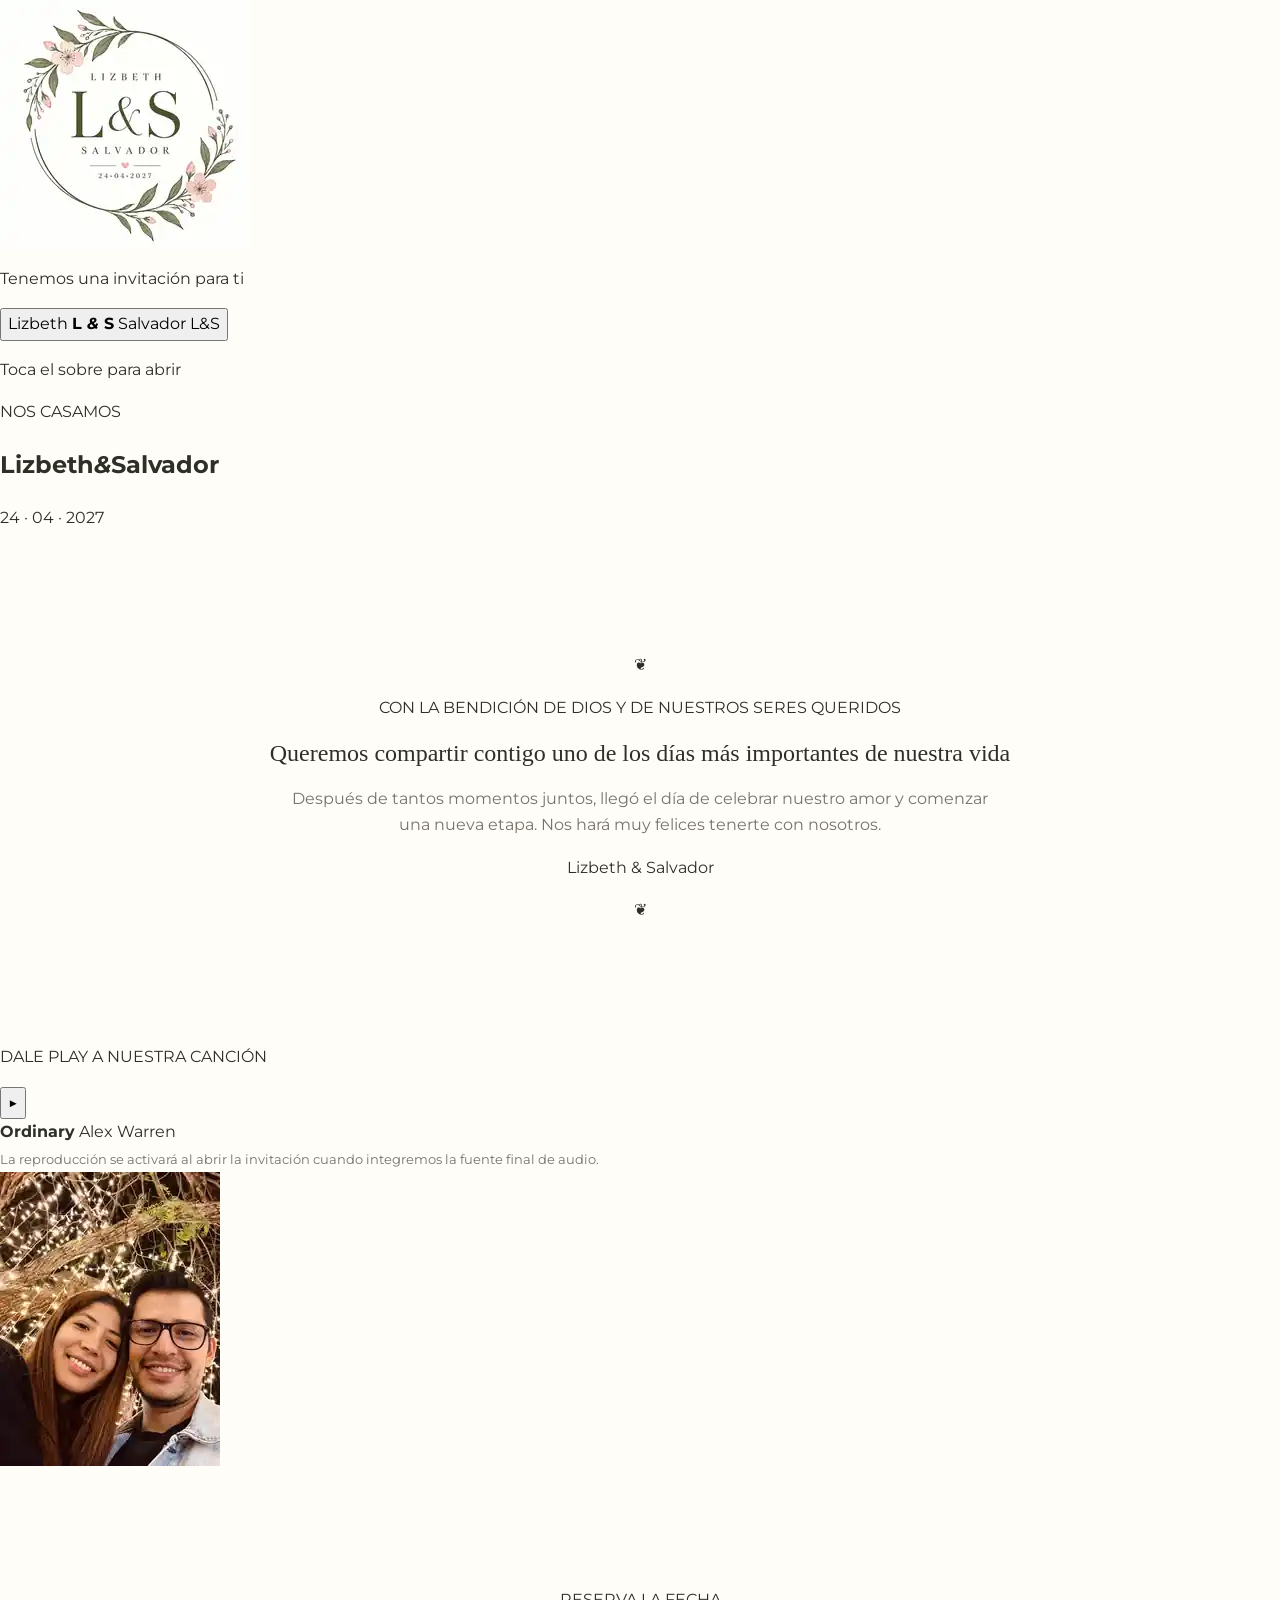
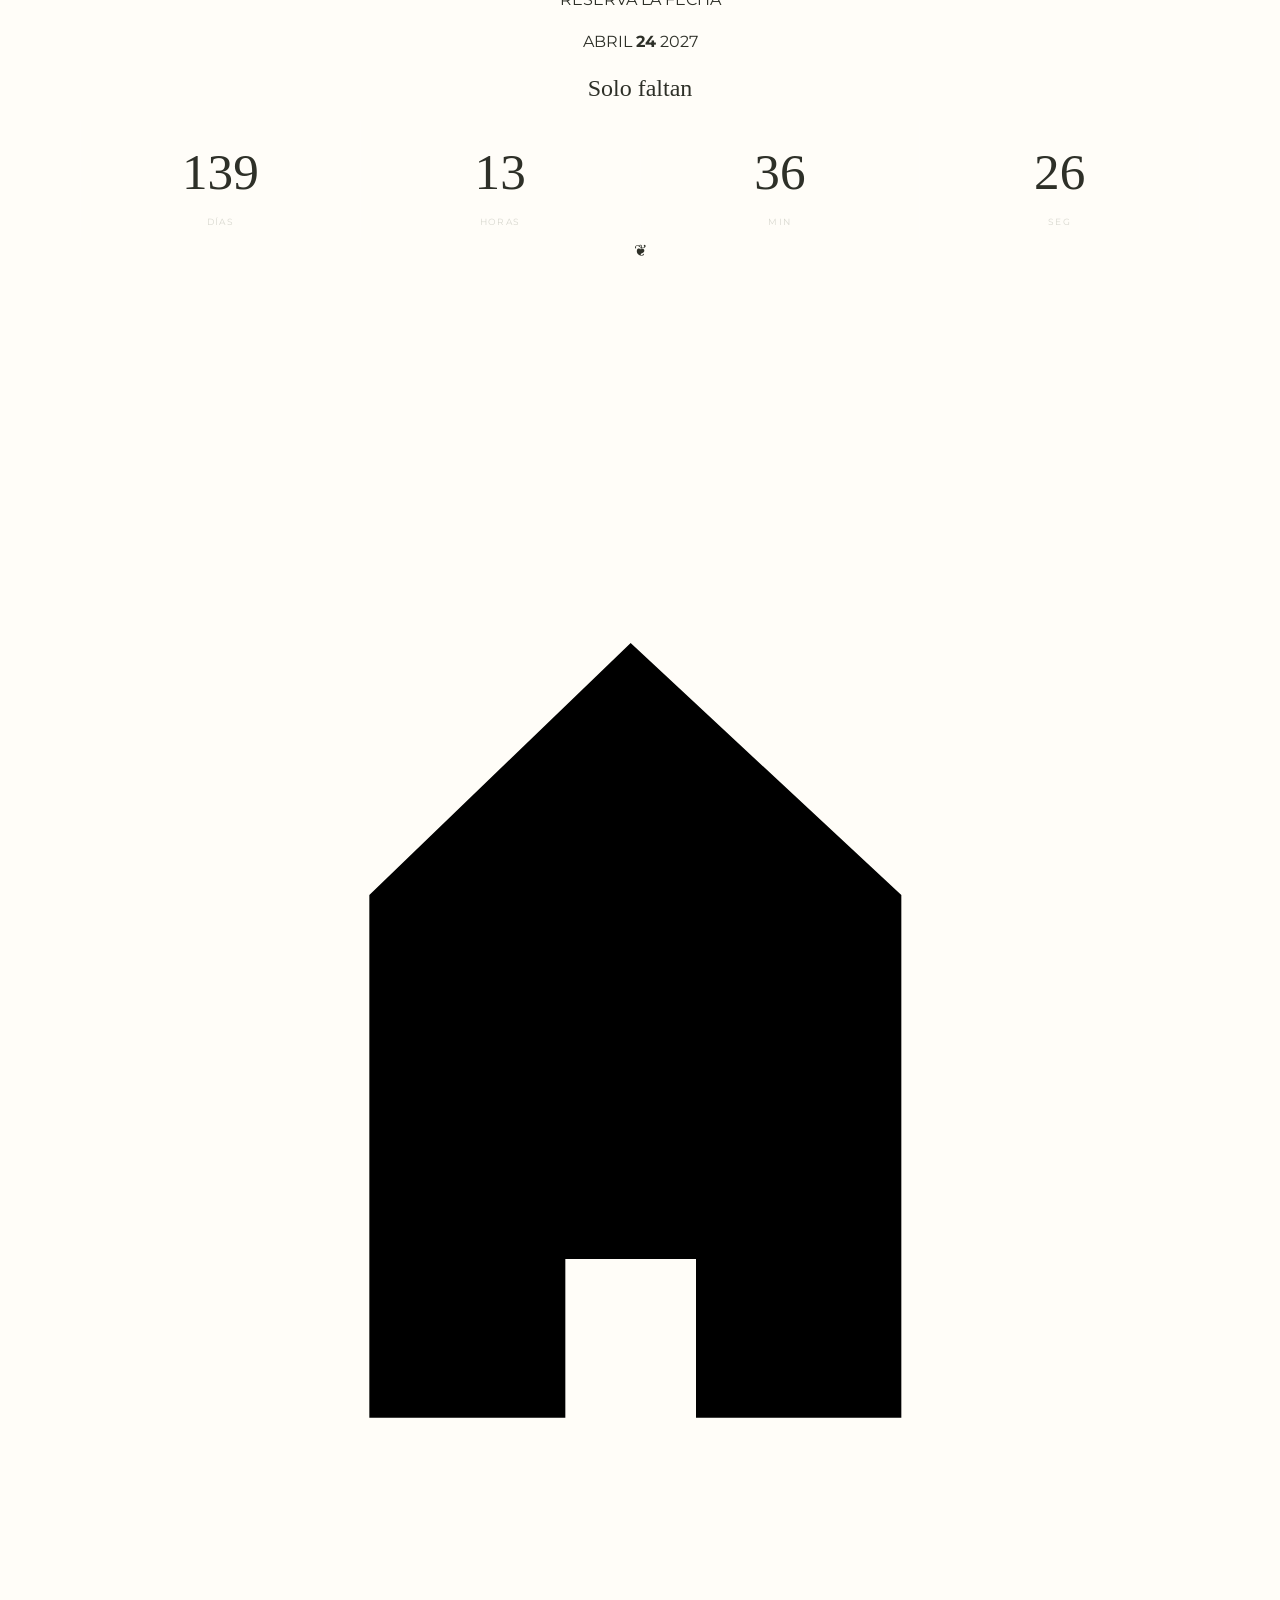
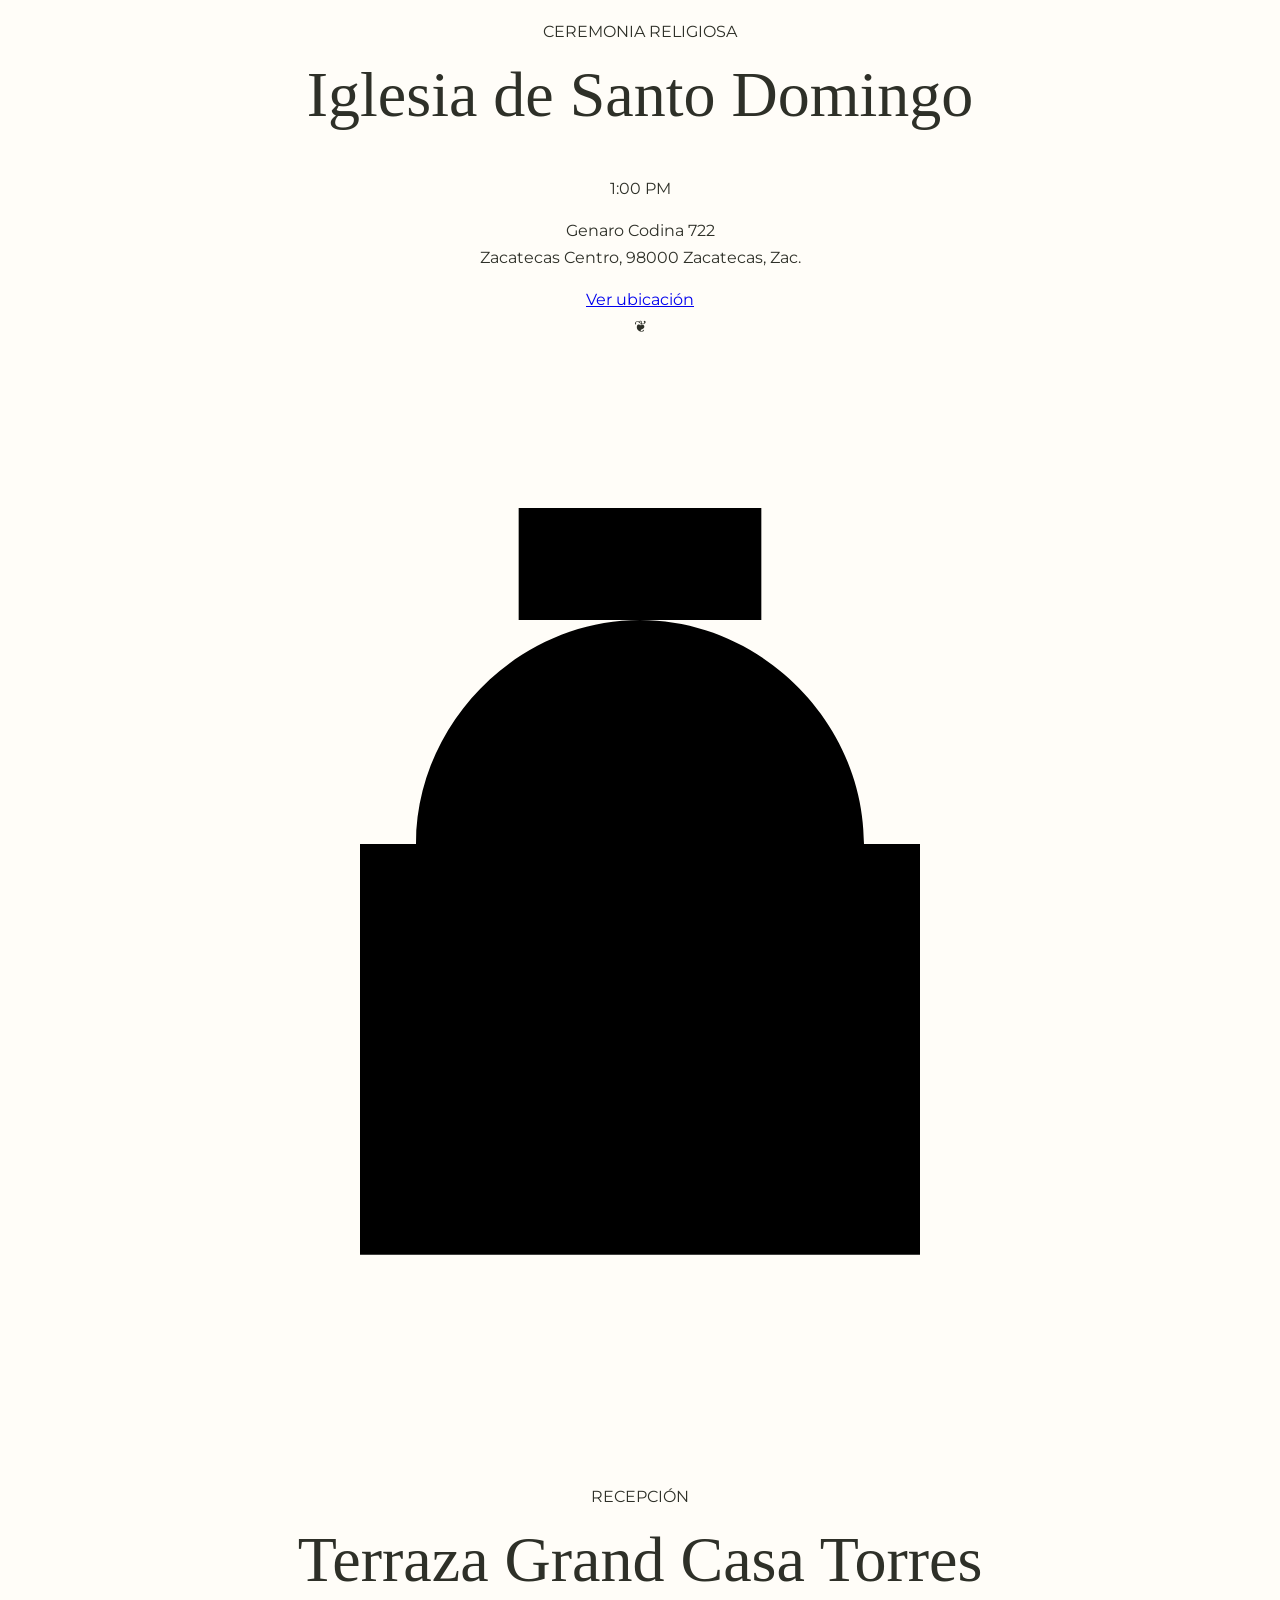
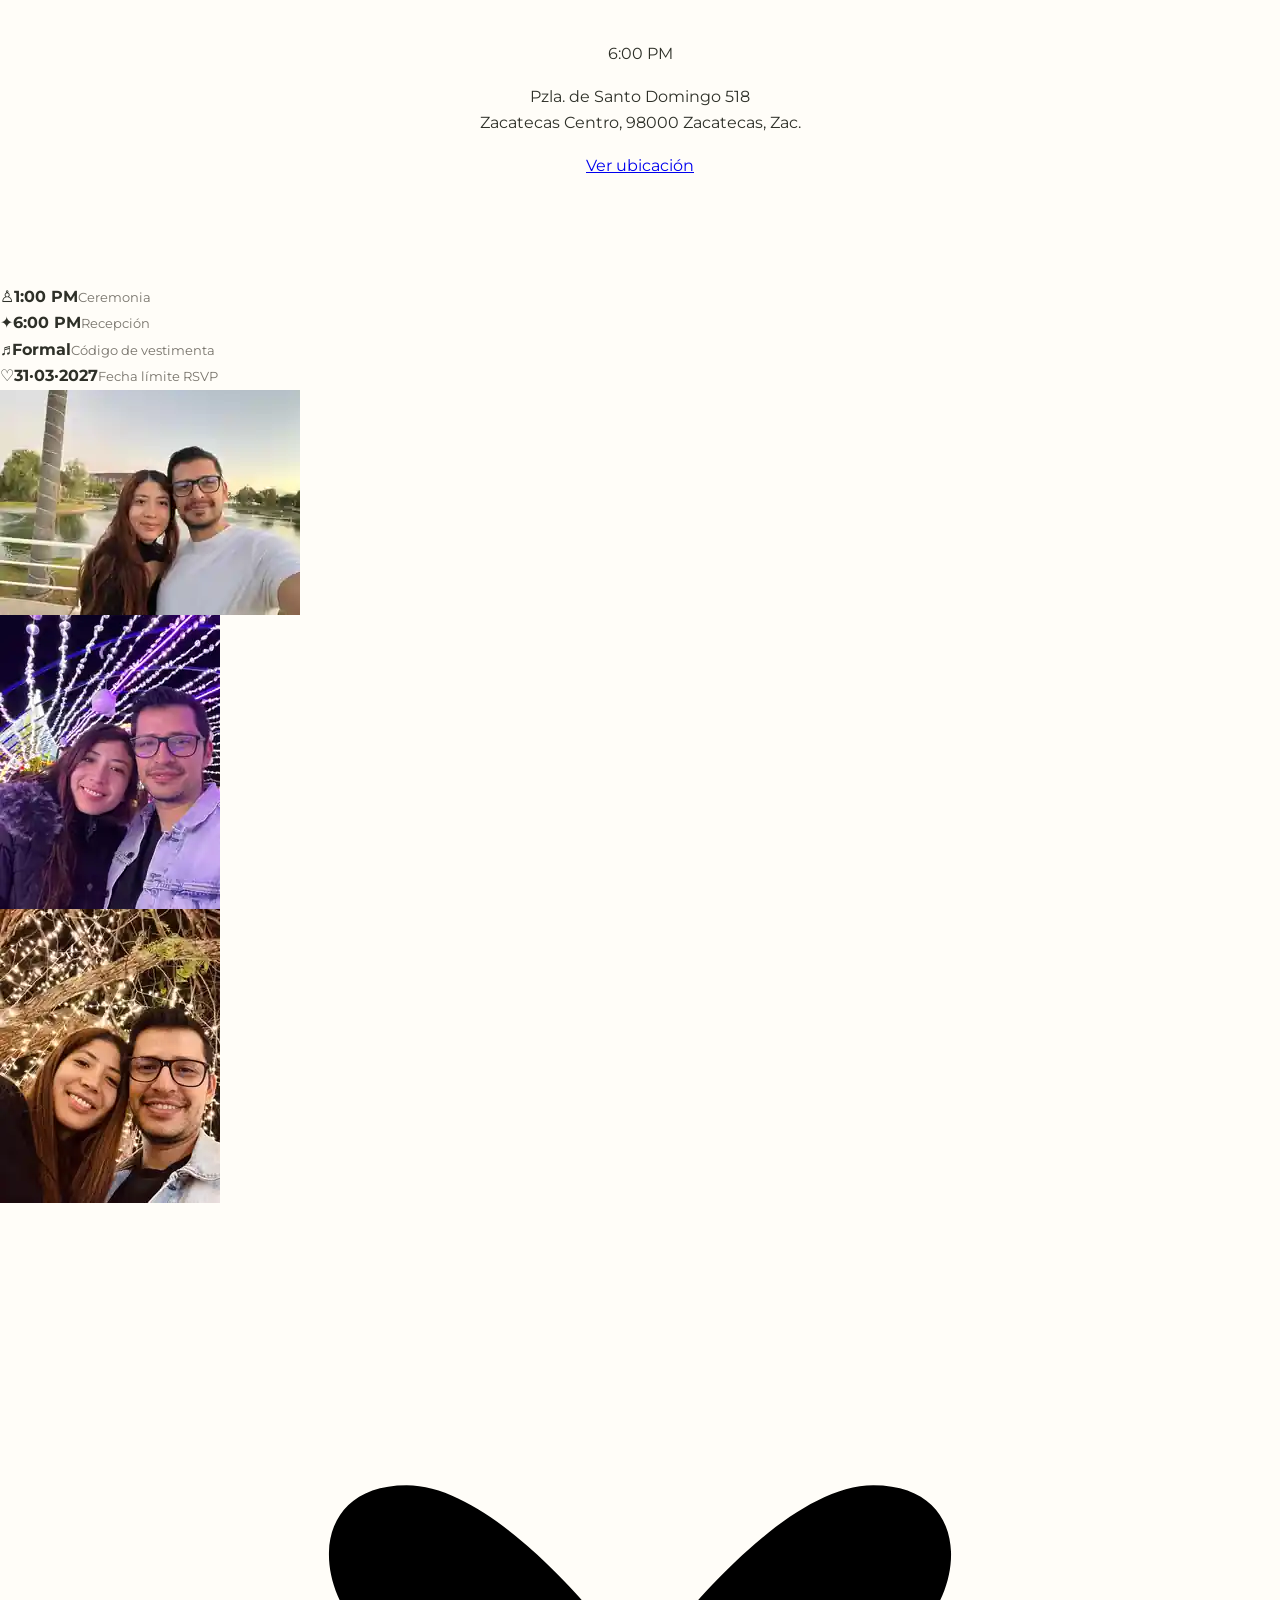
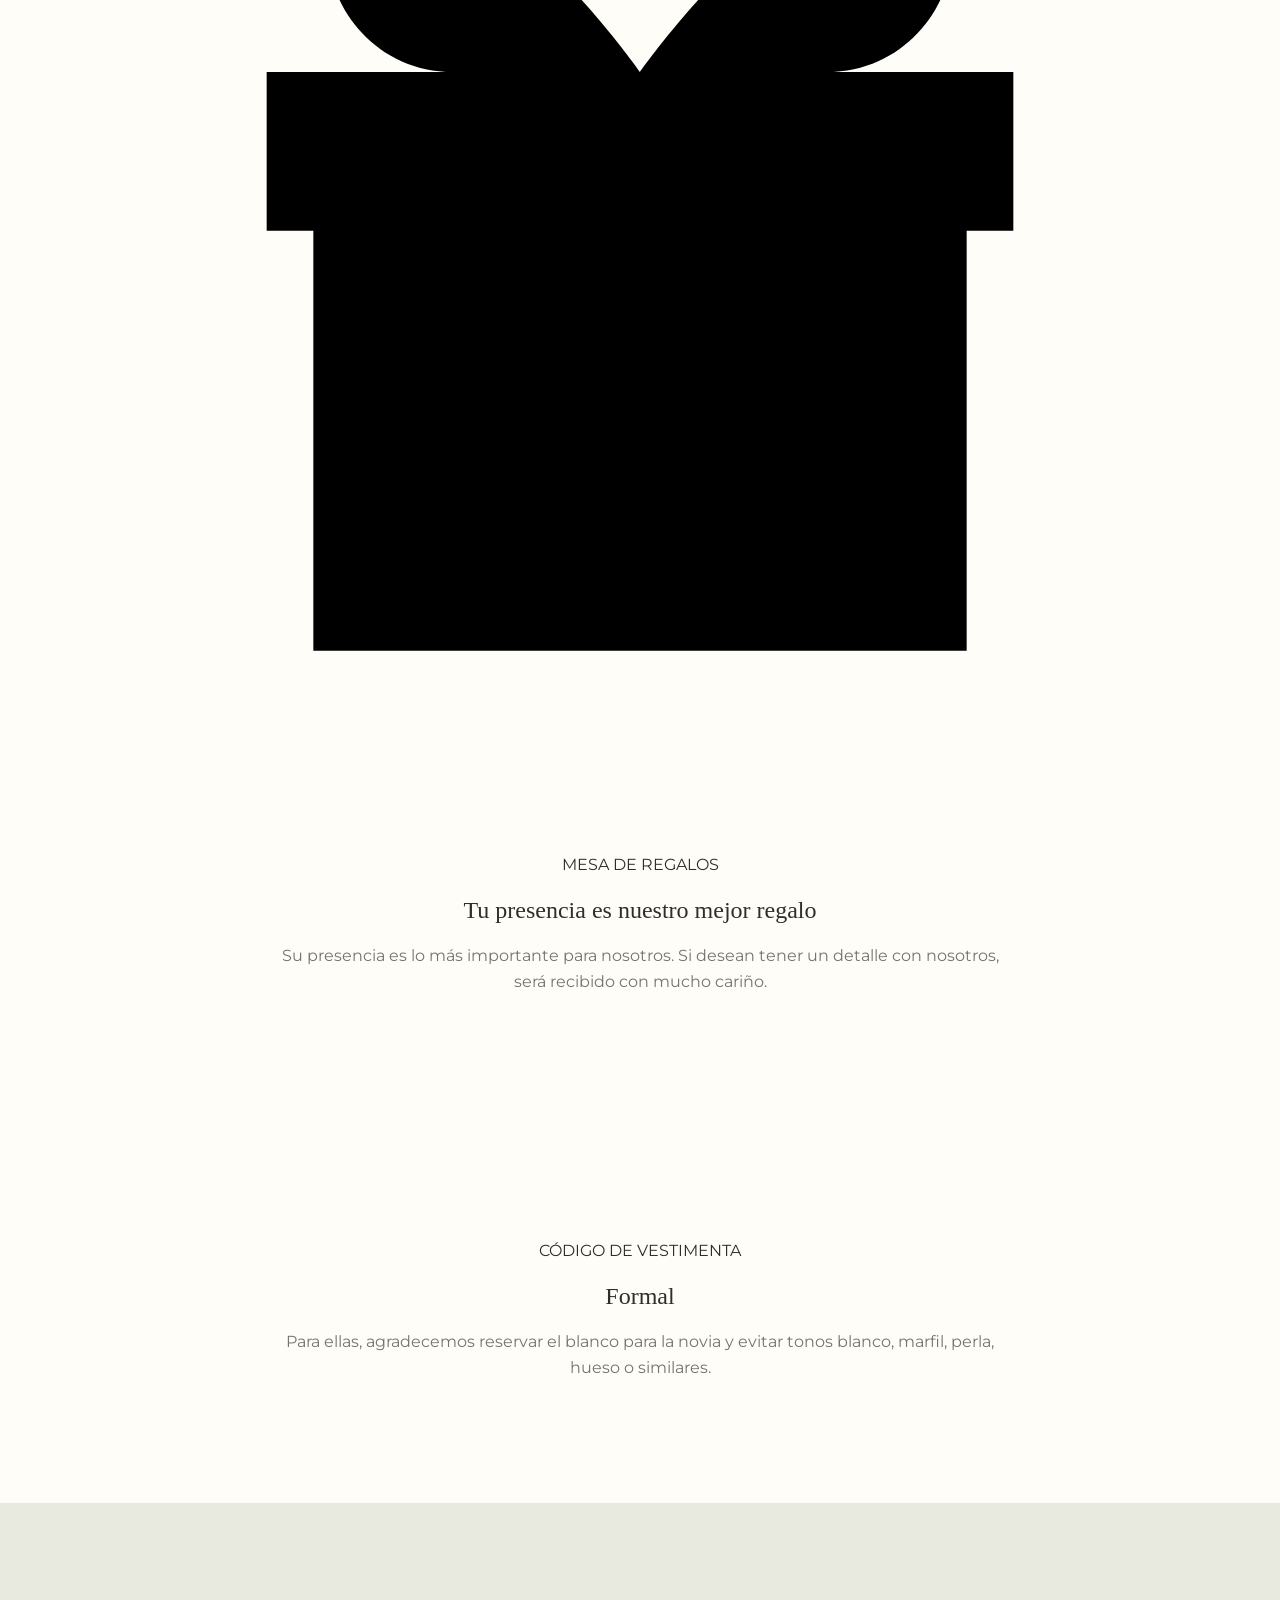
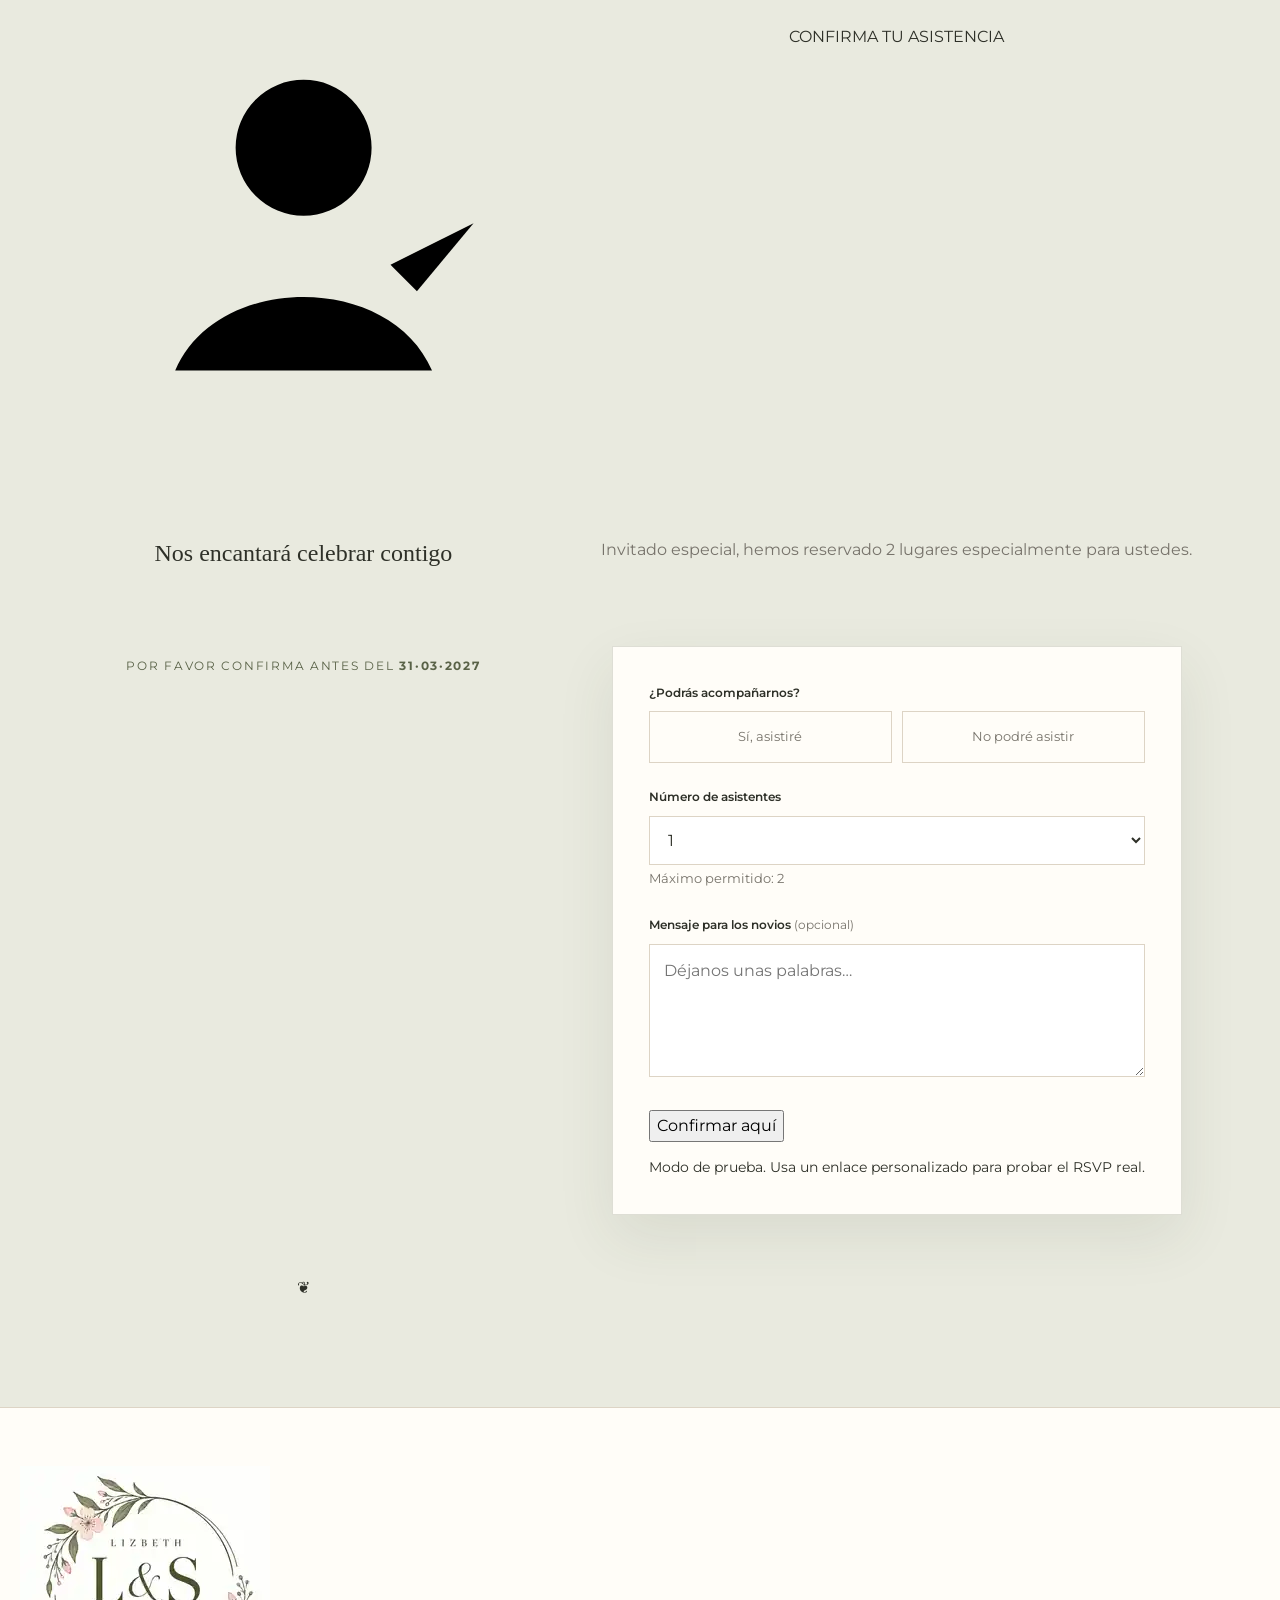
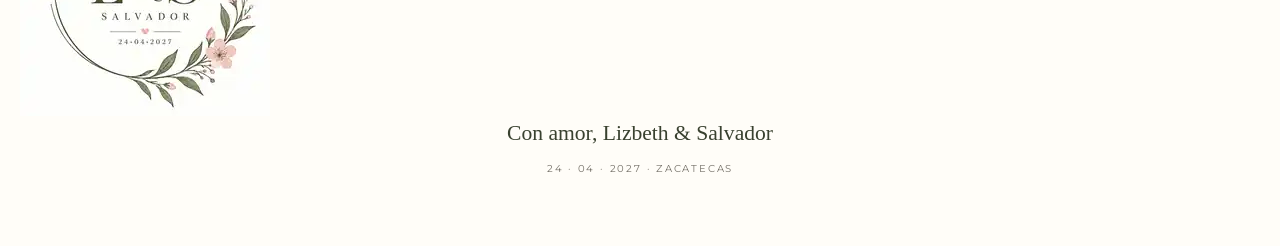
==== index.html @ 4062389c "Rehacer invitación siguiendo la referencia del video" ====
<!doctype html>
<html lang="es">
<head>
  <meta charset="utf-8" />
  <meta name="viewport" content="width=device-width, initial-scale=1, viewport-fit=cover" />
  <meta name="theme-color" content="#fbfaf6" />
  <meta name="description" content="Invitación de boda de Lizbeth Esparza Carrillo y Salvador Ortiz Lopez · 24 de abril de 2027 · Zacatecas" />
  <title>Lizbeth & Salvador · 24·04·2027</title>
  <link rel="preconnect" href="https://fonts.googleapis.com">
  <link rel="preconnect" href="https://fonts.gstatic.com" crossorigin>
  <link href="https://fonts.googleapis.com/css2?family=Allura&family=Bodoni+Moda:opsz,wght@6..96,400;6..96,500;6..96,600&family=Montserrat:wght@300;400;500;600&display=swap" rel="stylesheet">
  <link rel="stylesheet" href="styles.css" />
</head>
<body class="locked">
  <section id="cover" class="cover" aria-label="Portada de la invitación">
    <div class="cover__inner">
      <img src="assets/logo.webp" class="cover__logo" alt="Lizbeth y Salvador · 24·04·2027" />
      <p class="cover__for" id="gateGuest">Tenemos una invitación para ti</p>
      <button class="envelope-card" id="openInviteButton" type="button" aria-label="Abrir invitación">
        <span class="envelope-card__back"></span>
        <span class="envelope-card__paper">
          <span>Lizbeth</span>
          <b>L <i>&</i> S</b>
          <span>Salvador</span>
        </span>
        <span class="envelope-card__flap"></span>
        <span class="envelope-card__front-left"></span>
        <span class="envelope-card__front-right"></span>
        <span class="envelope-card__seal">L&S</span>
      </button>
      <p class="cover__hint">Toca el sobre para abrir</p>
    </div>
  </section>

  <main id="invitation">
    <section class="hero reveal">
      <div class="hero__photo"></div>
      <div class="hero__fade"></div>
      <div class="hero__copy">
        <p class="kicker">NOS CASAMOS</p>
        <h1><span>Lizbeth</span><em>&</em><span>Salvador</span></h1>
        <p class="hero__date">24 · 04 · 2027</p>
      </div>
    </section>

    <section class="section intro reveal">
      <div class="flourish flourish--top">❦</div>
      <p class="kicker">CON LA BENDICIÓN DE DIOS Y DE NUESTROS SERES QUERIDOS</p>
      <h2>Queremos compartir contigo uno de los días más importantes de nuestra vida</h2>
      <p class="lead">Después de tantos momentos juntos, llegó el día de celebrar nuestro amor y comenzar una nueva etapa. Nos hará muy felices tenerte con nosotros.</p>
      <p class="script-names">Lizbeth & Salvador</p>
      <div class="flourish">❦</div>
    </section>

    <section class="music-strip reveal" aria-label="Nuestra canción">
      <p class="kicker">DALE PLAY A NUESTRA CANCIÓN</p>
      <div class="music-player music-player--placeholder">
        <button id="musicButton" type="button" aria-label="Reproducir canción">▶</button>
        <div>
          <strong>Ordinary</strong>
          <span>Alex Warren</span>
        </div>
        <div class="music-line"><i></i></div>
      </div>
      <small>La reproducción se activará al abrir la invitación cuando integremos la fuente final de audio.</small>
    </section>

    <section class="portrait-break reveal">
      <img src="assets/foto-luces.webp" alt="Lizbeth y Salvador" loading="lazy" />
    </section>

    <section class="section date-section reveal">
      <p class="kicker">RESERVA LA FECHA</p>
      <div class="calendar-mark">
        <span>ABRIL</span>
        <strong>24</strong>
        <span>2027</span>
      </div>
      <h2>Solo faltan</h2>
      <div class="countdown" aria-live="polite">
        <div><strong id="days">--</strong><span>Días</span></div>
        <div><strong id="hours">--</strong><span>Horas</span></div>
        <div><strong id="minutes">--</strong><span>Min</span></div>
        <div><strong id="seconds">--</strong><span>Seg</span></div>
      </div>
      <div class="flourish">❦</div>
    </section>

    <section class="section events reveal">
      <article class="event-block">
        <svg viewBox="0 0 120 120" class="line-icon" aria-hidden="true"><path d="M59 18 31 45v56h57V45L59 18Zm0 0v83M42 59h34M48 76h22M52 101V84h14v17M25 101h70"/><path d="M59 8v18M52 15h14"/></svg>
        <p class="kicker">CEREMONIA RELIGIOSA</p>
        <h2>Iglesia de Santo Domingo</h2>
        <p class="event-time">1:00 PM</p>
        <p>Genaro Codina 722<br>Zacatecas Centro, 98000 Zacatecas, Zac.</p>
        <a id="ceremonyMap" class="pill-button" target="_blank" rel="noopener">Ver ubicación</a>
      </article>

      <div class="event-divider">❦</div>

      <article class="event-block">
        <svg viewBox="0 0 120 120" class="line-icon" aria-hidden="true"><path d="M22 98h76M30 98V54h60v44M36 54c0-13 11-24 24-24s24 11 24 24M47 30V18h26v12M39 71h42M45 98V81h30v17"/><path d="M24 54h72"/></svg>
        <p class="kicker">RECEPCIÓN</p>
        <h2>Terraza Grand Casa Torres</h2>
        <p class="event-time">6:00 PM</p>
        <p>Pzla. de Santo Domingo 518<br>Zacatecas Centro, 98000 Zacatecas, Zac.</p>
        <a id="receptionMap" class="pill-button" target="_blank" rel="noopener">Ver ubicación</a>
      </article>
    </section>

    <section class="mini-itinerary reveal" aria-label="Detalles del día">
      <div><span class="mini-icon">♙</span><b>1:00 PM</b><small>Ceremonia</small></div>
      <div><span class="mini-icon">✦</span><b>6:00 PM</b><small>Recepción</small></div>
      <div><span class="mini-icon">♬</span><b>Formal</b><small>Código de vestimenta</small></div>
      <div><span class="mini-icon">♡</span><b>31·03·2027</b><small>Fecha límite RSVP</small></div>
    </section>

    <section class="gallery reveal" aria-label="Galería de Lizbeth y Salvador">
      <div class="gallery__main"><img src="assets/foto-portada.webp" alt="Lizbeth y Salvador" loading="lazy"></div>
      <div class="gallery__stack">
        <img src="assets/foto-final.webp" alt="Lizbeth y Salvador sonriendo" loading="lazy">
        <img src="assets/foto-luces.webp" alt="Lizbeth y Salvador entre luces" loading="lazy">
      </div>
    </section>

    <section class="section gifts reveal">
      <svg viewBox="0 0 120 120" class="line-icon line-icon--small" aria-hidden="true"><path d="M25 50h70v51H25zM20 39h80v17H20zM60 39v62M40 39c-14 0-19-20-5-20 11 0 25 20 25 20M80 39c14 0 19-20 5-20-11 0-25 20-25 20"/></svg>
      <p class="kicker">MESA DE REGALOS</p>
      <h2>Tu presencia es nuestro mejor regalo</h2>
      <p class="lead">Su presencia es lo más importante para nosotros. Si desean tener un detalle con nosotros, será recibido con mucho cariño.</p>
    </section>

    <section class="section dress reveal">
      <p class="kicker">CÓDIGO DE VESTIMENTA</p>
      <h2>Formal</h2>
      <div class="dress__palette" aria-hidden="true"><span></span><span></span><span></span><span></span></div>
      <p class="lead">Para ellas, agradecemos reservar el blanco para la novia y evitar tonos blanco, marfil, perla, hueso o similares.</p>
    </section>

    <section id="rsvp" class="section rsvp reveal">
      <svg viewBox="0 0 120 120" class="line-icon line-icon--small" aria-hidden="true"><path d="M26 96c11-26 57-26 68 0M60 55a18 18 0 1 0 0-36 18 18 0 0 0 0 36ZM27 70h66"/><path d="m83 68 7 7 15-18"/></svg>
      <p class="kicker">CONFIRMA TU ASISTENCIA</p>
      <h2>Nos encantará celebrar contigo</h2>
      <p class="lead" id="guestGreeting">Estamos cargando los datos de tu invitación…</p>
      <p class="deadline">Por favor confirma antes del <strong>31·03·2027</strong></p>

      <form id="rsvpForm" class="rsvp-form">
        <div class="field">
          <label>¿Podrás acompañarnos?</label>
          <div class="choice-grid">
            <label class="choice"><input type="radio" name="status" value="Confirmado" required><span>Sí, asistiré</span></label>
            <label class="choice"><input type="radio" name="status" value="No asistirá" required><span>No podré asistir</span></label>
          </div>
        </div>
        <div class="field" id="attendanceField">
          <label for="attendees">Número de asistentes</label>
          <select id="attendees" name="attendees"></select>
          <small id="spotsHelp"></small>
        </div>
        <div class="field">
          <label for="message">Mensaje para los novios <span>(opcional)</span></label>
          <textarea id="message" name="message" rows="4" maxlength="300" placeholder="Déjanos unas palabras…"></textarea>
        </div>
        <button class="pill-button pill-button--submit" type="submit" id="submitButton">Confirmar aquí</button>
        <p id="formMessage" class="form-message" role="status"></p>
      </form>
      <div class="flourish">❦</div>
    </section>

    <footer>
      <img src="assets/logo.webp" alt="L & S" loading="lazy">
      <p>Con amor, Lizbeth & Salvador</p>
      <small>24 · 04 · 2027 · Zacatecas</small>
    </footer>
  </main>

  <script src="script.js"></script>
</body>
</html>
---- styles.css ----
:root{
  --ivory:#f7f3ea;
  --paper:#fffdf8;
  --olive:#596247;
  --olive-dark:#39412f;
  --sage:#e9eadf;
  --rose:#e8b8b5;
  --lavender:#c9bfd0;
  --gold:#b49b6d;
  --ink:#2e3028;
  --muted:#77736b;
  --line:#ddd4c5;
  --max:1120px;
}
*{box-sizing:border-box}
html{scroll-behavior:smooth}
body{margin:0;background:var(--paper);color:var(--ink);font-family:'Montserrat',sans-serif;line-height:1.65;overflow-x:hidden}
body.invite-locked{overflow:hidden}
img{display:block;max-width:100%}
a,button{font:inherit}
::selection{background:var(--rose);color:var(--olive-dark)}

/* Apertura: sobre minimalista, no ilustración literal */
.invite-gate{position:fixed;inset:0;z-index:1000;display:grid;place-items:center;padding:24px;background:radial-gradient(circle at 15% 15%,rgba(232,184,181,.22),transparent 26%),radial-gradient(circle at 85% 78%,rgba(89,98,71,.16),transparent 30%),var(--ivory);transition:opacity .75s ease,visibility .75s ease}
.gate-card{position:relative;width:min(92vw,470px);aspect-ratio:1.34/1;background:#f2ebdc;border:1px solid #d8cdbb;box-shadow:0 26px 80px rgba(50,53,39,.13);overflow:hidden;transition:transform .8s cubic-bezier(.2,.75,.2,1),opacity .65s ease}
.gate-card:before,.gate-card:after{content:'';position:absolute;inset:auto 0 0;height:62%;background:#eee4d2;clip-path:polygon(0 0,50% 58%,100% 0,100% 100%,0 100%)}
.gate-card:after{background:transparent;border-top:1px solid rgba(180,155,109,.35);transform:translateY(-1px)}
.gate-card__flap{position:absolute;inset:0 0 auto;height:58%;background:#e8ddca;clip-path:polygon(0 0,100% 0,50% 100%);transform-origin:top;transition:transform .8s cubic-bezier(.2,.75,.2,1);z-index:2}
.gate-card__inner{position:absolute;z-index:3;inset:8%;display:flex;flex-direction:column;align-items:center;justify-content:center;text-align:center;background:rgba(255,253,248,.96);border:1px solid rgba(180,155,109,.28);padding:22px;transition:transform .9s cubic-bezier(.2,.8,.2,1)}
.gate-eyebrow,.eyebrow{margin:0 0 12px;color:var(--olive);font-size:.66rem;font-weight:600;letter-spacing:.28em;text-transform:uppercase}
.gate-logo{width:min(70%,250px);margin:2px auto 8px}
.gate-guest{margin:4px 0 16px;font-family:'Cormorant Garamond',serif;font-size:1.45rem;color:var(--olive-dark)}
.seal-button{width:64px;height:64px;border:0;border-radius:50%;background:var(--olive);color:#fff;box-shadow:0 7px 18px rgba(57,65,47,.25),inset 0 0 0 4px rgba(255,255,255,.12);cursor:pointer;font-family:'Cormorant Garamond',serif;font-size:1.15rem;transition:transform .25s ease,background .25s ease}
.seal-button:hover{transform:scale(1.05);background:var(--olive-dark)}
.gate-open-text{margin:10px 0 0;color:var(--muted);font-size:.66rem;letter-spacing:.11em;text-transform:uppercase}
.invite-gate.is-opening .gate-card__flap{transform:rotateX(180deg)}
.invite-gate.is-opening .gate-card__inner{transform:translateY(-54px)}
.invite-gate.is-opening .gate-card{transform:scale(1.03)}
.invite-gate.is-open{opacity:0;visibility:hidden;pointer-events:none}

.button{display:inline-flex;align-items:center;justify-content:center;padding:14px 26px;border-radius:999px;text-decoration:none;border:1px solid transparent;text-transform:uppercase;letter-spacing:.12em;font-size:.72rem;cursor:pointer;transition:transform .22s ease,background .22s ease,box-shadow .22s ease}
.button:hover{transform:translateY(-2px)}
.button--olive{background:var(--olive);color:#fff;box-shadow:0 10px 25px rgba(89,98,71,.16)}
.button--olive:hover{background:var(--olive-dark)}
.button--full{width:100%}

/* Portada editorial */
.hero-editorial{position:relative;min-height:100svh;display:grid;grid-template-columns:minmax(0,.92fr) minmax(0,1.08fr);background:var(--ivory);overflow:hidden}
.hero-editorial__copy{display:flex;flex-direction:column;align-items:center;justify-content:center;text-align:center;padding:80px 50px 80px 70px;position:relative;z-index:2}
.hero-logo{width:min(90%,500px);margin:10px auto 22px}
.hero-place{margin:0 0 26px;color:var(--muted);font-size:.74rem;letter-spacing:.22em;text-transform:uppercase}
.hero-editorial__photo{position:relative;margin:34px 34px 34px 0;min-height:calc(100svh - 68px);overflow:hidden;background:#d8d3c7}
.hero-editorial__photo img{width:100%;height:100%;object-fit:cover;object-position:center 42%;filter:saturate(.82) contrast(.96) brightness(.96)}
.hero-editorial__photo:after{content:'';position:absolute;inset:0;box-shadow:inset 0 0 70px 30px rgba(247,243,234,.22);pointer-events:none}
.hero-date-rail{position:absolute;left:22px;bottom:30px;writing-mode:vertical-rl;transform:rotate(180deg);font-size:.6rem;letter-spacing:.32em;color:rgba(57,65,47,.55)}

.section{padding:105px 22px;text-align:center}
.section>*{max-width:var(--max);margin-left:auto;margin-right:auto}
.section h1,.section h2,.story-split h2,.info-card h2{font-family:'Cormorant Garamond',serif;font-weight:500;line-height:1.04}
.intro{position:relative;max-width:900px;margin:auto}
.intro h1{font-size:clamp(2.6rem,5.4vw,5rem);margin:0 auto 24px;max-width:850px}
.intro-mark{font-size:1.6rem;color:var(--rose);margin-bottom:20px!important}
.lead{max-width:720px!important;color:var(--muted);font-size:1rem}
.signature{font-family:'Cormorant Garamond',serif;font-size:2rem;font-style:italic;color:var(--olive);margin-top:30px!important}

.countdown-band{display:grid;grid-template-columns:.75fr 1.25fr;align-items:center;gap:45px;padding:58px max(6vw,24px);background:var(--olive-dark);color:#fff}
.countdown-band__label span{display:block;color:#d8ddc8;font-size:.64rem;font-weight:600;letter-spacing:.28em;text-transform:uppercase;margin-bottom:9px}
.countdown-band__label strong{display:block;font-family:'Cormorant Garamond',serif;font-size:clamp(2rem,3.4vw,3.4rem);font-weight:500;line-height:1.05}
.countdown{display:grid;grid-template-columns:repeat(4,1fr);border-left:1px solid rgba(255,255,255,.18)}
.countdown div{text-align:center;border-right:1px solid rgba(255,255,255,.18);padding:9px}
.countdown strong{display:block;font-family:'Cormorant Garamond',serif;font-size:clamp(2rem,4vw,3.35rem);font-weight:500}
.countdown span{display:block;color:#d8d8cf;font-size:.58rem;letter-spacing:.15em;text-transform:uppercase}

.events h2{font-family:'Cormorant Garamond',serif;font-weight:500;font-size:clamp(2.5rem,5vw,4.4rem);margin:0 0 48px}
.event-list{max-width:930px!important;border-top:1px solid var(--line)}
.event-row{display:grid;grid-template-columns:150px 1fr 54px;gap:30px;align-items:center;text-align:left;padding:34px 4px;border-bottom:1px solid var(--line)}
.event-row__time{font-family:'Cormorant Garamond',serif;color:var(--olive-dark);font-size:2.45rem;line-height:1}
.event-row__time small{font-family:'Montserrat',sans-serif;font-size:.58rem;letter-spacing:.12em}
.event-row__type{margin:0 0 6px;color:var(--gold);font-size:.62rem;font-weight:600;letter-spacing:.18em;text-transform:uppercase}
.event-row h3{margin:0 0 7px;font-family:'Cormorant Garamond',serif;font-size:2rem;font-weight:500;line-height:1.05}
.event-row__body>p:last-child{margin:0;color:var(--muted);font-size:.82rem}
.round-link{width:46px;height:46px;border:1px solid var(--olive);border-radius:50%;display:grid;place-items:center;text-decoration:none;color:var(--olive);font-size:1.1rem;transition:.2s}
.round-link:hover{background:var(--olive);color:#fff;transform:translateY(-2px)}

.story-split{max-width:var(--max);margin:0 auto;padding:80px 22px 115px;display:grid;grid-template-columns:1.08fr .92fr;gap:72px;align-items:center}
.story-split__photo{min-height:570px}
.story-split__copy{text-align:left;padding-right:20px}
.story-split h2{font-size:clamp(2.7rem,5vw,4.7rem);margin:0 0 20px}
.story-split__copy>p:last-child{color:var(--muted);max-width:490px}
.soft-edge-photo{position:relative;overflow:hidden;background:#e9e4d9}
.soft-edge-photo img{width:100%;height:100%;object-fit:cover}
.soft-edge-photo:after{content:'';position:absolute;inset:-1px;pointer-events:none;box-shadow:inset 0 0 52px 22px rgba(255,253,248,.58)}

.info-grid{display:grid!important;grid-template-columns:1fr 1fr;gap:22px;max-width:1000px!important;padding-top:90px;padding-bottom:90px}
.info-card{text-align:left;border:1px solid var(--line);padding:50px 44px;background:var(--ivory)}
.info-card--olive{background:var(--olive-dark);color:#fff;border-color:var(--olive-dark)}
.info-card h2{font-size:clamp(2.5rem,4vw,3.8rem);margin:0 0 20px}
.info-card p:not(.eyebrow){color:var(--muted);font-size:.9rem}
.info-card--olive p:not(.eyebrow){color:#e4e4db}.eyebrow--light{color:#d9dfc9}
.palette{display:flex;gap:10px;margin-top:24px}
.palette span{width:28px;height:28px;border-radius:50%;background:var(--swatch);border:1px solid rgba(255,255,255,.55)}

.photo-quote{position:relative;max-width:1180px;margin:20px auto 80px;min-height:650px;overflow:hidden;background:#e6e0d5}
.photo-quote__image{position:absolute;inset:0}
.photo-quote__image img{filter:saturate(.76) brightness(.78);object-position:center 48%}
.photo-quote__image:after{box-shadow:inset 0 0 80px 30px rgba(57,65,47,.18)}
.photo-quote:after{content:'';position:absolute;inset:0;background:linear-gradient(to top,rgba(35,40,29,.65),transparent 62%)}
.photo-quote__text{position:absolute;z-index:2;left:50%;bottom:50px;transform:translateX(-50%);width:min(90%,760px);text-align:center;color:#fff}
.photo-quote__text span{font-size:.64rem;letter-spacing:.28em}
.photo-quote__text p{font-family:'Cormorant Garamond',serif;font-size:clamp(2rem,5vw,4rem);line-height:1.04;margin:8px 0 0}

.rsvp{background:var(--sage);display:grid!important;grid-template-columns:.85fr 1.15fr;gap:60px;align-items:start;max-width:none!important;padding-left:max(6vw,24px);padding-right:max(6vw,24px);text-align:left}
.rsvp-heading{padding-top:20px}.rsvp-heading h2{font-family:'Cormorant Garamond',serif;font-weight:500;font-size:clamp(2.8rem,5vw,4.7rem);line-height:1;margin:0 0 16px}.deadline{color:var(--olive);font-size:.72rem;letter-spacing:.15em;text-transform:uppercase;margin-bottom:25px}.rsvp-heading .lead{margin-left:0!important}
.rsvp-form{background:#fffdf8;border:1px solid rgba(89,98,71,.2);padding:36px;box-shadow:0 22px 55px rgba(57,65,47,.09)}
.field{margin-bottom:24px}.field>label{display:block;margin-bottom:8px;font-size:.78rem;font-weight:600}.field label span{font-weight:400;color:var(--muted)}
.choice-grid{display:grid;grid-template-columns:1fr 1fr;gap:10px}.choice{position:relative}.choice input{position:absolute;opacity:0}.choice span{display:block;padding:14px 12px;border:1px solid var(--line);text-align:center;font-size:.82rem;cursor:pointer;transition:.2s}.choice input:checked+span{border-color:var(--olive);background:var(--sage);color:var(--olive-dark)}
select,textarea{width:100%;padding:13px 14px;border:1px solid var(--line);background:#fff;font:inherit;color:inherit;outline:none}select:focus,textarea:focus{border-color:var(--olive)}
small{color:var(--muted)}.form-message{text-align:center;margin:14px 0 0;font-size:.85rem}

footer{text-align:center;padding:58px 20px 65px;background:var(--paper);color:var(--muted);border-top:1px solid var(--line)}
.footer-logo{width:150px;margin:0 auto 16px}footer p{margin:0 0 3px;font-family:'Cormorant Garamond',serif;font-size:1.35rem;color:var(--olive-dark)}footer small{font-size:.62rem;letter-spacing:.18em;text-transform:uppercase}

.reveal{opacity:0;transform:translateY(18px);transition:opacity .75s ease,transform .75s ease}.reveal.visible{opacity:1;transform:none}

@media(max-width:820px){
  .hero-editorial{grid-template-columns:1fr;min-height:auto;padding-top:0}.hero-editorial__copy{padding:62px 24px 44px;min-height:56svh}.hero-logo{width:min(86vw,430px)}.hero-editorial__photo{margin:0 18px 28px;min-height:58svh}.hero-date-rail{display:none}
  .section{padding:78px 18px}.intro h1{font-size:2.75rem}
  .countdown-band{grid-template-columns:1fr;gap:28px;padding:48px 20px}.countdown-band__label{text-align:center}.countdown{border-left:0}.countdown div:first-child{border-left:1px solid rgba(255,255,255,.18)}
  .event-row{grid-template-columns:92px 1fr 44px;gap:16px}.event-row__time{font-size:2rem}.event-row h3{font-size:1.7rem}
  .story-split{grid-template-columns:1fr;padding:70px 18px 85px;gap:38px}.story-split__photo{min-height:520px}.story-split__copy{text-align:center;padding:0}.story-split__copy>p:last-child{margin-left:auto;margin-right:auto}
  .info-grid{grid-template-columns:1fr!important;padding:70px 18px!important}.info-card{padding:40px 28px;text-align:center}.palette{justify-content:center}
  .photo-quote{margin:0 18px 65px;min-height:540px}
  .rsvp{grid-template-columns:1fr!important;gap:28px;padding:75px 18px!important;text-align:center}.rsvp-heading .lead{margin-left:auto!important}.rsvp-form{text-align:left;padding:28px 22px}
}

@media(max-width:520px){
  .gate-card{width:min(94vw,430px)}.gate-card__inner{inset:7%;padding:16px}.gate-logo{width:72%}.gate-guest{font-size:1.2rem}.seal-button{width:58px;height:58px}
  .hero-editorial__copy{min-height:52svh;padding-top:52px}.hero-editorial__photo{min-height:52svh}.hero-place{font-size:.65rem}.button{width:100%;max-width:300px}
  .countdown{grid-template-columns:repeat(2,1fr);border-top:1px solid rgba(255,255,255,.18)}.countdown div{border-bottom:1px solid rgba(255,255,255,.18)}.countdown div:nth-child(odd){border-left:1px solid rgba(255,255,255,.18)}
  .event-row{grid-template-columns:1fr 42px;gap:10px;padding:28px 0}.event-row__time{grid-column:1/-1}.event-row__body{grid-column:1}.round-link{grid-column:2;grid-row:2;align-self:center}.event-row__body>p:last-child{font-size:.78rem}
  .story-split__photo{min-height:430px}.story-split h2{font-size:2.8rem}
  .photo-quote{min-height:470px}.photo-quote__text{bottom:34px}.photo-quote__text p{font-size:2.4rem}
  .choice-grid{grid-template-columns:1fr}
}
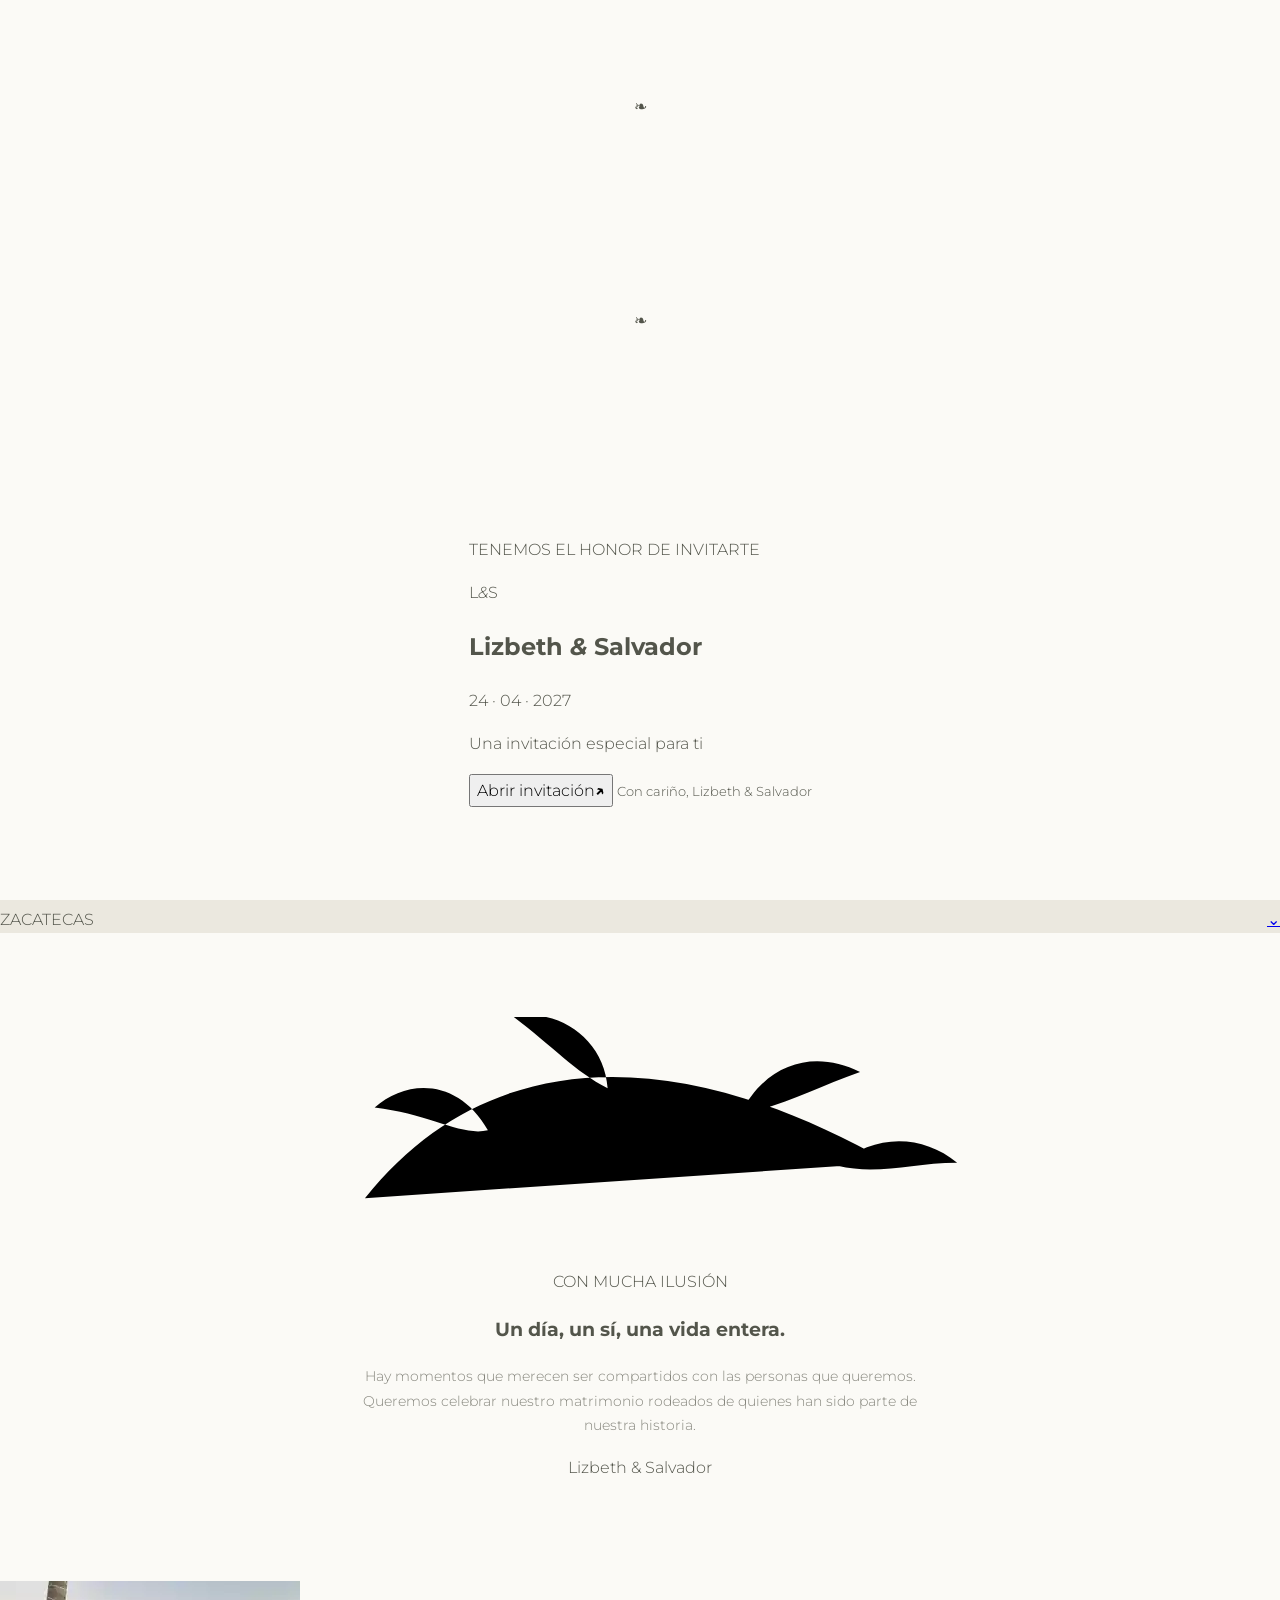
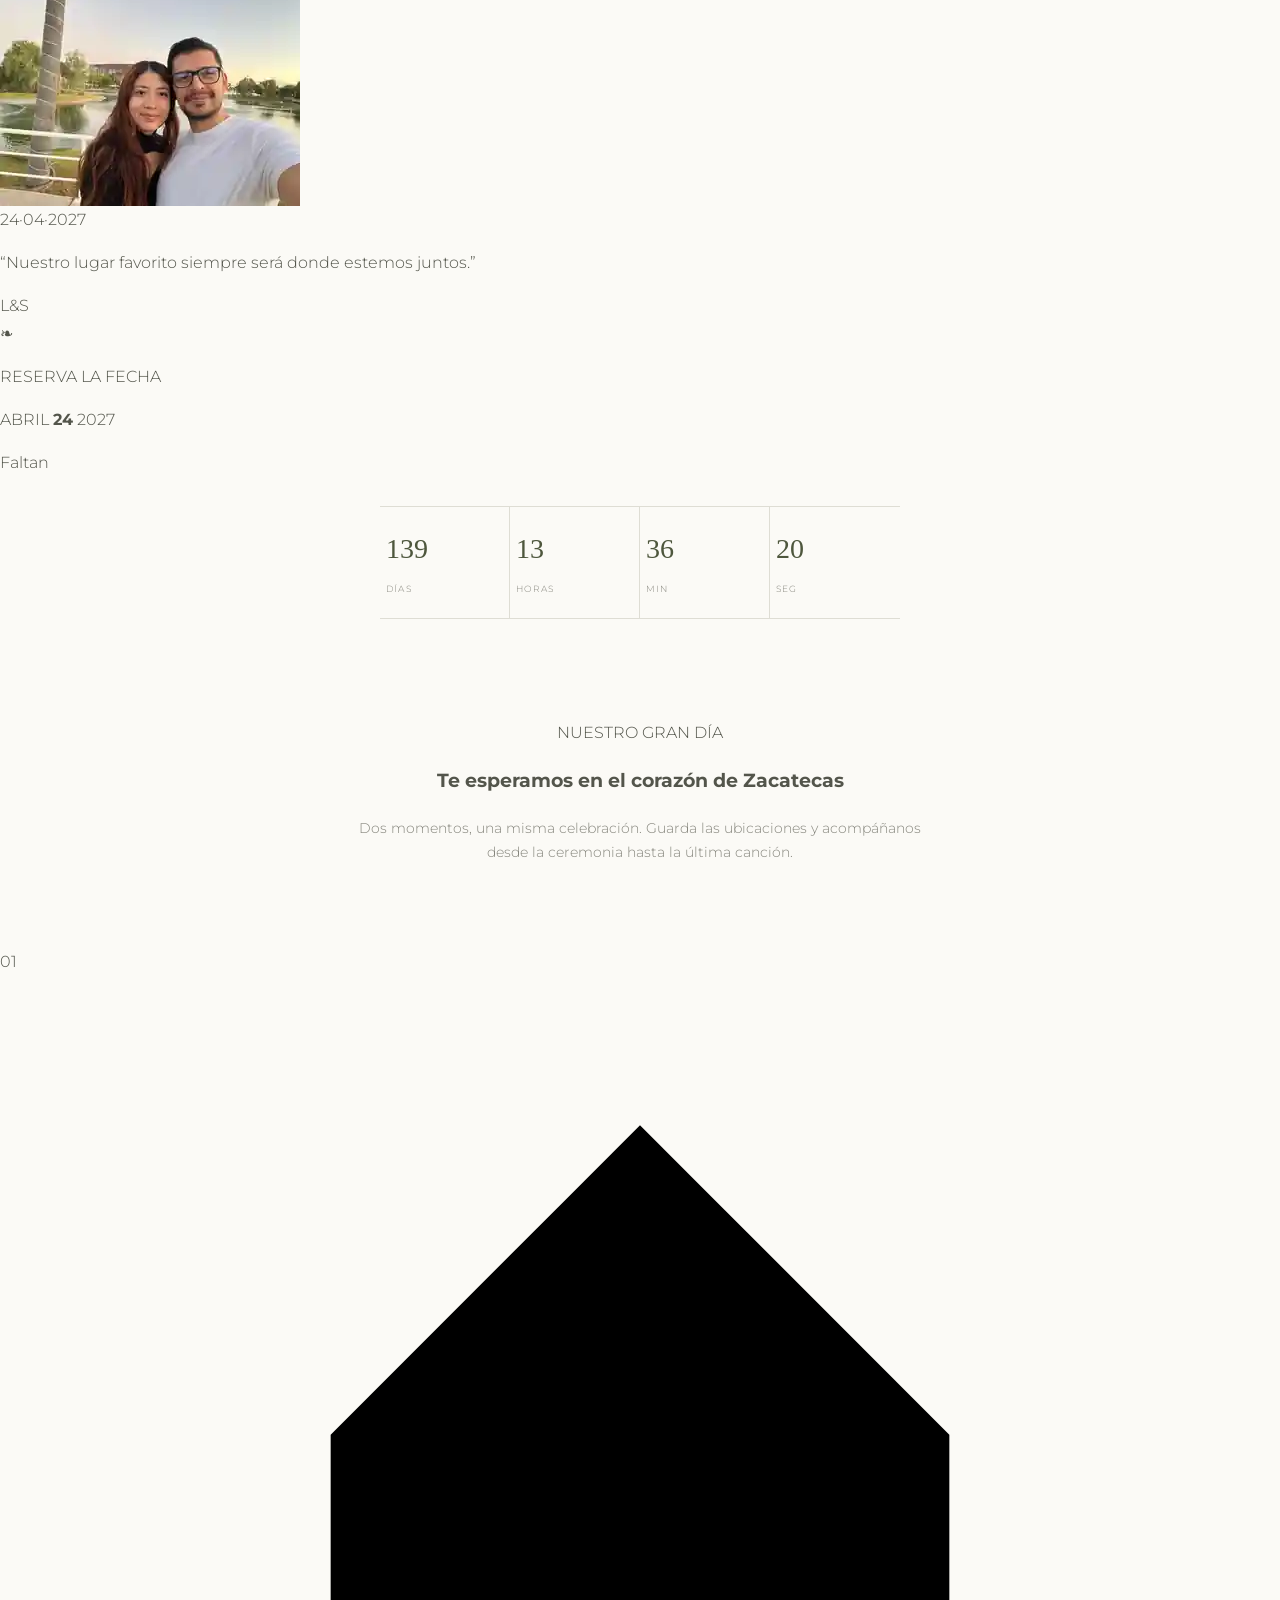
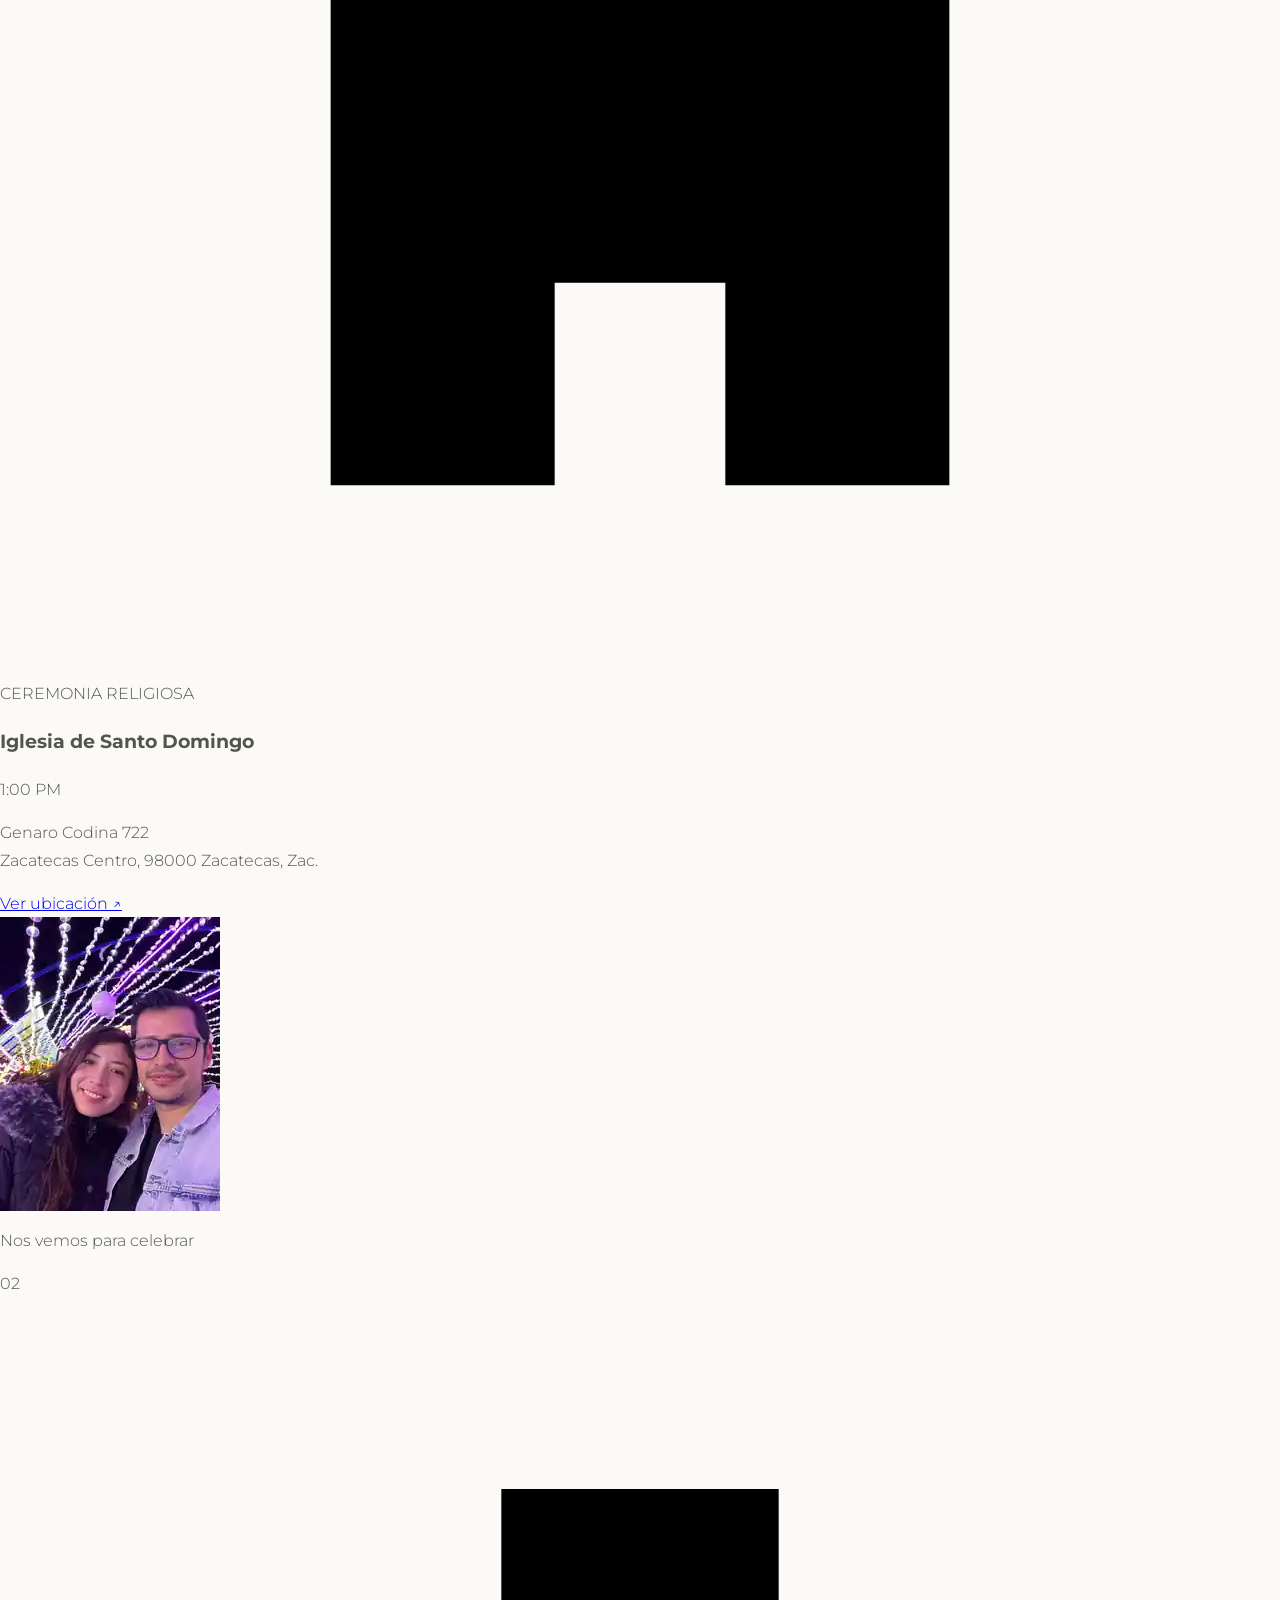
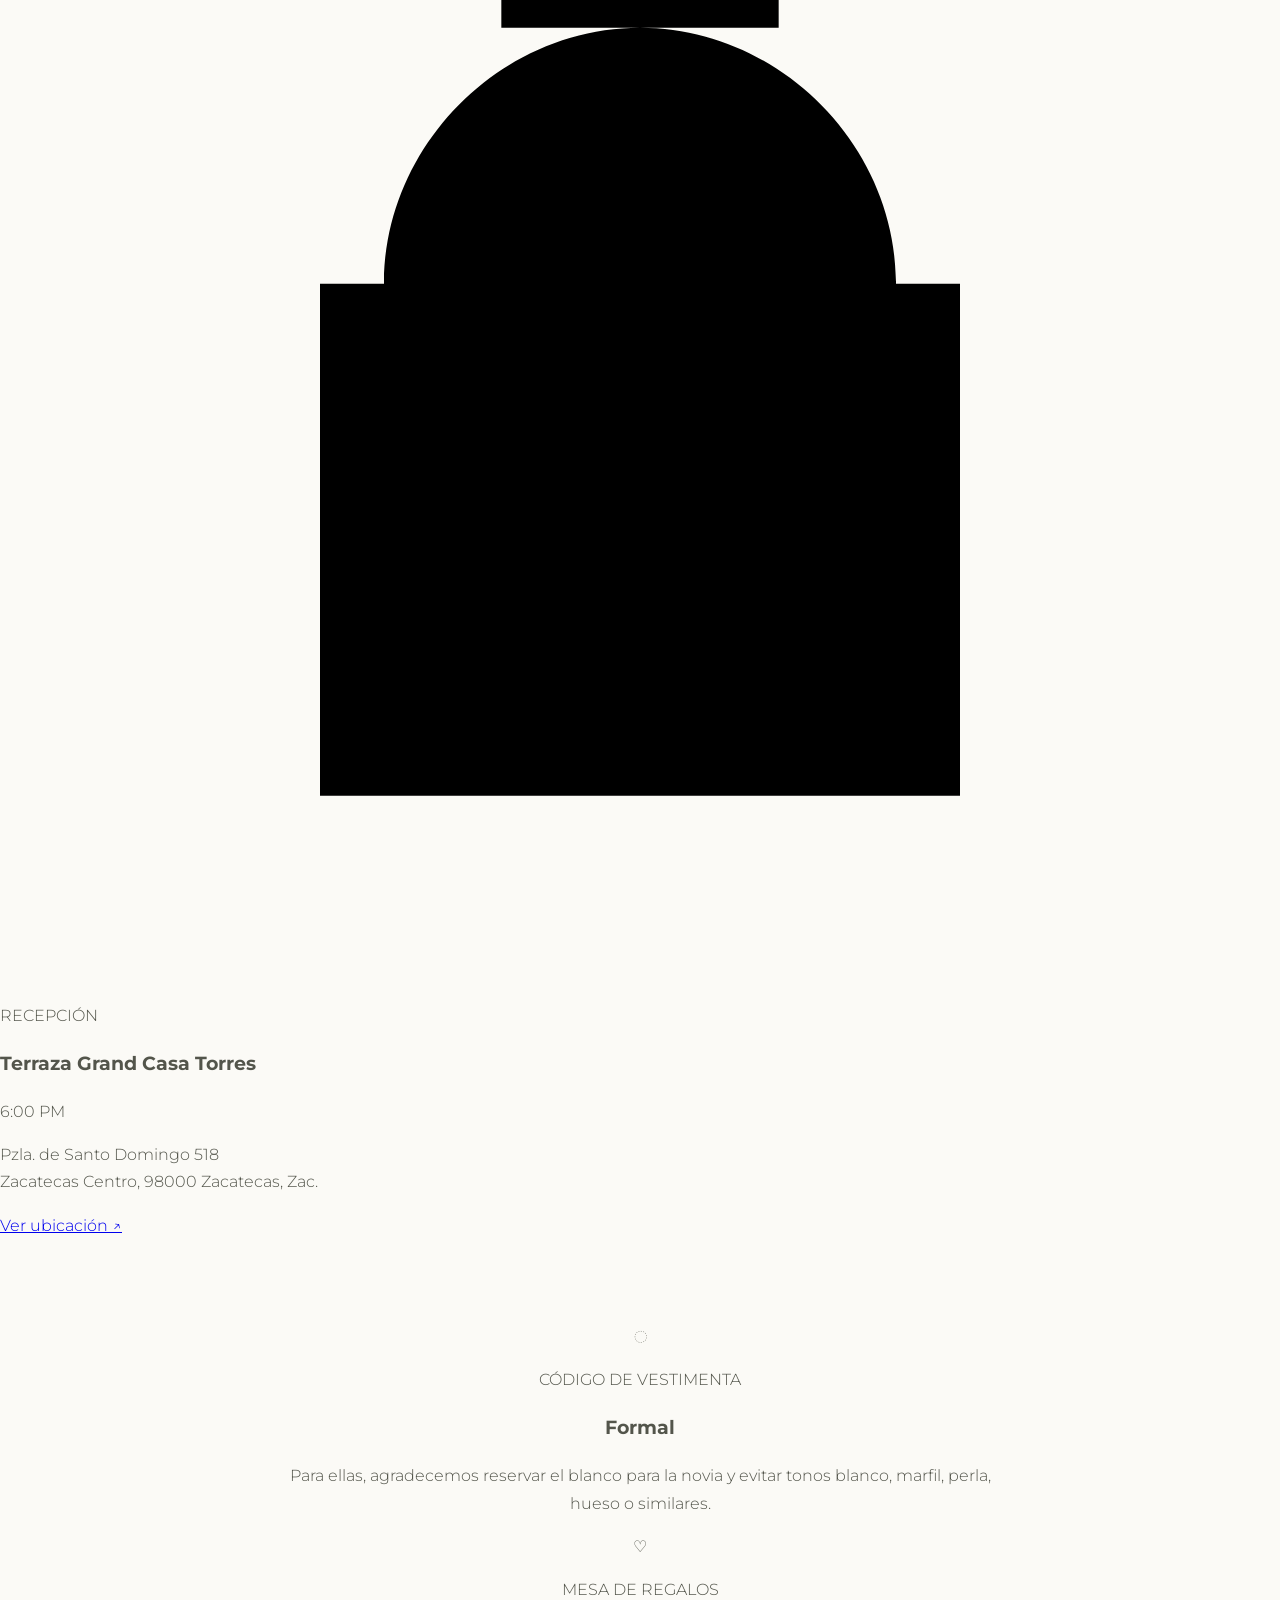
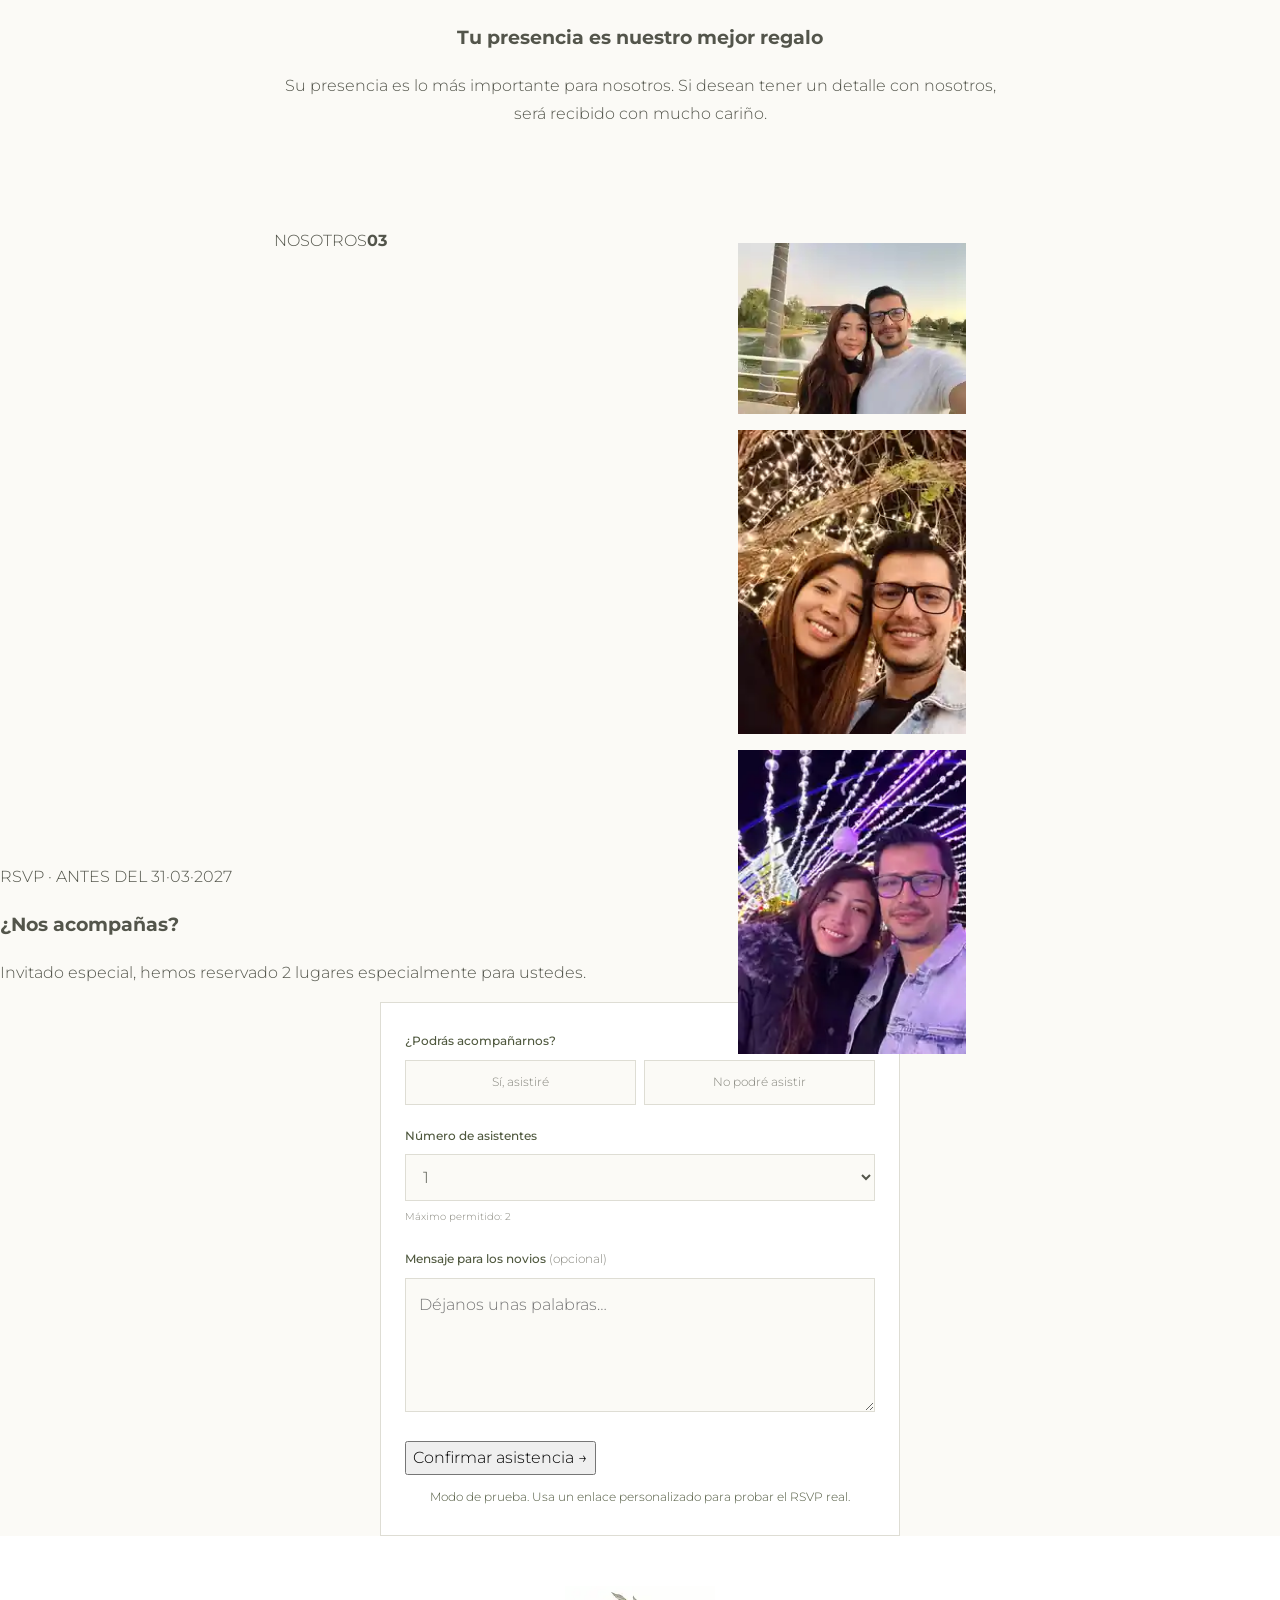
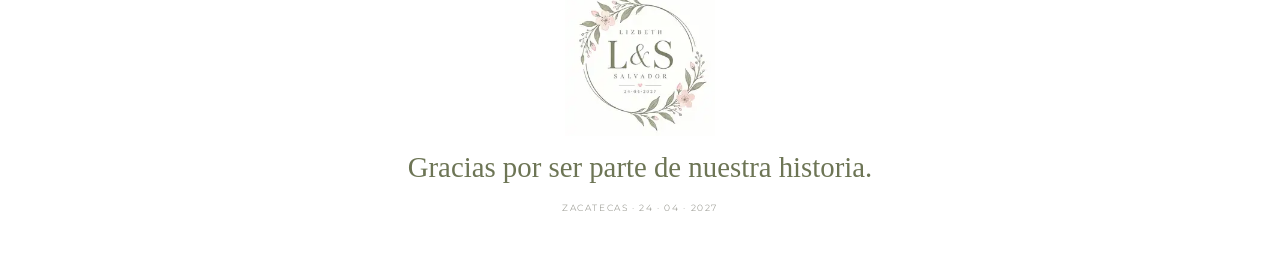
==== commit 173f6675: "Rehacer invitación inspirada en Velvet" ====
--- a/index.html
+++ b/index.html
@@ -3,146 +3,154 @@
 <head>
   <meta charset="utf-8" />
   <meta name="viewport" content="width=device-width, initial-scale=1, viewport-fit=cover" />
-  <meta name="theme-color" content="#fbfaf6" />
+  <meta name="theme-color" content="#45513a" />
   <meta name="description" content="Invitación de boda de Lizbeth Esparza Carrillo y Salvador Ortiz Lopez · 24 de abril de 2027 · Zacatecas" />
   <title>Lizbeth & Salvador · 24·04·2027</title>
   <link rel="preconnect" href="https://fonts.googleapis.com">
   <link rel="preconnect" href="https://fonts.gstatic.com" crossorigin>
-  <link href="https://fonts.googleapis.com/css2?family=Allura&family=Bodoni+Moda:opsz,wght@6..96,400;6..96,500;6..96,600&family=Montserrat:wght@300;400;500;600&display=swap" rel="stylesheet">
+  <link href="https://fonts.googleapis.com/css2?family=Italiana&family=Montserrat:wght@300;400;500;600&family=Parisienne&display=swap" rel="stylesheet">
   <link rel="stylesheet" href="styles.css" />
 </head>
 <body class="locked">
-  <section id="cover" class="cover" aria-label="Portada de la invitación">
-    <div class="cover__inner">
-      <img src="assets/logo.webp" class="cover__logo" alt="Lizbeth y Salvador · 24·04·2027" />
-      <p class="cover__for" id="gateGuest">Tenemos una invitación para ti</p>
-      <button class="envelope-card" id="openInviteButton" type="button" aria-label="Abrir invitación">
-        <span class="envelope-card__back"></span>
-        <span class="envelope-card__paper">
-          <span>Lizbeth</span>
-          <b>L <i>&</i> S</b>
-          <span>Salvador</span>
-        </span>
-        <span class="envelope-card__flap"></span>
-        <span class="envelope-card__front-left"></span>
-        <span class="envelope-card__front-right"></span>
-        <span class="envelope-card__seal">L&S</span>
-      </button>
-      <p class="cover__hint">Toca el sobre para abrir</p>
+  <div class="page-bg" aria-hidden="true"></div>
+
+  <section id="cover" class="cover" aria-label="Abrir invitación">
+    <div class="cover__botanical cover__botanical--tl" aria-hidden="true">❧</div>
+    <div class="cover__botanical cover__botanical--br" aria-hidden="true">❧</div>
+    <div class="cover__card">
+      <p class="micro">TENEMOS EL HONOR DE INVITARTE</p>
+      <div class="cover__crest">
+        <span>L</span><i>&</i><span>S</span>
+      </div>
+      <h1>Lizbeth <em>&</em> Salvador</h1>
+      <p class="cover__date">24 · 04 · 2027</p>
+      <div class="cover__rule"><span></span></div>
+      <p id="gateGuest" class="cover__guest">Una invitación especial para ti</p>
+      <button id="openInviteButton" class="open-button" type="button"><span>Abrir invitación</span><b>↗</b></button>
+      <small>Con cariño, Lizbeth & Salvador</small>
     </div>
   </section>
 
-  <main id="invitation">
+  <button id="musicPill" class="music-pill" type="button" aria-label="Nuestra canción">
+    <span class="music-pill__icon">♪</span>
+    <span><b>Ordinary</b><small>Alex Warren</small></span>
+  </button>
+
+  <main class="invitation-shell" id="invitation">
     <section class="hero reveal">
-      <div class="hero__photo"></div>
-      <div class="hero__fade"></div>
+      <img class="hero__photo" src="assets/foto-luces.webp" alt="Lizbeth y Salvador" />
+      <div class="hero__overlay"></div>
+      <div class="hero__topline">NUESTRA BODA · ZACATECAS</div>
       <div class="hero__copy">
-        <p class="kicker">NOS CASAMOS</p>
-        <h1><span>Lizbeth</span><em>&</em><span>Salvador</span></h1>
-        <p class="hero__date">24 · 04 · 2027</p>
+        <p class="micro micro--light">NOS CASAMOS</p>
+        <h2>Lizbeth <span>&</span> Salvador</h2>
+        <p class="hero__date">SÁBADO · 24 · ABRIL · 2027</p>
       </div>
+      <a class="hero__scroll" href="#welcome" aria-label="Continuar">⌄</a>
     </section>
 
-    <section class="section intro reveal">
-      <div class="flourish flourish--top">❦</div>
-      <p class="kicker">CON LA BENDICIÓN DE DIOS Y DE NUESTROS SERES QUERIDOS</p>
-      <h2>Queremos compartir contigo uno de los días más importantes de nuestra vida</h2>
-      <p class="lead">Después de tantos momentos juntos, llegó el día de celebrar nuestro amor y comenzar una nueva etapa. Nos hará muy felices tenerte con nosotros.</p>
-      <p class="script-names">Lizbeth & Salvador</p>
-      <div class="flourish">❦</div>
+    <section id="welcome" class="section section--cream intro reveal">
+      <div class="botanical-line" aria-hidden="true">
+        <svg viewBox="0 0 220 70"><path d="M25 56C64 7 124 9 187 45M63 35c-9-16-25-16-35-7 17 2 27 9 35 7Zm37-13c-1-15-15-25-29-22 12 9 19 17 29 22Zm41 8c8-16 23-20 37-13-14 5-25 11-37 13Zm30 16c11-10 26-10 37-1-14 0-24 4-37 1Z"/></svg>
+      </div>
+      <p class="micro">CON MUCHA ILUSIÓN</p>
+      <h3>Un día, un sí, una vida entera.</h3>
+      <p class="lead">Hay momentos que merecen ser compartidos con las personas que queremos. Queremos celebrar nuestro matrimonio rodeados de quienes han sido parte de nuestra historia.</p>
+      <p class="signature">Lizbeth & Salvador</p>
     </section>
 
-    <section class="music-strip reveal" aria-label="Nuestra canción">
-      <p class="kicker">DALE PLAY A NUESTRA CANCIÓN</p>
-      <div class="music-player music-player--placeholder">
-        <button id="musicButton" type="button" aria-label="Reproducir canción">▶</button>
-        <div>
-          <strong>Ordinary</strong>
-          <span>Alex Warren</span>
+    <section class="story reveal">
+      <div class="story__paper">
+        <img src="assets/foto-portada.webp" alt="Lizbeth y Salvador juntos" loading="lazy" />
+        <div class="story__caption">
+          <span>24·04·2027</span>
+          <p>“Nuestro lugar favorito siempre será donde estemos juntos.”</p>
         </div>
-        <div class="music-line"><i></i></div>
       </div>
-      <small>La reproducción se activará al abrir la invitación cuando integremos la fuente final de audio.</small>
+      <span class="story__seal">L&S</span>
     </section>
 
-    <section class="portrait-break reveal">
-      <img src="assets/foto-luces.webp" alt="Lizbeth y Salvador" loading="lazy" />
-    </section>
-
-    <section class="section date-section reveal">
-      <p class="kicker">RESERVA LA FECHA</p>
-      <div class="calendar-mark">
+    <section class="countdown-section reveal">
+      <div class="countdown-section__leaf" aria-hidden="true">❧</div>
+      <p class="micro micro--light">RESERVA LA FECHA</p>
+      <div class="date-lockup">
         <span>ABRIL</span>
         <strong>24</strong>
         <span>2027</span>
       </div>
-      <h2>Solo faltan</h2>
+      <p class="countdown-section__copy">Faltan</p>
       <div class="countdown" aria-live="polite">
-        <div><strong id="days">--</strong><span>Días</span></div>
-        <div><strong id="hours">--</strong><span>Horas</span></div>
-        <div><strong id="minutes">--</strong><span>Min</span></div>
-        <div><strong id="seconds">--</strong><span>Seg</span></div>
+        <div><strong id="days">--</strong><span>DÍAS</span></div>
+        <div><strong id="hours">--</strong><span>HORAS</span></div>
+        <div><strong id="minutes">--</strong><span>MIN</span></div>
+        <div><strong id="seconds">--</strong><span>SEG</span></div>
       </div>
-      <div class="flourish">❦</div>
     </section>
 
-    <section class="section events reveal">
-      <article class="event-block">
-        <svg viewBox="0 0 120 120" class="line-icon" aria-hidden="true"><path d="M59 18 31 45v56h57V45L59 18Zm0 0v83M42 59h34M48 76h22M52 101V84h14v17M25 101h70"/><path d="M59 8v18M52 15h14"/></svg>
-        <p class="kicker">CEREMONIA RELIGIOSA</p>
-        <h2>Iglesia de Santo Domingo</h2>
-        <p class="event-time">1:00 PM</p>
-        <p>Genaro Codina 722<br>Zacatecas Centro, 98000 Zacatecas, Zac.</p>
-        <a id="ceremonyMap" class="pill-button" target="_blank" rel="noopener">Ver ubicación</a>
-      </article>
-
-      <div class="event-divider">❦</div>
-
-      <article class="event-block">
-        <svg viewBox="0 0 120 120" class="line-icon" aria-hidden="true"><path d="M22 98h76M30 98V54h60v44M36 54c0-13 11-24 24-24s24 11 24 24M47 30V18h26v12M39 71h42M45 98V81h30v17"/><path d="M24 54h72"/></svg>
-        <p class="kicker">RECEPCIÓN</p>
-        <h2>Terraza Grand Casa Torres</h2>
-        <p class="event-time">6:00 PM</p>
-        <p>Pzla. de Santo Domingo 518<br>Zacatecas Centro, 98000 Zacatecas, Zac.</p>
-        <a id="receptionMap" class="pill-button" target="_blank" rel="noopener">Ver ubicación</a>
-      </article>
+    <section class="section section--cream event-intro reveal">
+      <p class="micro">NUESTRO GRAN DÍA</p>
+      <h3>Te esperamos en el corazón de Zacatecas</h3>
+      <p class="lead">Dos momentos, una misma celebración. Guarda las ubicaciones y acompáñanos desde la ceremonia hasta la última canción.</p>
     </section>
 
-    <section class="mini-itinerary reveal" aria-label="Detalles del día">
-      <div><span class="mini-icon">♙</span><b>1:00 PM</b><small>Ceremonia</small></div>
-      <div><span class="mini-icon">✦</span><b>6:00 PM</b><small>Recepción</small></div>
-      <div><span class="mini-icon">♬</span><b>Formal</b><small>Código de vestimenta</small></div>
-      <div><span class="mini-icon">♡</span><b>31·03·2027</b><small>Fecha límite RSVP</small></div>
+    <section class="event-card event-card--light reveal">
+      <div class="event-card__number">01</div>
+      <svg class="event-icon" viewBox="0 0 120 120" aria-hidden="true"><path d="M60 14 31 43v61h58V43L60 14Zm0 0v90M42 57h36M47 75h26M52 104V85h16v19M24 104h72M60 5v18M53 12h14"/></svg>
+      <p class="micro">CEREMONIA RELIGIOSA</p>
+      <h3>Iglesia de Santo Domingo</h3>
+      <p class="event-card__time">1:00 PM</p>
+      <p class="event-card__address">Genaro Codina 722<br>Zacatecas Centro, 98000 Zacatecas, Zac.</p>
+      <a id="ceremonyMap" class="outline-button" target="_blank" rel="noopener">Ver ubicación <span>↗</span></a>
+    </section>
+
+    <section class="event-photo-band reveal" aria-hidden="true">
+      <img src="assets/foto-final.webp" alt="" loading="lazy" />
+      <div></div>
+      <p>Nos vemos para celebrar</p>
+    </section>
+
+    <section class="event-card event-card--olive reveal">
+      <div class="event-card__number">02</div>
+      <svg class="event-icon event-icon--light" viewBox="0 0 120 120" aria-hidden="true"><path d="M23 103h74M30 103V55h60v48M36 55c0-13 11-24 24-24s24 11 24 24M47 31V18h26v13M39 72h42M45 103V82h30v21M24 55h72"/></svg>
+      <p class="micro micro--light">RECEPCIÓN</p>
+      <h3>Terraza Grand Casa Torres</h3>
+      <p class="event-card__time">6:00 PM</p>
+      <p class="event-card__address">Pzla. de Santo Domingo 518<br>Zacatecas Centro, 98000 Zacatecas, Zac.</p>
+      <a id="receptionMap" class="outline-button outline-button--light" target="_blank" rel="noopener">Ver ubicación <span>↗</span></a>
+    </section>
+
+    <section class="section section--cream details reveal">
+      <div class="details__item">
+        <span class="details__icon">◌</span>
+        <p class="micro">CÓDIGO DE VESTIMENTA</p>
+        <h3>Formal</h3>
+        <div class="palette" aria-hidden="true"><i></i><i></i><i></i><i></i></div>
+        <p>Para ellas, agradecemos reservar el blanco para la novia y evitar tonos blanco, marfil, perla, hueso o similares.</p>
+      </div>
+      <div class="details__divider"></div>
+      <div class="details__item">
+        <span class="details__icon">♡</span>
+        <p class="micro">MESA DE REGALOS</p>
+        <h3>Tu presencia es nuestro mejor regalo</h3>
+        <p>Su presencia es lo más importante para nosotros. Si desean tener un detalle con nosotros, será recibido con mucho cariño.</p>
+      </div>
     </section>
 
     <section class="gallery reveal" aria-label="Galería de Lizbeth y Salvador">
-      <div class="gallery__main"><img src="assets/foto-portada.webp" alt="Lizbeth y Salvador" loading="lazy"></div>
-      <div class="gallery__stack">
-        <img src="assets/foto-final.webp" alt="Lizbeth y Salvador sonriendo" loading="lazy">
-        <img src="assets/foto-luces.webp" alt="Lizbeth y Salvador entre luces" loading="lazy">
+      <div class="gallery__label"><span>NOSOTROS</span><b>03</b></div>
+      <div class="gallery__grid">
+        <figure class="gallery__wide"><img src="assets/foto-portada.webp" alt="Lizbeth y Salvador" loading="lazy"></figure>
+        <figure><img src="assets/foto-luces.webp" alt="Lizbeth y Salvador" loading="lazy"></figure>
+        <figure><img src="assets/foto-final.webp" alt="Lizbeth y Salvador" loading="lazy"></figure>
       </div>
     </section>
 
-    <section class="section gifts reveal">
-      <svg viewBox="0 0 120 120" class="line-icon line-icon--small" aria-hidden="true"><path d="M25 50h70v51H25zM20 39h80v17H20zM60 39v62M40 39c-14 0-19-20-5-20 11 0 25 20 25 20M80 39c14 0 19-20 5-20-11 0-25 20-25 20"/></svg>
-      <p class="kicker">MESA DE REGALOS</p>
-      <h2>Tu presencia es nuestro mejor regalo</h2>
-      <p class="lead">Su presencia es lo más importante para nosotros. Si desean tener un detalle con nosotros, será recibido con mucho cariño.</p>
-    </section>
-
-    <section class="section dress reveal">
-      <p class="kicker">CÓDIGO DE VESTIMENTA</p>
-      <h2>Formal</h2>
-      <div class="dress__palette" aria-hidden="true"><span></span><span></span><span></span><span></span></div>
-      <p class="lead">Para ellas, agradecemos reservar el blanco para la novia y evitar tonos blanco, marfil, perla, hueso o similares.</p>
-    </section>
-
-    <section id="rsvp" class="section rsvp reveal">
-      <svg viewBox="0 0 120 120" class="line-icon line-icon--small" aria-hidden="true"><path d="M26 96c11-26 57-26 68 0M60 55a18 18 0 1 0 0-36 18 18 0 0 0 0 36ZM27 70h66"/><path d="m83 68 7 7 15-18"/></svg>
-      <p class="kicker">CONFIRMA TU ASISTENCIA</p>
-      <h2>Nos encantará celebrar contigo</h2>
-      <p class="lead" id="guestGreeting">Estamos cargando los datos de tu invitación…</p>
-      <p class="deadline">Por favor confirma antes del <strong>31·03·2027</strong></p>
+    <section id="rsvp" class="rsvp reveal">
+      <div class="rsvp__head">
+        <p class="micro micro--light">RSVP · ANTES DEL 31·03·2027</p>
+        <h3>¿Nos acompañas?</h3>
+        <p id="guestGreeting">Estamos cargando los datos de tu invitación…</p>
+      </div>
 
       <form id="rsvpForm" class="rsvp-form">
         <div class="field">
@@ -152,28 +160,31 @@
             <label class="choice"><input type="radio" name="status" value="No asistirá" required><span>No podré asistir</span></label>
           </div>
         </div>
+
         <div class="field" id="attendanceField">
           <label for="attendees">Número de asistentes</label>
           <select id="attendees" name="attendees"></select>
           <small id="spotsHelp"></small>
         </div>
+
         <div class="field">
           <label for="message">Mensaje para los novios <span>(opcional)</span></label>
           <textarea id="message" name="message" rows="4" maxlength="300" placeholder="Déjanos unas palabras…"></textarea>
         </div>
-        <button class="pill-button pill-button--submit" type="submit" id="submitButton">Confirmar aquí</button>
+
+        <button class="submit-button" type="submit" id="submitButton">Confirmar asistencia <span>→</span></button>
         <p id="formMessage" class="form-message" role="status"></p>
       </form>
-      <div class="flourish">❦</div>
     </section>
 
-    <footer>
-      <img src="assets/logo.webp" alt="L & S" loading="lazy">
-      <p>Con amor, Lizbeth & Salvador</p>
-      <small>24 · 04 · 2027 · Zacatecas</small>
+    <footer class="footer reveal">
+      <img src="assets/logo.webp" alt="Lizbeth y Salvador · 24·04·2027" loading="lazy">
+      <p>Gracias por ser parte de nuestra historia.</p>
+      <small>ZACATECAS · 24 · 04 · 2027</small>
     </footer>
   </main>
 
+  <button id="musicButton" type="button" hidden aria-hidden="true"></button>
   <script src="script.js"></script>
 </body>
 </html>
--- a/styles.css
+++ b/styles.css
@@ -1,144 +1 @@
-:root{
-  --ivory:#f7f3ea;
-  --paper:#fffdf8;
-  --olive:#596247;
-  --olive-dark:#39412f;
-  --sage:#e9eadf;
-  --rose:#e8b8b5;
-  --lavender:#c9bfd0;
-  --gold:#b49b6d;
-  --ink:#2e3028;
-  --muted:#77736b;
-  --line:#ddd4c5;
-  --max:1120px;
-}
-*{box-sizing:border-box}
-html{scroll-behavior:smooth}
-body{margin:0;background:var(--paper);color:var(--ink);font-family:'Montserrat',sans-serif;line-height:1.65;overflow-x:hidden}
-body.invite-locked{overflow:hidden}
-img{display:block;max-width:100%}
-a,button{font:inherit}
-::selection{background:var(--rose);color:var(--olive-dark)}
-
-/* Apertura: sobre minimalista, no ilustración literal */
-.invite-gate{position:fixed;inset:0;z-index:1000;display:grid;place-items:center;padding:24px;background:radial-gradient(circle at 15% 15%,rgba(232,184,181,.22),transparent 26%),radial-gradient(circle at 85% 78%,rgba(89,98,71,.16),transparent 30%),var(--ivory);transition:opacity .75s ease,visibility .75s ease}
-.gate-card{position:relative;width:min(92vw,470px);aspect-ratio:1.34/1;background:#f2ebdc;border:1px solid #d8cdbb;box-shadow:0 26px 80px rgba(50,53,39,.13);overflow:hidden;transition:transform .8s cubic-bezier(.2,.75,.2,1),opacity .65s ease}
-.gate-card:before,.gate-card:after{content:'';position:absolute;inset:auto 0 0;height:62%;background:#eee4d2;clip-path:polygon(0 0,50% 58%,100% 0,100% 100%,0 100%)}
-.gate-card:after{background:transparent;border-top:1px solid rgba(180,155,109,.35);transform:translateY(-1px)}
-.gate-card__flap{position:absolute;inset:0 0 auto;height:58%;background:#e8ddca;clip-path:polygon(0 0,100% 0,50% 100%);transform-origin:top;transition:transform .8s cubic-bezier(.2,.75,.2,1);z-index:2}
-.gate-card__inner{position:absolute;z-index:3;inset:8%;display:flex;flex-direction:column;align-items:center;justify-content:center;text-align:center;background:rgba(255,253,248,.96);border:1px solid rgba(180,155,109,.28);padding:22px;transition:transform .9s cubic-bezier(.2,.8,.2,1)}
-.gate-eyebrow,.eyebrow{margin:0 0 12px;color:var(--olive);font-size:.66rem;font-weight:600;letter-spacing:.28em;text-transform:uppercase}
-.gate-logo{width:min(70%,250px);margin:2px auto 8px}
-.gate-guest{margin:4px 0 16px;font-family:'Cormorant Garamond',serif;font-size:1.45rem;color:var(--olive-dark)}
-.seal-button{width:64px;height:64px;border:0;border-radius:50%;background:var(--olive);color:#fff;box-shadow:0 7px 18px rgba(57,65,47,.25),inset 0 0 0 4px rgba(255,255,255,.12);cursor:pointer;font-family:'Cormorant Garamond',serif;font-size:1.15rem;transition:transform .25s ease,background .25s ease}
-.seal-button:hover{transform:scale(1.05);background:var(--olive-dark)}
-.gate-open-text{margin:10px 0 0;color:var(--muted);font-size:.66rem;letter-spacing:.11em;text-transform:uppercase}
-.invite-gate.is-opening .gate-card__flap{transform:rotateX(180deg)}
-.invite-gate.is-opening .gate-card__inner{transform:translateY(-54px)}
-.invite-gate.is-opening .gate-card{transform:scale(1.03)}
-.invite-gate.is-open{opacity:0;visibility:hidden;pointer-events:none}
-
-.button{display:inline-flex;align-items:center;justify-content:center;padding:14px 26px;border-radius:999px;text-decoration:none;border:1px solid transparent;text-transform:uppercase;letter-spacing:.12em;font-size:.72rem;cursor:pointer;transition:transform .22s ease,background .22s ease,box-shadow .22s ease}
-.button:hover{transform:translateY(-2px)}
-.button--olive{background:var(--olive);color:#fff;box-shadow:0 10px 25px rgba(89,98,71,.16)}
-.button--olive:hover{background:var(--olive-dark)}
-.button--full{width:100%}
-
-/* Portada editorial */
-.hero-editorial{position:relative;min-height:100svh;display:grid;grid-template-columns:minmax(0,.92fr) minmax(0,1.08fr);background:var(--ivory);overflow:hidden}
-.hero-editorial__copy{display:flex;flex-direction:column;align-items:center;justify-content:center;text-align:center;padding:80px 50px 80px 70px;position:relative;z-index:2}
-.hero-logo{width:min(90%,500px);margin:10px auto 22px}
-.hero-place{margin:0 0 26px;color:var(--muted);font-size:.74rem;letter-spacing:.22em;text-transform:uppercase}
-.hero-editorial__photo{position:relative;margin:34px 34px 34px 0;min-height:calc(100svh - 68px);overflow:hidden;background:#d8d3c7}
-.hero-editorial__photo img{width:100%;height:100%;object-fit:cover;object-position:center 42%;filter:saturate(.82) contrast(.96) brightness(.96)}
-.hero-editorial__photo:after{content:'';position:absolute;inset:0;box-shadow:inset 0 0 70px 30px rgba(247,243,234,.22);pointer-events:none}
-.hero-date-rail{position:absolute;left:22px;bottom:30px;writing-mode:vertical-rl;transform:rotate(180deg);font-size:.6rem;letter-spacing:.32em;color:rgba(57,65,47,.55)}
-
-.section{padding:105px 22px;text-align:center}
-.section>*{max-width:var(--max);margin-left:auto;margin-right:auto}
-.section h1,.section h2,.story-split h2,.info-card h2{font-family:'Cormorant Garamond',serif;font-weight:500;line-height:1.04}
-.intro{position:relative;max-width:900px;margin:auto}
-.intro h1{font-size:clamp(2.6rem,5.4vw,5rem);margin:0 auto 24px;max-width:850px}
-.intro-mark{font-size:1.6rem;color:var(--rose);margin-bottom:20px!important}
-.lead{max-width:720px!important;color:var(--muted);font-size:1rem}
-.signature{font-family:'Cormorant Garamond',serif;font-size:2rem;font-style:italic;color:var(--olive);margin-top:30px!important}
-
-.countdown-band{display:grid;grid-template-columns:.75fr 1.25fr;align-items:center;gap:45px;padding:58px max(6vw,24px);background:var(--olive-dark);color:#fff}
-.countdown-band__label span{display:block;color:#d8ddc8;font-size:.64rem;font-weight:600;letter-spacing:.28em;text-transform:uppercase;margin-bottom:9px}
-.countdown-band__label strong{display:block;font-family:'Cormorant Garamond',serif;font-size:clamp(2rem,3.4vw,3.4rem);font-weight:500;line-height:1.05}
-.countdown{display:grid;grid-template-columns:repeat(4,1fr);border-left:1px solid rgba(255,255,255,.18)}
-.countdown div{text-align:center;border-right:1px solid rgba(255,255,255,.18);padding:9px}
-.countdown strong{display:block;font-family:'Cormorant Garamond',serif;font-size:clamp(2rem,4vw,3.35rem);font-weight:500}
-.countdown span{display:block;color:#d8d8cf;font-size:.58rem;letter-spacing:.15em;text-transform:uppercase}
-
-.events h2{font-family:'Cormorant Garamond',serif;font-weight:500;font-size:clamp(2.5rem,5vw,4.4rem);margin:0 0 48px}
-.event-list{max-width:930px!important;border-top:1px solid var(--line)}
-.event-row{display:grid;grid-template-columns:150px 1fr 54px;gap:30px;align-items:center;text-align:left;padding:34px 4px;border-bottom:1px solid var(--line)}
-.event-row__time{font-family:'Cormorant Garamond',serif;color:var(--olive-dark);font-size:2.45rem;line-height:1}
-.event-row__time small{font-family:'Montserrat',sans-serif;font-size:.58rem;letter-spacing:.12em}
-.event-row__type{margin:0 0 6px;color:var(--gold);font-size:.62rem;font-weight:600;letter-spacing:.18em;text-transform:uppercase}
-.event-row h3{margin:0 0 7px;font-family:'Cormorant Garamond',serif;font-size:2rem;font-weight:500;line-height:1.05}
-.event-row__body>p:last-child{margin:0;color:var(--muted);font-size:.82rem}
-.round-link{width:46px;height:46px;border:1px solid var(--olive);border-radius:50%;display:grid;place-items:center;text-decoration:none;color:var(--olive);font-size:1.1rem;transition:.2s}
-.round-link:hover{background:var(--olive);color:#fff;transform:translateY(-2px)}
-
-.story-split{max-width:var(--max);margin:0 auto;padding:80px 22px 115px;display:grid;grid-template-columns:1.08fr .92fr;gap:72px;align-items:center}
-.story-split__photo{min-height:570px}
-.story-split__copy{text-align:left;padding-right:20px}
-.story-split h2{font-size:clamp(2.7rem,5vw,4.7rem);margin:0 0 20px}
-.story-split__copy>p:last-child{color:var(--muted);max-width:490px}
-.soft-edge-photo{position:relative;overflow:hidden;background:#e9e4d9}
-.soft-edge-photo img{width:100%;height:100%;object-fit:cover}
-.soft-edge-photo:after{content:'';position:absolute;inset:-1px;pointer-events:none;box-shadow:inset 0 0 52px 22px rgba(255,253,248,.58)}
-
-.info-grid{display:grid!important;grid-template-columns:1fr 1fr;gap:22px;max-width:1000px!important;padding-top:90px;padding-bottom:90px}
-.info-card{text-align:left;border:1px solid var(--line);padding:50px 44px;background:var(--ivory)}
-.info-card--olive{background:var(--olive-dark);color:#fff;border-color:var(--olive-dark)}
-.info-card h2{font-size:clamp(2.5rem,4vw,3.8rem);margin:0 0 20px}
-.info-card p:not(.eyebrow){color:var(--muted);font-size:.9rem}
-.info-card--olive p:not(.eyebrow){color:#e4e4db}.eyebrow--light{color:#d9dfc9}
-.palette{display:flex;gap:10px;margin-top:24px}
-.palette span{width:28px;height:28px;border-radius:50%;background:var(--swatch);border:1px solid rgba(255,255,255,.55)}
-
-.photo-quote{position:relative;max-width:1180px;margin:20px auto 80px;min-height:650px;overflow:hidden;background:#e6e0d5}
-.photo-quote__image{position:absolute;inset:0}
-.photo-quote__image img{filter:saturate(.76) brightness(.78);object-position:center 48%}
-.photo-quote__image:after{box-shadow:inset 0 0 80px 30px rgba(57,65,47,.18)}
-.photo-quote:after{content:'';position:absolute;inset:0;background:linear-gradient(to top,rgba(35,40,29,.65),transparent 62%)}
-.photo-quote__text{position:absolute;z-index:2;left:50%;bottom:50px;transform:translateX(-50%);width:min(90%,760px);text-align:center;color:#fff}
-.photo-quote__text span{font-size:.64rem;letter-spacing:.28em}
-.photo-quote__text p{font-family:'Cormorant Garamond',serif;font-size:clamp(2rem,5vw,4rem);line-height:1.04;margin:8px 0 0}
-
-.rsvp{background:var(--sage);display:grid!important;grid-template-columns:.85fr 1.15fr;gap:60px;align-items:start;max-width:none!important;padding-left:max(6vw,24px);padding-right:max(6vw,24px);text-align:left}
-.rsvp-heading{padding-top:20px}.rsvp-heading h2{font-family:'Cormorant Garamond',serif;font-weight:500;font-size:clamp(2.8rem,5vw,4.7rem);line-height:1;margin:0 0 16px}.deadline{color:var(--olive);font-size:.72rem;letter-spacing:.15em;text-transform:uppercase;margin-bottom:25px}.rsvp-heading .lead{margin-left:0!important}
-.rsvp-form{background:#fffdf8;border:1px solid rgba(89,98,71,.2);padding:36px;box-shadow:0 22px 55px rgba(57,65,47,.09)}
-.field{margin-bottom:24px}.field>label{display:block;margin-bottom:8px;font-size:.78rem;font-weight:600}.field label span{font-weight:400;color:var(--muted)}
-.choice-grid{display:grid;grid-template-columns:1fr 1fr;gap:10px}.choice{position:relative}.choice input{position:absolute;opacity:0}.choice span{display:block;padding:14px 12px;border:1px solid var(--line);text-align:center;font-size:.82rem;cursor:pointer;transition:.2s}.choice input:checked+span{border-color:var(--olive);background:var(--sage);color:var(--olive-dark)}
-select,textarea{width:100%;padding:13px 14px;border:1px solid var(--line);background:#fff;font:inherit;color:inherit;outline:none}select:focus,textarea:focus{border-color:var(--olive)}
-small{color:var(--muted)}.form-message{text-align:center;margin:14px 0 0;font-size:.85rem}
-
-footer{text-align:center;padding:58px 20px 65px;background:var(--paper);color:var(--muted);border-top:1px solid var(--line)}
-.footer-logo{width:150px;margin:0 auto 16px}footer p{margin:0 0 3px;font-family:'Cormorant Garamond',serif;font-size:1.35rem;color:var(--olive-dark)}footer small{font-size:.62rem;letter-spacing:.18em;text-transform:uppercase}
-
-.reveal{opacity:0;transform:translateY(18px);transition:opacity .75s ease,transform .75s ease}.reveal.visible{opacity:1;transform:none}
-
-@media(max-width:820px){
-  .hero-editorial{grid-template-columns:1fr;min-height:auto;padding-top:0}.hero-editorial__copy{padding:62px 24px 44px;min-height:56svh}.hero-logo{width:min(86vw,430px)}.hero-editorial__photo{margin:0 18px 28px;min-height:58svh}.hero-date-rail{display:none}
-  .section{padding:78px 18px}.intro h1{font-size:2.75rem}
-  .countdown-band{grid-template-columns:1fr;gap:28px;padding:48px 20px}.countdown-band__label{text-align:center}.countdown{border-left:0}.countdown div:first-child{border-left:1px solid rgba(255,255,255,.18)}
-  .event-row{grid-template-columns:92px 1fr 44px;gap:16px}.event-row__time{font-size:2rem}.event-row h3{font-size:1.7rem}
-  .story-split{grid-template-columns:1fr;padding:70px 18px 85px;gap:38px}.story-split__photo{min-height:520px}.story-split__copy{text-align:center;padding:0}.story-split__copy>p:last-child{margin-left:auto;margin-right:auto}
-  .info-grid{grid-template-columns:1fr!important;padding:70px 18px!important}.info-card{padding:40px 28px;text-align:center}.palette{justify-content:center}
-  .photo-quote{margin:0 18px 65px;min-height:540px}
-  .rsvp{grid-template-columns:1fr!important;gap:28px;padding:75px 18px!important;text-align:center}.rsvp-heading .lead{margin-left:auto!important}.rsvp-form{text-align:left;padding:28px 22px}
-}
-
-@media(max-width:520px){
-  .gate-card{width:min(94vw,430px)}.gate-card__inner{inset:7%;padding:16px}.gate-logo{width:72%}.gate-guest{font-size:1.2rem}.seal-button{width:58px;height:58px}
-  .hero-editorial__copy{min-height:52svh;padding-top:52px}.hero-editorial__photo{min-height:52svh}.hero-place{font-size:.65rem}.button{width:100%;max-width:300px}
-  .countdown{grid-template-columns:repeat(2,1fr);border-top:1px solid rgba(255,255,255,.18)}.countdown div{border-bottom:1px solid rgba(255,255,255,.18)}.countdown div:nth-child(odd){border-left:1px solid rgba(255,255,255,.18)}
-  .event-row{grid-template-columns:1fr 42px;gap:10px;padding:28px 0}.event-row__time{grid-column:1/-1}.event-row__body{grid-column:1}.round-link{grid-column:2;grid-row:2;align-self:center}.event-row__body>p:last-child{font-size:.78rem}
-  .story-split__photo{min-height:430px}.story-split h2{font-size:2.8rem}
-  .photo-quote{min-height:470px}.photo-quote__text{bottom:34px}.photo-quote__text p{font-size:2.4rem}
-  .choice-grid{grid-template-columns:1fr}
-}
+:root{--paper:#fbfaf6;--white:#fff;--olive:#6d7555;--olive-dark:#4e573d;--rose:#e7c7c3;--lav:#d8d1df;--gold:#b8a47d;--ink:#53554b;--muted:#85857c;--line:#deddd4;--soft:#f3f0e9;--max:760px}*{box-sizing:border-box}html{scroll-behavior:smooth}body{margin:0;background:var(--paper);color:var(--ink);font-family:'Montserrat',sans-serif;font-weight:300;line-height:1.7;overflow-x:hidden}body.locked{overflow:hidden}img{max-width:100%;display:block}button,a{font:inherit}.cover{position:fixed;inset:0;z-index:1000;background:var(--paper);display:grid;place-items:center;transition:opacity .7s ease,visibility .7s ease}.cover.is-opening{pointer-events:none}.cover.is-open{opacity:0;visibility:hidden}.cover__inner{width:min(92vw,500px);text-align:center;padding:24px 18px}.cover__logo{width:min(70vw,310px);margin:0 auto 6px;opacity:.83}.cover__for{font-family:'Bodoni Moda',serif;font-size:1rem;letter-spacing:.04em;margin:0 0 22px;color:var(--olive-dark)}.cover__hint{font-size:.65rem;letter-spacing:.2em;text-transform:uppercase;color:#9a998f;margin:17px 0 0}.envelope-card{position:relative;width:min(78vw,360px);aspect-ratio:1.55/1;border:0;background:transparent;margin:auto;display:block;cursor:pointer;filter:drop-shadow(0 17px 22px rgba(71,75,56,.11));perspective:900px}.envelope-card span{position:absolute;display:block}.envelope-card__back{inset:0;background:#6c765b;border-radius:3px}.envelope-card__paper{left:8%;right:8%;bottom:7%;height:76%;z-index:2;background:#fffdfa;color:var(--olive-dark);display:flex!important;flex-direction:column;align-items:center;justify-content:center;border:1px solid #ebe8df;transition:transform .9s cubic-bezier(.2,.8,.2,1);font-family:'Bodoni Moda',serif}.envelope-card__paper b{font-size:2.6rem;font-weight:400;line-height:1;margin:.1em 0}.envelope-card__paper b i{font-weight:400;font-style:italic}.envelope-card__paper>span{position:static;font-size:.62rem;letter-spacing:.25em;text-transform:uppercase}.envelope-card__flap{z-index:5;left:0;top:0;width:100%;height:58%;background:#7c8669;clip-path:polygon(0 0,100% 0,50% 100%);transform-origin:top;backface-visibility:hidden;transition:transform .75s ease}.envelope-card__front-left,.envelope-card__front-right{z-index:4;bottom:0;height:74%;width:100%;background:#717b60}.envelope-card__front-left{left:0;clip-path:polygon(0 0,54% 62%,100% 100%,0 100%)}.envelope-card__front-right{right:0;clip-path:polygon(100% 0,46% 62%,0 100%,100% 100%)}.envelope-card__seal{z-index:7;left:50%;top:50%;width:55px;height:55px;border-radius:50%;transform:translate(-50%,-50%);background:var(--rose);color:#fff;display:grid!important;place-items:center;font-family:'Bodoni Moda',serif;font-size:1rem;border:1px solid rgba(255,255,255,.65);box-shadow:0 7px 16px rgba(71,75,56,.16);transition:.35s}.cover.is-opening .envelope-card__flap{transform:rotateX(180deg);z-index:1}.cover.is-opening .envelope-card__paper{transform:translateY(-72px)}.cover.is-opening .envelope-card__seal{opacity:0;transform:translate(-50%,-50%) scale(.8)}#invitation{background:var(--paper)}.hero{min-height:100svh;position:relative;overflow:hidden;display:flex;align-items:flex-end;justify-content:center;background:#ebe8df}.hero__photo{position:absolute;inset:0;background:url('assets/foto-portada.webp') center 45%/cover no-repeat;filter:saturate(.88) brightness(.98)}.hero__fade{position:absolute;inset:0;background:linear-gradient(to bottom,rgba(255,255,255,.02) 0,rgba(255,255,255,.06) 45%,rgba(251,250,246,.93) 87%,var(--paper) 100%)}.hero__copy{position:relative;z-index:2;text-align:center;padding:62vh 20px 70px;width:100%}.kicker{font-size:.62rem;letter-spacing:.27em;text-transform:uppercase;font-weight:500;color:var(--olive);margin:0 0 13px}.hero h1{margin:0;color:var(--olive-dark);font-family:'Allura',cursive;font-weight:400;line-height:.75;font-size:clamp(4rem,19vw,7rem)}.hero h1 span{display:block}.hero h1 em{display:block;font-family:'Bodoni Moda',serif;font-size:.35em;line-height:1.25;font-style:italic;color:var(--gold)}.hero__date{font-family:'Bodoni Moda',serif;letter-spacing:.25em;font-size:.9rem;margin:27px 0 0;color:var(--olive-dark)}.section{max-width:var(--max);margin:0 auto;padding:84px 24px;text-align:center}.section h2{font-family:'Bodoni Moda',serif;font-size:clamp(1.9rem,7vw,3.2rem);line-height:1.2;font-weight:400;margin:0 auto 20px;color:var(--olive-dark)}.lead{font-size:.9rem;color:var(--muted);max-width:590px;margin:0 auto}.flourish{color:var(--olive);font-size:1.6rem;margin:32px auto 0;opacity:.6}.flourish--top{margin:0 auto 24px}.script-names{font-family:'Allura',cursive;font-size:2.6rem;color:var(--olive);margin:22px 0 0}.music-strip{padding:52px 24px;text-align:center;background:#fff}.music-player{max-width:420px;margin:18px auto 8px;display:grid;grid-template-columns:44px 1fr;gap:12px;align-items:center;text-align:left}.music-player button{width:42px;height:42px;border-radius:50%;border:1px solid var(--olive);background:transparent;color:var(--olive);cursor:pointer}.music-player strong{display:block;font-family:'Bodoni Moda',serif;font-weight:400;color:var(--olive-dark)}.music-player span{font-size:.68rem;color:var(--muted)}.music-line{grid-column:1/-1;height:1px;background:#d7d8d0;position:relative}.music-line i{position:absolute;left:0;top:-1px;height:3px;width:25%;background:var(--olive);border-radius:3px}.music-strip small{display:block;max-width:420px;margin:8px auto 0;color:#aaa89f;font-size:.62rem}.portrait-break{max-width:var(--max);height:540px;margin:auto;position:relative;overflow:hidden}.portrait-break img{width:100%;height:100%;object-fit:cover;object-position:center 38%;-webkit-mask-image:linear-gradient(to bottom,transparent,#000 10%,#000 90%,transparent);mask-image:linear-gradient(to bottom,transparent,#000 10%,#000 90%,transparent)}.date-section{padding-top:74px}.calendar-mark{width:122px;margin:22px auto 32px;border:1px solid #cfd1c6;color:var(--olive-dark);background:#fff}.calendar-mark span{display:block;font-size:.6rem;letter-spacing:.18em;padding:6px}.calendar-mark strong{display:block;font-family:'Bodoni Moda',serif;font-weight:400;font-size:3rem;line-height:1;border-top:1px solid #d9d9d2;border-bottom:1px solid #d9d9d2;padding:8px 0}.countdown{display:grid;grid-template-columns:repeat(4,1fr);max-width:520px;margin:30px auto 0;border-top:1px solid var(--line);border-bottom:1px solid var(--line)}.countdown div{padding:18px 6px;border-right:1px solid var(--line)}.countdown div:last-child{border-right:0}.countdown strong{font-family:'Bodoni Moda',serif;font-size:1.75rem;font-weight:400;display:block;color:var(--olive-dark)}.countdown span{font-size:.55rem;text-transform:uppercase;letter-spacing:.14em;color:var(--muted)}.events{padding-top:54px}.event-block{padding:32px 0}.line-icon{width:70px;height:70px;fill:none;stroke:var(--olive);stroke-width:1.4;stroke-linecap:round;stroke-linejoin:round;margin:0 auto 18px}.line-icon--small{width:60px;height:60px}.event-block h2{font-size:2rem;margin-bottom:6px}.event-block p{font-size:.82rem;color:var(--muted);margin:5px 0}.event-time{font-family:'Bodoni Moda',serif!important;color:var(--olive-dark)!important;font-size:1.3rem!important;margin:12px 0!important}.pill-button{display:inline-block;margin-top:18px;padding:10px 24px;border:1px solid var(--olive);border-radius:999px;color:#fff;background:var(--olive);text-decoration:none;text-transform:uppercase;letter-spacing:.13em;font-size:.62rem;font-weight:500;cursor:pointer}.event-divider{color:var(--olive);opacity:.45;font-size:1.3rem}.mini-itinerary{max-width:var(--max);margin:0 auto;padding:28px 20px 70px;display:grid;grid-template-columns:repeat(4,1fr);gap:1px;background:#fff}.mini-itinerary div{padding:18px 8px;text-align:center;border-right:1px solid var(--line)}.mini-itinerary div:last-child{border-right:0}.mini-icon{display:block;color:var(--olive);font-size:1.35rem;margin-bottom:5px}.mini-itinerary b{display:block;font-family:'Bodoni Moda',serif;font-weight:400;font-size:.85rem;color:var(--olive-dark)}.mini-itinerary small{font-size:.48rem;letter-spacing:.08em;text-transform:uppercase;color:var(--muted)}.gallery{max-width:var(--max);margin:0 auto;padding:0 14px 80px;display:grid;grid-template-columns:1.15fr .85fr;gap:8px;height:620px}.gallery img{width:100%;height:100%;object-fit:cover}.gallery__main,.gallery__stack{min-width:0}.gallery__main img{object-position:center}.gallery__stack{display:grid;grid-template-rows:1fr 1fr;gap:8px}.gallery__stack img:first-child{object-position:center 35%}.gallery__stack img:last-child{object-position:center 30%}.gifts{background:#fff;border-top:1px solid #f0eee8;border-bottom:1px solid #f0eee8;max-width:none}.gifts>*{max-width:var(--max);margin-left:auto;margin-right:auto}.dress__palette{display:flex;justify-content:center;gap:9px;margin:22px auto}.dress__palette span{width:25px;height:25px;border-radius:50%;border:1px solid #d7d5ce}.dress__palette span:nth-child(1){background:#77805f}.dress__palette span:nth-child(2){background:#e7c7c3}.dress__palette span:nth-child(3){background:#d8d1df}.dress__palette span:nth-child(4){background:#c0ac80}.deadline{font-size:.75rem;color:var(--olive);margin:18px auto 28px}.rsvp-form{max-width:520px;margin:0 auto;text-align:left;background:#fff;padding:28px 24px;border:1px solid var(--line)}.field{margin-bottom:21px}.field>label{font-size:.74rem;font-weight:500;display:block;margin-bottom:8px;color:var(--olive-dark)}.field label span{font-weight:300;color:var(--muted)}.choice-grid{display:grid;grid-template-columns:1fr 1fr;gap:8px}.choice{position:relative}.choice input{position:absolute;opacity:0}.choice span{display:block;text-align:center;border:1px solid var(--line);padding:12px 8px;font-size:.72rem;cursor:pointer;background:var(--paper)}.choice input:checked+span{border-color:var(--olive);background:#edf0e8;color:var(--olive-dark)}select,textarea{width:100%;padding:12px 13px;border:1px solid var(--line);background:var(--paper);border-radius:0;font:inherit;color:var(--ink);outline:none}select:focus,textarea:focus{border-color:var(--olive)}.field small{font-size:.62rem;color:var(--muted)}.pill-button--submit{border:0;width:100%;margin-top:4px}.form-message{text-align:center;font-size:.72rem;color:var(--olive-dark);margin:13px 0 0}footer{text-align:center;padding:50px 20px 60px;background:#fff}footer img{width:150px;margin:0 auto 7px;opacity:.72}footer p{font-family:'Allura',cursive;font-size:1.8rem;color:var(--olive);margin:0}footer small{font-size:.56rem;letter-spacing:.18em;color:var(--muted)}.reveal{opacity:0;transform:translateY(14px);transition:opacity .8s ease,transform .8s ease}.reveal.visible{opacity:1;transform:none}@media(max-width:600px){.section{padding:72px 20px}.hero__copy{padding-bottom:58px}.hero h1{font-size:5.4rem}.portrait-break{height:480px}.gallery{height:520px}.mini-itinerary{grid-template-columns:repeat(2,1fr)}.mini-itinerary div:nth-child(2){border-right:0}.mini-itinerary div:nth-child(-n+2){border-bottom:1px solid var(--line)}.choice-grid{grid-template-columns:1fr}.rsvp-form{padding:24px 18px}.cover__logo{width:225px}}@media(max-width:380px){.hero h1{font-size:4.7rem}.countdown strong{font-size:1.5rem}.gallery{height:450px}}
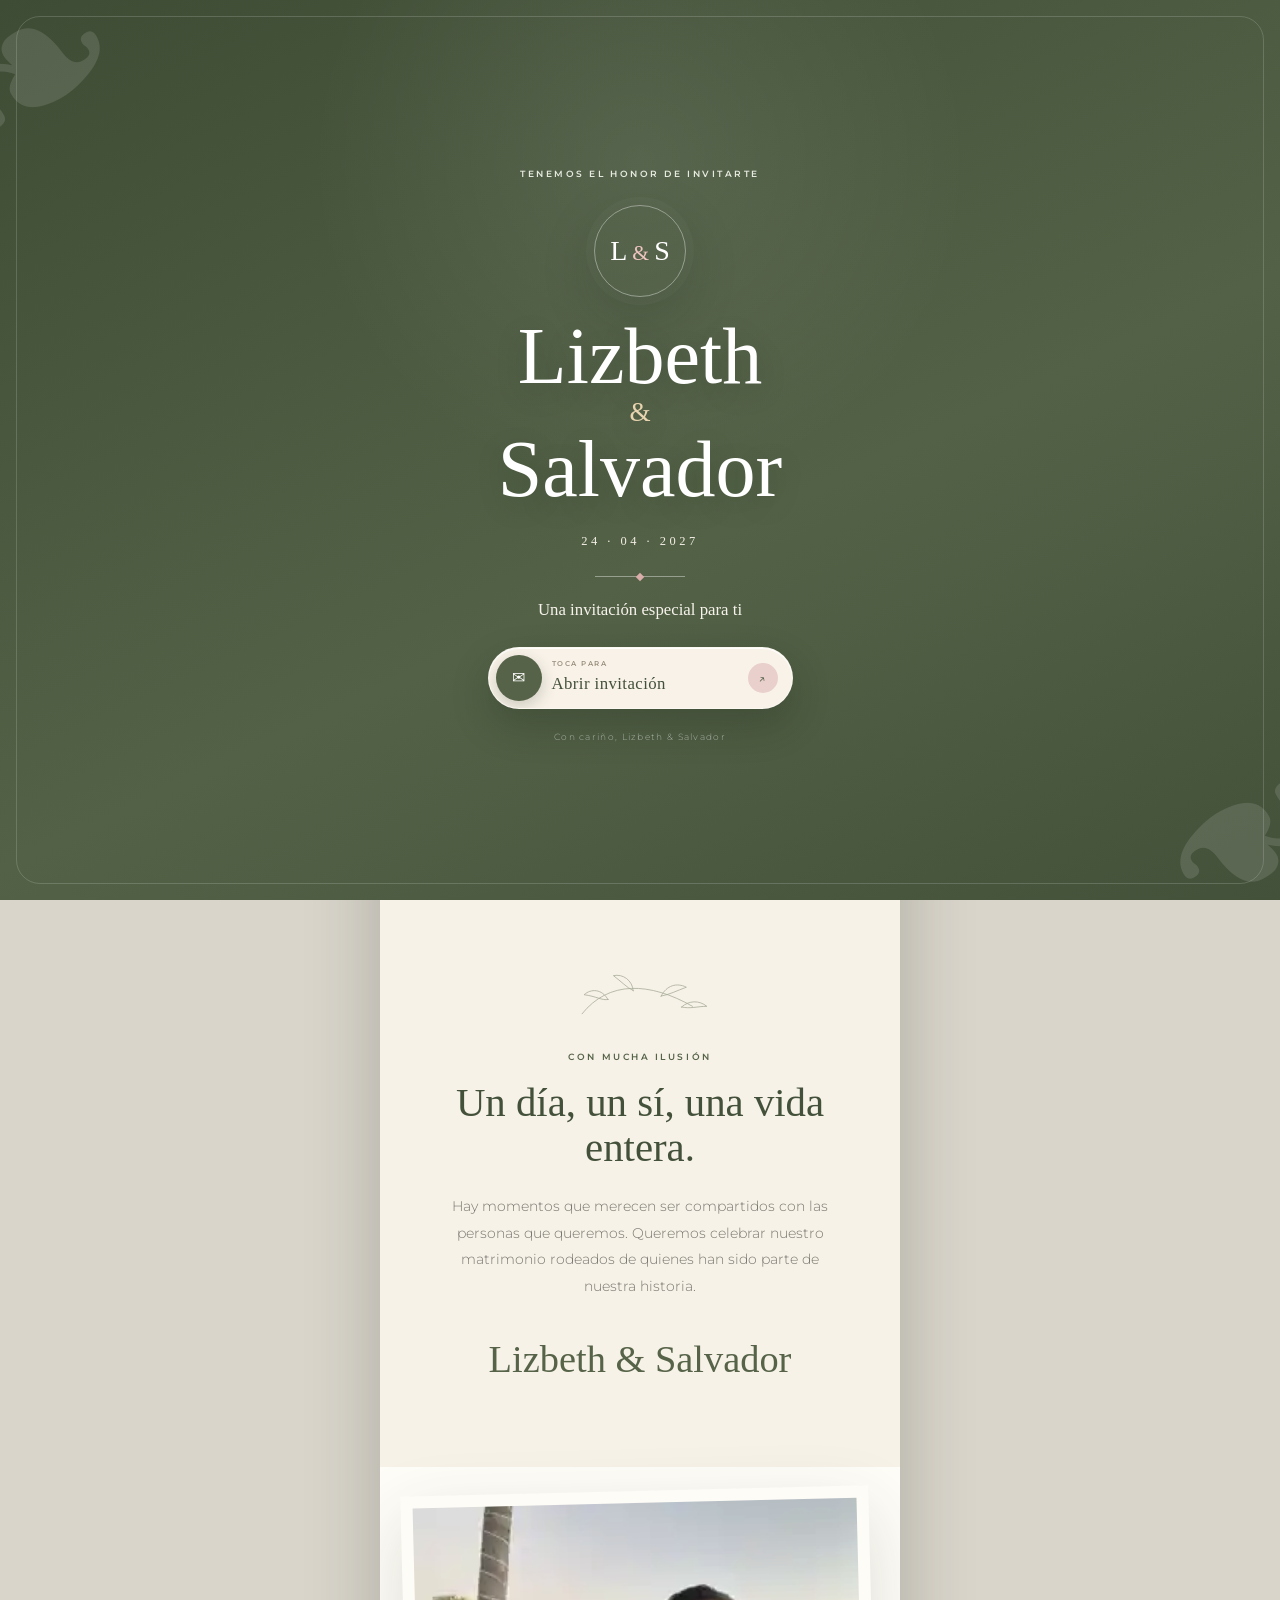
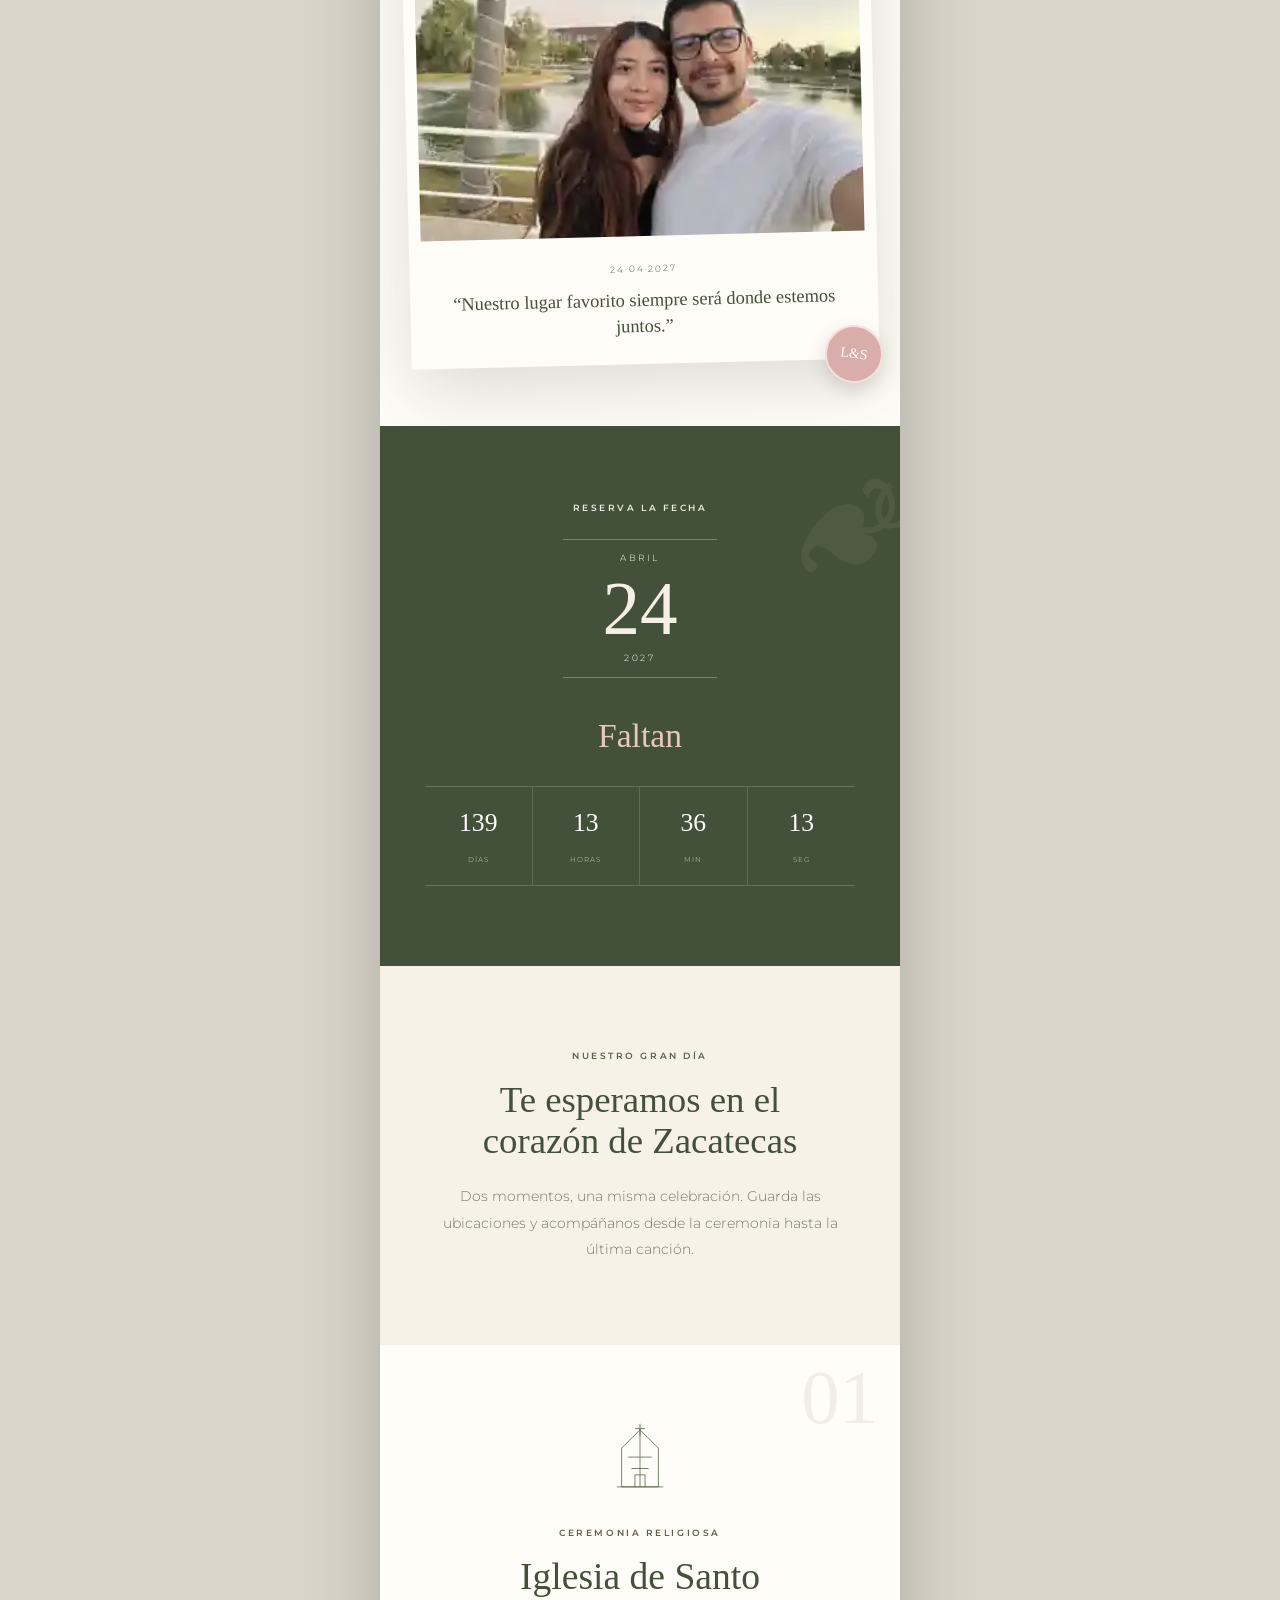
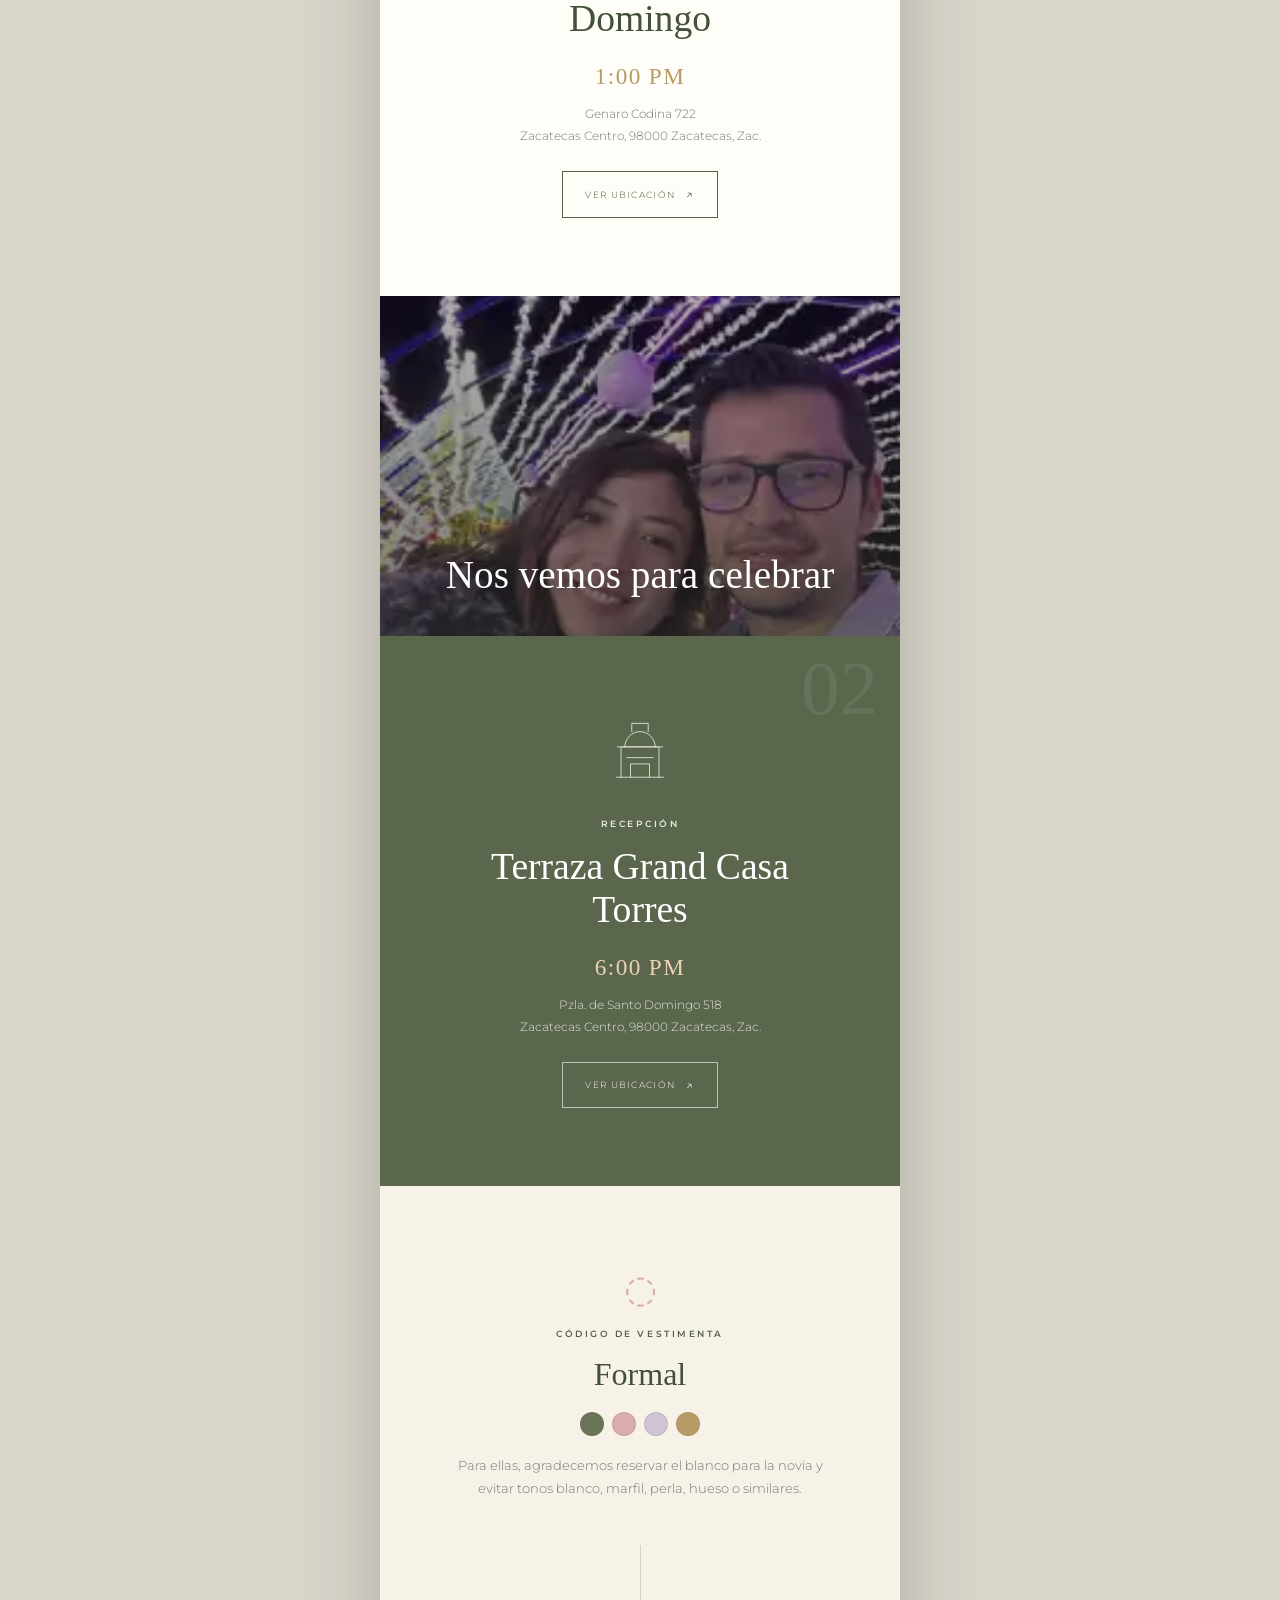
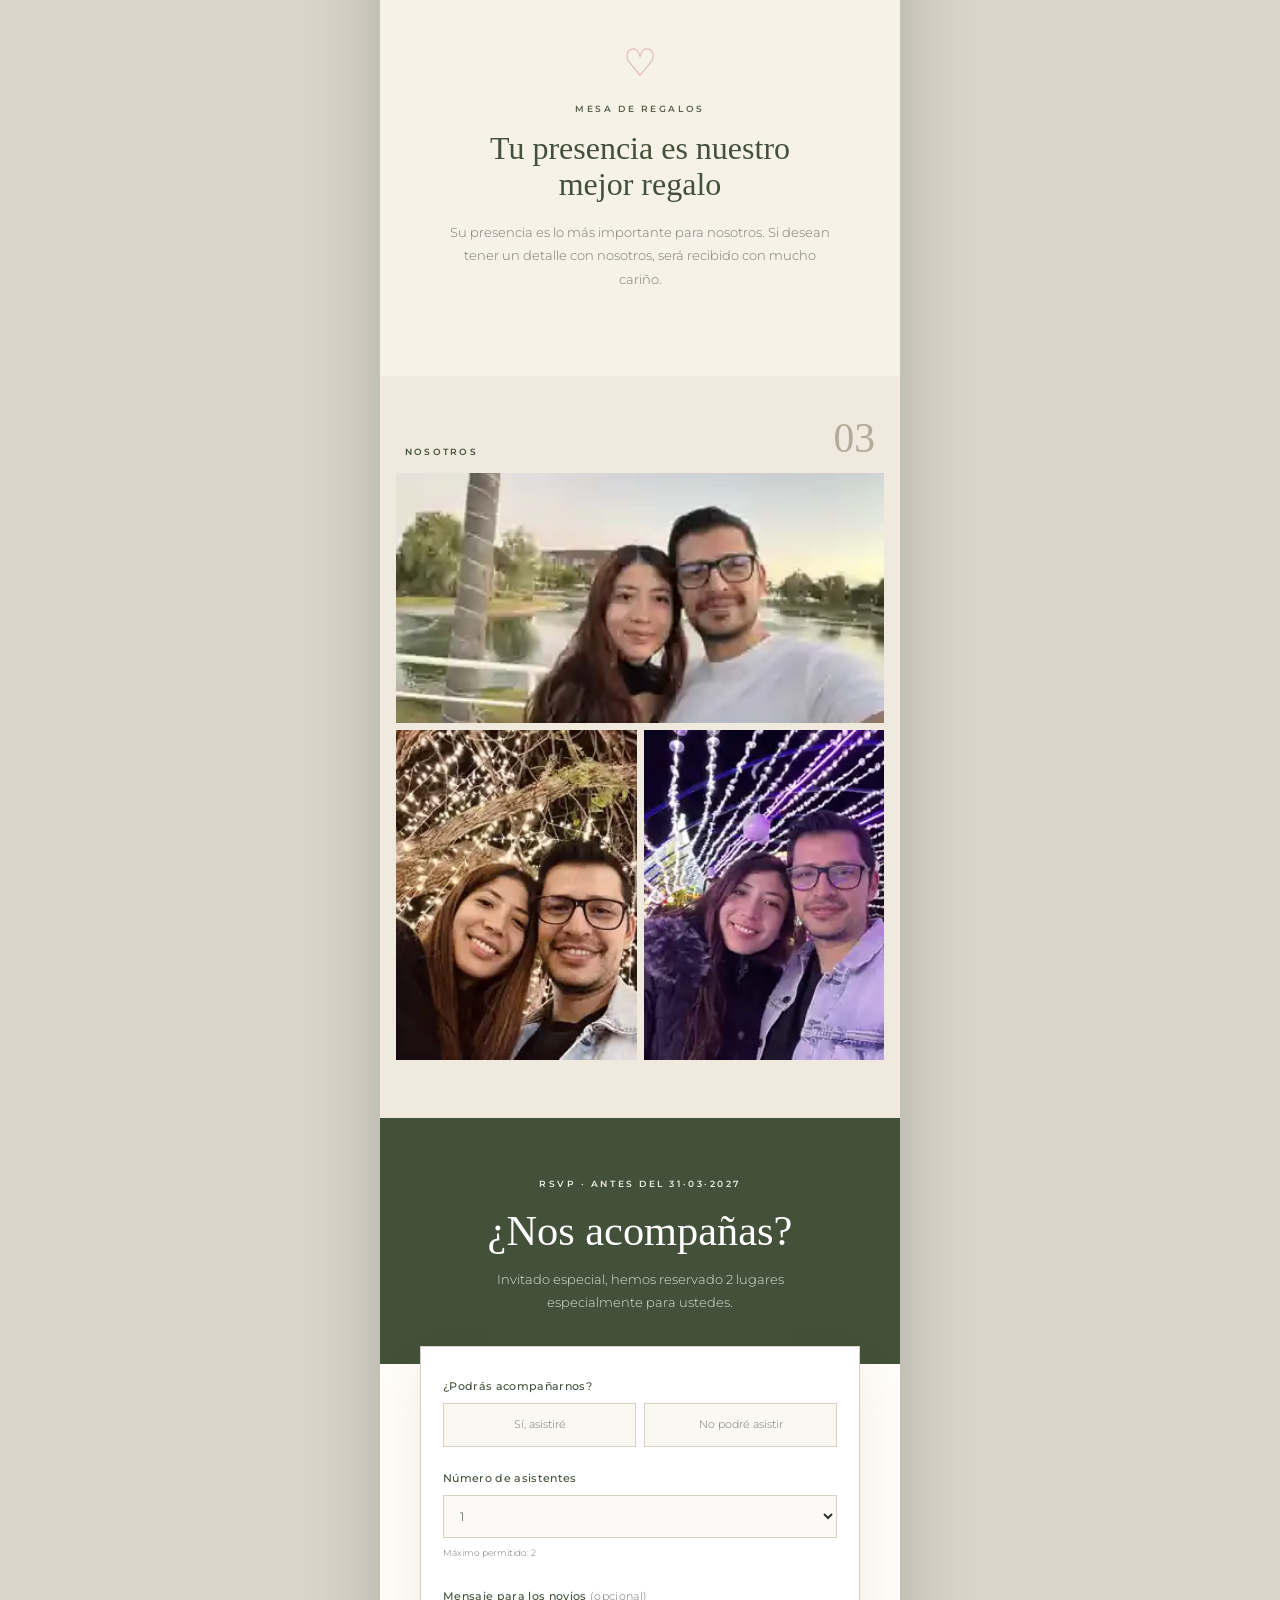
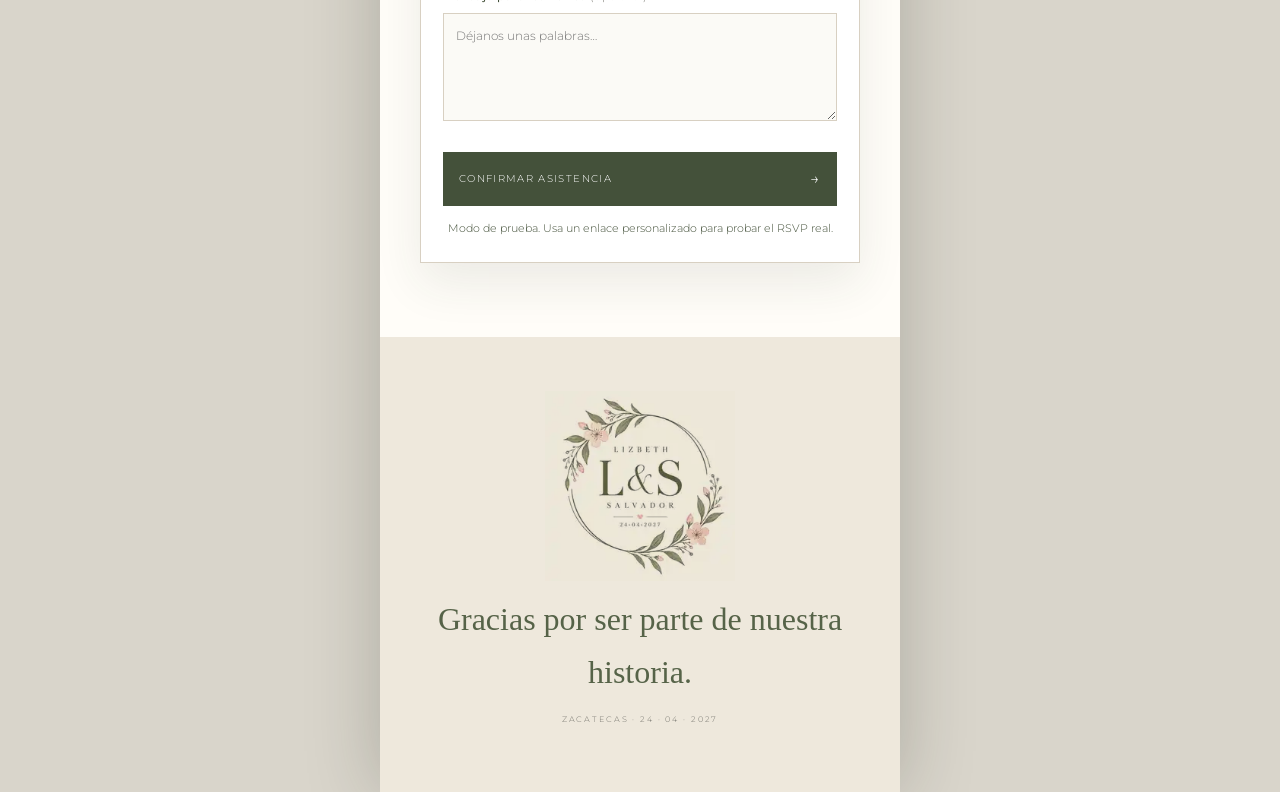
==== commit 67883740: "Activar nueva portada de apertura" ====
--- a/index.html
+++ b/index.html
@@ -10,6 +10,7 @@
   <link rel="preconnect" href="https://fonts.gstatic.com" crossorigin>
   <link href="https://fonts.googleapis.com/css2?family=Italiana&family=Montserrat:wght@300;400;500;600&family=Parisienne&display=swap" rel="stylesheet">
   <link rel="stylesheet" href="styles.css" />
+  <link rel="stylesheet" href="opening-v2.css" />
 </head>
 <body class="locked">
   <div class="page-bg" aria-hidden="true"></div>
--- a/styles.css
+++ b/styles.css
@@ -1 +1 @@
-:root{--paper:#fbfaf6;--white:#fff;--olive:#6d7555;--olive-dark:#4e573d;--rose:#e7c7c3;--lav:#d8d1df;--gold:#b8a47d;--ink:#53554b;--muted:#85857c;--line:#deddd4;--soft:#f3f0e9;--max:760px}*{box-sizing:border-box}html{scroll-behavior:smooth}body{margin:0;background:var(--paper);color:var(--ink);font-family:'Montserrat',sans-serif;font-weight:300;line-height:1.7;overflow-x:hidden}body.locked{overflow:hidden}img{max-width:100%;display:block}button,a{font:inherit}.cover{position:fixed;inset:0;z-index:1000;background:var(--paper);display:grid;place-items:center;transition:opacity .7s ease,visibility .7s ease}.cover.is-opening{pointer-events:none}.cover.is-open{opacity:0;visibility:hidden}.cover__inner{width:min(92vw,500px);text-align:center;padding:24px 18px}.cover__logo{width:min(70vw,310px);margin:0 auto 6px;opacity:.83}.cover__for{font-family:'Bodoni Moda',serif;font-size:1rem;letter-spacing:.04em;margin:0 0 22px;color:var(--olive-dark)}.cover__hint{font-size:.65rem;letter-spacing:.2em;text-transform:uppercase;color:#9a998f;margin:17px 0 0}.envelope-card{position:relative;width:min(78vw,360px);aspect-ratio:1.55/1;border:0;background:transparent;margin:auto;display:block;cursor:pointer;filter:drop-shadow(0 17px 22px rgba(71,75,56,.11));perspective:900px}.envelope-card span{position:absolute;display:block}.envelope-card__back{inset:0;background:#6c765b;border-radius:3px}.envelope-card__paper{left:8%;right:8%;bottom:7%;height:76%;z-index:2;background:#fffdfa;color:var(--olive-dark);display:flex!important;flex-direction:column;align-items:center;justify-content:center;border:1px solid #ebe8df;transition:transform .9s cubic-bezier(.2,.8,.2,1);font-family:'Bodoni Moda',serif}.envelope-card__paper b{font-size:2.6rem;font-weight:400;line-height:1;margin:.1em 0}.envelope-card__paper b i{font-weight:400;font-style:italic}.envelope-card__paper>span{position:static;font-size:.62rem;letter-spacing:.25em;text-transform:uppercase}.envelope-card__flap{z-index:5;left:0;top:0;width:100%;height:58%;background:#7c8669;clip-path:polygon(0 0,100% 0,50% 100%);transform-origin:top;backface-visibility:hidden;transition:transform .75s ease}.envelope-card__front-left,.envelope-card__front-right{z-index:4;bottom:0;height:74%;width:100%;background:#717b60}.envelope-card__front-left{left:0;clip-path:polygon(0 0,54% 62%,100% 100%,0 100%)}.envelope-card__front-right{right:0;clip-path:polygon(100% 0,46% 62%,0 100%,100% 100%)}.envelope-card__seal{z-index:7;left:50%;top:50%;width:55px;height:55px;border-radius:50%;transform:translate(-50%,-50%);background:var(--rose);color:#fff;display:grid!important;place-items:center;font-family:'Bodoni Moda',serif;font-size:1rem;border:1px solid rgba(255,255,255,.65);box-shadow:0 7px 16px rgba(71,75,56,.16);transition:.35s}.cover.is-opening .envelope-card__flap{transform:rotateX(180deg);z-index:1}.cover.is-opening .envelope-card__paper{transform:translateY(-72px)}.cover.is-opening .envelope-card__seal{opacity:0;transform:translate(-50%,-50%) scale(.8)}#invitation{background:var(--paper)}.hero{min-height:100svh;position:relative;overflow:hidden;display:flex;align-items:flex-end;justify-content:center;background:#ebe8df}.hero__photo{position:absolute;inset:0;background:url('assets/foto-portada.webp') center 45%/cover no-repeat;filter:saturate(.88) brightness(.98)}.hero__fade{position:absolute;inset:0;background:linear-gradient(to bottom,rgba(255,255,255,.02) 0,rgba(255,255,255,.06) 45%,rgba(251,250,246,.93) 87%,var(--paper) 100%)}.hero__copy{position:relative;z-index:2;text-align:center;padding:62vh 20px 70px;width:100%}.kicker{font-size:.62rem;letter-spacing:.27em;text-transform:uppercase;font-weight:500;color:var(--olive);margin:0 0 13px}.hero h1{margin:0;color:var(--olive-dark);font-family:'Allura',cursive;font-weight:400;line-height:.75;font-size:clamp(4rem,19vw,7rem)}.hero h1 span{display:block}.hero h1 em{display:block;font-family:'Bodoni Moda',serif;font-size:.35em;line-height:1.25;font-style:italic;color:var(--gold)}.hero__date{font-family:'Bodoni Moda',serif;letter-spacing:.25em;font-size:.9rem;margin:27px 0 0;color:var(--olive-dark)}.section{max-width:var(--max);margin:0 auto;padding:84px 24px;text-align:center}.section h2{font-family:'Bodoni Moda',serif;font-size:clamp(1.9rem,7vw,3.2rem);line-height:1.2;font-weight:400;margin:0 auto 20px;color:var(--olive-dark)}.lead{font-size:.9rem;color:var(--muted);max-width:590px;margin:0 auto}.flourish{color:var(--olive);font-size:1.6rem;margin:32px auto 0;opacity:.6}.flourish--top{margin:0 auto 24px}.script-names{font-family:'Allura',cursive;font-size:2.6rem;color:var(--olive);margin:22px 0 0}.music-strip{padding:52px 24px;text-align:center;background:#fff}.music-player{max-width:420px;margin:18px auto 8px;display:grid;grid-template-columns:44px 1fr;gap:12px;align-items:center;text-align:left}.music-player button{width:42px;height:42px;border-radius:50%;border:1px solid var(--olive);background:transparent;color:var(--olive);cursor:pointer}.music-player strong{display:block;font-family:'Bodoni Moda',serif;font-weight:400;color:var(--olive-dark)}.music-player span{font-size:.68rem;color:var(--muted)}.music-line{grid-column:1/-1;height:1px;background:#d7d8d0;position:relative}.music-line i{position:absolute;left:0;top:-1px;height:3px;width:25%;background:var(--olive);border-radius:3px}.music-strip small{display:block;max-width:420px;margin:8px auto 0;color:#aaa89f;font-size:.62rem}.portrait-break{max-width:var(--max);height:540px;margin:auto;position:relative;overflow:hidden}.portrait-break img{width:100%;height:100%;object-fit:cover;object-position:center 38%;-webkit-mask-image:linear-gradient(to bottom,transparent,#000 10%,#000 90%,transparent);mask-image:linear-gradient(to bottom,transparent,#000 10%,#000 90%,transparent)}.date-section{padding-top:74px}.calendar-mark{width:122px;margin:22px auto 32px;border:1px solid #cfd1c6;color:var(--olive-dark);background:#fff}.calendar-mark span{display:block;font-size:.6rem;letter-spacing:.18em;padding:6px}.calendar-mark strong{display:block;font-family:'Bodoni Moda',serif;font-weight:400;font-size:3rem;line-height:1;border-top:1px solid #d9d9d2;border-bottom:1px solid #d9d9d2;padding:8px 0}.countdown{display:grid;grid-template-columns:repeat(4,1fr);max-width:520px;margin:30px auto 0;border-top:1px solid var(--line);border-bottom:1px solid var(--line)}.countdown div{padding:18px 6px;border-right:1px solid var(--line)}.countdown div:last-child{border-right:0}.countdown strong{font-family:'Bodoni Moda',serif;font-size:1.75rem;font-weight:400;display:block;color:var(--olive-dark)}.countdown span{font-size:.55rem;text-transform:uppercase;letter-spacing:.14em;color:var(--muted)}.events{padding-top:54px}.event-block{padding:32px 0}.line-icon{width:70px;height:70px;fill:none;stroke:var(--olive);stroke-width:1.4;stroke-linecap:round;stroke-linejoin:round;margin:0 auto 18px}.line-icon--small{width:60px;height:60px}.event-block h2{font-size:2rem;margin-bottom:6px}.event-block p{font-size:.82rem;color:var(--muted);margin:5px 0}.event-time{font-family:'Bodoni Moda',serif!important;color:var(--olive-dark)!important;font-size:1.3rem!important;margin:12px 0!important}.pill-button{display:inline-block;margin-top:18px;padding:10px 24px;border:1px solid var(--olive);border-radius:999px;color:#fff;background:var(--olive);text-decoration:none;text-transform:uppercase;letter-spacing:.13em;font-size:.62rem;font-weight:500;cursor:pointer}.event-divider{color:var(--olive);opacity:.45;font-size:1.3rem}.mini-itinerary{max-width:var(--max);margin:0 auto;padding:28px 20px 70px;display:grid;grid-template-columns:repeat(4,1fr);gap:1px;background:#fff}.mini-itinerary div{padding:18px 8px;text-align:center;border-right:1px solid var(--line)}.mini-itinerary div:last-child{border-right:0}.mini-icon{display:block;color:var(--olive);font-size:1.35rem;margin-bottom:5px}.mini-itinerary b{display:block;font-family:'Bodoni Moda',serif;font-weight:400;font-size:.85rem;color:var(--olive-dark)}.mini-itinerary small{font-size:.48rem;letter-spacing:.08em;text-transform:uppercase;color:var(--muted)}.gallery{max-width:var(--max);margin:0 auto;padding:0 14px 80px;display:grid;grid-template-columns:1.15fr .85fr;gap:8px;height:620px}.gallery img{width:100%;height:100%;object-fit:cover}.gallery__main,.gallery__stack{min-width:0}.gallery__main img{object-position:center}.gallery__stack{display:grid;grid-template-rows:1fr 1fr;gap:8px}.gallery__stack img:first-child{object-position:center 35%}.gallery__stack img:last-child{object-position:center 30%}.gifts{background:#fff;border-top:1px solid #f0eee8;border-bottom:1px solid #f0eee8;max-width:none}.gifts>*{max-width:var(--max);margin-left:auto;margin-right:auto}.dress__palette{display:flex;justify-content:center;gap:9px;margin:22px auto}.dress__palette span{width:25px;height:25px;border-radius:50%;border:1px solid #d7d5ce}.dress__palette span:nth-child(1){background:#77805f}.dress__palette span:nth-child(2){background:#e7c7c3}.dress__palette span:nth-child(3){background:#d8d1df}.dress__palette span:nth-child(4){background:#c0ac80}.deadline{font-size:.75rem;color:var(--olive);margin:18px auto 28px}.rsvp-form{max-width:520px;margin:0 auto;text-align:left;background:#fff;padding:28px 24px;border:1px solid var(--line)}.field{margin-bottom:21px}.field>label{font-size:.74rem;font-weight:500;display:block;margin-bottom:8px;color:var(--olive-dark)}.field label span{font-weight:300;color:var(--muted)}.choice-grid{display:grid;grid-template-columns:1fr 1fr;gap:8px}.choice{position:relative}.choice input{position:absolute;opacity:0}.choice span{display:block;text-align:center;border:1px solid var(--line);padding:12px 8px;font-size:.72rem;cursor:pointer;background:var(--paper)}.choice input:checked+span{border-color:var(--olive);background:#edf0e8;color:var(--olive-dark)}select,textarea{width:100%;padding:12px 13px;border:1px solid var(--line);background:var(--paper);border-radius:0;font:inherit;color:var(--ink);outline:none}select:focus,textarea:focus{border-color:var(--olive)}.field small{font-size:.62rem;color:var(--muted)}.pill-button--submit{border:0;width:100%;margin-top:4px}.form-message{text-align:center;font-size:.72rem;color:var(--olive-dark);margin:13px 0 0}footer{text-align:center;padding:50px 20px 60px;background:#fff}footer img{width:150px;margin:0 auto 7px;opacity:.72}footer p{font-family:'Allura',cursive;font-size:1.8rem;color:var(--olive);margin:0}footer small{font-size:.56rem;letter-spacing:.18em;color:var(--muted)}.reveal{opacity:0;transform:translateY(14px);transition:opacity .8s ease,transform .8s ease}.reveal.visible{opacity:1;transform:none}@media(max-width:600px){.section{padding:72px 20px}.hero__copy{padding-bottom:58px}.hero h1{font-size:5.4rem}.portrait-break{height:480px}.gallery{height:520px}.mini-itinerary{grid-template-columns:repeat(2,1fr)}.mini-itinerary div:nth-child(2){border-right:0}.mini-itinerary div:nth-child(-n+2){border-bottom:1px solid var(--line)}.choice-grid{grid-template-columns:1fr}.rsvp-form{padding:24px 18px}.cover__logo{width:225px}}@media(max-width:380px){.hero h1{font-size:4.7rem}.countdown strong{font-size:1.5rem}.gallery{height:450px}}+:root{--cream:#f7f2e8;--cream-2:#eee7d9;--paper:#fffdf8;--olive:#566348;--olive-2:#44513a;--olive-3:#6d785d;--rose:#d9ada9;--lav:#cfc5d5;--gold:#b89a67;--ink:#2f342b;--muted:#77766f;--line:#d8d0c2;--shadow:0 24px 70px rgba(38,47,32,.16);--shell:520px}*{box-sizing:border-box}html{scroll-behavior:smooth}body{margin:0;background:#d9d5cb;color:var(--ink);font-family:'Montserrat',sans-serif;font-weight:300;line-height:1.65;overflow-x:hidden}body.locked{overflow:hidden}img{display:block;max-width:100%}button,a,input,select,textarea{font:inherit}.page-bg{position:fixed;inset:0;z-index:-2;background:linear-gradient(130deg,#3d4935 0 28%,#8f9783 28% 62%,#ddd8cc 62%);filter:saturate(.75)}.page-bg:after{content:'';position:absolute;inset:0;background:radial-gradient(circle at 20% 15%,rgba(255,255,255,.2),transparent 30%),radial-gradient(circle at 80% 84%,rgba(255,255,255,.22),transparent 32%);backdrop-filter:blur(1px)}.invitation-shell{width:min(100%,var(--shell));margin:0 auto;background:var(--cream);box-shadow:0 0 70px rgba(26,32,23,.23);position:relative;overflow:hidden}.micro{margin:0 0 15px;font-size:.59rem;letter-spacing:.27em;font-weight:600;text-transform:uppercase;color:var(--olive)}.micro--light{color:#e9eadf}.section{padding:82px 34px;text-align:center}.section h3,.event-card h3,.details h3,.rsvp h3{font-family:'Italiana',serif;font-weight:400;line-height:1.12;color:var(--olive-2);margin:0}.lead{max-width:410px;margin:22px auto 0;color:var(--muted);font-size:.9rem;line-height:1.85}.section--cream{background:var(--cream)}.cover{position:fixed;inset:0;z-index:2000;display:grid;place-items:center;background:linear-gradient(145deg,#45513b,#5a674d);padding:22px;transition:opacity .9s ease,visibility .9s ease;overflow:hidden}.cover:before{content:'';position:absolute;inset:20px;border:1px solid rgba(255,255,255,.18);pointer-events:none}.cover__botanical{position:absolute;font-family:Georgia,serif;color:rgba(255,255,255,.12);font-size:14rem;line-height:1;transform:rotate(-28deg)}.cover__botanical--tl{left:-65px;top:-40px}.cover__botanical--br{right:-65px;bottom:-50px;transform:rotate(152deg)}.cover .micro{color:#e6eadf}.cover__card{position:relative;z-index:2;width:min(88vw,390px);text-align:center;color:#fff;padding:48px 30px 44px;background:rgba(255,255,255,.045);border:1px solid rgba(255,255,255,.22);box-shadow:0 28px 80px rgba(27,33,23,.24);backdrop-filter:blur(6px);transition:transform .85s cubic-bezier(.2,.8,.2,1),opacity .6s ease}.cover__crest{display:flex;align-items:center;justify-content:center;gap:10px;margin:23px auto 18px;font-family:'Italiana',serif;font-size:2.35rem}.cover__crest:before,.cover__crest:after{content:'';width:44px;height:1px;background:rgba(255,255,255,.4)}.cover__crest i{font-family:'Parisienne',cursive;color:#efc5c1;font-size:1.65rem;font-style:normal;margin-top:8px}.cover h1{font-family:'Parisienne',cursive;font-weight:400;font-size:clamp(3.2rem,12vw,5.2rem);line-height:.94;margin:0;color:#fff}.cover h1 em{display:block;font-family:'Italiana',serif;font-size:.34em;font-style:normal;color:#e8d4b0;margin:6px 0}.cover__date{font-family:'Italiana',serif;letter-spacing:.24em;font-size:.9rem;margin:24px 0 0}.cover__rule{height:22px;display:grid;place-items:center;margin:10px 0}.cover__rule:before,.cover__rule:after{content:'';position:absolute;width:90px;height:1px;background:rgba(255,255,255,.22)}.cover__rule span{position:relative;z-index:2;width:6px;height:6px;transform:rotate(45deg);background:var(--rose)}.cover__guest{font-family:'Italiana',serif;font-size:1rem;line-height:1.45;margin:0 auto 20px;max-width:280px;color:#f5f0e8}.open-button{width:100%;display:flex;justify-content:space-between;align-items:center;border:1px solid rgba(255,255,255,.55);background:#f6f1e7;color:var(--olive-2);padding:15px 18px;cursor:pointer;text-transform:uppercase;letter-spacing:.16em;font-size:.62rem;transition:.25s ease}.open-button:hover{transform:translateY(-2px);box-shadow:0 12px 28px rgba(0,0,0,.12)}.open-button b{font-size:1rem;font-weight:300}.cover small{display:block;margin-top:16px;color:rgba(255,255,255,.58);font-size:.58rem;letter-spacing:.12em}.cover.is-opening .cover__card{transform:translateY(-28px) scale(.97);opacity:0}.cover.is-open{opacity:0;visibility:hidden;pointer-events:none}.music-pill{position:fixed;z-index:90;right:max(16px,env(safe-area-inset-right));bottom:max(16px,env(safe-area-inset-bottom));display:flex;align-items:center;gap:9px;border:0;background:rgba(68,81,58,.92);color:#fff;border-radius:999px;padding:8px 14px 8px 8px;box-shadow:0 12px 28px rgba(34,42,29,.25);backdrop-filter:blur(8px);cursor:pointer;opacity:0;transform:translateY(12px);pointer-events:none;transition:.35s ease}.music-pill.visible{opacity:1;transform:none;pointer-events:auto}.music-pill__icon{width:32px;height:32px;border-radius:50%;display:grid;place-items:center;border:1px solid rgba(255,255,255,.45);font-size:1rem}.music-pill b,.music-pill small{display:block;text-align:left}.music-pill b{font-family:'Italiana',serif;font-weight:400;font-size:.76rem}.music-pill small{font-size:.49rem;letter-spacing:.08em;color:#d9ddcf}.hero{height:100svh;min-height:650px;position:relative;overflow:hidden;background:#293123;color:#fff}.hero__photo{position:absolute;inset:0;width:100%;height:100%;object-fit:cover;object-position:center 38%;transform:scale(1.01);filter:saturate(.82) contrast(.96) brightness(.88)}.hero__overlay{position:absolute;inset:0;background:linear-gradient(to bottom,rgba(20,27,17,.28) 0%,rgba(20,27,17,.07) 35%,rgba(20,27,17,.17) 54%,rgba(25,31,22,.74) 100%)}.hero__topline{position:absolute;top:max(28px,env(safe-area-inset-top));left:0;right:0;text-align:center;z-index:2;font-size:.54rem;letter-spacing:.24em;color:rgba(255,255,255,.8)}.hero__copy{position:absolute;z-index:2;left:0;right:0;bottom:78px;text-align:center;padding:0 25px}.hero h2{font-family:'Parisienne',cursive;font-size:clamp(4.4rem,18vw,6.8rem);font-weight:400;line-height:.76;margin:0;text-shadow:0 6px 24px rgba(0,0,0,.24)}.hero h2 span{display:block;font-family:'Italiana',serif;font-size:.34em;line-height:1.15;color:#e5cdb0;margin:8px 0}.hero__date{font-size:.64rem;letter-spacing:.24em;margin:27px 0 0;color:#f2eee8}.hero__scroll{position:absolute;z-index:2;bottom:24px;left:50%;transform:translateX(-50%);color:#fff;text-decoration:none;font-size:1.8rem;animation:bob 2s ease-in-out infinite}@keyframes bob{50%{transform:translate(-50%,7px)}}.intro{position:relative;padding-top:72px;padding-bottom:76px}.botanical-line{width:150px;height:55px;margin:0 auto 22px}.botanical-line svg{width:100%;height:100%;fill:none;stroke:var(--olive-3);stroke-width:1.15;stroke-linecap:round;stroke-linejoin:round;opacity:.58}.intro h3{font-size:2.55rem;max-width:390px;margin:0 auto}.signature{font-family:'Parisienne',cursive;color:var(--olive);font-size:2.4rem;margin:28px 0 0}.story{background:var(--paper);padding:24px 26px 62px;position:relative}.story__paper{background:#fefcf7;padding:12px 12px 24px;box-shadow:var(--shadow);transform:rotate(-1.4deg);position:relative}.story__paper img{width:100%;aspect-ratio:4/3;object-fit:cover;filter:saturate(.76) contrast(.97)}.story__caption{text-align:center;padding:18px 15px 0}.story__caption span{font-size:.56rem;letter-spacing:.22em;color:var(--olive)}.story__caption p{font-family:'Italiana',serif;font-size:1.15rem;line-height:1.4;color:var(--olive-2);margin:8px 0 0}.story__seal{position:absolute;right:17px;bottom:43px;width:58px;height:58px;border-radius:50%;display:grid;place-items:center;background:var(--rose);color:#fff;font-family:'Italiana',serif;font-size:.88rem;box-shadow:0 8px 18px rgba(90,65,60,.18);border:2px solid #f5dedb;transform:rotate(7deg)}.countdown-section{position:relative;background:var(--olive-2);color:#fff;text-align:center;padding:74px 24px 80px;overflow:hidden}.countdown-section__leaf{position:absolute;right:-28px;top:-38px;font-size:11rem;color:rgba(255,255,255,.055);transform:rotate(140deg)}.date-lockup{width:154px;margin:24px auto 30px;border-top:1px solid rgba(255,255,255,.28);border-bottom:1px solid rgba(255,255,255,.28);padding:11px 0}.date-lockup span{display:block;font-size:.56rem;letter-spacing:.28em}.date-lockup strong{display:block;font-family:'Italiana',serif;font-size:4.7rem;font-weight:400;line-height:1;margin:5px 0;color:#f5efe5}.countdown-section__copy{font-family:'Parisienne',cursive;font-size:2.1rem;margin:8px 0 22px;color:#e8c7c2}.countdown{display:grid;grid-template-columns:repeat(4,1fr);max-width:430px;margin:auto;border-top:1px solid rgba(255,255,255,.18);border-bottom:1px solid rgba(255,255,255,.18)}.countdown div{padding:15px 4px;border-right:1px solid rgba(255,255,255,.15)}.countdown div:last-child{border-right:0}.countdown strong{display:block;font-family:'Italiana',serif;font-size:1.6rem;font-weight:400}.countdown span{font-size:.45rem;letter-spacing:.14em;color:#cfd5c8}.event-intro h3{font-size:2.3rem;max-width:380px;margin:auto}.event-card{position:relative;text-align:center;padding:76px 34px 78px;overflow:hidden}.event-card--light{background:#fffdf8}.event-card--olive{background:#5b674d;color:#fff}.event-card__number{position:absolute;right:22px;top:15px;font-family:'Italiana',serif;font-size:4.8rem;line-height:1;color:rgba(86,99,72,.09)}.event-card--olive .event-card__number{color:rgba(255,255,255,.08)}.event-icon{width:76px;height:76px;margin:0 auto 20px;fill:none;stroke:var(--olive);stroke-width:1.25;stroke-linecap:round;stroke-linejoin:round}.event-icon--light{stroke:#edf0e8}.event-card h3{font-size:2.35rem;max-width:370px;margin:0 auto}.event-card--olive h3{color:#fff}.event-card__time{font-family:'Italiana',serif;font-size:1.45rem;letter-spacing:.06em;color:var(--gold);margin:17px 0 8px}.event-card--olive .event-card__time{color:#ead2b2}.event-card__address{font-size:.78rem;color:var(--muted);line-height:1.75;margin:0}.event-card--olive .event-card__address{color:#e1e5da}.outline-button{display:inline-flex;align-items:center;gap:10px;margin-top:24px;padding:11px 22px;border:1px solid var(--olive);color:var(--olive-2);text-decoration:none;text-transform:uppercase;letter-spacing:.14em;font-size:.58rem;transition:.2s ease}.outline-button:hover{background:var(--olive);color:#fff}.outline-button--light{border-color:rgba(255,255,255,.6);color:#fff}.outline-button--light:hover{background:#fff;color:var(--olive-2)}.outline-button span{font-size:.85rem}.event-photo-band{height:340px;position:relative;overflow:hidden;background:#e7e0d5}.event-photo-band img{width:100%;height:100%;object-fit:cover;object-position:center 34%;filter:saturate(.72) brightness(.75)}.event-photo-band div{position:absolute;inset:0;background:linear-gradient(to bottom,rgba(60,66,50,.1),rgba(49,56,42,.48))}.event-photo-band p{position:absolute;left:0;right:0;bottom:28px;text-align:center;color:#fff;font-family:'Parisienne',cursive;font-size:2.45rem;margin:0;text-shadow:0 4px 18px rgba(0,0,0,.23)}.details{padding-top:66px;padding-bottom:66px}.details__item{padding:18px 0}.details__icon{display:block;font-family:'Italiana',serif;font-size:2.4rem;color:var(--rose);line-height:1;margin-bottom:18px}.details h3{font-size:2rem;max-width:380px;margin:auto}.details__item>p:last-child{font-size:.82rem;line-height:1.8;color:var(--muted);max-width:390px;margin:18px auto 0}.details__divider{width:1px;height:55px;background:var(--line);margin:26px auto}.palette{display:flex;justify-content:center;gap:8px;margin:19px auto 0}.palette i{width:24px;height:24px;border-radius:50%;border:1px solid rgba(80,80,70,.12)}.palette i:nth-child(1){background:#697457}.palette i:nth-child(2){background:#d9ada9}.palette i:nth-child(3){background:#cfc5d5}.palette i:nth-child(4){background:#b89a67}.gallery{background:#efe9de;padding:42px 16px 58px}.gallery__label{display:flex;align-items:end;justify-content:space-between;padding:0 9px 14px;color:var(--olive-2)}.gallery__label span{font-size:.58rem;letter-spacing:.24em;font-weight:600}.gallery__label b{font-family:'Italiana',serif;font-size:2.6rem;font-weight:400;line-height:1;color:#b4aa99}.gallery__grid{display:grid;grid-template-columns:1fr 1fr;grid-template-rows:250px 330px;gap:7px}.gallery figure{margin:0;overflow:hidden}.gallery__wide{grid-column:1/-1}.gallery img{width:100%;height:100%;object-fit:cover;filter:saturate(.8)}.gallery__wide img{object-position:center}.gallery figure:nth-child(2) img{object-position:center 30%}.gallery figure:nth-child(3) img{object-position:center 34%}.rsvp{background:var(--paper);padding:0 24px 74px}.rsvp__head{background:var(--olive-2);color:#fff;text-align:center;padding:58px 28px 50px;margin:0 -24px 0}.rsvp__head h3{font-size:2.65rem;color:#fff}.rsvp__head>p:last-child{font-size:.8rem;line-height:1.75;color:#dfe3d9;margin:15px auto 0;max-width:380px}.rsvp-form{background:#fff;margin:-18px auto 0;position:relative;z-index:2;padding:30px 22px 26px;border:1px solid var(--line);box-shadow:0 20px 45px rgba(46,52,40,.09);max-width:440px;text-align:left}.field{margin-bottom:22px}.field>label{display:block;font-size:.69rem;font-weight:500;letter-spacing:.03em;color:var(--olive-2);margin-bottom:8px}.field label span{font-weight:300;color:var(--muted)}.choice-grid{display:grid;grid-template-columns:1fr 1fr;gap:8px}.choice{position:relative}.choice input{position:absolute;opacity:0}.choice span{display:block;text-align:center;padding:12px 8px;border:1px solid var(--line);font-size:.68rem;background:#faf8f3;cursor:pointer;transition:.2s}.choice input:checked+span{border-color:var(--olive);background:#e9ede4;color:var(--olive-2)}select,textarea{width:100%;border:1px solid var(--line);background:#fbfaf6;color:var(--ink);padding:12px 12px;border-radius:0;outline:none;font-size:.78rem}select:focus,textarea:focus{border-color:var(--olive)}.field small{font-size:.58rem;color:var(--muted)}.submit-button{width:100%;border:0;background:var(--olive-2);color:#fff;padding:14px 16px;display:flex;align-items:center;justify-content:space-between;text-transform:uppercase;letter-spacing:.14em;font-size:.6rem;cursor:pointer;transition:.2s}.submit-button:hover{background:#35422e}.submit-button span{font-size:1rem}.form-message{text-align:center;color:var(--olive-2);font-size:.68rem;line-height:1.5;margin:14px 0 0}.footer{background:#eee8dc;text-align:center;padding:54px 25px 62px}.footer img{width:190px;margin:0 auto 12px;mix-blend-mode:multiply;opacity:.9}.footer p{font-family:'Parisienne',cursive;color:var(--olive);font-size:2rem;margin:0 0 5px}.footer small{font-size:.53rem;letter-spacing:.22em;color:var(--muted)}.reveal{opacity:0;transform:translateY(18px);transition:opacity .85s ease,transform .85s cubic-bezier(.2,.7,.2,1)}.reveal.visible{opacity:1;transform:none}@media(max-width:560px){body{background:var(--cream)}.page-bg{display:none}.invitation-shell{box-shadow:none}.section{padding-left:26px;padding-right:26px}.hero{min-height:620px}.hero h2{font-size:5rem}.story{padding-left:18px;padding-right:18px}.event-card{padding-left:26px;padding-right:26px}.gallery__grid{grid-template-rows:220px 300px}.cover:before{inset:12px}}@media(max-width:390px){.hero h2{font-size:4.45rem}.intro h3{font-size:2.18rem}.event-card h3{font-size:2rem}.countdown strong{font-size:1.35rem}.gallery__grid{grid-template-rows:190px 260px}.choice-grid{grid-template-columns:1fr}}@media(prefers-reduced-motion:reduce){*{scroll-behavior:auto!important}.reveal{transition:none;opacity:1;transform:none}.hero__scroll{animation:none}}
--- a/opening-v2.css
+++ b/opening-v2.css
@@ -0,0 +1 @@
+.cover{background:radial-gradient(circle at 50% 18%,rgba(255,255,255,.08),transparent 34%),linear-gradient(155deg,#3f4c35 0%,#536247 58%,#44513a 100%);padding:24px}.cover:before{inset:16px;border-color:rgba(255,255,255,.16);border-radius:24px}.cover__card{width:min(90vw,390px);padding:54px 28px 44px;background:transparent;border:0;box-shadow:none;backdrop-filter:none}.cover__crest{width:92px;height:92px;border-radius:50%;border:1px solid rgba(255,255,255,.38);margin:24px auto 22px;gap:5px;font-size:1.75rem;box-shadow:0 0 0 8px rgba(255,255,255,.025),0 18px 55px rgba(22,29,20,.18)}.cover__crest:before,.cover__crest:after{display:none}.cover__crest i{font-size:1.35rem;margin-top:5px}.cover h1{font-size:clamp(3.35rem,13vw,5rem);text-shadow:0 8px 30px rgba(22,28,19,.18)}.cover__date{font-size:.78rem;letter-spacing:.28em;color:#f3eee5}.cover__guest{font-size:1.05rem;max-width:295px;margin-bottom:25px;color:#f7f3ec}.cover__rule{margin:14px 0 10px}.cover small{margin-top:20px;letter-spacing:.14em}.open-button{position:relative;width:min(100%,305px);min-height:62px;margin:0 auto;display:grid;grid-template-columns:46px 1fr 34px;align-items:center;gap:10px;padding:7px 10px 7px 7px;border:1px solid rgba(255,255,255,.36);border-radius:999px;background:#f8f2e8;color:#44513a;box-shadow:0 16px 38px rgba(25,31,22,.23),inset 0 1px 0 rgba(255,255,255,.9);letter-spacing:.03em;text-transform:none;overflow:hidden}.open-button:before{content:'✉';width:46px;height:46px;border-radius:50%;display:grid;place-items:center;background:#566348;color:#fff;font-size:1rem;box-shadow:0 5px 15px rgba(50,61,43,.22)}.open-button span{font-family:'Italiana',serif;font-size:1.05rem;letter-spacing:.025em;text-align:left;text-transform:none}.open-button span:before{content:'TOCA PARA';display:block;font-family:'Montserrat',sans-serif;font-size:.43rem;font-weight:600;letter-spacing:.22em;color:#9b8f7d;margin-bottom:1px}.open-button b{width:30px;height:30px;border-radius:50%;display:grid;place-items:center;background:#ead0cc;color:#59644d;font-size:.8rem;font-weight:400;transition:transform .25s ease}.open-button:hover{transform:translateY(-2px);box-shadow:0 20px 42px rgba(25,31,22,.28)}.open-button:hover b{transform:translate(2px,-2px)}.open-button:active{transform:translateY(0) scale(.99)}@media(max-width:390px){.cover__card{padding-left:18px;padding-right:18px}.cover__crest{width:84px;height:84px}.open-button{max-width:285px}}
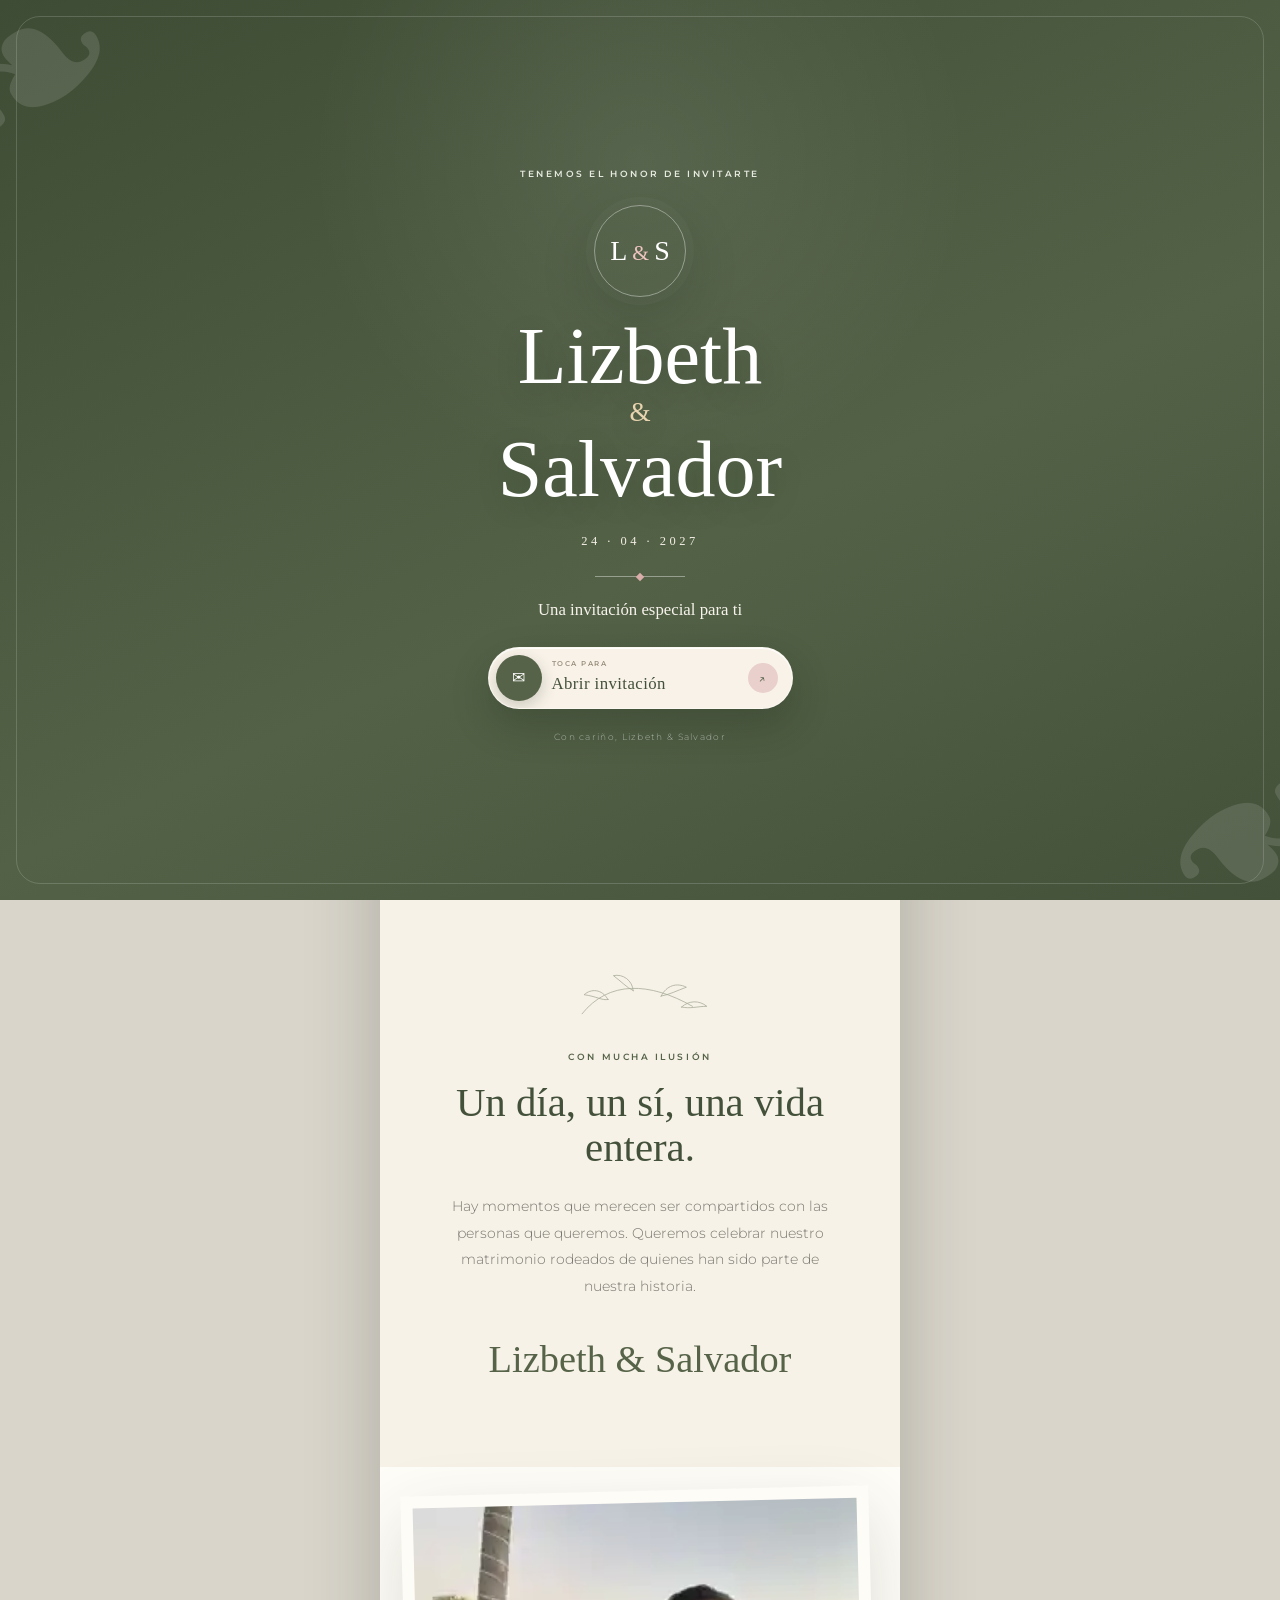
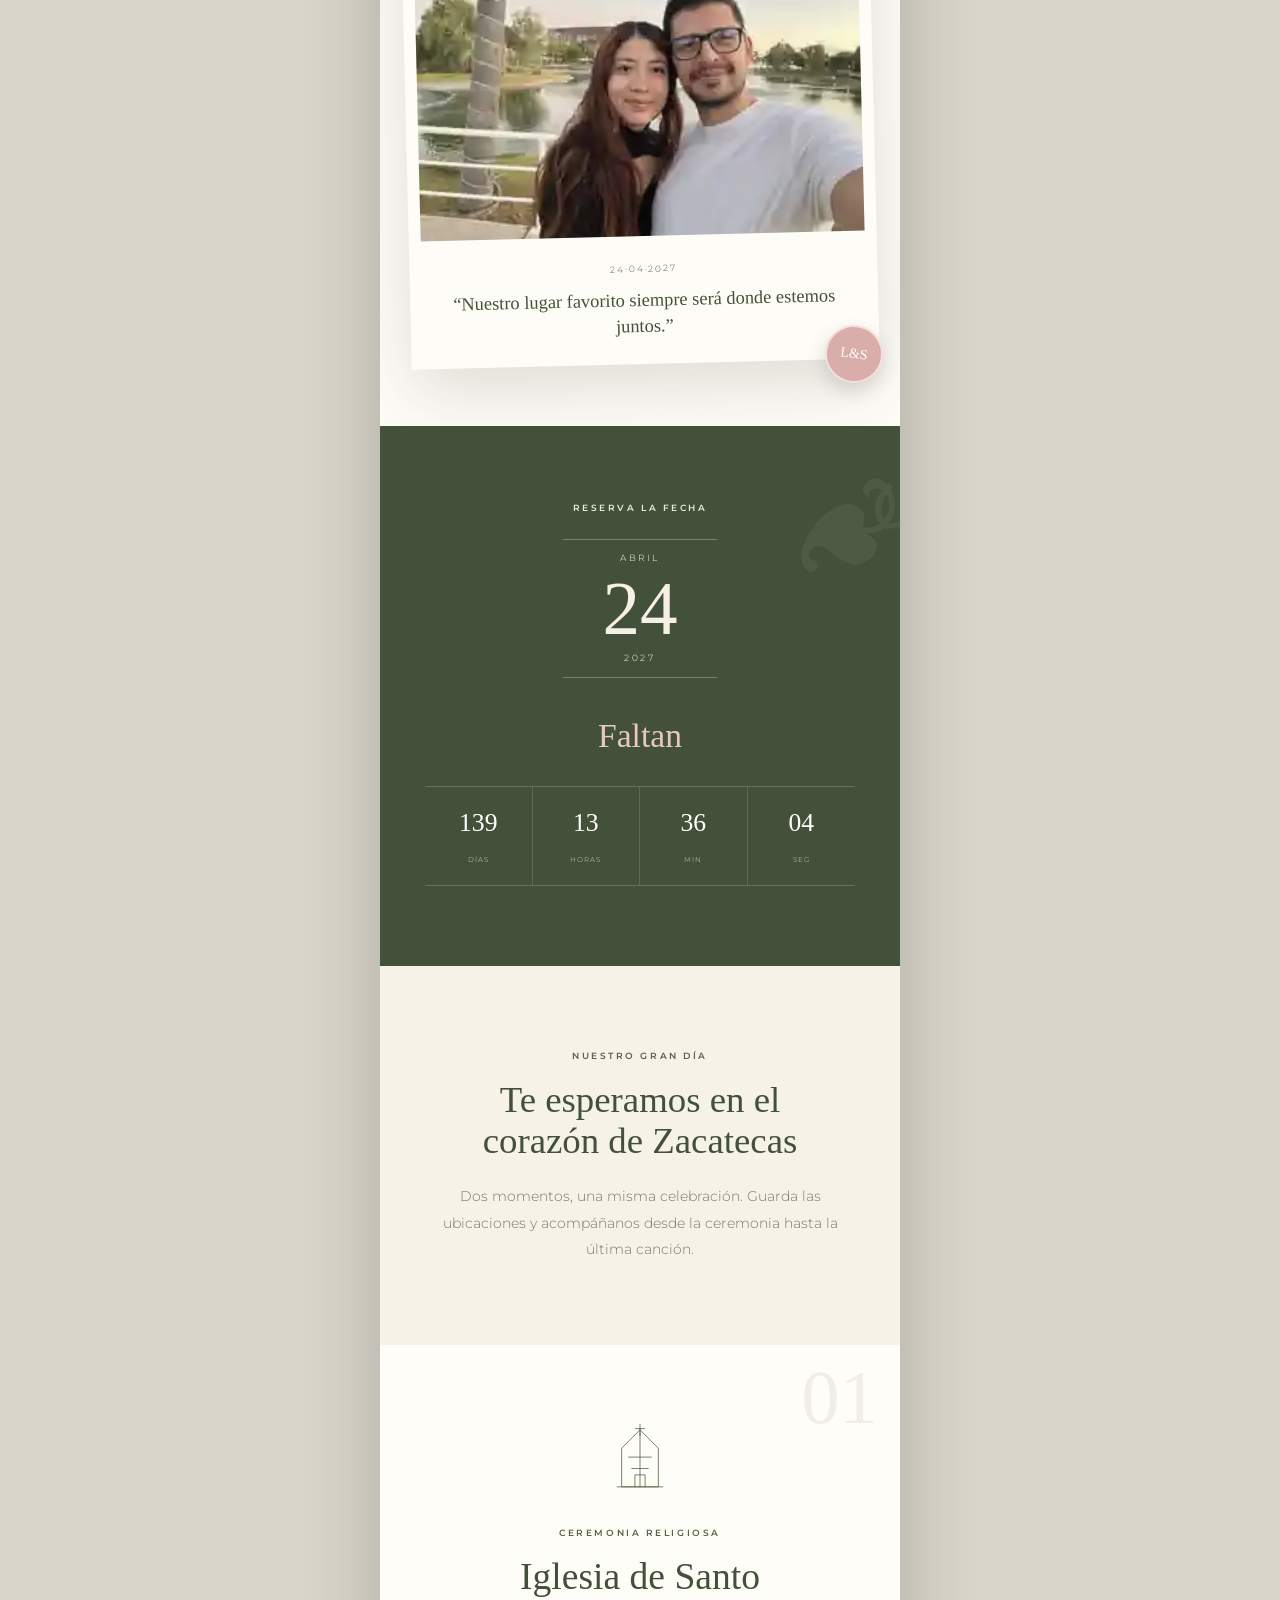
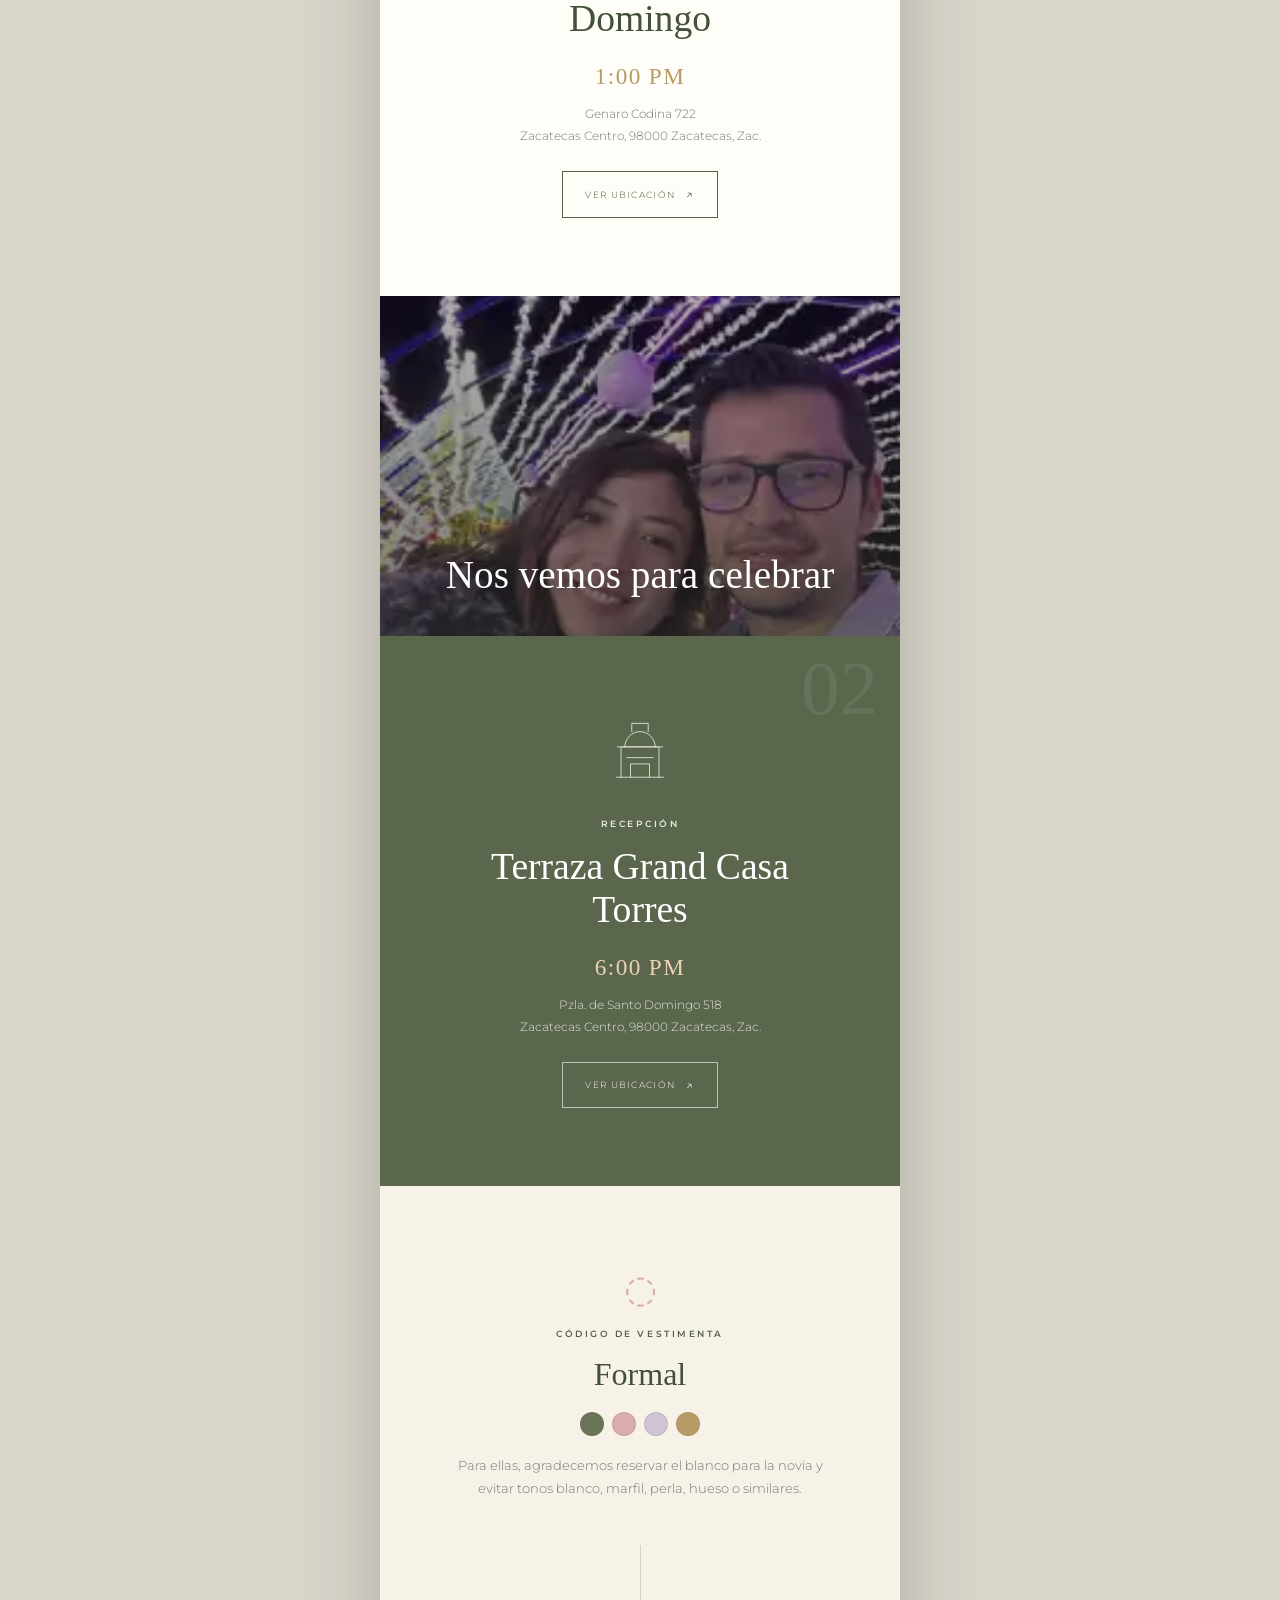
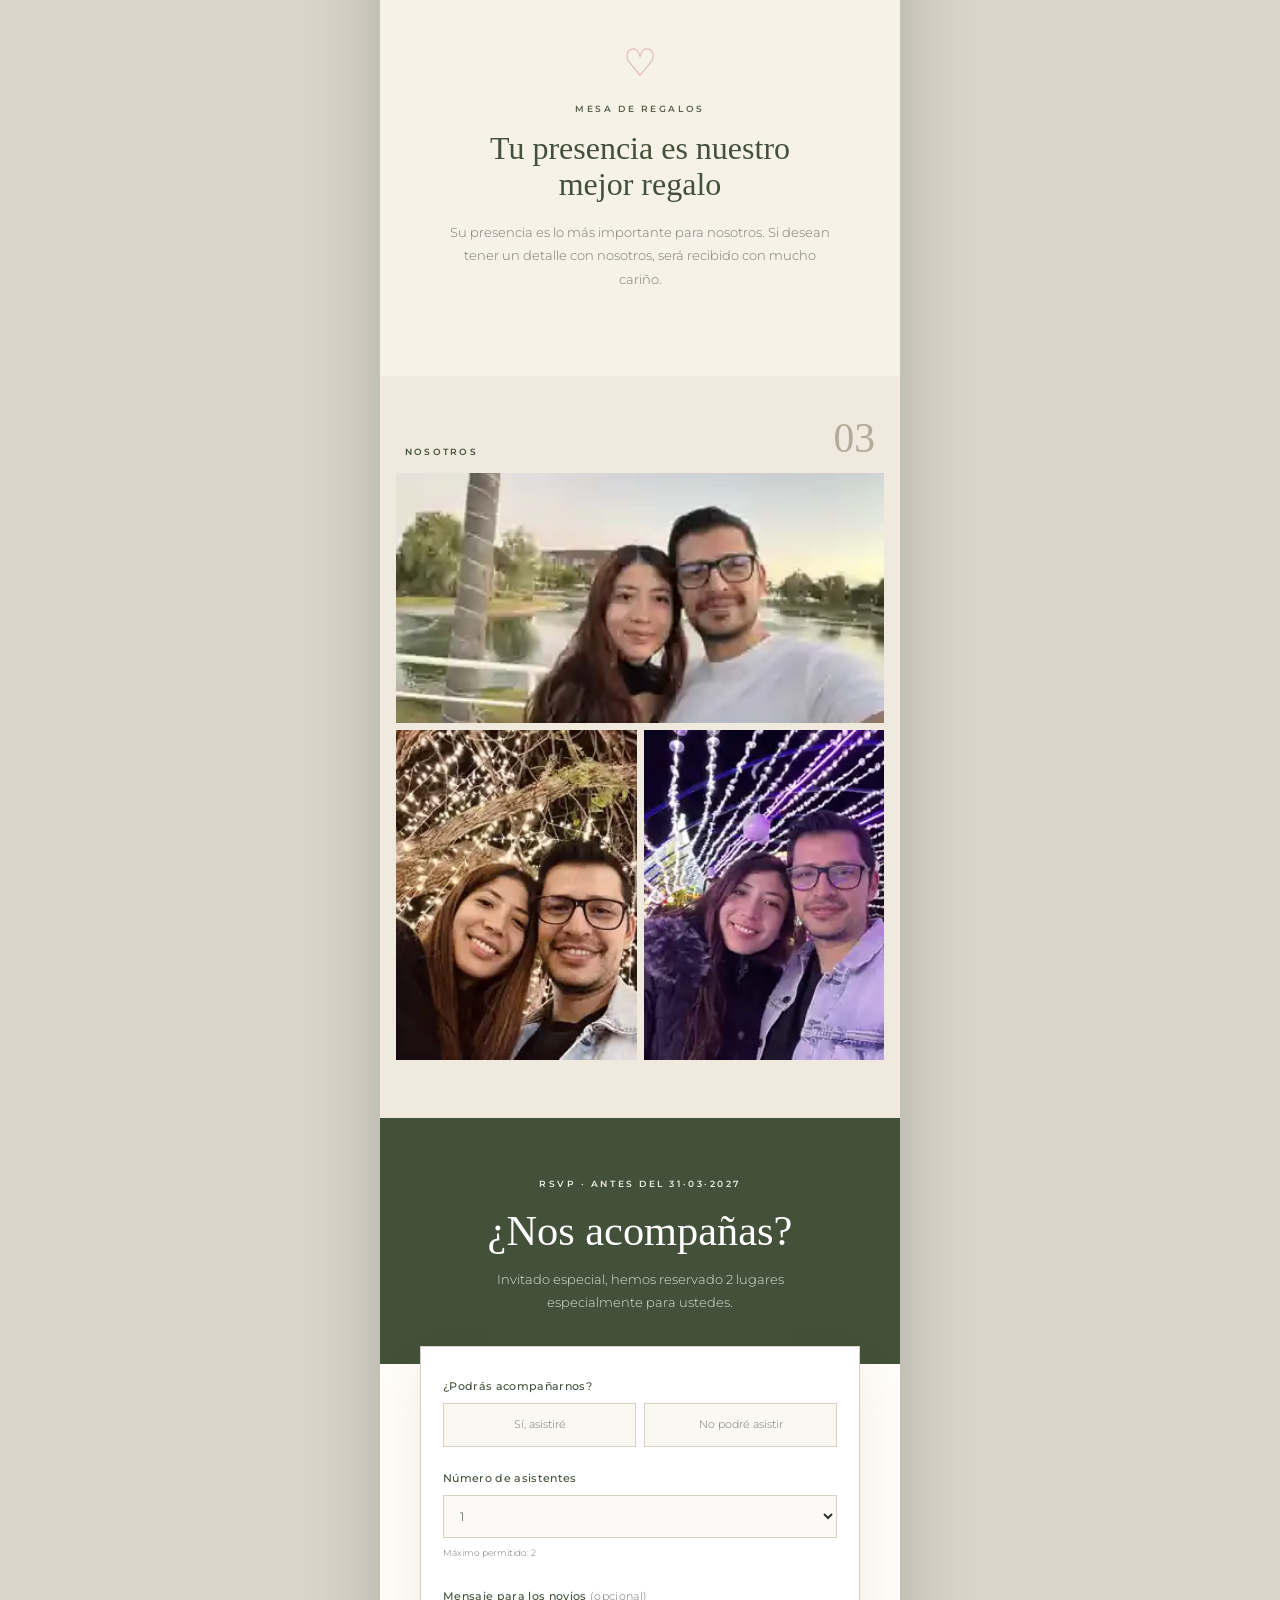
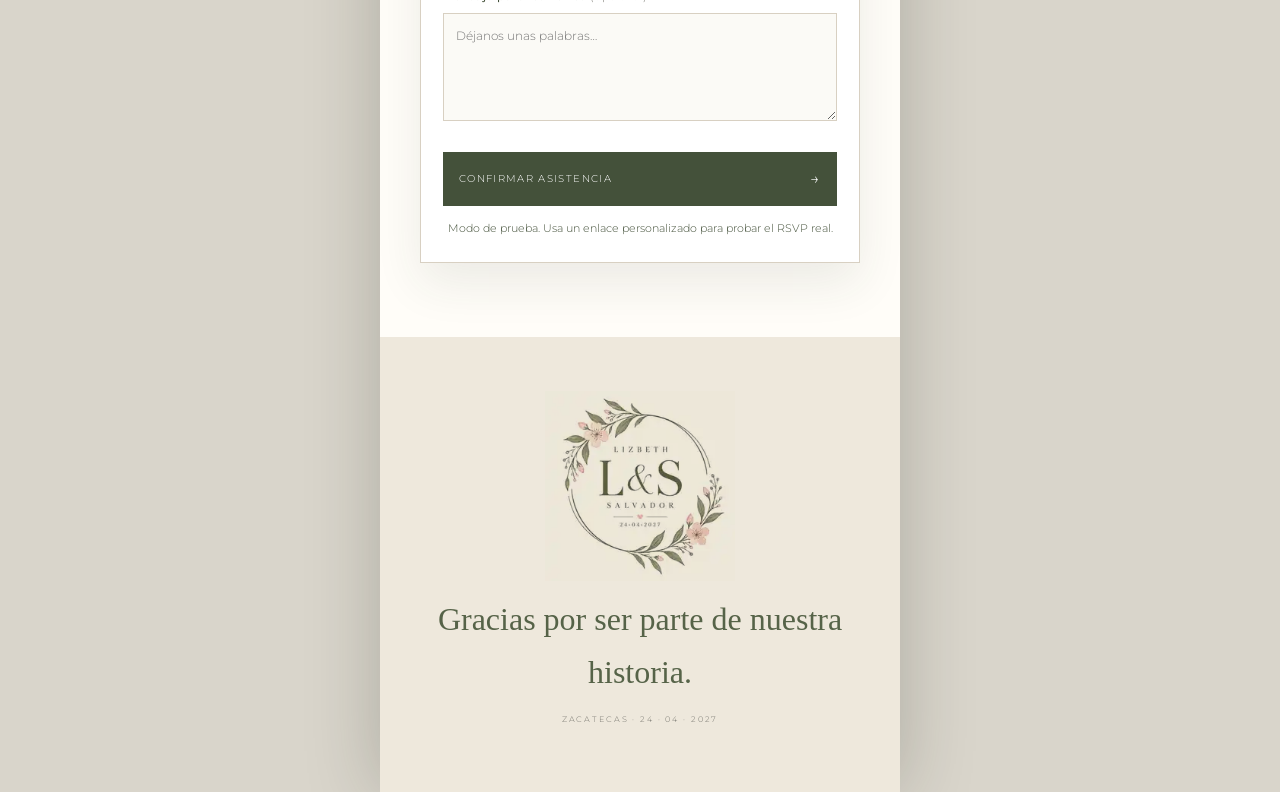
==== commit 1e8d9f41: "Unificar tipografías con Playfair Display y Montserrat" ====
--- a/index.html
+++ b/index.html
@@ -8,9 +8,10 @@
   <title>Lizbeth & Salvador · 24·04·2027</title>
   <link rel="preconnect" href="https://fonts.googleapis.com">
   <link rel="preconnect" href="https://fonts.gstatic.com" crossorigin>
-  <link href="https://fonts.googleapis.com/css2?family=Italiana&family=Montserrat:wght@300;400;500;600&family=Parisienne&display=swap" rel="stylesheet">
+  <link href="https://fonts.googleapis.com/css2?family=Montserrat:wght@300;400;500;600&family=Playfair+Display:ital,wght@0,400;0,500;0,600;1,400;1,500&display=swap" rel="stylesheet">
   <link rel="stylesheet" href="styles.css" />
   <link rel="stylesheet" href="opening-v2.css" />
+  <link rel="stylesheet" href="typography-v2.css" />
 </head>
 <body class="locked">
   <div class="page-bg" aria-hidden="true"></div>
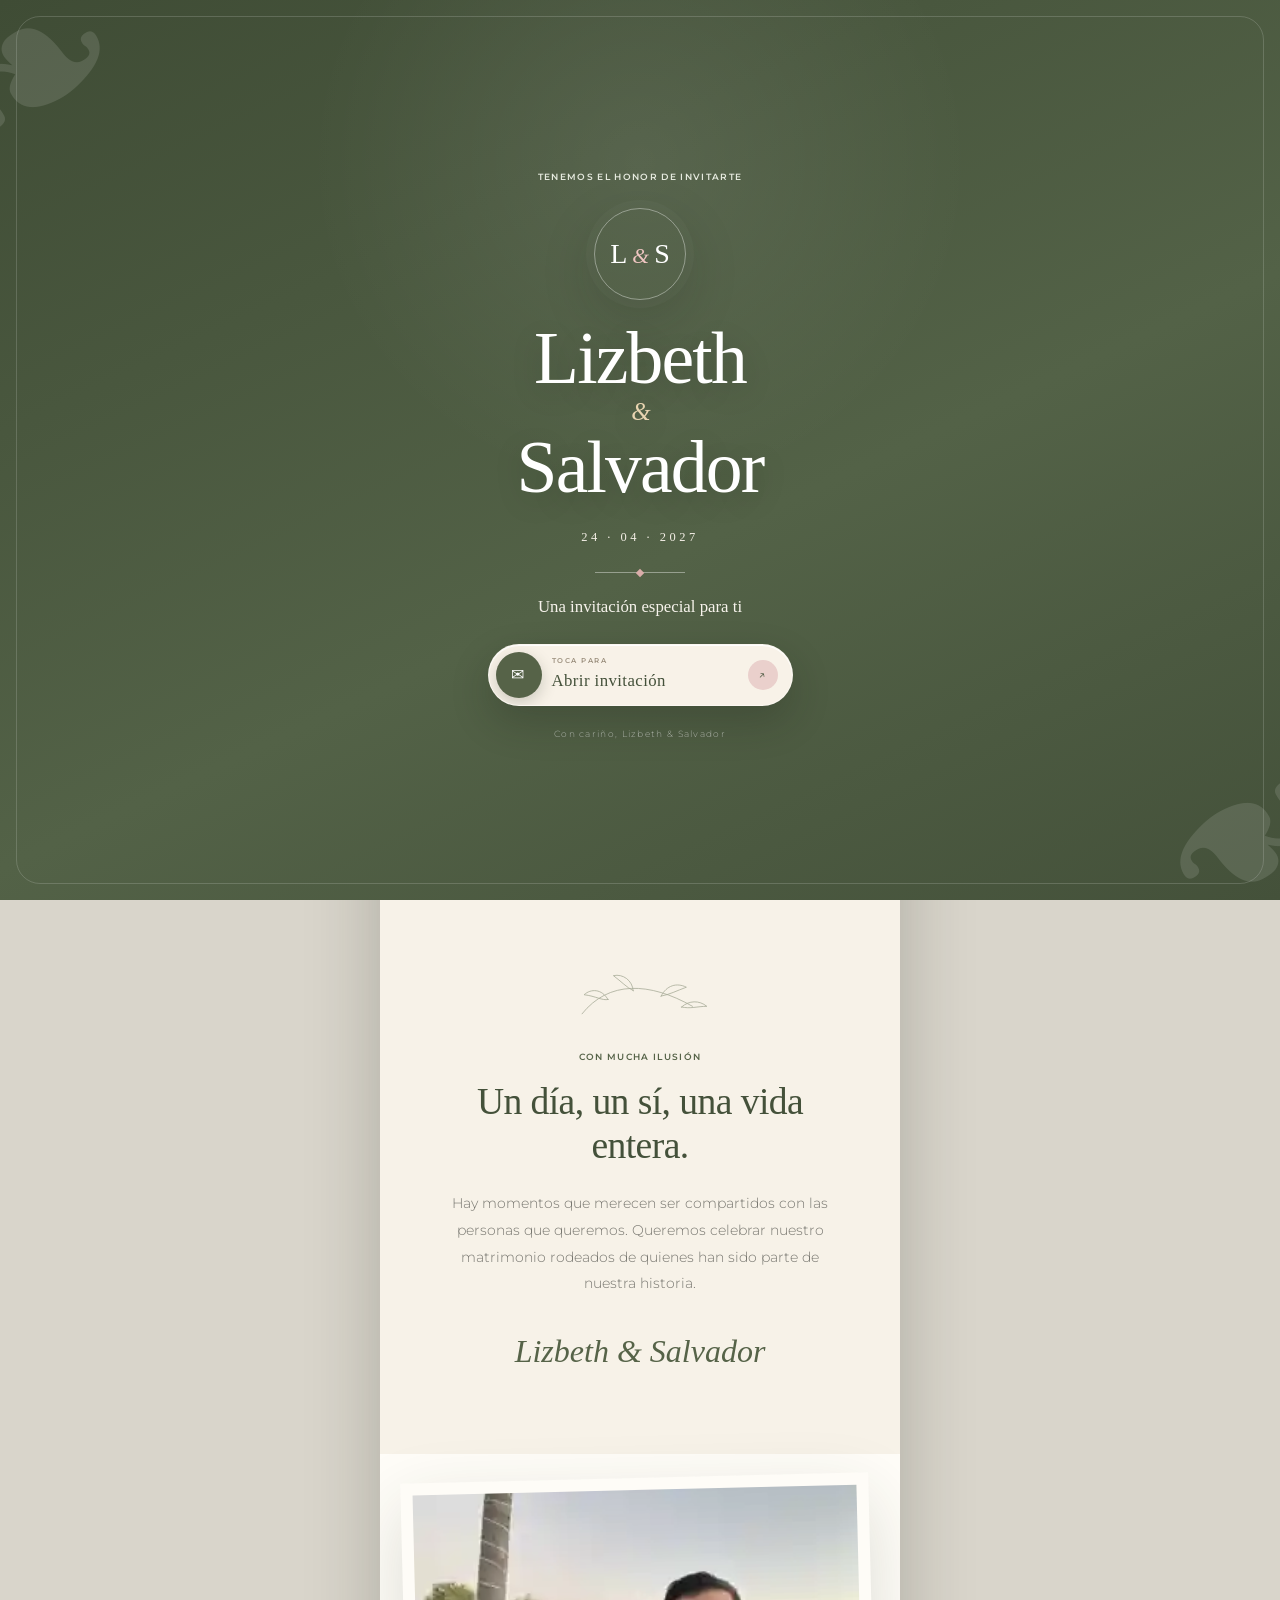
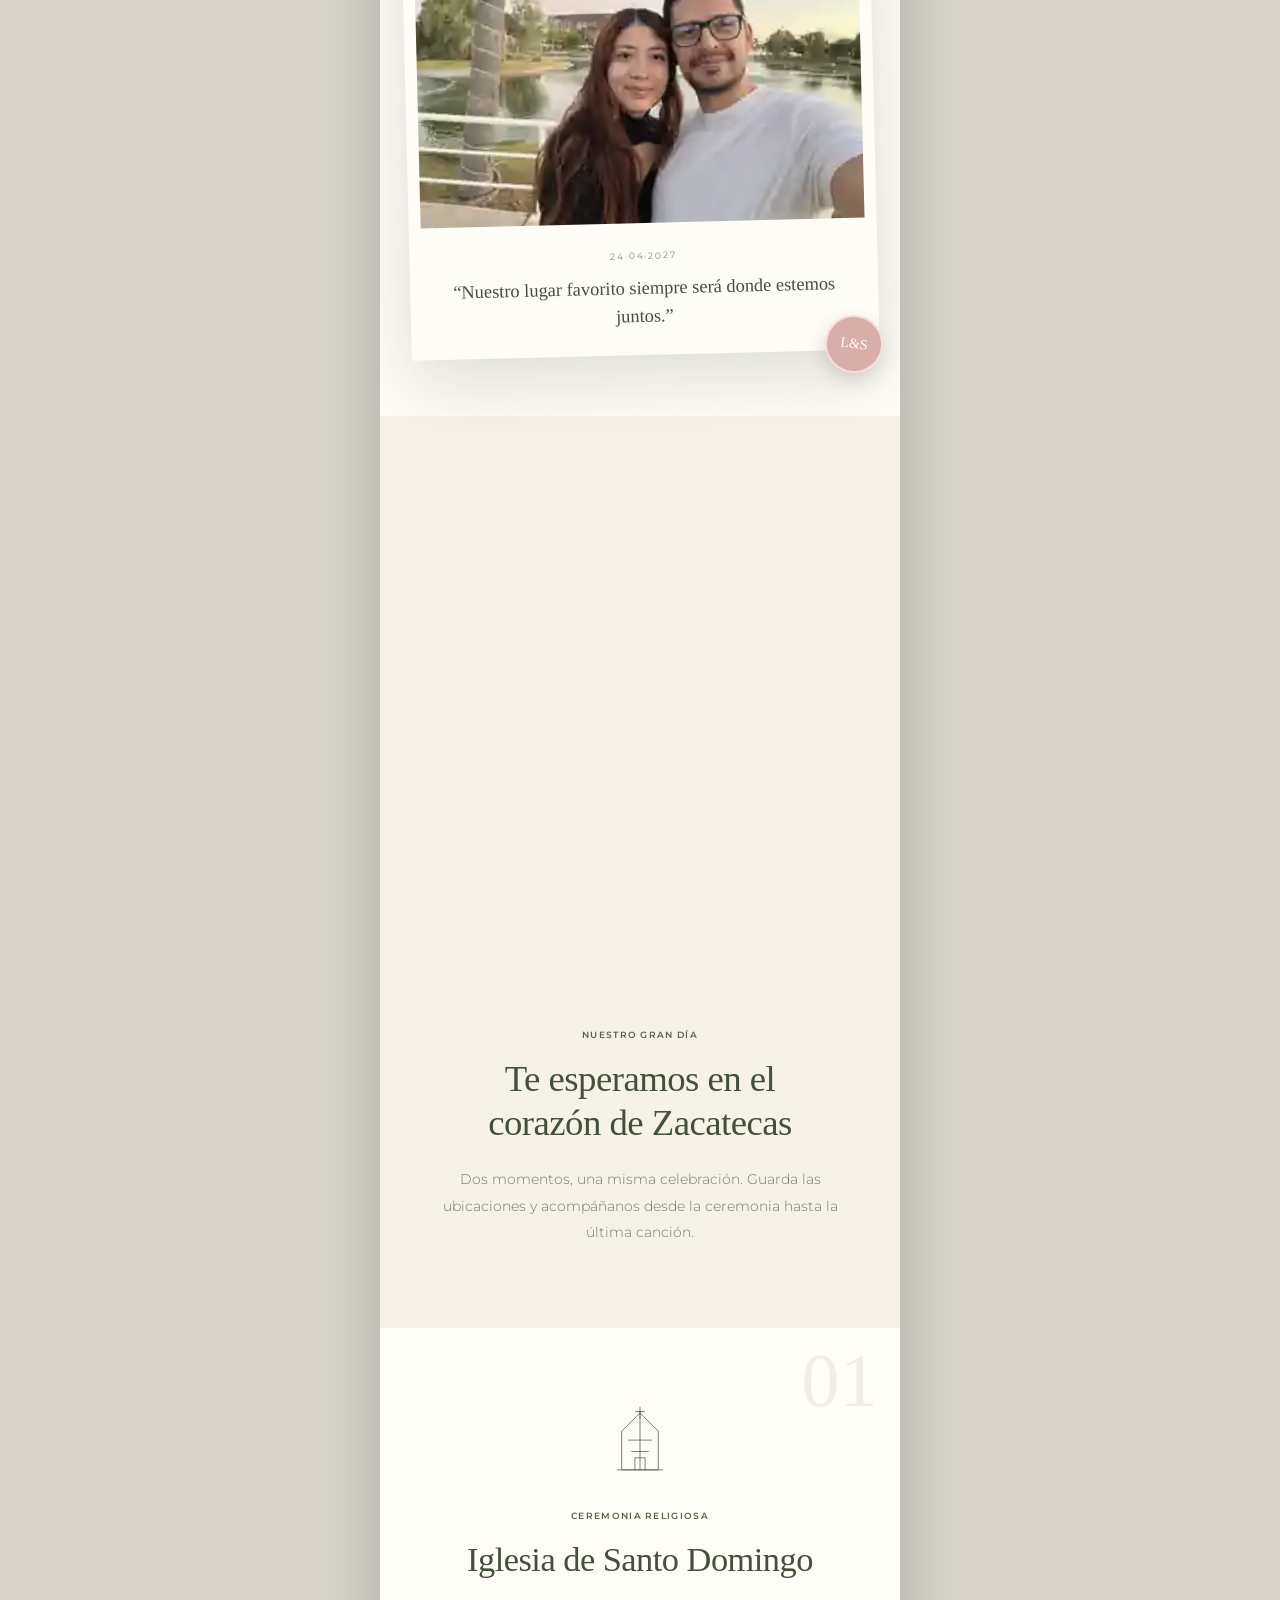
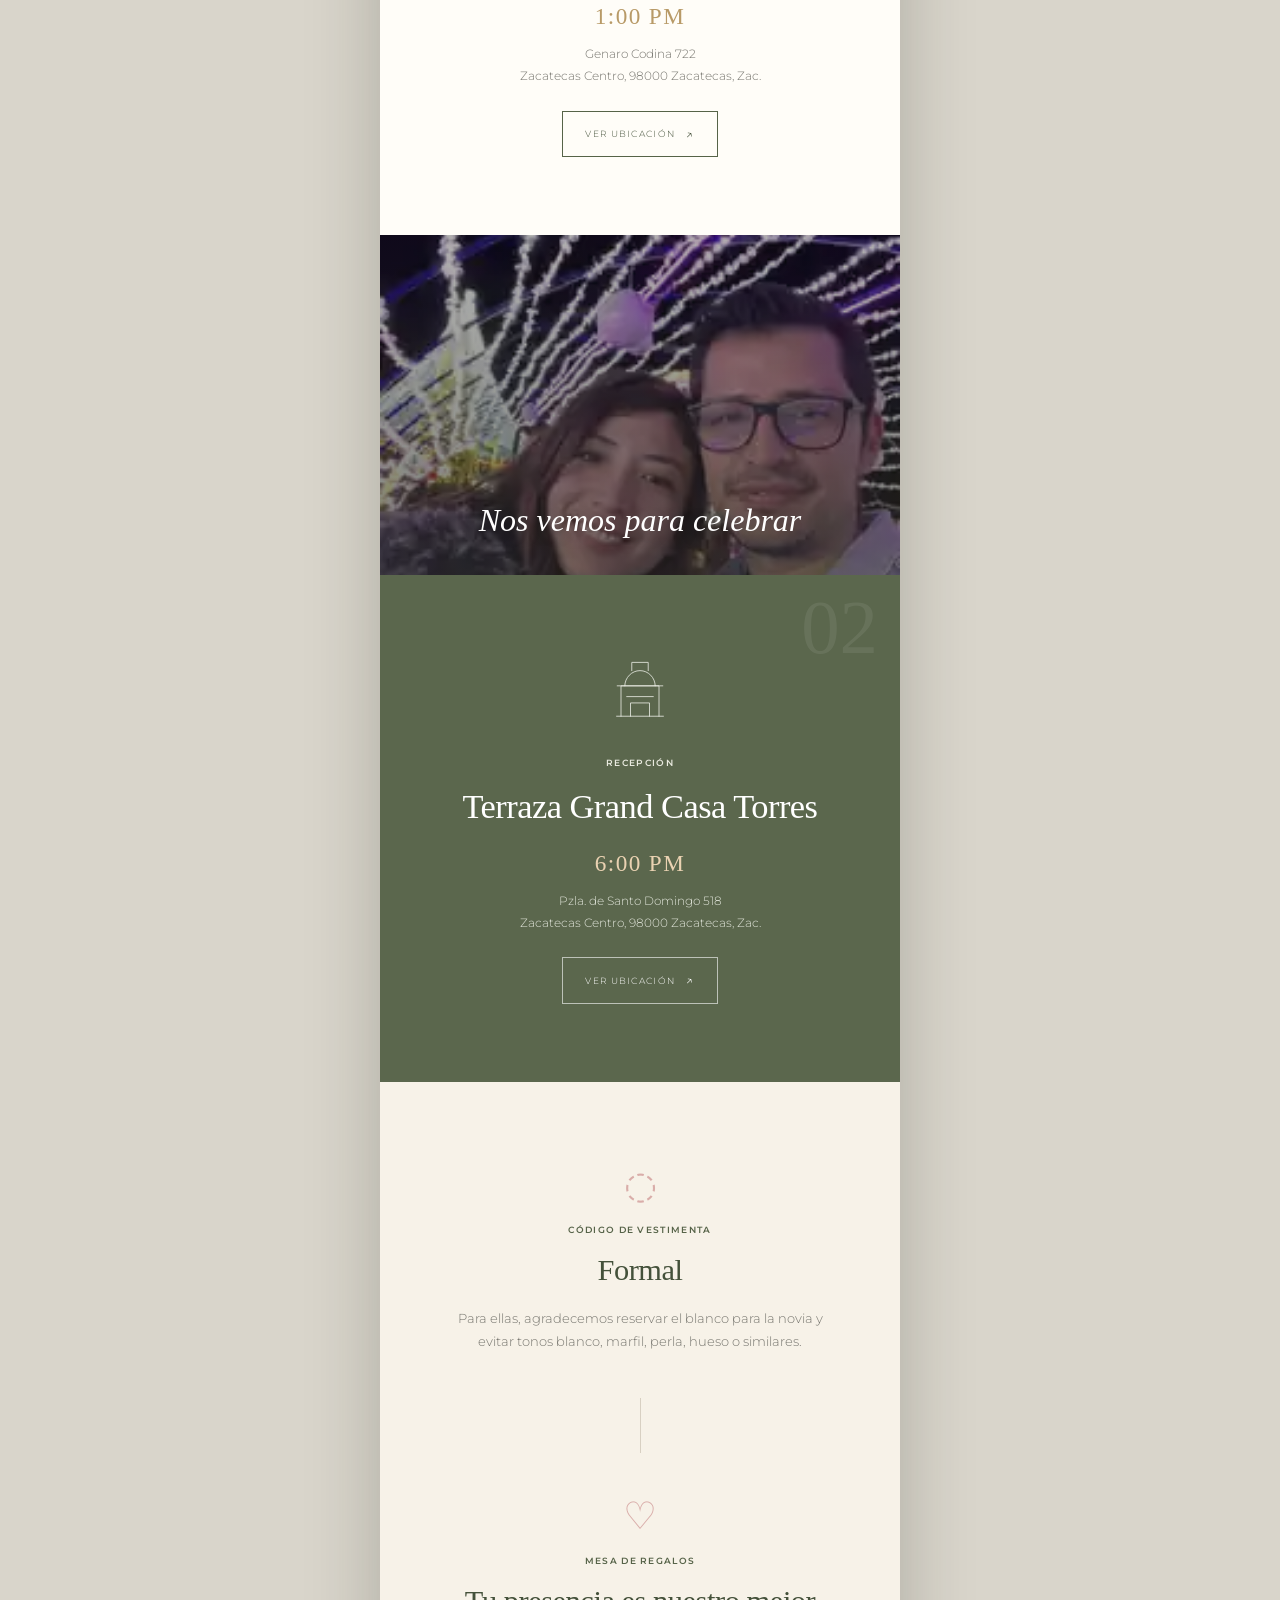
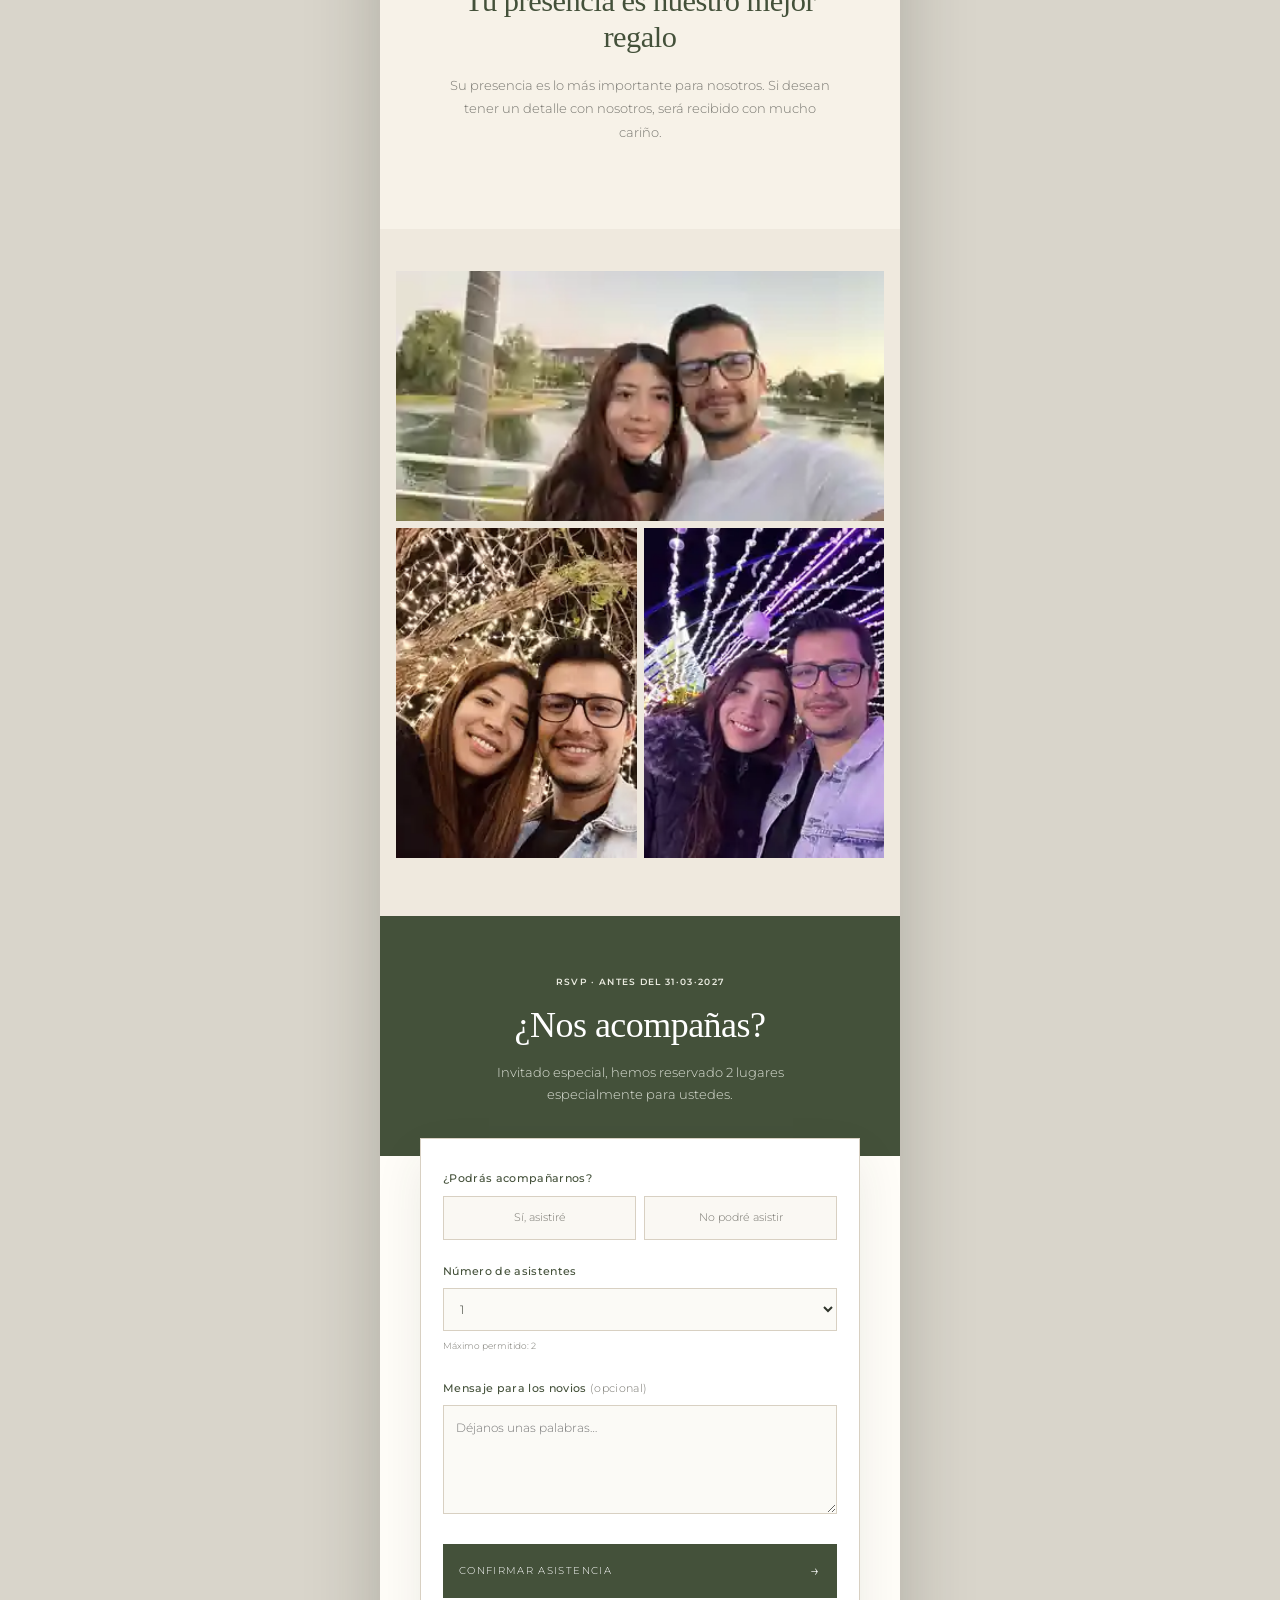
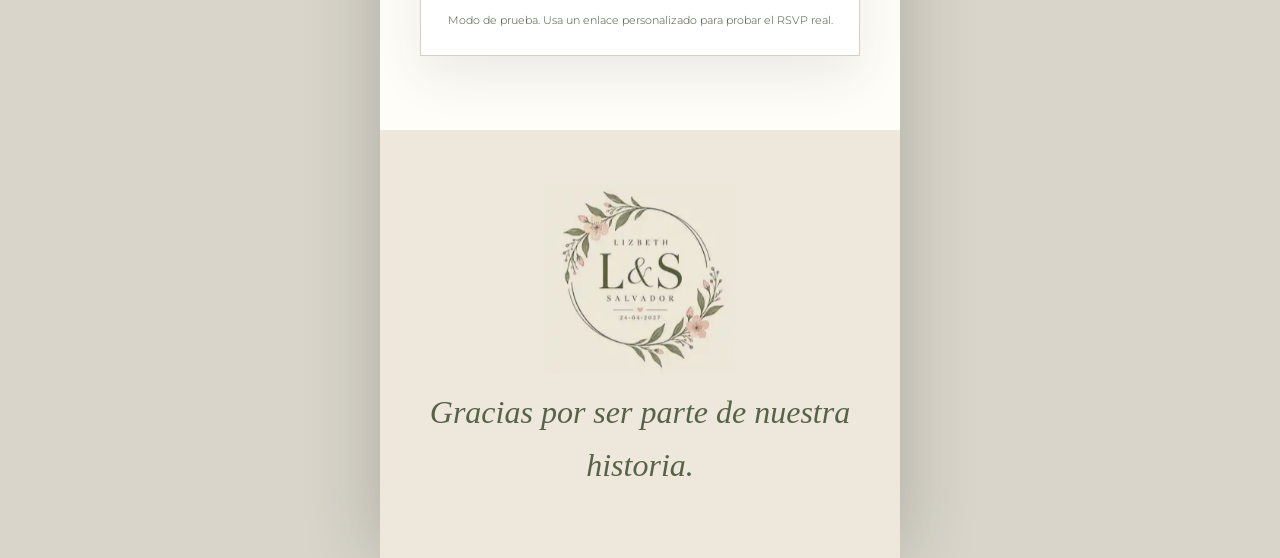
==== commit ac908613: "quitar info no necesaria" ====
--- a/index.html
+++ b/index.html
@@ -126,7 +126,6 @@
         <span class="details__icon">◌</span>
         <p class="micro">CÓDIGO DE VESTIMENTA</p>
         <h3>Formal</h3>
-        <div class="palette" aria-hidden="true"><i></i><i></i><i></i><i></i></div>
         <p>Para ellas, agradecemos reservar el blanco para la novia y evitar tonos blanco, marfil, perla, hueso o similares.</p>
       </div>
       <div class="details__divider"></div>
@@ -139,7 +138,6 @@
     </section>
 
     <section class="gallery reveal" aria-label="Galería de Lizbeth y Salvador">
-      <div class="gallery__label"><span>NOSOTROS</span><b>03</b></div>
       <div class="gallery__grid">
         <figure class="gallery__wide"><img src="assets/foto-portada.webp" alt="Lizbeth y Salvador" loading="lazy"></figure>
         <figure><img src="assets/foto-luces.webp" alt="Lizbeth y Salvador" loading="lazy"></figure>
@@ -182,7 +180,6 @@
     <footer class="footer reveal">
       <img src="assets/logo.webp" alt="Lizbeth y Salvador · 24·04·2027" loading="lazy">
       <p>Gracias por ser parte de nuestra historia.</p>
-      <small>ZACATECAS · 24 · 04 · 2027</small>
     </footer>
   </main>
 
--- a/typography-v2.css
+++ b/typography-v2.css
@@ -0,0 +1,158 @@
+/* Sistema tipográfico unificado: Playfair Display + Montserrat */
+body,
+button,
+a,
+input,
+select,
+textarea,
+.micro,
+.lead,
+.hero__topline,
+.hero__date,
+.event-card__address,
+.outline-button,
+.open-button,
+.cover small,
+.music-pill small,
+.details__item > p:last-child,
+.gallery__label span,
+.field,
+.form-message,
+.footer small {
+  font-family: 'Montserrat', sans-serif !important;
+}
+
+.section h3,
+.event-card h3,
+.details h3,
+.rsvp h3,
+.cover__crest,
+.cover__crest i,
+.cover h1,
+.cover h1 em,
+.cover__date,
+.cover__guest,
+.music-pill b,
+.hero h2,
+.hero h2 span,
+.signature,
+.story__caption p,
+.story__seal,
+.date-lockup strong,
+.countdown-section__copy,
+.countdown strong,
+.event-card__number,
+.event-card__time,
+.event-photo-band p,
+.details__icon,
+.gallery__label b,
+.footer p {
+  font-family: 'Playfair Display', serif !important;
+}
+
+.cover h1,
+.hero h2 {
+  font-weight: 500 !important;
+  font-style: normal !important;
+  letter-spacing: -0.025em;
+  line-height: 0.98 !important;
+}
+
+.cover h1 em,
+.hero h2 span,
+.cover__crest i,
+.signature,
+.countdown-section__copy,
+.event-photo-band p,
+.footer p {
+  font-style: italic !important;
+  font-weight: 400 !important;
+}
+
+.cover h1 {
+  font-size: clamp(2.7rem, 10vw, 4.6rem) !important;
+}
+
+.hero h2 {
+  font-size: clamp(3.4rem, 14vw, 5.5rem) !important;
+}
+
+.hero h2 span {
+  font-size: .38em !important;
+  line-height: 1.2 !important;
+  letter-spacing: 0;
+}
+
+.section h3,
+.event-card h3,
+.details h3,
+.rsvp h3 {
+  font-weight: 500 !important;
+  letter-spacing: -0.015em;
+  line-height: 1.18 !important;
+}
+
+.intro h3 {
+  font-size: 2.35rem !important;
+}
+
+.event-card h3 {
+  font-size: 2.15rem !important;
+}
+
+.details h3 {
+  font-size: 1.9rem !important;
+}
+
+.rsvp h3 {
+  font-size: 2.25rem !important;
+}
+
+.signature,
+.countdown-section__copy,
+.event-photo-band p,
+.footer p {
+  letter-spacing: 0;
+}
+
+.signature {
+  font-size: 2rem !important;
+}
+
+.countdown-section__copy {
+  font-size: 1.65rem !important;
+}
+
+.event-photo-band p {
+  font-size: 2rem !important;
+}
+
+.cover__guest,
+.story__caption p {
+  line-height: 1.5 !important;
+}
+
+.micro,
+.open-button,
+.outline-button,
+.hero__topline,
+.hero__date,
+.footer small {
+  letter-spacing: .14em !important;
+}
+
+@media (max-width: 420px) {
+  .cover h1 {
+    font-size: 2.9rem !important;
+  }
+
+  .hero h2 {
+    font-size: 3.6rem !important;
+  }
+
+  .intro h3,
+  .event-card h3,
+  .rsvp h3 {
+    font-size: 1.95rem !important;
+  }
+}
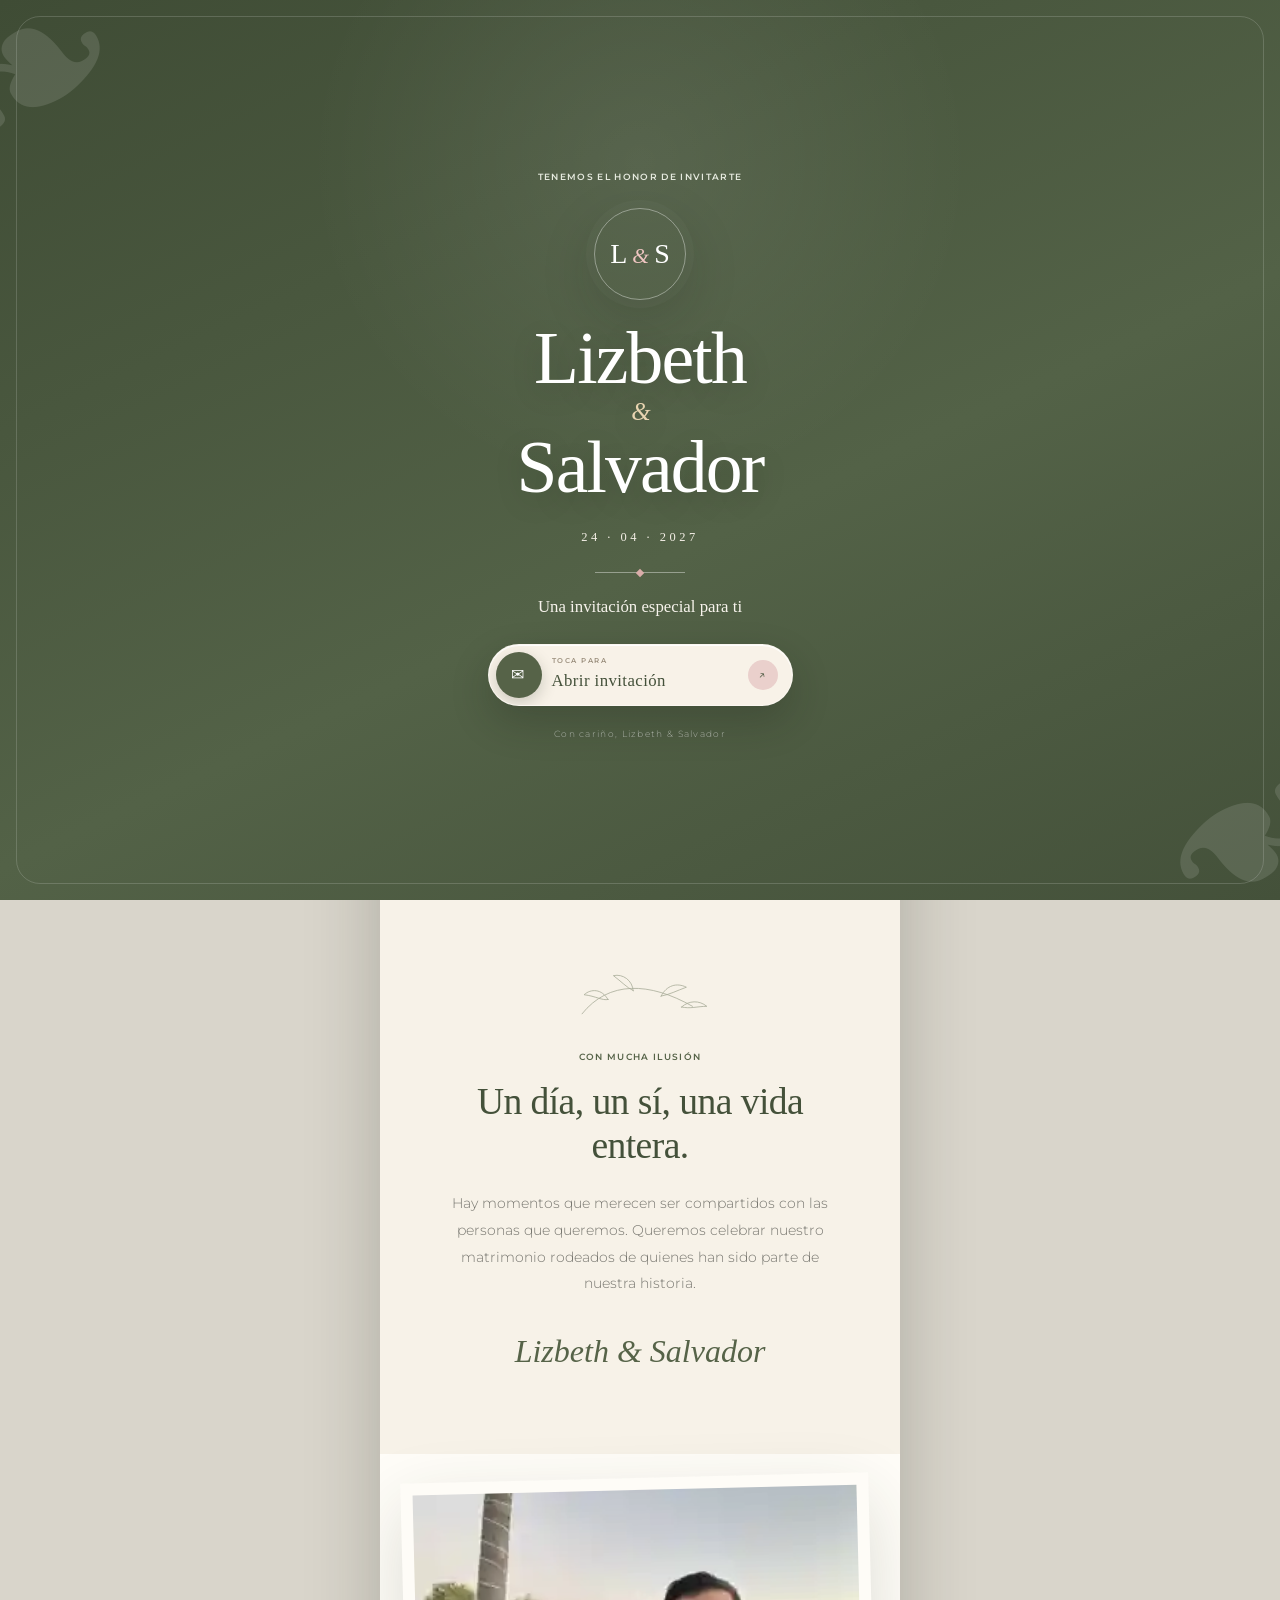
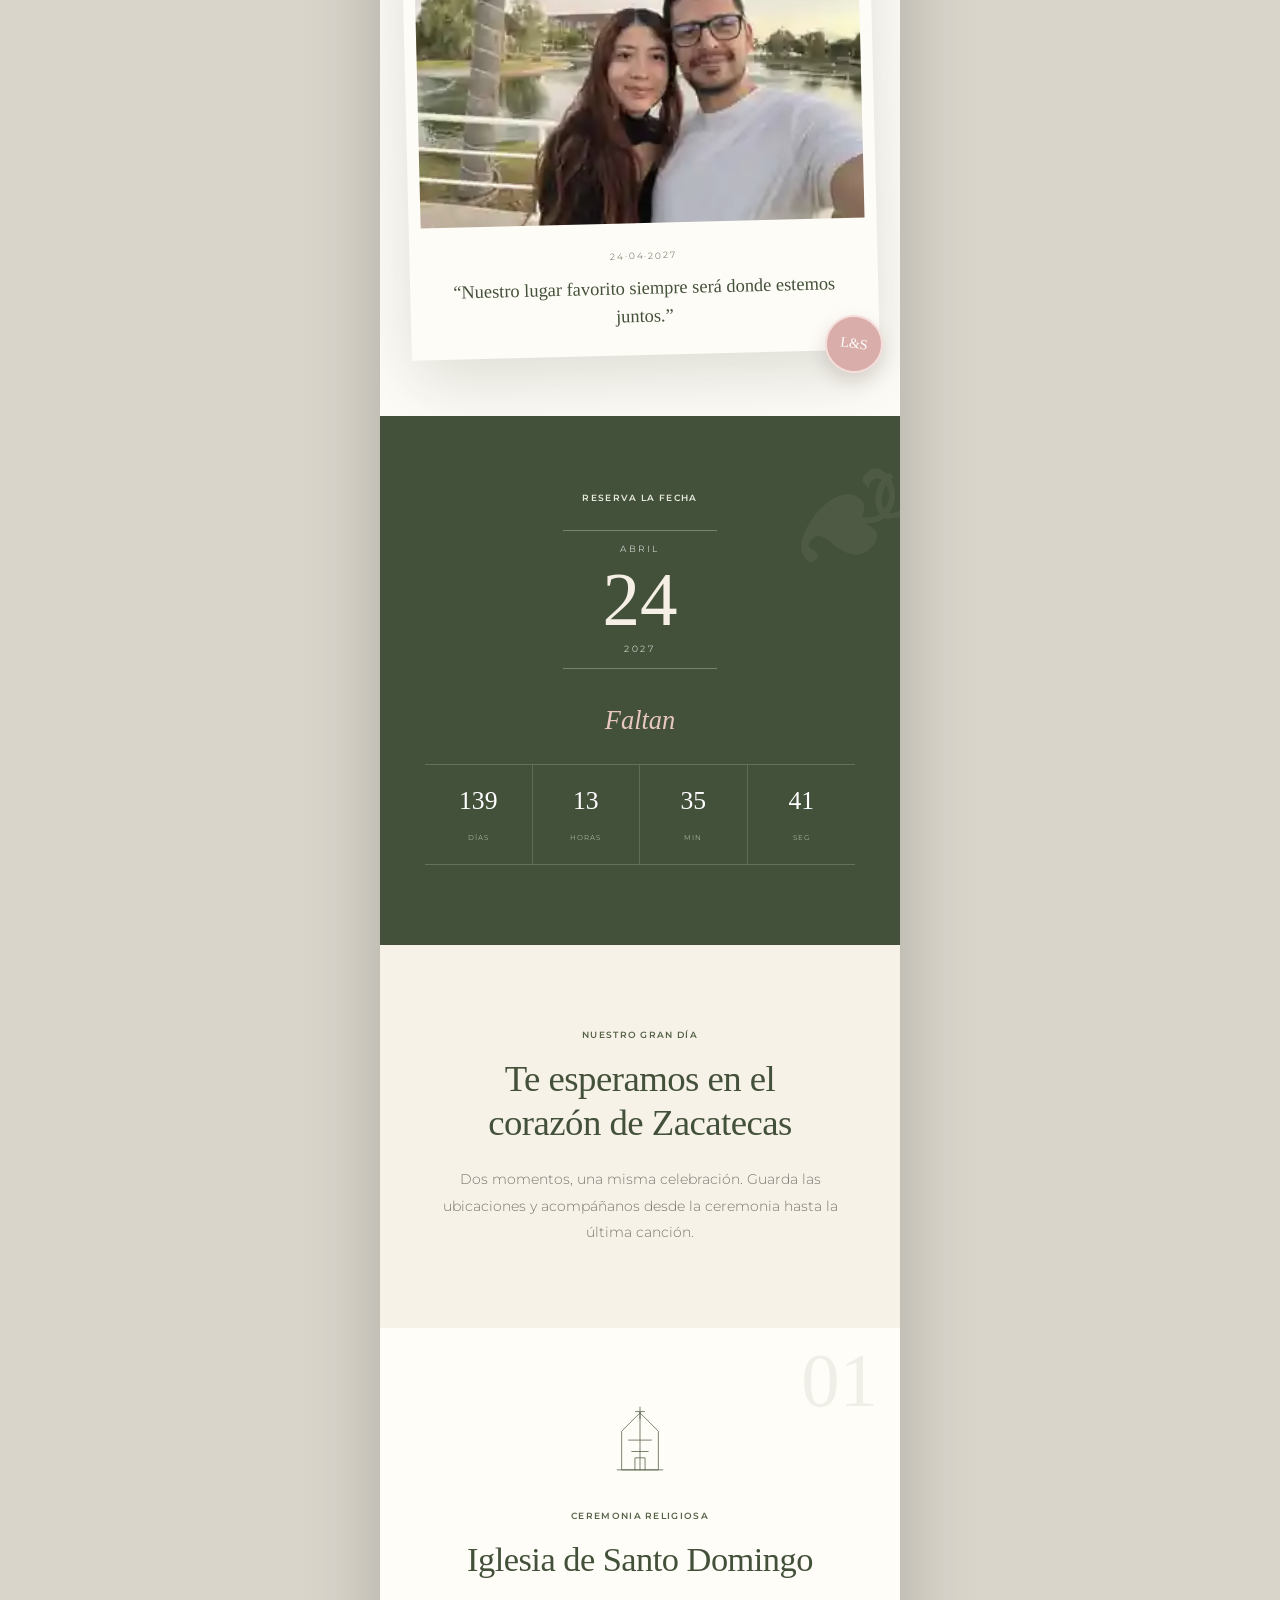
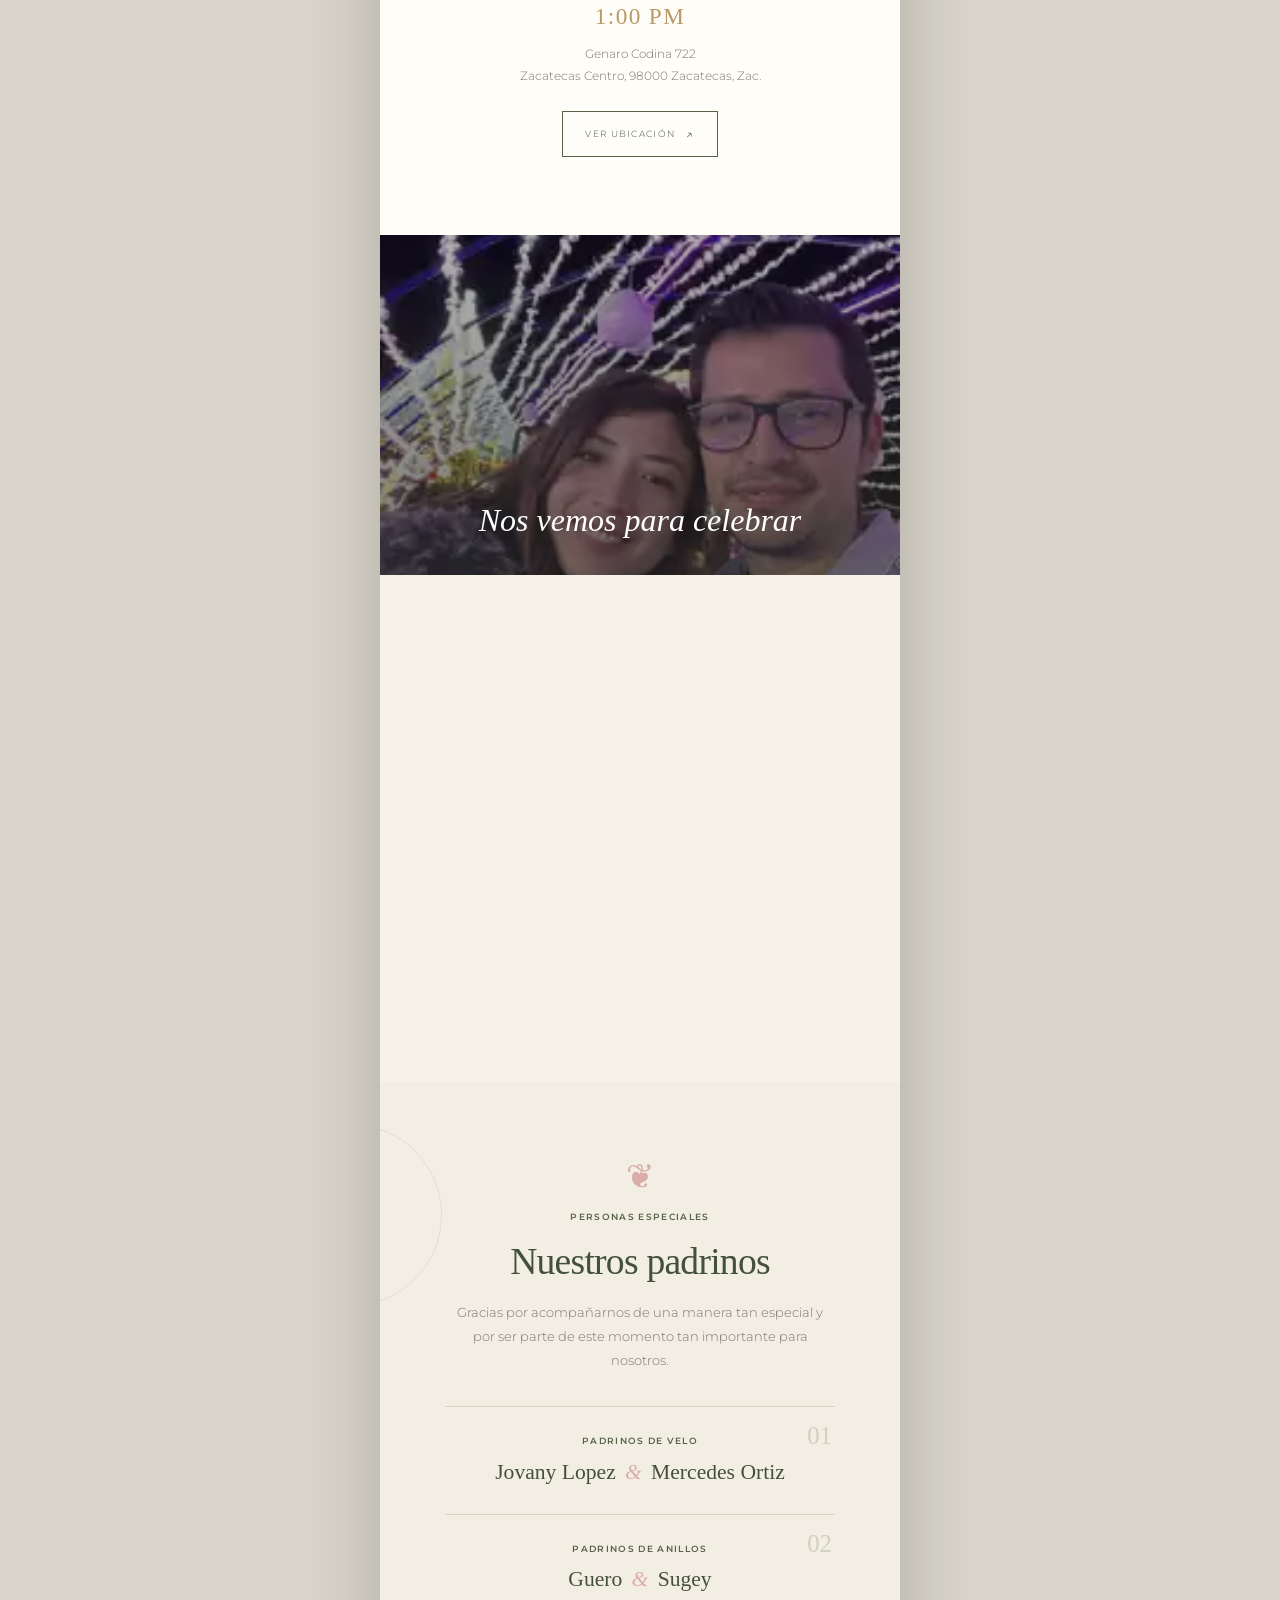
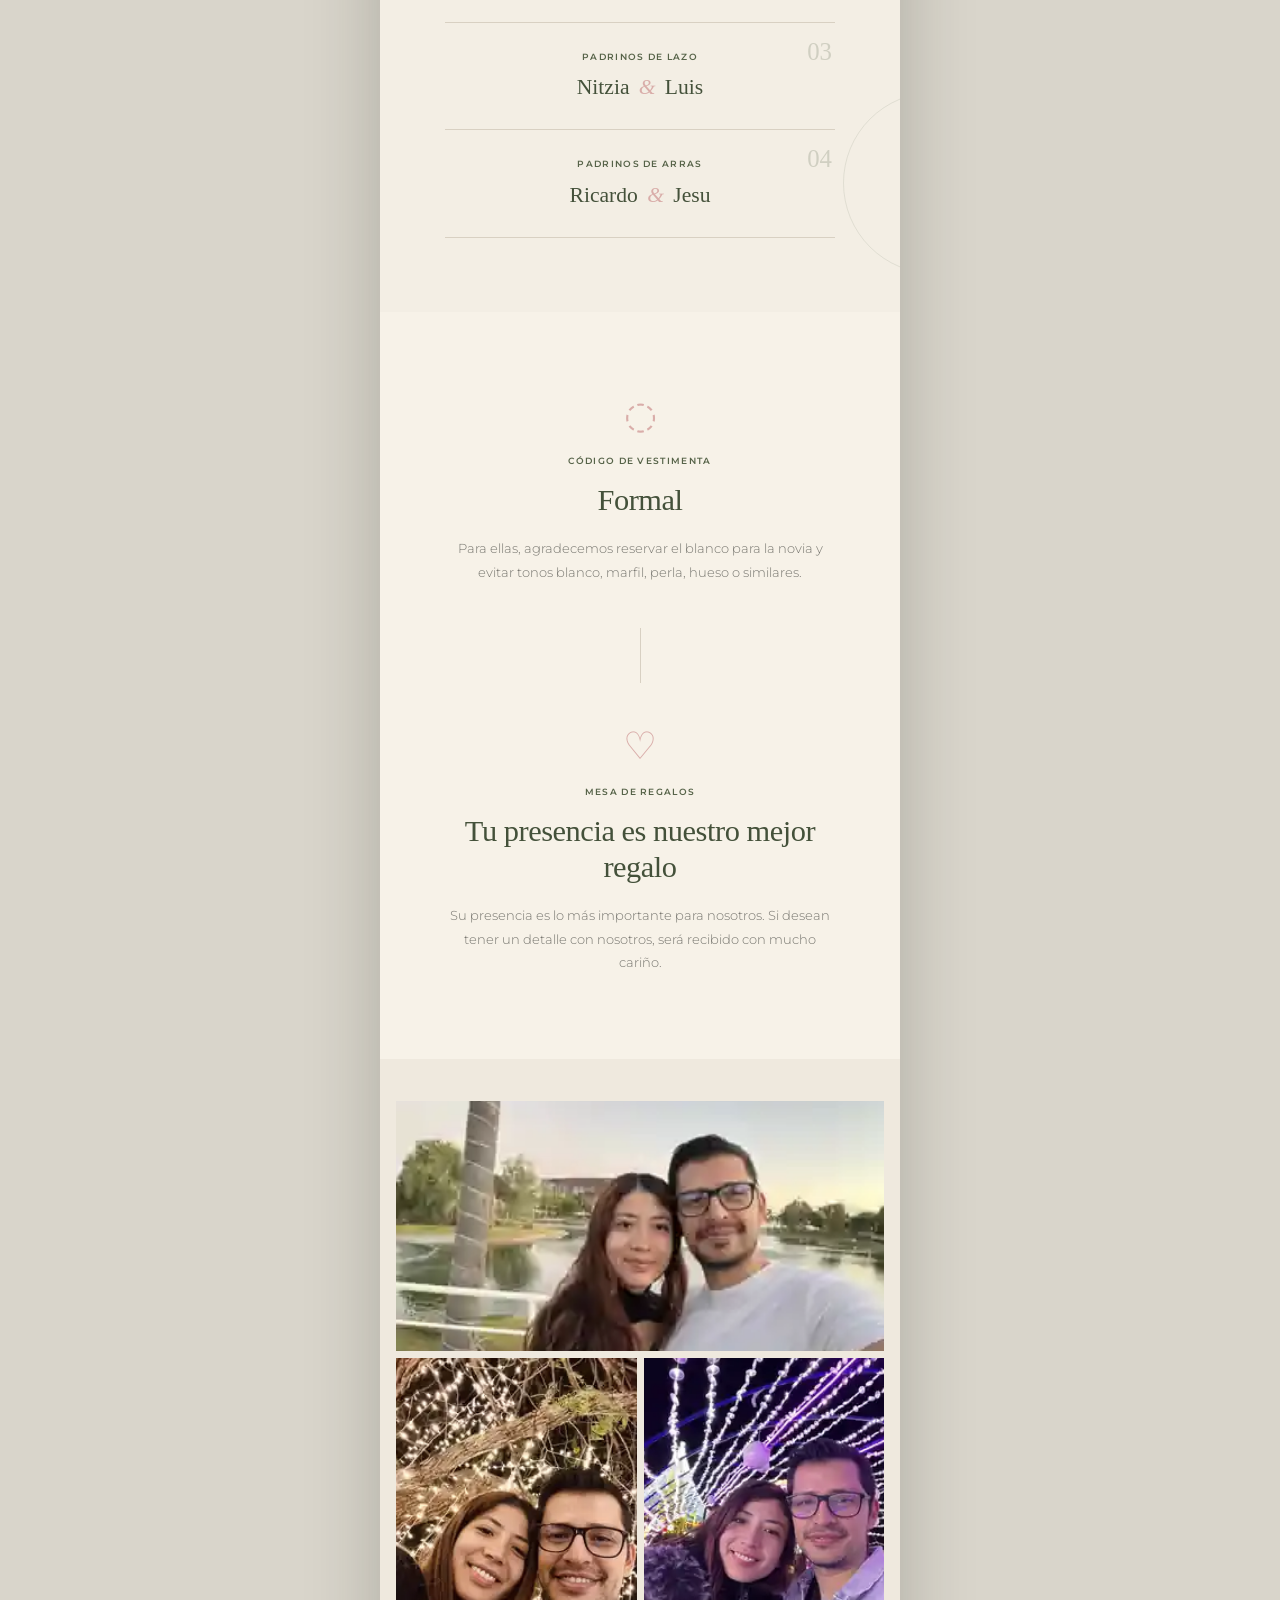
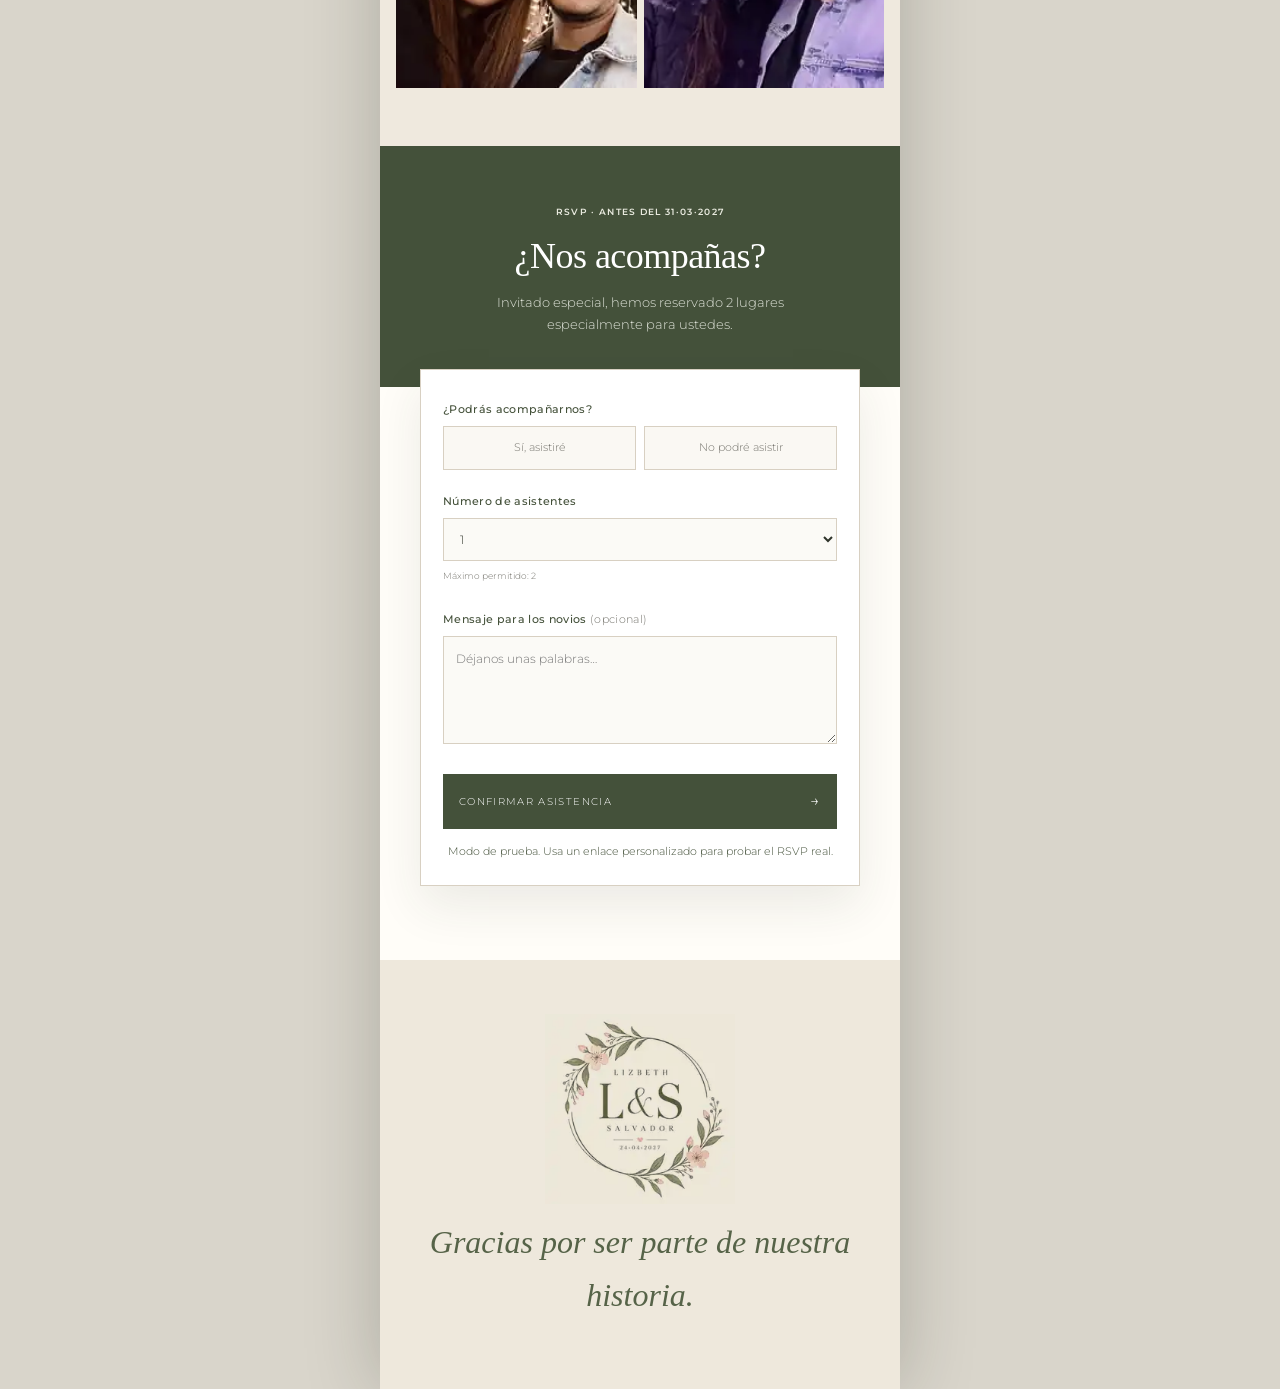
==== commit 2d91d637: "Agregar sección de padrinos" ====
--- a/index.html
+++ b/index.html
@@ -12,6 +12,7 @@
   <link rel="stylesheet" href="styles.css" />
   <link rel="stylesheet" href="opening-v2.css" />
   <link rel="stylesheet" href="typography-v2.css" />
+  <link rel="stylesheet" href="padrinos.css" />
 </head>
 <body class="locked">
   <div class="page-bg" aria-hidden="true"></div>
@@ -121,6 +122,39 @@
       <a id="receptionMap" class="outline-button outline-button--light" target="_blank" rel="noopener">Ver ubicación <span>↗</span></a>
     </section>
 
+    <section class="padrinos-section reveal" aria-labelledby="padrinosTitle">
+      <div class="padrinos-section__ornament" aria-hidden="true">❦</div>
+      <p class="micro">PERSONAS ESPECIALES</p>
+      <h3 id="padrinosTitle">Nuestros padrinos</h3>
+      <p class="padrinos-section__intro">Gracias por acompañarnos de una manera tan especial y por ser parte de este momento tan importante para nosotros.</p>
+
+      <div class="padrinos-list">
+        <article class="padrino-item">
+          <span class="padrino-item__index">01</span>
+          <p class="micro">PADRINOS DE VELO</p>
+          <h4>Jovany Lopez <span>&</span> Mercedes Ortiz</h4>
+        </article>
+
+        <article class="padrino-item">
+          <span class="padrino-item__index">02</span>
+          <p class="micro">PADRINOS DE ANILLOS</p>
+          <h4>Guero <span>&</span> Sugey</h4>
+        </article>
+
+        <article class="padrino-item">
+          <span class="padrino-item__index">03</span>
+          <p class="micro">PADRINOS DE LAZO</p>
+          <h4>Nitzia <span>&</span> Luis</h4>
+        </article>
+
+        <article class="padrino-item">
+          <span class="padrino-item__index">04</span>
+          <p class="micro">PADRINOS DE ARRAS</p>
+          <h4>Ricardo <span>&</span> Jesu</h4>
+        </article>
+      </div>
+    </section>
+
     <section class="section section--cream details reveal">
       <div class="details__item">
         <span class="details__icon">◌</span>
--- a/padrinos.css
+++ b/padrinos.css
@@ -0,0 +1,107 @@
+/* Sección de padrinos */
+.padrinos-section{
+  position:relative;
+  overflow:hidden;
+  padding:78px 34px 74px;
+  background:#f3eee4;
+  text-align:center;
+}
+
+.padrinos-section:before,
+.padrinos-section:after{
+  content:'';
+  position:absolute;
+  width:180px;
+  height:180px;
+  border:1px solid rgba(86,99,72,.12);
+  border-radius:50%;
+  pointer-events:none;
+}
+
+.padrinos-section:before{left:-120px;top:42px}
+.padrinos-section:after{right:-125px;bottom:38px}
+
+.padrinos-section__ornament{
+  position:relative;
+  z-index:1;
+  margin:0 auto 16px;
+  color:var(--rose);
+  font-family:'Playfair Display',serif;
+  font-size:2.1rem;
+  line-height:1;
+}
+
+.padrinos-section h3{
+  position:relative;
+  z-index:1;
+  margin:0 auto;
+  color:var(--olive-2);
+  font-family:'Playfair Display',serif;
+  font-size:2.35rem;
+  font-weight:500;
+  line-height:1.15;
+  letter-spacing:-.02em;
+}
+
+.padrinos-section__intro{
+  position:relative;
+  z-index:1;
+  max-width:390px;
+  margin:18px auto 34px;
+  color:var(--muted);
+  font-family:'Montserrat',sans-serif;
+  font-size:.82rem;
+  line-height:1.8;
+}
+
+.padrinos-list{
+  position:relative;
+  z-index:1;
+  max-width:390px;
+  margin:0 auto;
+  border-top:1px solid var(--line);
+}
+
+.padrino-item{
+  position:relative;
+  padding:26px 6px 27px;
+  border-bottom:1px solid var(--line);
+}
+
+.padrino-item__index{
+  position:absolute;
+  top:17px;
+  right:3px;
+  color:rgba(86,99,72,.22);
+  font-family:'Playfair Display',serif;
+  font-size:1.55rem;
+  line-height:1;
+}
+
+.padrino-item .micro{
+  margin-bottom:8px;
+}
+
+.padrino-item h4{
+  margin:0;
+  padding:0 22px;
+  color:var(--olive-2);
+  font-family:'Playfair Display',serif;
+  font-size:1.35rem;
+  font-weight:500;
+  line-height:1.4;
+}
+
+.padrino-item h4 span{
+  display:inline-block;
+  margin:0 .18em;
+  color:var(--rose);
+  font-style:italic;
+  font-weight:400;
+}
+
+@media (max-width:420px){
+  .padrinos-section{padding:68px 26px 66px}
+  .padrinos-section h3{font-size:2.05rem}
+  .padrino-item h4{font-size:1.22rem}
+}
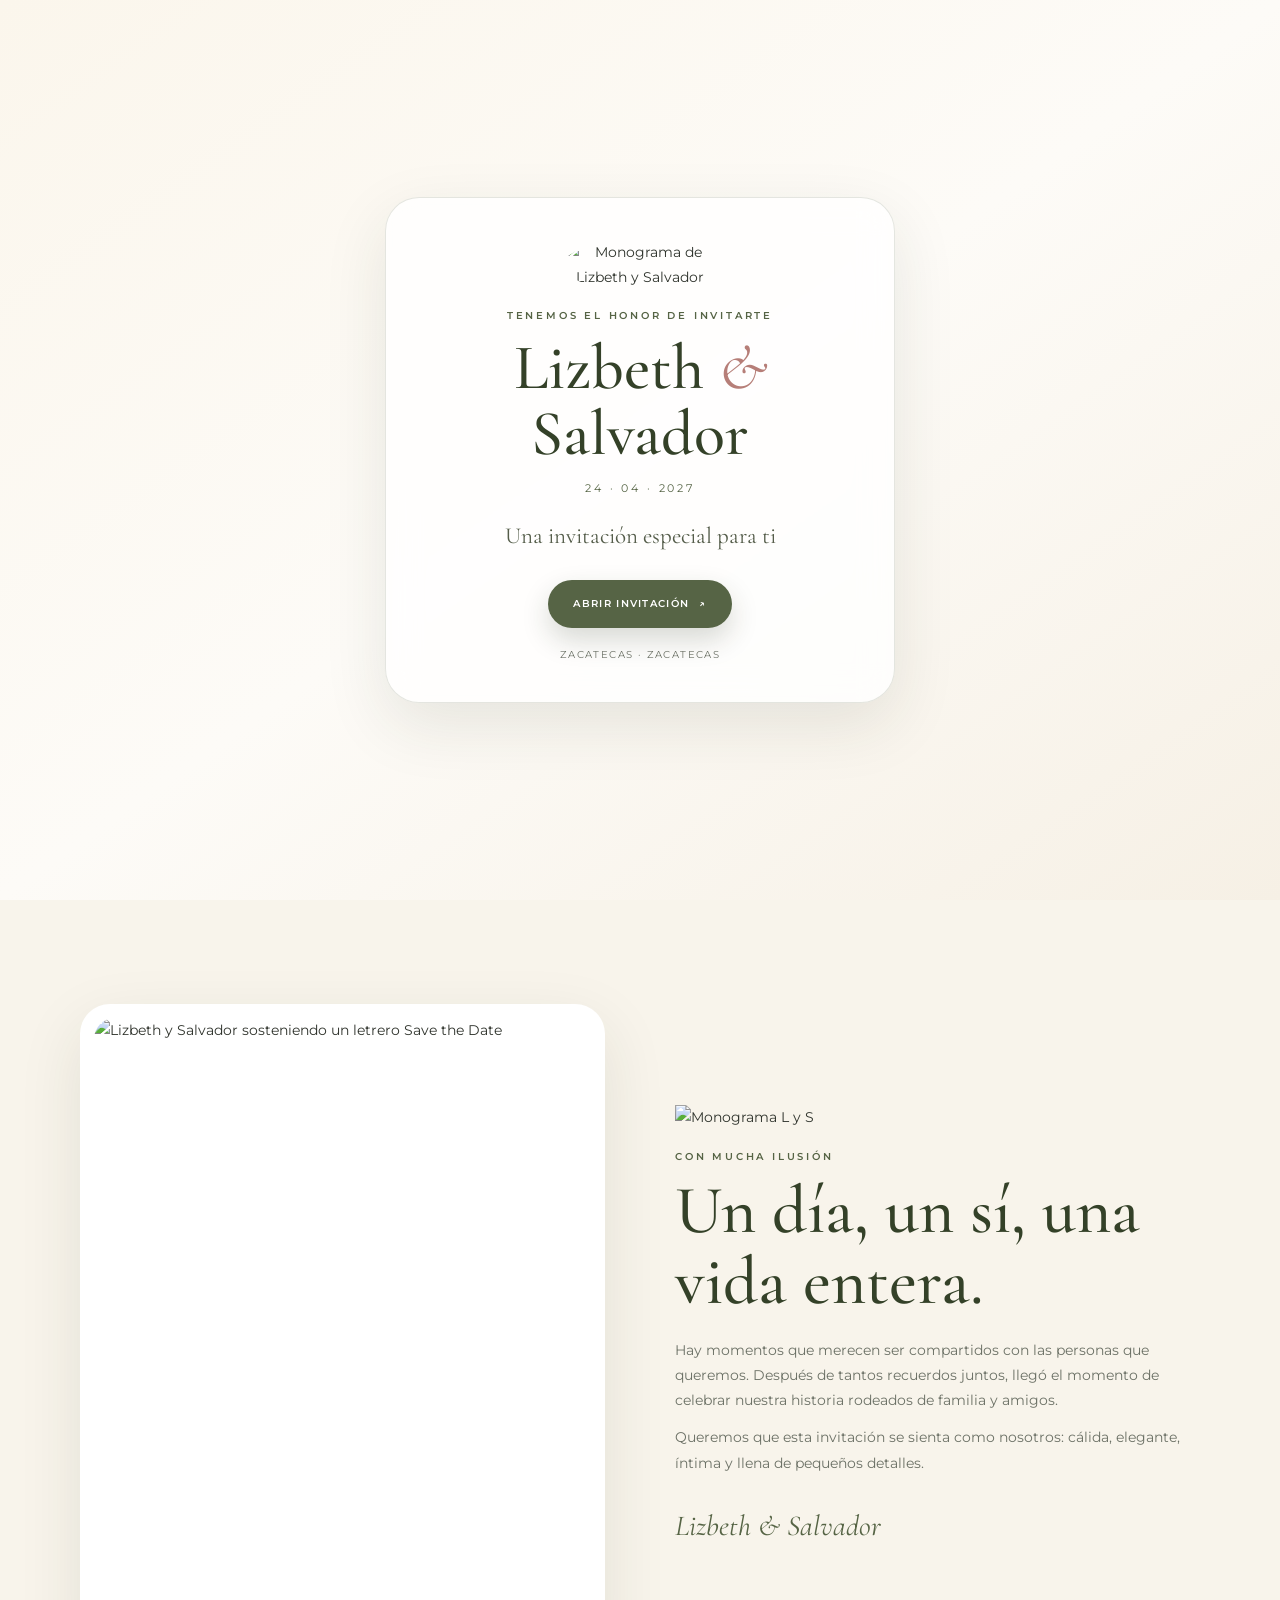
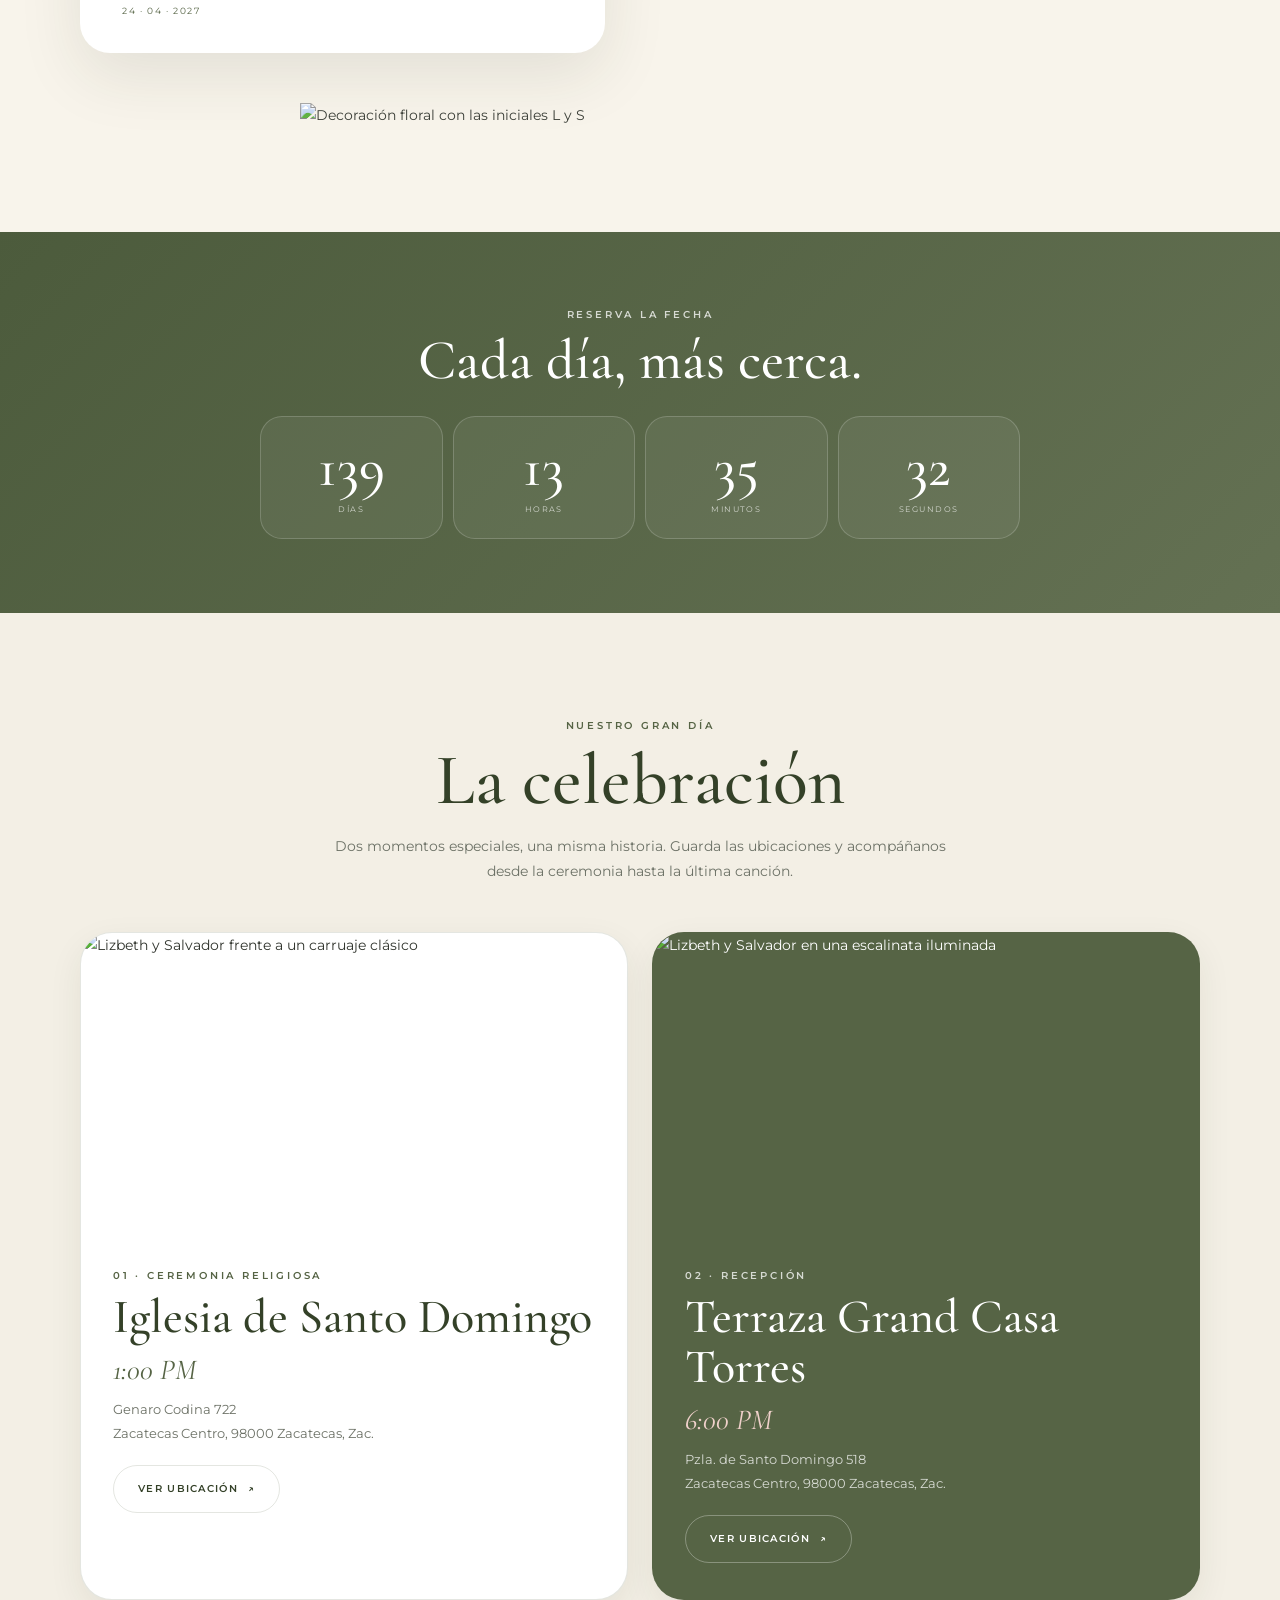
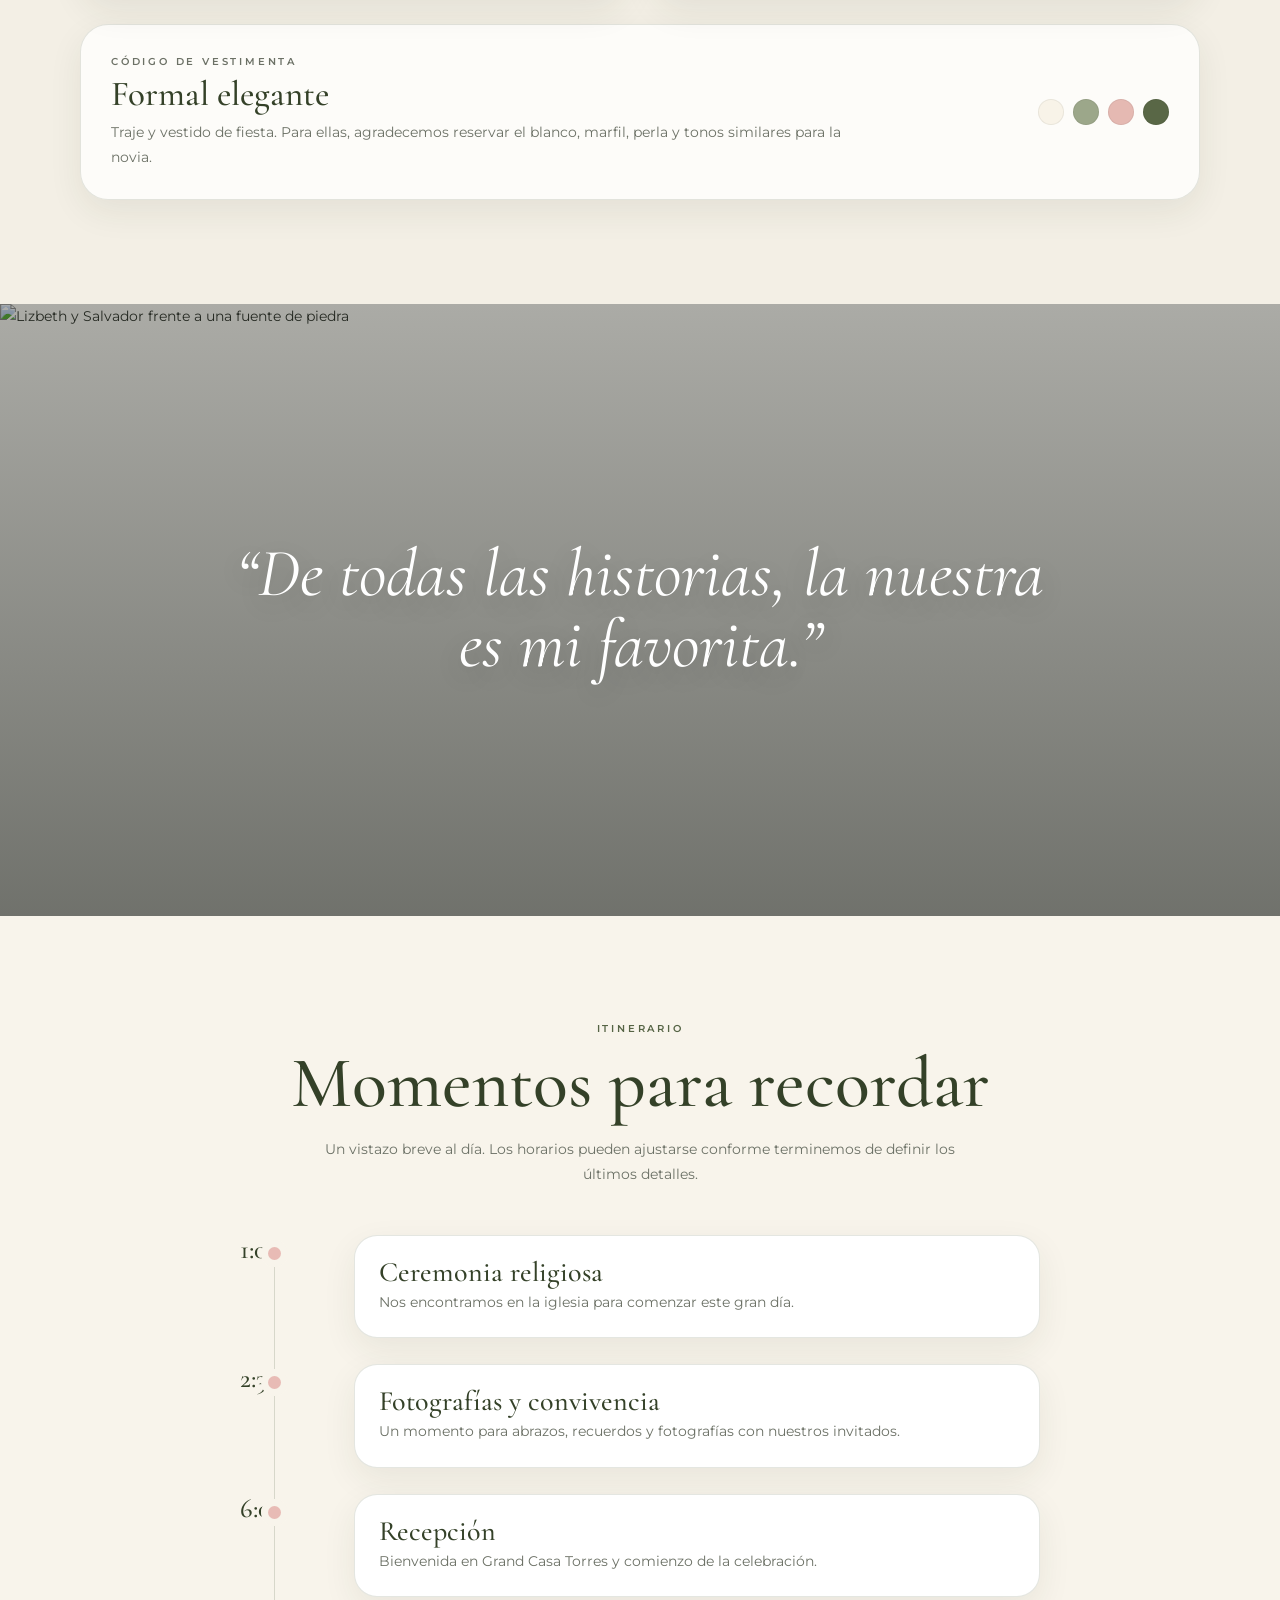
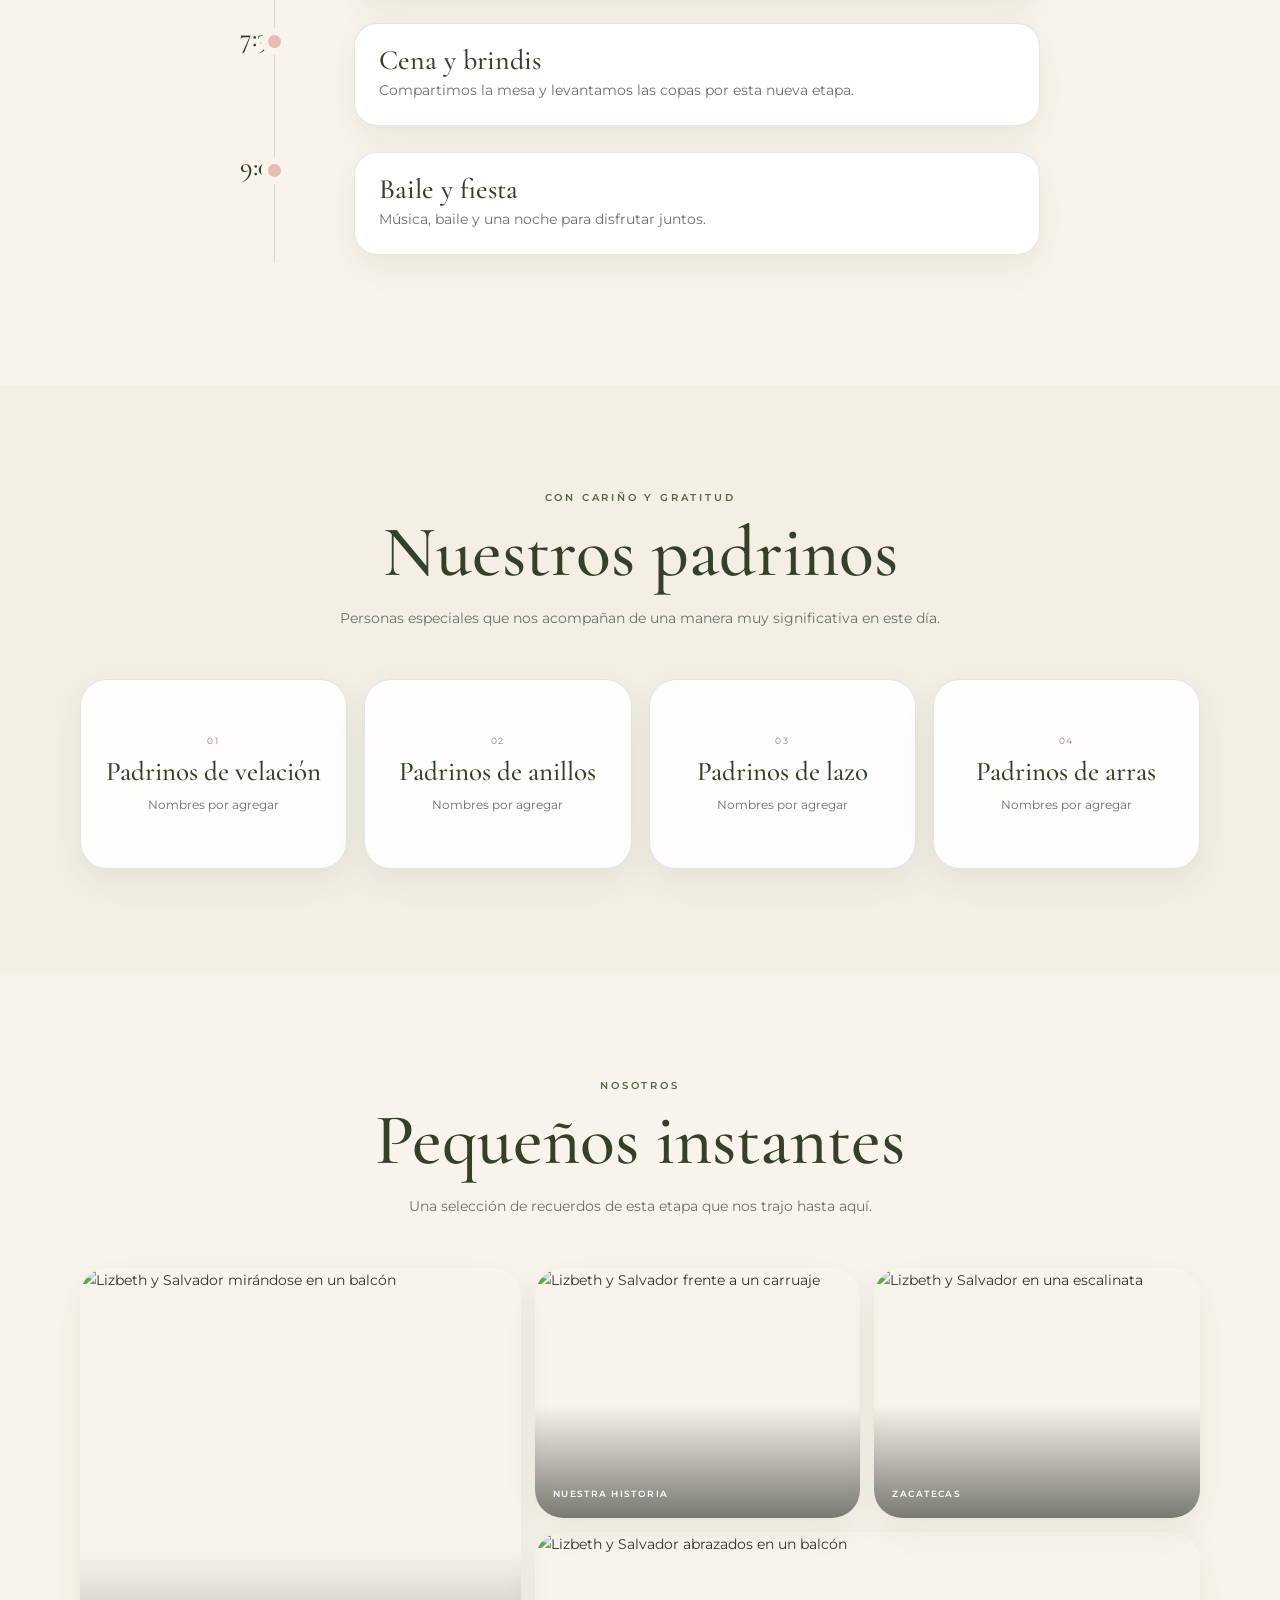
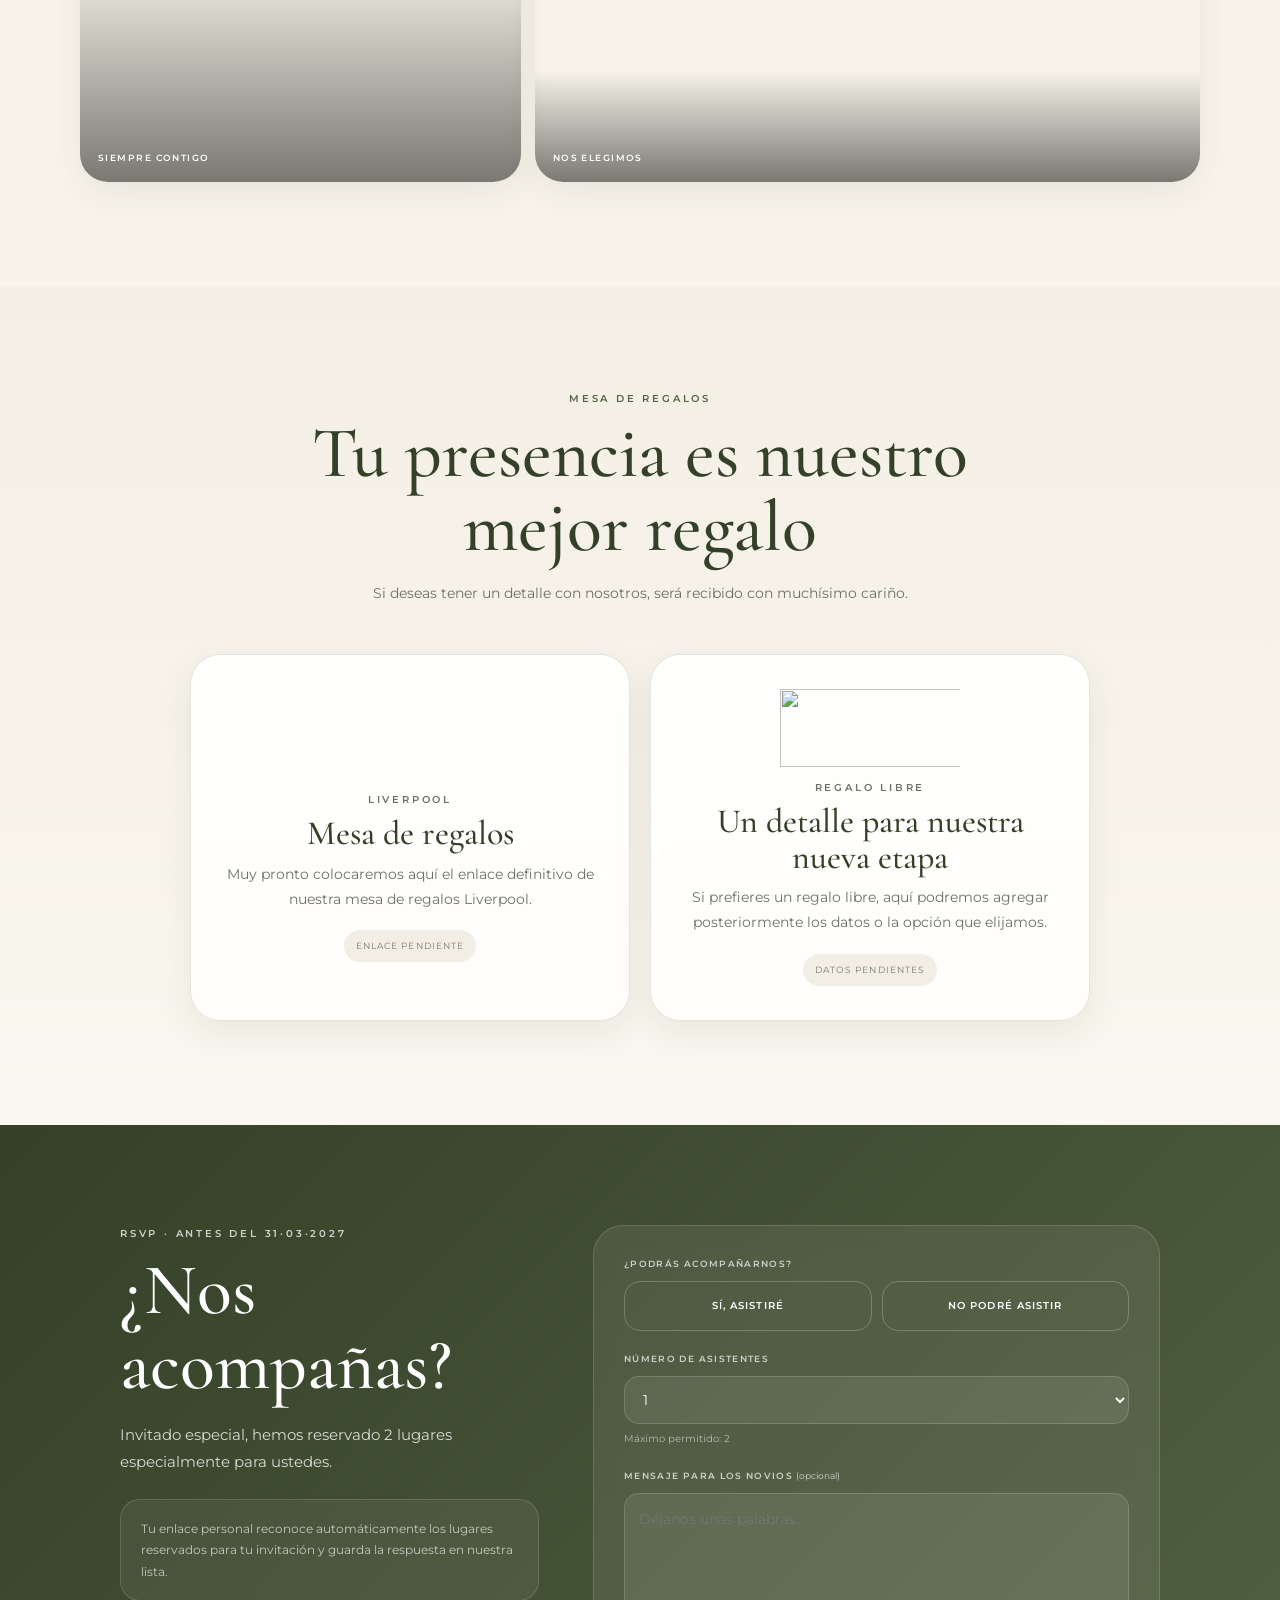
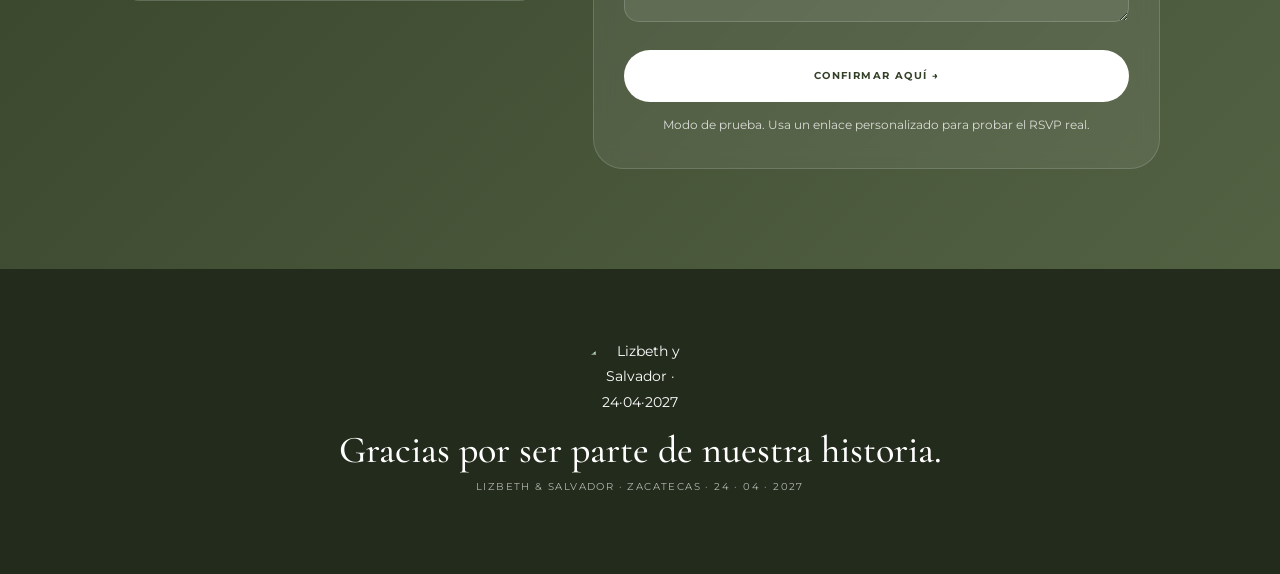
==== commit 66d86986: "Publish final wedding invitation design while preserving Google RSVP flow" ====
--- a/index.html
+++ b/index.html
@@ -3,221 +3,504 @@
 <head>
   <meta charset="utf-8" />
   <meta name="viewport" content="width=device-width, initial-scale=1, viewport-fit=cover" />
-  <meta name="theme-color" content="#45513a" />
-  <meta name="description" content="Invitación de boda de Lizbeth Esparza Carrillo y Salvador Ortiz Lopez · 24 de abril de 2027 · Zacatecas" />
+  <meta name="theme-color" content="#4f5f3f" />
+  <meta name="description" content="Invitación de boda de Lizbeth y Salvador · 24 de abril de 2027 · Zacatecas" />
+  <meta property="og:title" content="Lizbeth & Salvador · Nuestra boda" />
+  <meta property="og:description" content="24 de abril de 2027 · Zacatecas" />
+  <meta property="og:image" content="https://solopezz.github.io/testboda/preview/photos/balcon.webp" />
   <title>Lizbeth & Salvador · 24·04·2027</title>
   <link rel="preconnect" href="https://fonts.googleapis.com">
   <link rel="preconnect" href="https://fonts.gstatic.com" crossorigin>
-  <link href="https://fonts.googleapis.com/css2?family=Montserrat:wght@300;400;500;600&family=Playfair+Display:ital,wght@0,400;0,500;0,600;1,400;1,500&display=swap" rel="stylesheet">
-  <link rel="stylesheet" href="styles.css" />
-  <link rel="stylesheet" href="opening-v2.css" />
-  <link rel="stylesheet" href="typography-v2.css" />
-  <link rel="stylesheet" href="padrinos.css" />
+  <link href="https://fonts.googleapis.com/css2?family=Cormorant+Garamond:ital,wght@0,400;0,500;0,600;1,400;1,500&family=Montserrat:wght@300;400;500;600&display=swap" rel="stylesheet">
+  <style>
+:root{
+  --ivory:#fdfbf7;
+  --paper:#f8f4eb;
+  --cream:#f3efe5;
+  --olive:#566445;
+  --olive-deep:#344128;
+  --olive-soft:#8c9877;
+  --blush:#e8bbb5;
+  --ink:#30342d;
+  --muted:#6c7166;
+  --line:rgba(86,100,69,.16);
+  --white:#fff;
+  --shadow:0 22px 64px rgba(39,47,31,.10);
+  --shadow-soft:0 12px 34px rgba(39,47,31,.075);
+  --serif:'Cormorant Garamond',Georgia,serif;
+  --sans:'Montserrat',Arial,sans-serif;
+}
+*{box-sizing:border-box}
+html{scroll-behavior:smooth;scroll-padding-top:74px}
+body{margin:0;background:var(--ivory);color:var(--ink);font:400 14px/1.8 var(--sans);overflow-x:hidden}
+body.locked{overflow:hidden}
+img{display:block;max-width:100%}
+a{color:inherit;text-decoration:none}
+button,input,select,textarea{font:inherit}
+button{cursor:pointer}
+h1,h2,h3,h4,p,figure,blockquote{margin:0}
+h1,h2,h3,h4{font-family:var(--serif);font-weight:500;line-height:1.04}
+.micro{font-size:10px;font-weight:600;letter-spacing:.28em;text-transform:uppercase;color:var(--olive)}
+.micro--light{color:rgba(255,255,255,.76)}
+.signature{font-family:var(--serif);font-size:29px;font-style:italic;color:var(--olive);margin-top:24px}
+.section{padding:104px max(24px,6vw);position:relative}
+.section--paper{background:var(--paper)}
+.section--cream{background:var(--cream)}
+.section-heading{max-width:720px;margin:0 auto 48px;text-align:center}
+.section-heading h3{font-size:clamp(45px,6.2vw,72px);color:var(--olive-deep);margin:8px 0 16px}
+.section-heading>p:last-child{color:var(--muted);max-width:640px;margin:auto}
+.button{display:inline-flex;align-items:center;justify-content:center;gap:10px;min-height:48px;padding:12px 24px;border-radius:999px;border:1px solid transparent;font-size:10px;font-weight:600;letter-spacing:.13em;text-transform:uppercase;transition:.25s ease}
+.button--primary{background:var(--olive);color:white;box-shadow:0 12px 28px rgba(36,49,28,.18)}
+.button--primary:hover{background:var(--olive-deep);transform:translateY(-2px)}
+.button--glass{color:white;border-color:rgba(255,255,255,.36);background:rgba(255,255,255,.10);backdrop-filter:blur(12px)}
+.button--glass:hover{background:rgba(255,255,255,.18)}
+.button--line{color:var(--olive-deep);border-color:var(--line);background:transparent}
+.button--line:hover{background:rgba(86,100,69,.07)}
+.button--line-light{color:white;border-color:rgba(255,255,255,.30)}
+.button--line-light:hover{background:rgba(255,255,255,.10)}
+
+/* Apertura personalizada */
+.cover{position:fixed;inset:0;z-index:100;display:grid;place-items:center;background:linear-gradient(145deg,#fbf6ec,#fdfbf7 50%,#f6f0e5);padding:22px;overflow:hidden;transition:opacity .65s ease,visibility .65s ease}
+.cover.is-opening .cover__card{transform:translateY(-8px) scale(.985);opacity:.25}
+.cover.is-open{opacity:0;visibility:hidden;pointer-events:none}
+.cover__floral{position:absolute;width:min(560px,70vw);opacity:.26;pointer-events:none}
+.cover__floral--top{top:-160px;left:-150px}
+.cover__floral--bottom{bottom:-170px;right:-150px;transform:rotate(180deg)}
+.cover__card{position:relative;z-index:2;width:min(510px,94vw);padding:42px 36px 38px;text-align:center;background:rgba(255,255,255,.80);border:1px solid rgba(86,100,69,.16);border-radius:34px;box-shadow:var(--shadow);backdrop-filter:blur(16px);transition:.6s ease}
+.cover__logo{width:154px;margin:0 auto 16px;border-radius:50%}
+.cover h1{font-size:clamp(44px,10vw,64px);color:var(--olive-deep);margin:10px 0 4px}
+.cover h1 em{font-weight:400;color:#b67e78}
+.cover__date{font-size:11px;letter-spacing:.26em;color:var(--olive);margin:11px 0 18px}
+.cover__guest{font-family:var(--serif);font-size:23px;color:#545c49;margin:0 0 22px}
+.cover small{display:block;color:var(--muted);font-size:10px;letter-spacing:.14em;text-transform:uppercase;margin-top:18px}
+
+/* Navegación */
+.site-nav{position:sticky;top:0;z-index:40;height:74px;padding:0 max(20px,4vw);display:flex;align-items:center;justify-content:space-between;gap:20px;background:rgba(253,251,247,.86);backdrop-filter:blur(18px);border-bottom:1px solid rgba(86,100,69,.10)}
+.site-nav__brand{display:flex;align-items:center;gap:10px;color:var(--olive-deep);font:500 28px/1 var(--serif)}
+.site-nav__brand img{width:42px;height:42px;border-radius:50%;box-shadow:var(--shadow-soft)}
+.site-nav__brand em{font-style:italic;color:#b67e78}
+.site-nav nav{display:flex;align-items:center;gap:24px}
+.site-nav nav a{font-size:9px;font-weight:600;letter-spacing:.12em;text-transform:uppercase;color:#58614e}
+.site-nav__rsvp{padding:10px 16px;border:1px solid var(--line);border-radius:999px}
+
+/* Hero */
+.hero{position:relative;min-height:calc(100svh - 74px);display:flex;align-items:flex-end;overflow:hidden;background:#12150f}
+.hero__photo{position:absolute;inset:0;width:100%;height:100%;object-fit:cover;object-position:center 35%;filter:saturate(.94) contrast(1.02)}
+.hero__veil{position:absolute;inset:0;background:linear-gradient(180deg,rgba(8,10,7,.20) 0%,rgba(8,10,7,.22) 30%,rgba(8,10,7,.74) 100%)}
+.hero__copy{position:relative;z-index:2;width:min(1180px,100%);padding:84px max(24px,6vw) 72px;color:white}
+.hero h2{font-size:clamp(66px,11vw,130px);letter-spacing:-.035em;line-height:.82;color:white;max-width:900px;margin:14px 0 18px;text-shadow:0 10px 34px rgba(0,0,0,.16)}
+.hero h2 span{font-style:italic;color:#f3d2cc;font-weight:400}
+.hero__date{font-size:11px;letter-spacing:.25em;text-transform:uppercase}
+.hero__intro{max-width:580px;color:rgba(255,255,255,.82);margin:16px 0 28px;font-size:14px}
+.hero__signature{position:absolute;right:max(20px,4vw);bottom:36px;z-index:2;color:rgba(255,255,255,.28);font:italic 42px/1 var(--serif);letter-spacing:.05em}
+
+/* Bienvenida */
+.intro__grid{width:min(1120px,100%);margin:auto;display:grid;grid-template-columns:1fr 1fr;gap:70px;align-items:center}
+.intro__photo-wrap{position:relative;padding:14px;background:white;border-radius:30px;box-shadow:var(--shadow)}
+.intro__photo{width:100%;aspect-ratio:4/5;object-fit:cover;object-position:center 39%;border-radius:21px}
+.intro__caption{position:absolute;left:30px;bottom:26px;padding:8px 12px;border-radius:999px;background:rgba(255,255,255,.88);color:var(--olive);font-size:9px;letter-spacing:.18em;backdrop-filter:blur(10px)}
+.intro__logo{width:164px;margin-bottom:18px}
+.intro__copy h3{font-size:clamp(47px,5.8vw,68px);color:var(--olive-deep);margin:10px 0 20px}
+.intro__copy>p:not(.micro):not(.signature){color:var(--muted);margin-top:12px}
+.floral-divider{width:min(680px,96vw);margin:50px auto 0;opacity:.94}
+
+/* Countdown */
+.countdown-section{padding:74px max(24px,6vw);background:linear-gradient(135deg,#4c5b3c,#647153);color:white;text-align:center;position:relative;overflow:hidden}
+.countdown-section::before{content:"";position:absolute;inset:-200px auto auto -170px;width:500px;height:500px;background:url('https://solopezz.github.io/testboda/preview/assets/corner-premium.svg') center/contain no-repeat;opacity:.07;transform:rotate(12deg)}
+.countdown-section__copy{position:relative;z-index:1}
+.countdown-section h3{font-size:clamp(38px,5vw,56px);color:white;margin:7px 0 26px}
+.countdown{position:relative;z-index:1;width:min(760px,100%);margin:auto;display:grid;grid-template-columns:repeat(4,1fr);gap:10px}
+.countdown>div{padding:22px 8px;border:1px solid rgba(255,255,255,.18);border-radius:22px;background:rgba(255,255,255,.06)}
+.countdown strong{display:block;font:500 clamp(36px,6vw,56px)/1 var(--serif)}
+.countdown span{display:block;margin-top:7px;font-size:8px;letter-spacing:.18em;text-transform:uppercase;color:rgba(255,255,255,.72)}
+
+/* Lugares */
+.event-grid{width:min(1120px,100%);margin:auto;display:grid;grid-template-columns:1fr 1fr;gap:24px}
+.event-card{overflow:hidden;border-radius:32px;background:white;border:1px solid var(--line);box-shadow:var(--shadow-soft)}
+.event-card--olive{background:var(--olive);color:white}
+.event-card__image{height:300px;overflow:hidden}
+.event-card__image img{width:100%;height:100%;object-fit:cover;transition:transform .6s ease}
+.event-card:hover .event-card__image img{transform:scale(1.035)}
+.event-card__body{padding:34px 32px 36px}
+.event-card h4{font-size:clamp(35px,4.3vw,48px);color:var(--olive-deep);margin:8px 0 10px}
+.event-card--olive h4{color:white}
+.event-card__time{font:italic 29px/1 var(--serif);color:var(--olive);margin:12px 0 14px}
+.event-card--olive .event-card__time{color:#f0d1cb}
+.event-card__address{color:var(--muted);margin-bottom:20px;font-size:13px}
+.event-card--olive .event-card__address{color:rgba(255,255,255,.76)}
+.dress-card{width:min(1120px,100%);margin:24px auto 0;padding:28px 30px;border-radius:28px;background:rgba(255,255,255,.78);border:1px solid var(--line);display:flex;align-items:center;justify-content:space-between;gap:30px;box-shadow:var(--shadow-soft)}
+.dress-card h4{font-size:35px;color:var(--olive-deep);margin:5px 0 8px}
+.dress-card p{color:var(--muted);max-width:760px}
+.palette{display:flex;gap:9px;flex:0 0 auto}
+.palette i{width:26px;height:26px;border-radius:50%;border:1px solid rgba(0,0,0,.06)}
+.palette i:nth-child(1){background:#f8f3e8}.palette i:nth-child(2){background:#9ca78a}.palette i:nth-child(3){background:#e5b9b2}.palette i:nth-child(4){background:#596746}
+
+/* Foto cita */
+.quote-photo{position:relative;min-height:68vh;display:grid;place-items:center;overflow:hidden}
+.quote-photo img{position:absolute;inset:0;width:100%;height:100%;object-fit:cover;object-position:center 38%}
+.quote-photo__veil{position:absolute;inset:0;background:linear-gradient(180deg,rgba(18,22,15,.35),rgba(18,22,15,.60))}
+.quote-photo blockquote{position:relative;z-index:1;max-width:900px;padding:28px;text-align:center;color:white;font:italic 400 clamp(39px,6vw,68px)/1.04 var(--serif);text-shadow:0 8px 28px rgba(0,0,0,.18)}
+
+/* Itinerario */
+.timeline{width:min(800px,100%);margin:auto;position:relative}
+.timeline::before{content:"";position:absolute;left:34px;top:14px;bottom:18px;width:1px;background:rgba(86,100,69,.20)}
+.timeline__item{position:relative;display:grid;grid-template-columns:90px 1fr;gap:24px;padding:0 0 26px}
+.timeline__item::before{content:"";position:absolute;left:28px;top:12px;width:13px;height:13px;border-radius:50%;background:var(--blush);box-shadow:0 0 0 7px var(--paper)}
+.timeline__item time{font:500 27px/1.1 var(--serif);color:var(--olive-deep)}
+.timeline__item>div{padding:22px 24px;background:white;border:1px solid var(--line);border-radius:23px;box-shadow:var(--shadow-soft)}
+.timeline__item h4{font-size:28px;color:var(--olive-deep);margin-bottom:3px}
+.timeline__item p{color:var(--muted)}
+
+/* Padrinos */
+.padrinos-grid{width:min(1120px,100%);margin:auto;display:grid;grid-template-columns:repeat(4,1fr);gap:17px}
+.padrinos-grid article{min-height:190px;padding:28px 22px;display:flex;flex-direction:column;justify-content:center;text-align:center;background:rgba(255,255,255,.86);border:1px solid var(--line);border-radius:27px;box-shadow:var(--shadow-soft)}
+.padrinos-grid span{font-size:9px;letter-spacing:.2em;color:#a57b76}
+.padrinos-grid h4{font-size:27px;color:var(--olive-deep);margin:9px 0 8px}
+.padrinos-grid p{color:var(--muted);font-size:12px}
+
+/* Galería */
+.gallery__grid{width:min(1120px,100%);margin:auto;display:grid;grid-template-columns:1.15fr .85fr .85fr;grid-auto-rows:250px;gap:14px}
+.gallery figure{position:relative;overflow:hidden;border-radius:28px;box-shadow:var(--shadow-soft)}
+.gallery figure img{width:100%;height:100%;object-fit:cover;transition:transform .55s ease,filter .55s ease}
+.gallery figure::after{content:"";position:absolute;inset:0;background:linear-gradient(180deg,transparent 55%,rgba(17,20,14,.55));pointer-events:none}
+.gallery figure:hover img{transform:scale(1.04);filter:saturate(1.04)}
+.gallery__feature{grid-row:span 2}
+.gallery__wide{grid-column:span 2}
+.gallery figcaption{position:absolute;left:18px;bottom:15px;z-index:1;color:white;font-size:9px;font-weight:600;letter-spacing:.16em;text-transform:uppercase}
+
+/* Regalos */
+.gifts{background:linear-gradient(180deg,#f4efe5,#faf7f0)}
+.gifts__grid{width:min(900px,100%);margin:auto;display:grid;grid-template-columns:1fr 1fr;gap:20px}
+.gift-card{padding:34px 28px;text-align:center;background:rgba(255,255,255,.88);border:1px solid var(--line);border-radius:30px;box-shadow:var(--shadow-soft)}
+.gift-card>img{height:90px;width:auto;max-width:180px;object-fit:contain;margin:0 auto 12px}
+.gift-card:nth-child(2)>img{width:190px;height:78px;object-fit:cover;object-position:center 46%}
+.gift-card h4{font-size:34px;color:var(--olive-deep);margin:7px 0 10px}
+.gift-card p{color:var(--muted)}
+.gift-card__status{display:inline-block;margin-top:18px;padding:8px 12px;border-radius:999px;background:#f2eee5;color:#777d70;font-size:9px;letter-spacing:.12em;text-transform:uppercase}
+
+/* RSVP conectado */
+.rsvp{position:relative;padding:100px max(24px,6vw);overflow:hidden;background:linear-gradient(135deg,#344128,#536143);color:white}
+.rsvp__floral{position:absolute;right:-170px;top:-180px;width:600px;opacity:.08;pointer-events:none}
+.rsvp__grid{position:relative;z-index:1;width:min(1040px,100%);margin:auto;display:grid;grid-template-columns:.85fr 1.15fr;gap:54px;align-items:start}
+.rsvp__copy h3{font-size:clamp(49px,6vw,72px);color:white;margin:10px 0 18px}
+.rsvp__copy>p:not(.micro){color:rgba(255,255,255,.80);font-size:15px}
+.rsvp__note{margin-top:24px;padding:18px 20px;border-radius:20px;border:1px solid rgba(255,255,255,.14);background:rgba(255,255,255,.06);color:rgba(255,255,255,.68);font-size:12px}
+.rsvp-form{padding:30px;border-radius:30px;border:1px solid rgba(255,255,255,.15);background:rgba(255,255,255,.075);backdrop-filter:blur(10px)}
+.field{margin-bottom:20px}
+.field>label{display:block;margin-bottom:9px;font-size:9px;font-weight:600;letter-spacing:.15em;text-transform:uppercase;color:rgba(255,255,255,.72)}
+.field>label span{font-weight:400;text-transform:none;letter-spacing:0}
+.choice-grid{display:grid;grid-template-columns:1fr 1fr;gap:10px}
+.choice{position:relative}
+.choice input{position:absolute;opacity:0;pointer-events:none}
+.choice span{display:flex;align-items:center;justify-content:center;min-height:50px;padding:10px 14px;border-radius:16px;border:1px solid rgba(255,255,255,.22);color:white;font-size:10px;font-weight:600;letter-spacing:.11em;text-transform:uppercase;transition:.2s ease}
+.choice input:checked+span,.choice span:hover{background:white;color:var(--olive-deep);border-color:white}
+#attendees,#message{width:100%;padding:13px 14px;border-radius:15px;border:1px solid rgba(255,255,255,.16);background:rgba(255,255,255,.08);color:white;outline:none}
+#attendees option{color:#222}
+#message{resize:vertical;min-height:96px}
+#spotsHelp{display:block;margin-top:6px;color:rgba(255,255,255,.58);font-size:10px}
+.submit-button{width:100%;min-height:52px;border:0;border-radius:999px;background:white;color:var(--olive-deep);font-size:10px;font-weight:700;letter-spacing:.14em;text-transform:uppercase;transition:.2s ease}
+.submit-button:hover{transform:translateY(-1px);box-shadow:0 10px 24px rgba(0,0,0,.14)}
+.submit-button:disabled{opacity:.58;cursor:wait}
+.form-message{min-height:24px;margin-top:12px;color:rgba(255,255,255,.78);font-size:12px;text-align:center}
+
+/* Footer */
+.footer{position:relative;padding:70px 24px 78px;text-align:center;background:#232b1c;color:white;overflow:hidden}
+.footer::before{content:"";position:absolute;left:-120px;bottom:-180px;width:430px;height:430px;background:url('https://solopezz.github.io/testboda/preview/assets/corner-premium.svg') center/contain no-repeat;opacity:.07;transform:rotate(180deg)}
+.footer img{width:120px;margin:0 auto 16px;border-radius:50%;filter:brightness(1.08)}
+.footer h3{font-size:38px;color:white;margin-bottom:8px}
+.footer p{color:rgba(255,255,255,.66);font-size:10px;letter-spacing:.14em;text-transform:uppercase}
+
+/* Entrada al hacer scroll */
+.reveal{opacity:0;transform:translateY(24px);transition:opacity .75s ease,transform .75s ease}
+.reveal.visible{opacity:1;transform:none}
+
+@media(max-width:980px){
+  .site-nav nav a:not(.site-nav__rsvp){display:none}
+  .intro__grid,.rsvp__grid{grid-template-columns:1fr;gap:42px}
+  .intro__copy{text-align:center}
+  .intro__logo{margin:0 auto 18px}
+  .event-grid{grid-template-columns:1fr}
+  .padrinos-grid{grid-template-columns:1fr 1fr}
+  .gallery__grid{grid-template-columns:1fr 1fr;grid-auto-rows:230px}
+  .gallery__feature{grid-row:span 2}
+  .gallery__wide{grid-column:span 1}
+}
+@media(max-width:680px){
+  html{scroll-padding-top:66px}
+  .site-nav{height:66px}
+  .site-nav__brand img{width:38px;height:38px}
+  .site-nav__brand{font-size:25px}
+  .hero{min-height:calc(92svh - 66px)}
+  .hero__photo{object-position:59% center}
+  .hero__copy{padding:64px 22px 48px}
+  .hero h2{font-size:61px}
+  .hero__signature{display:none}
+  .section{padding:72px 20px}
+  .section-heading{margin-bottom:38px}
+  .section-heading h3{font-size:47px}
+  .intro__photo-wrap{padding:9px;border-radius:24px}
+  .intro__photo{border-radius:17px}
+  .floral-divider{margin-top:36px}
+  .countdown-section{padding:58px 16px}
+  .countdown{grid-template-columns:repeat(2,1fr)}
+  .event-card__image{height:230px}
+  .event-card__body{padding:28px 24px 30px}
+  .dress-card{display:block;padding:24px}
+  .palette{margin-top:18px}
+  .quote-photo{min-height:56vh}
+  .timeline::before{left:20px}
+  .timeline__item{grid-template-columns:64px 1fr;gap:10px}
+  .timeline__item::before{left:14px}
+  .timeline__item>div{padding:18px}
+  .padrinos-grid,.gifts__grid,.choice-grid,.gallery__grid{grid-template-columns:1fr}
+  .gallery__grid{grid-auto-rows:310px}
+  .gallery__feature,.gallery__wide{grid-row:auto;grid-column:auto}
+  .rsvp{padding:76px 20px}
+  .rsvp-form{padding:24px 18px}
+  .cover__card{padding:32px 22px 30px}
+  .cover__logo{width:132px}
+  .cover__floral{width:480px}
+}
+@media(prefers-reduced-motion:reduce){
+  html{scroll-behavior:auto}
+  *,*:before,*:after{animation:none!important;transition:none!important}
+  .reveal{opacity:1;transform:none}
+}
+
+  </style>
 </head>
 <body class="locked">
-  <div class="page-bg" aria-hidden="true"></div>
-
   <section id="cover" class="cover" aria-label="Abrir invitación">
-    <div class="cover__botanical cover__botanical--tl" aria-hidden="true">❧</div>
-    <div class="cover__botanical cover__botanical--br" aria-hidden="true">❧</div>
+    <img class="cover__floral cover__floral--top" src="https://solopezz.github.io/testboda/preview/assets/corner-premium.svg" alt="" aria-hidden="true" />
+    <img class="cover__floral cover__floral--bottom" src="https://solopezz.github.io/testboda/preview/assets/corner-premium.svg" alt="" aria-hidden="true" />
     <div class="cover__card">
+      <img class="cover__logo" src="https://solopezz.github.io/testboda/preview/photos/monograma.webp" alt="Monograma de Lizbeth y Salvador" />
       <p class="micro">TENEMOS EL HONOR DE INVITARTE</p>
-      <div class="cover__crest">
-        <span>L</span><i>&</i><span>S</span>
-      </div>
       <h1>Lizbeth <em>&</em> Salvador</h1>
       <p class="cover__date">24 · 04 · 2027</p>
-      <div class="cover__rule"><span></span></div>
       <p id="gateGuest" class="cover__guest">Una invitación especial para ti</p>
-      <button id="openInviteButton" class="open-button" type="button"><span>Abrir invitación</span><b>↗</b></button>
-      <small>Con cariño, Lizbeth & Salvador</small>
+      <button id="openInviteButton" class="button button--primary" type="button">Abrir invitación <span>↗</span></button>
+      <small>Zacatecas · Zacatecas</small>
     </div>
   </section>
 
-  <button id="musicPill" class="music-pill" type="button" aria-label="Nuestra canción">
-    <span class="music-pill__icon">♪</span>
-    <span><b>Ordinary</b><small>Alex Warren</small></span>
-  </button>
-
-  <main class="invitation-shell" id="invitation">
+  <header class="site-nav">
+    <a class="site-nav__brand" href="#inicio" aria-label="Ir al inicio">
+      <img src="https://solopezz.github.io/testboda/preview/photos/monograma.webp" alt="" aria-hidden="true" />
+      <span>L<em>&</em>S</span>
+    </a>
+    <nav aria-label="Navegación de la invitación">
+      <a href="#detalles">Celebración</a>
+      <a href="#itinerario">Itinerario</a>
+      <a href="#padrinos">Padrinos</a>
+      <a href="#regalos">Regalos</a>
+      <a class="site-nav__rsvp" href="#rsvp">Confirmar</a>
+    </nav>
+  </header>
+
+  <main id="inicio" class="invitation-shell">
     <section class="hero reveal">
-      <img class="hero__photo" src="assets/foto-luces.webp" alt="Lizbeth y Salvador" />
-      <div class="hero__overlay"></div>
-      <div class="hero__topline">NUESTRA BODA · ZACATECAS</div>
+      <img class="hero__photo" src="https://solopezz.github.io/testboda/preview/photos/balcon.webp" alt="Lizbeth y Salvador abrazados en un balcón de noche" fetchpriority="high" />
+      <div class="hero__veil"></div>
       <div class="hero__copy">
-        <p class="micro micro--light">NOS CASAMOS</p>
+        <p class="micro micro--light">NUESTRA BODA · ZACATECAS</p>
         <h2>Lizbeth <span>&</span> Salvador</h2>
         <p class="hero__date">SÁBADO · 24 · ABRIL · 2027</p>
-      </div>
-      <a class="hero__scroll" href="#welcome" aria-label="Continuar">⌄</a>
-    </section>
-
-    <section id="welcome" class="section section--cream intro reveal">
-      <div class="botanical-line" aria-hidden="true">
-        <svg viewBox="0 0 220 70"><path d="M25 56C64 7 124 9 187 45M63 35c-9-16-25-16-35-7 17 2 27 9 35 7Zm37-13c-1-15-15-25-29-22 12 9 19 17 29 22Zm41 8c8-16 23-20 37-13-14 5-25 11-37 13Zm30 16c11-10 26-10 37-1-14 0-24 4-37 1Z"/></svg>
-      </div>
-      <p class="micro">CON MUCHA ILUSIÓN</p>
-      <h3>Un día, un sí, una vida entera.</h3>
-      <p class="lead">Hay momentos que merecen ser compartidos con las personas que queremos. Queremos celebrar nuestro matrimonio rodeados de quienes han sido parte de nuestra historia.</p>
-      <p class="signature">Lizbeth & Salvador</p>
-    </section>
-
-    <section class="story reveal">
-      <div class="story__paper">
-        <img src="assets/foto-portada.webp" alt="Lizbeth y Salvador juntos" loading="lazy" />
-        <div class="story__caption">
-          <span>24·04·2027</span>
-          <p>“Nuestro lugar favorito siempre será donde estemos juntos.”</p>
+        <p class="hero__intro">Con enorme alegría queremos compartir contigo el comienzo de nuestra nueva etapa.</p>
+        <a class="button button--glass" href="#bienvenida">Descubrir la invitación <span>↓</span></a>
+      </div>
+      <div class="hero__signature">L & S</div>
+    </section>
+
+    <section id="bienvenida" class="section section--paper intro reveal">
+      <div class="intro__grid">
+        <div class="intro__photo-wrap">
+          <img class="intro__photo" src="https://solopezz.github.io/testboda/preview/photos/hero.webp" alt="Lizbeth y Salvador sosteniendo un letrero Save the Date" loading="lazy" />
+          <span class="intro__caption">24 · 04 · 2027</span>
         </div>
-      </div>
-      <span class="story__seal">L&S</span>
-    </section>
-
-    <section class="countdown-section reveal">
-      <div class="countdown-section__leaf" aria-hidden="true">❧</div>
-      <p class="micro micro--light">RESERVA LA FECHA</p>
-      <div class="date-lockup">
-        <span>ABRIL</span>
-        <strong>24</strong>
-        <span>2027</span>
-      </div>
-      <p class="countdown-section__copy">Faltan</p>
+        <div class="intro__copy">
+          <img class="intro__logo" src="https://solopezz.github.io/testboda/preview/photos/monograma.webp" alt="Monograma L y S" loading="lazy" />
+          <p class="micro">CON MUCHA ILUSIÓN</p>
+          <h3>Un día, un sí, una vida entera.</h3>
+          <p>Hay momentos que merecen ser compartidos con las personas que queremos. Después de tantos recuerdos juntos, llegó el momento de celebrar nuestra historia rodeados de familia y amigos.</p>
+          <p>Queremos que esta invitación se sienta como nosotros: cálida, elegante, íntima y llena de pequeños detalles.</p>
+          <p class="signature">Lizbeth & Salvador</p>
+        </div>
+      </div>
+      <img class="floral-divider" src="https://solopezz.github.io/testboda/preview/assets/olive-divider.svg" alt="Decoración floral con las iniciales L y S" loading="lazy" />
+    </section>
+
+    <section class="countdown-section reveal" aria-label="Cuenta regresiva">
+      <div class="countdown-section__copy">
+        <p class="micro micro--light">RESERVA LA FECHA</p>
+        <h3>Cada día, más cerca.</h3>
+      </div>
       <div class="countdown" aria-live="polite">
         <div><strong id="days">--</strong><span>DÍAS</span></div>
         <div><strong id="hours">--</strong><span>HORAS</span></div>
-        <div><strong id="minutes">--</strong><span>MIN</span></div>
-        <div><strong id="seconds">--</strong><span>SEG</span></div>
-      </div>
-    </section>
-
-    <section class="section section--cream event-intro reveal">
-      <p class="micro">NUESTRO GRAN DÍA</p>
-      <h3>Te esperamos en el corazón de Zacatecas</h3>
-      <p class="lead">Dos momentos, una misma celebración. Guarda las ubicaciones y acompáñanos desde la ceremonia hasta la última canción.</p>
-    </section>
-
-    <section class="event-card event-card--light reveal">
-      <div class="event-card__number">01</div>
-      <svg class="event-icon" viewBox="0 0 120 120" aria-hidden="true"><path d="M60 14 31 43v61h58V43L60 14Zm0 0v90M42 57h36M47 75h26M52 104V85h16v19M24 104h72M60 5v18M53 12h14"/></svg>
-      <p class="micro">CEREMONIA RELIGIOSA</p>
-      <h3>Iglesia de Santo Domingo</h3>
-      <p class="event-card__time">1:00 PM</p>
-      <p class="event-card__address">Genaro Codina 722<br>Zacatecas Centro, 98000 Zacatecas, Zac.</p>
-      <a id="ceremonyMap" class="outline-button" target="_blank" rel="noopener">Ver ubicación <span>↗</span></a>
-    </section>
-
-    <section class="event-photo-band reveal" aria-hidden="true">
-      <img src="assets/foto-final.webp" alt="" loading="lazy" />
-      <div></div>
-      <p>Nos vemos para celebrar</p>
-    </section>
-
-    <section class="event-card event-card--olive reveal">
-      <div class="event-card__number">02</div>
-      <svg class="event-icon event-icon--light" viewBox="0 0 120 120" aria-hidden="true"><path d="M23 103h74M30 103V55h60v48M36 55c0-13 11-24 24-24s24 11 24 24M47 31V18h26v13M39 72h42M45 103V82h30v21M24 55h72"/></svg>
-      <p class="micro micro--light">RECEPCIÓN</p>
-      <h3>Terraza Grand Casa Torres</h3>
-      <p class="event-card__time">6:00 PM</p>
-      <p class="event-card__address">Pzla. de Santo Domingo 518<br>Zacatecas Centro, 98000 Zacatecas, Zac.</p>
-      <a id="receptionMap" class="outline-button outline-button--light" target="_blank" rel="noopener">Ver ubicación <span>↗</span></a>
-    </section>
-
-    <section class="padrinos-section reveal" aria-labelledby="padrinosTitle">
-      <div class="padrinos-section__ornament" aria-hidden="true">❦</div>
-      <p class="micro">PERSONAS ESPECIALES</p>
-      <h3 id="padrinosTitle">Nuestros padrinos</h3>
-      <p class="padrinos-section__intro">Gracias por acompañarnos de una manera tan especial y por ser parte de este momento tan importante para nosotros.</p>
-
-      <div class="padrinos-list">
-        <article class="padrino-item">
-          <span class="padrino-item__index">01</span>
-          <p class="micro">PADRINOS DE VELO</p>
-          <h4>Jovany Lopez <span>&</span> Mercedes Ortiz</h4>
+        <div><strong id="minutes">--</strong><span>MINUTOS</span></div>
+        <div><strong id="seconds">--</strong><span>SEGUNDOS</span></div>
+      </div>
+    </section>
+
+    <section id="detalles" class="section section--cream reveal">
+      <div class="section-heading">
+        <p class="micro">NUESTRO GRAN DÍA</p>
+        <h3>La celebración</h3>
+        <p>Dos momentos especiales, una misma historia. Guarda las ubicaciones y acompáñanos desde la ceremonia hasta la última canción.</p>
+      </div>
+
+      <div class="event-grid">
+        <article class="event-card">
+          <div class="event-card__image"><img src="https://solopezz.github.io/testboda/preview/photos/carruaje.webp" alt="Lizbeth y Salvador frente a un carruaje clásico" loading="lazy" /></div>
+          <div class="event-card__body">
+            <p class="micro">01 · CEREMONIA RELIGIOSA</p>
+            <h4>Iglesia de Santo Domingo</h4>
+            <p class="event-card__time">1:00 PM</p>
+            <p class="event-card__address">Genaro Codina 722<br>Zacatecas Centro, 98000 Zacatecas, Zac.</p>
+            <a id="ceremonyMap" class="button button--line" target="_blank" rel="noopener">Ver ubicación <span>↗</span></a>
+          </div>
         </article>
 
-        <article class="padrino-item">
-          <span class="padrino-item__index">02</span>
-          <p class="micro">PADRINOS DE ANILLOS</p>
-          <h4>Guero <span>&</span> Sugey</h4>
+        <article class="event-card event-card--olive">
+          <div class="event-card__image"><img src="https://solopezz.github.io/testboda/preview/photos/escalinata.webp" alt="Lizbeth y Salvador en una escalinata iluminada" loading="lazy" /></div>
+          <div class="event-card__body">
+            <p class="micro micro--light">02 · RECEPCIÓN</p>
+            <h4>Terraza Grand Casa Torres</h4>
+            <p class="event-card__time">6:00 PM</p>
+            <p class="event-card__address">Pzla. de Santo Domingo 518<br>Zacatecas Centro, 98000 Zacatecas, Zac.</p>
+            <a id="receptionMap" class="button button--line button--line-light" target="_blank" rel="noopener">Ver ubicación <span>↗</span></a>
+          </div>
         </article>
-
-        <article class="padrino-item">
-          <span class="padrino-item__index">03</span>
-          <p class="micro">PADRINOS DE LAZO</p>
-          <h4>Nitzia <span>&</span> Luis</h4>
-        </article>
-
-        <article class="padrino-item">
-          <span class="padrino-item__index">04</span>
-          <p class="micro">PADRINOS DE ARRAS</p>
-          <h4>Ricardo <span>&</span> Jesu</h4>
-        </article>
-      </div>
-    </section>
-
-    <section class="section section--cream details reveal">
-      <div class="details__item">
-        <span class="details__icon">◌</span>
-        <p class="micro">CÓDIGO DE VESTIMENTA</p>
-        <h3>Formal</h3>
-        <p>Para ellas, agradecemos reservar el blanco para la novia y evitar tonos blanco, marfil, perla, hueso o similares.</p>
-      </div>
-      <div class="details__divider"></div>
-      <div class="details__item">
-        <span class="details__icon">♡</span>
+      </div>
+
+      <div class="dress-card">
+        <div>
+          <p class="micro">CÓDIGO DE VESTIMENTA</p>
+          <h4>Formal elegante</h4>
+          <p>Traje y vestido de fiesta. Para ellas, agradecemos reservar el blanco, marfil, perla y tonos similares para la novia.</p>
+        </div>
+        <div class="palette" aria-label="Paleta de colores de referencia"><i></i><i></i><i></i><i></i></div>
+      </div>
+    </section>
+
+    <section class="quote-photo reveal">
+      <img src="https://solopezz.github.io/testboda/preview/photos/fuente.webp" alt="Lizbeth y Salvador frente a una fuente de piedra" loading="lazy" />
+      <div class="quote-photo__veil"></div>
+      <blockquote>“De todas las historias, la nuestra es mi favorita.”</blockquote>
+    </section>
+
+    <section id="itinerario" class="section section--paper reveal">
+      <div class="section-heading">
+        <p class="micro">ITINERARIO</p>
+        <h3>Momentos para recordar</h3>
+        <p>Un vistazo breve al día. Los horarios pueden ajustarse conforme terminemos de definir los últimos detalles.</p>
+      </div>
+      <div class="timeline">
+        <div class="timeline__item"><time>1:00</time><div><h4>Ceremonia religiosa</h4><p>Nos encontramos en la iglesia para comenzar este gran día.</p></div></div>
+        <div class="timeline__item"><time>2:30</time><div><h4>Fotografías y convivencia</h4><p>Un momento para abrazos, recuerdos y fotografías con nuestros invitados.</p></div></div>
+        <div class="timeline__item"><time>6:00</time><div><h4>Recepción</h4><p>Bienvenida en Grand Casa Torres y comienzo de la celebración.</p></div></div>
+        <div class="timeline__item"><time>7:30</time><div><h4>Cena y brindis</h4><p>Compartimos la mesa y levantamos las copas por esta nueva etapa.</p></div></div>
+        <div class="timeline__item"><time>9:00</time><div><h4>Baile y fiesta</h4><p>Música, baile y una noche para disfrutar juntos.</p></div></div>
+      </div>
+    </section>
+
+    <section id="padrinos" class="section section--cream reveal">
+      <div class="section-heading">
+        <p class="micro">CON CARIÑO Y GRATITUD</p>
+        <h3>Nuestros padrinos</h3>
+        <p>Personas especiales que nos acompañan de una manera muy significativa en este día.</p>
+      </div>
+      <div class="padrinos-grid">
+        <article><span>01</span><h4>Padrinos de velación</h4><p>Nombres por agregar</p></article>
+        <article><span>02</span><h4>Padrinos de anillos</h4><p>Nombres por agregar</p></article>
+        <article><span>03</span><h4>Padrinos de lazo</h4><p>Nombres por agregar</p></article>
+        <article><span>04</span><h4>Padrinos de arras</h4><p>Nombres por agregar</p></article>
+      </div>
+    </section>
+
+    <section class="gallery section section--paper reveal" aria-label="Galería de Lizbeth y Salvador">
+      <div class="section-heading">
+        <p class="micro">NOSOTROS</p>
+        <h3>Pequeños instantes</h3>
+        <p>Una selección de recuerdos de esta etapa que nos trajo hasta aquí.</p>
+      </div>
+      <div class="gallery__grid">
+        <figure class="gallery__feature"><img src="https://solopezz.github.io/testboda/preview/photos/balcon.webp" alt="Lizbeth y Salvador mirándose en un balcón" loading="lazy"><figcaption>Siempre contigo</figcaption></figure>
+        <figure><img src="https://solopezz.github.io/testboda/preview/photos/carruaje.webp" alt="Lizbeth y Salvador frente a un carruaje" loading="lazy"><figcaption>Nuestra historia</figcaption></figure>
+        <figure><img src="https://solopezz.github.io/testboda/preview/photos/escalinata.webp" alt="Lizbeth y Salvador en una escalinata" loading="lazy"><figcaption>Zacatecas</figcaption></figure>
+        <figure class="gallery__wide"><img src="https://solopezz.github.io/testboda/preview/photos/balcon.webp" alt="Lizbeth y Salvador abrazados en un balcón" loading="lazy"><figcaption>Nos elegimos</figcaption></figure>
+      </div>
+    </section>
+
+    <section id="regalos" class="section gifts reveal">
+      <div class="section-heading">
         <p class="micro">MESA DE REGALOS</p>
         <h3>Tu presencia es nuestro mejor regalo</h3>
-        <p>Su presencia es lo más importante para nosotros. Si desean tener un detalle con nosotros, será recibido con mucho cariño.</p>
-      </div>
-    </section>
-
-    <section class="gallery reveal" aria-label="Galería de Lizbeth y Salvador">
-      <div class="gallery__grid">
-        <figure class="gallery__wide"><img src="assets/foto-portada.webp" alt="Lizbeth y Salvador" loading="lazy"></figure>
-        <figure><img src="assets/foto-luces.webp" alt="Lizbeth y Salvador" loading="lazy"></figure>
-        <figure><img src="assets/foto-final.webp" alt="Lizbeth y Salvador" loading="lazy"></figure>
+        <p>Si deseas tener un detalle con nosotros, será recibido con muchísimo cariño.</p>
+      </div>
+      <div class="gifts__grid">
+        <article class="gift-card">
+          <img src="https://solopezz.github.io/testboda/preview/photos/monograma.webp" alt="" aria-hidden="true" />
+          <p class="micro">LIVERPOOL</p>
+          <h4>Mesa de regalos</h4>
+          <p>Muy pronto colocaremos aquí el enlace definitivo de nuestra mesa de regalos Liverpool.</p>
+          <span class="gift-card__status">Enlace pendiente</span>
+        </article>
+        <article class="gift-card">
+          <img src="https://solopezz.github.io/testboda/preview/assets/olive-divider.svg" alt="" aria-hidden="true" />
+          <p class="micro">REGALO LIBRE</p>
+          <h4>Un detalle para nuestra nueva etapa</h4>
+          <p>Si prefieres un regalo libre, aquí podremos agregar posteriormente los datos o la opción que elijamos.</p>
+          <span class="gift-card__status">Datos pendientes</span>
+        </article>
       </div>
     </section>
 
     <section id="rsvp" class="rsvp reveal">
-      <div class="rsvp__head">
-        <p class="micro micro--light">RSVP · ANTES DEL 31·03·2027</p>
-        <h3>¿Nos acompañas?</h3>
-        <p id="guestGreeting">Estamos cargando los datos de tu invitación…</p>
-      </div>
-
-      <form id="rsvpForm" class="rsvp-form">
-        <div class="field">
-          <label>¿Podrás acompañarnos?</label>
-          <div class="choice-grid">
-            <label class="choice"><input type="radio" name="status" value="Confirmado" required><span>Sí, asistiré</span></label>
-            <label class="choice"><input type="radio" name="status" value="No asistirá" required><span>No podré asistir</span></label>
+      <img class="rsvp__floral" src="https://solopezz.github.io/testboda/preview/assets/corner-premium.svg" alt="" aria-hidden="true" />
+      <div class="rsvp__grid">
+        <div class="rsvp__copy">
+          <p class="micro micro--light">RSVP · ANTES DEL 31·03·2027</p>
+          <h3>¿Nos acompañas?</h3>
+          <p id="guestGreeting">Estamos cargando los datos de tu invitación…</p>
+          <div class="rsvp__note">Tu enlace personal reconoce automáticamente los lugares reservados para tu invitación y guarda la respuesta en nuestra lista.</div>
+        </div>
+
+        <form id="rsvpForm" class="rsvp-form">
+          <div class="field">
+            <label>¿Podrás acompañarnos?</label>
+            <div class="choice-grid">
+              <label class="choice"><input type="radio" name="status" value="Confirmado" required><span>Sí, asistiré</span></label>
+              <label class="choice"><input type="radio" name="status" value="No asistirá" required><span>No podré asistir</span></label>
+            </div>
           </div>
-        </div>
-
-        <div class="field" id="attendanceField">
-          <label for="attendees">Número de asistentes</label>
-          <select id="attendees" name="attendees"></select>
-          <small id="spotsHelp"></small>
-        </div>
-
-        <div class="field">
-          <label for="message">Mensaje para los novios <span>(opcional)</span></label>
-          <textarea id="message" name="message" rows="4" maxlength="300" placeholder="Déjanos unas palabras…"></textarea>
-        </div>
-
-        <button class="submit-button" type="submit" id="submitButton">Confirmar asistencia <span>→</span></button>
-        <p id="formMessage" class="form-message" role="status"></p>
-      </form>
+
+          <div class="field" id="attendanceField">
+            <label for="attendees">Número de asistentes</label>
+            <select id="attendees" name="attendees"></select>
+            <small id="spotsHelp"></small>
+          </div>
+
+          <div class="field">
+            <label for="message">Mensaje para los novios <span>(opcional)</span></label>
+            <textarea id="message" name="message" rows="4" maxlength="300" placeholder="Déjanos unas palabras…"></textarea>
+          </div>
+
+          <button class="submit-button" type="submit" id="submitButton">Confirmar aquí <span>→</span></button>
+          <p id="formMessage" class="form-message" role="status"></p>
+        </form>
+      </div>
     </section>
 
     <footer class="footer reveal">
-      <img src="assets/logo.webp" alt="Lizbeth y Salvador · 24·04·2027" loading="lazy">
-      <p>Gracias por ser parte de nuestra historia.</p>
+      <img src="https://solopezz.github.io/testboda/preview/photos/monograma.webp" alt="Lizbeth y Salvador · 24·04·2027" loading="lazy">
+      <h3>Gracias por ser parte de nuestra historia.</h3>
+      <p>Lizbeth & Salvador · Zacatecas · 24 · 04 · 2027</p>
     </footer>
   </main>
 
   <button id="musicButton" type="button" hidden aria-hidden="true"></button>
   <script src="script.js"></script>
 </body>
-</html>
+</html>
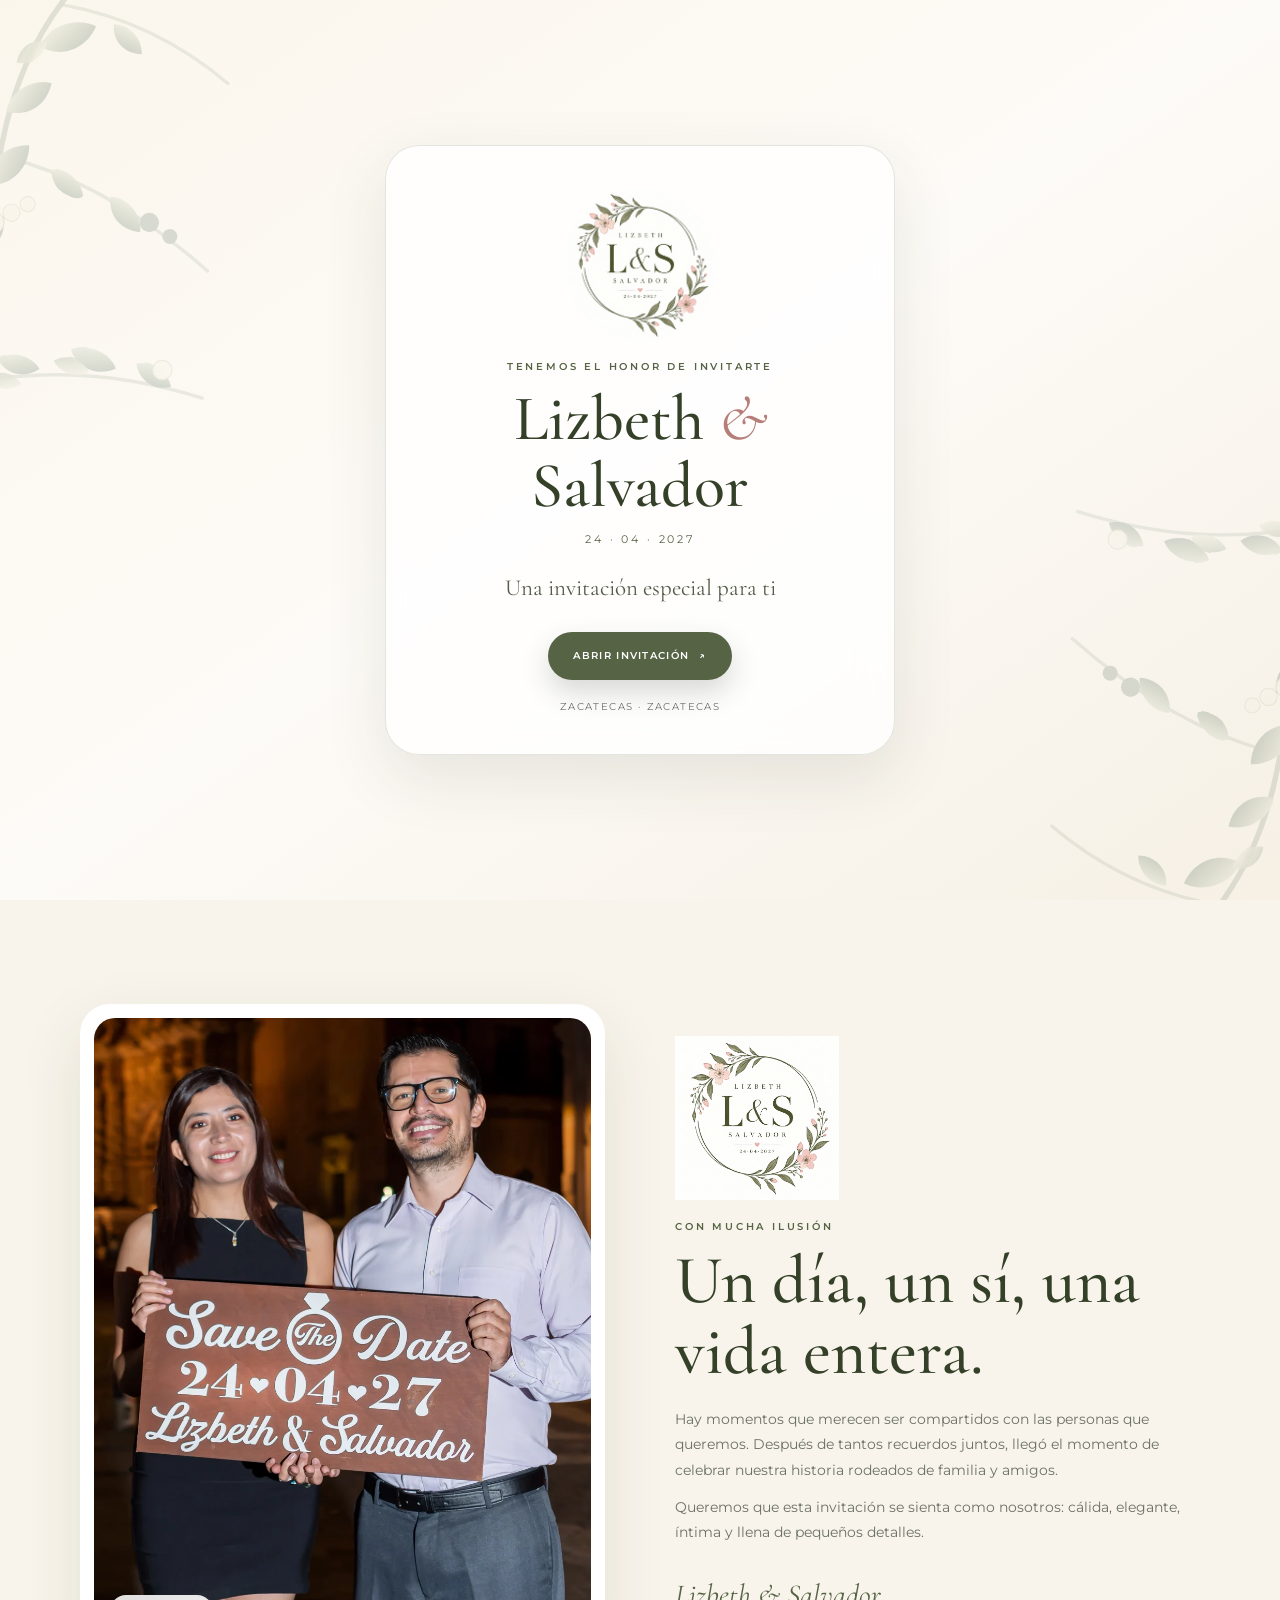
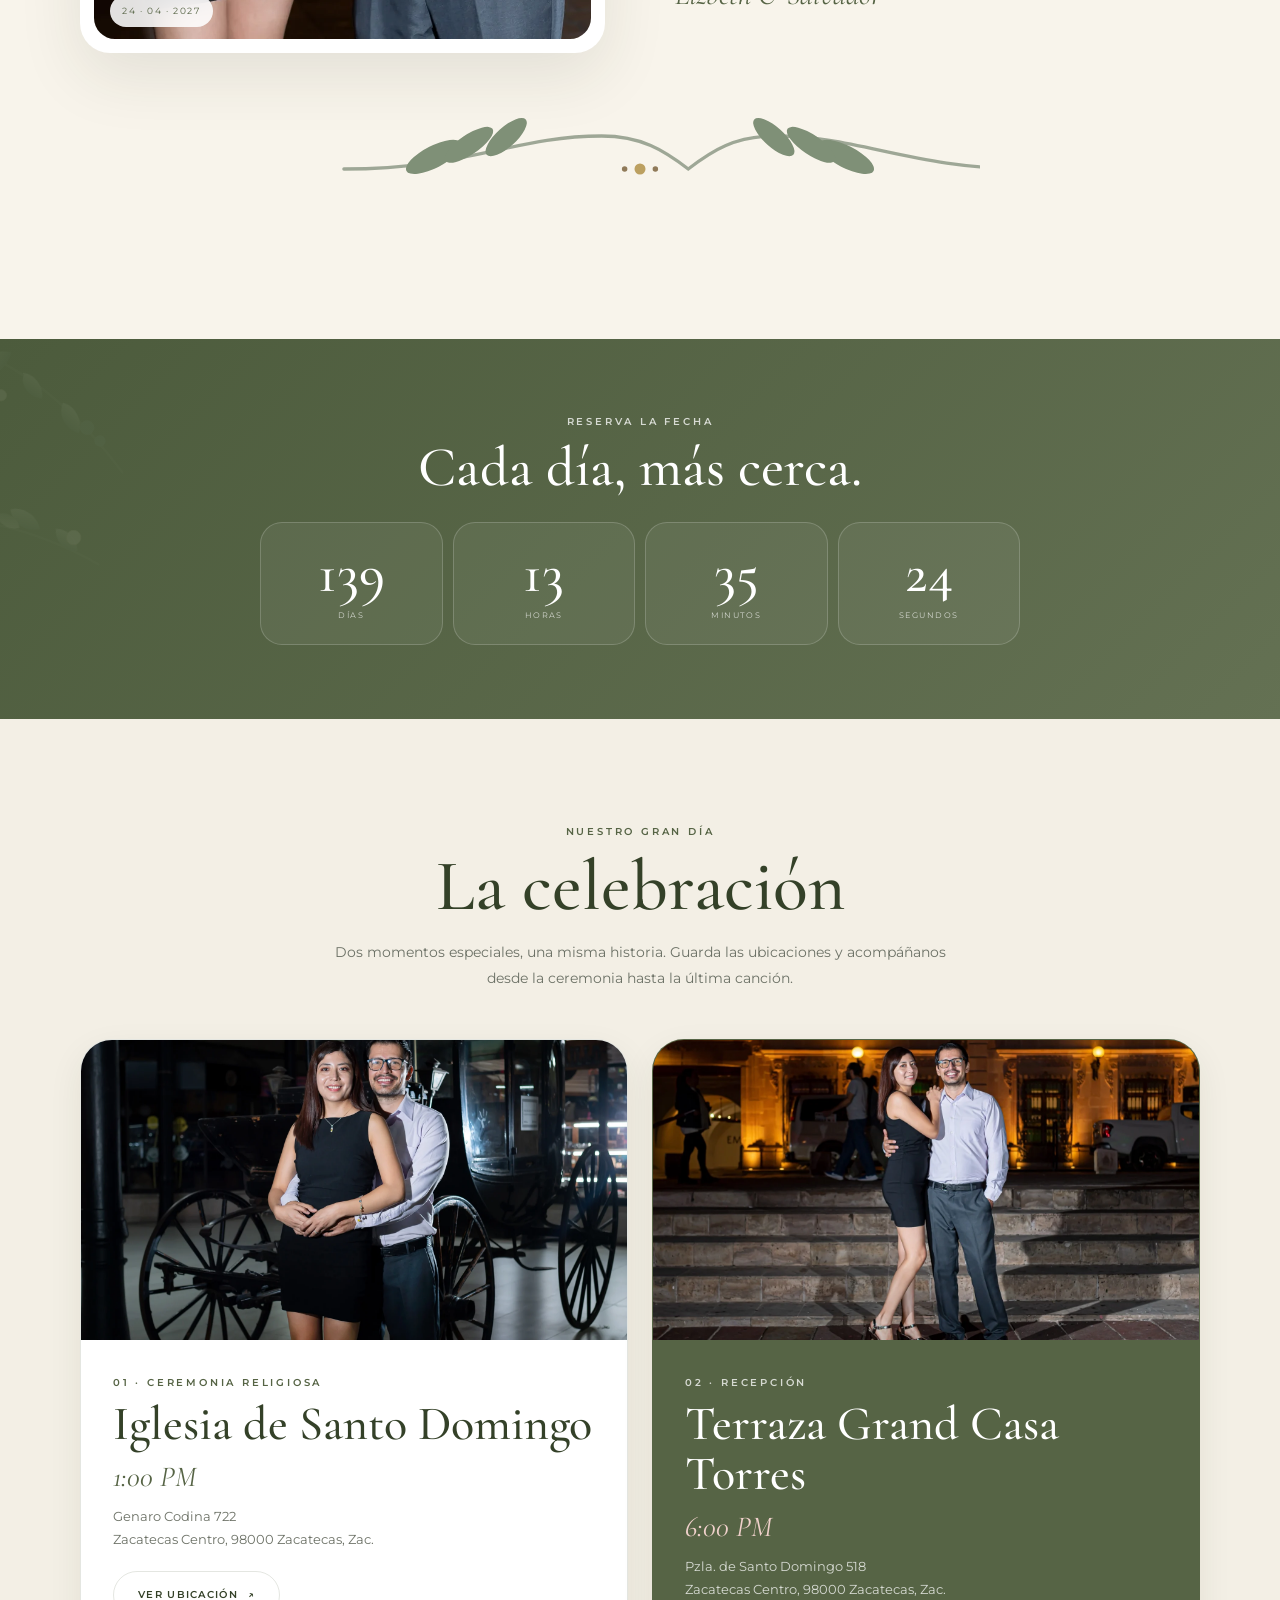
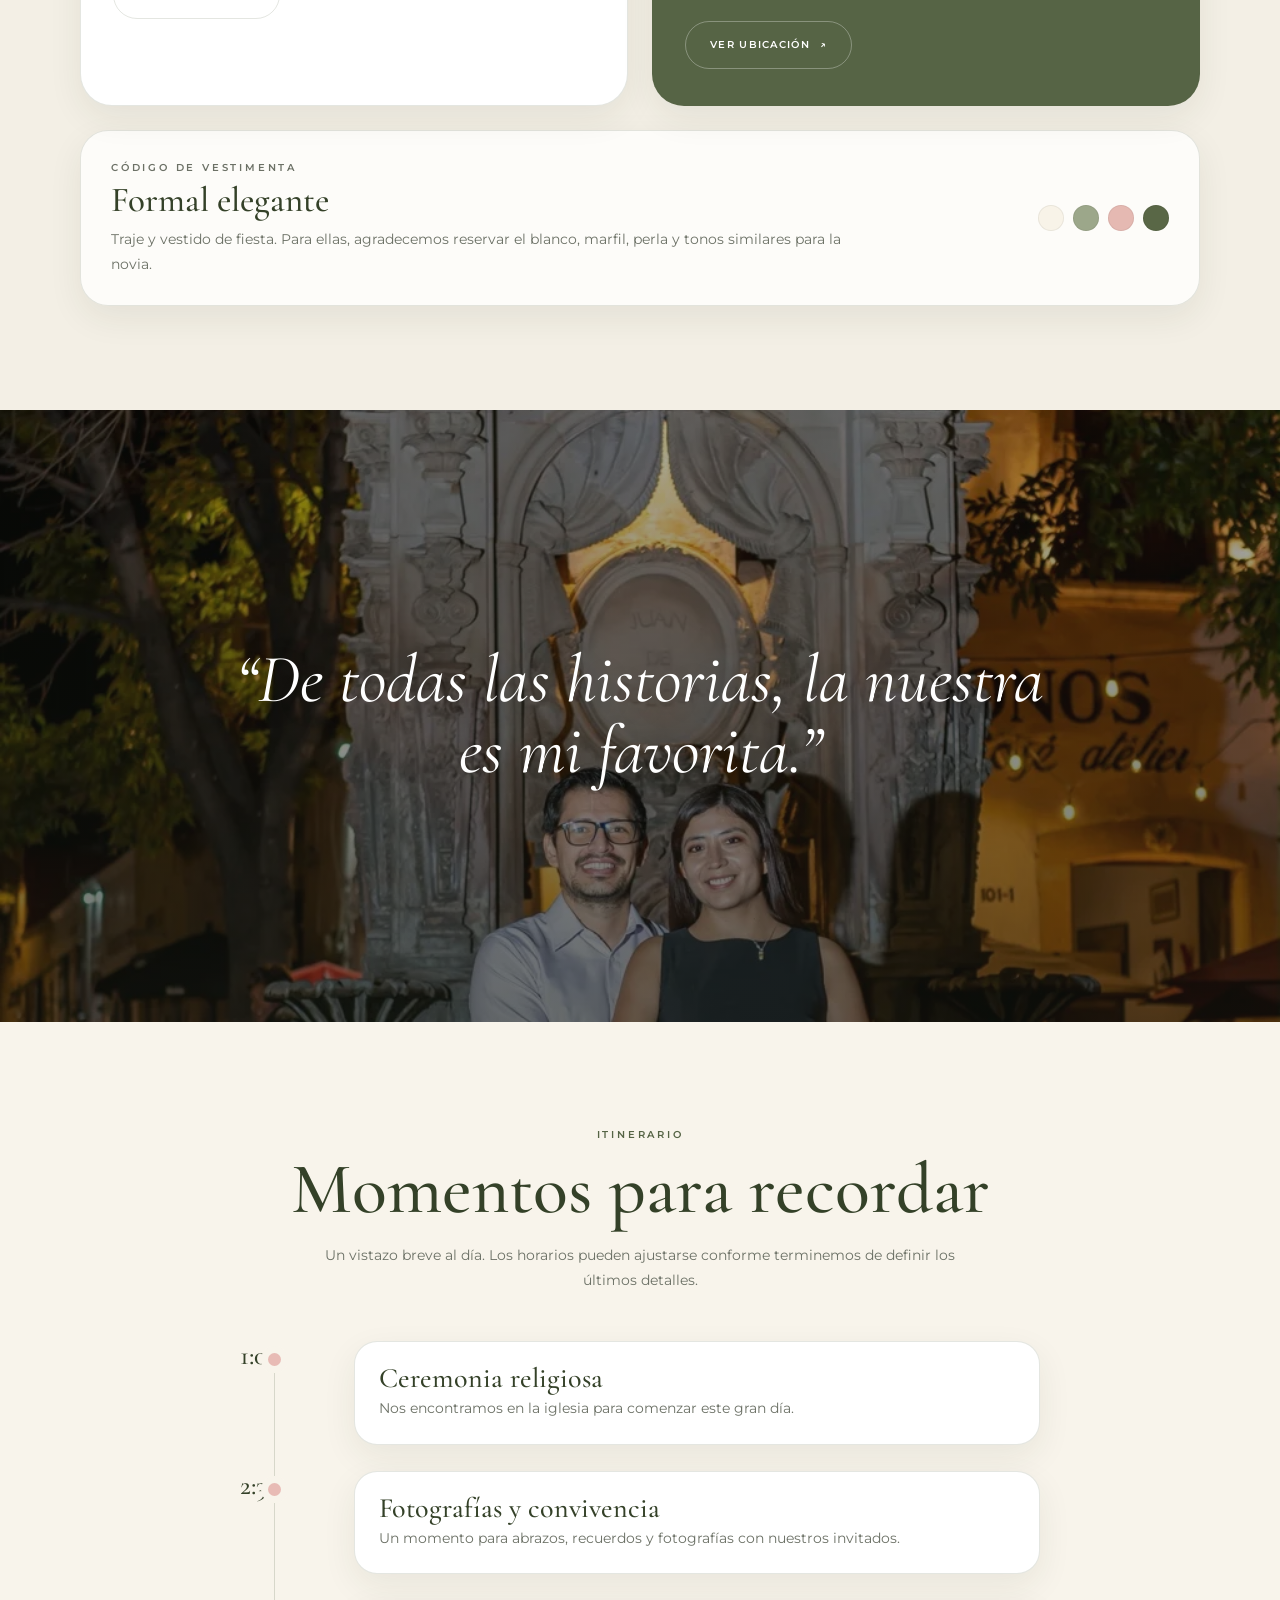
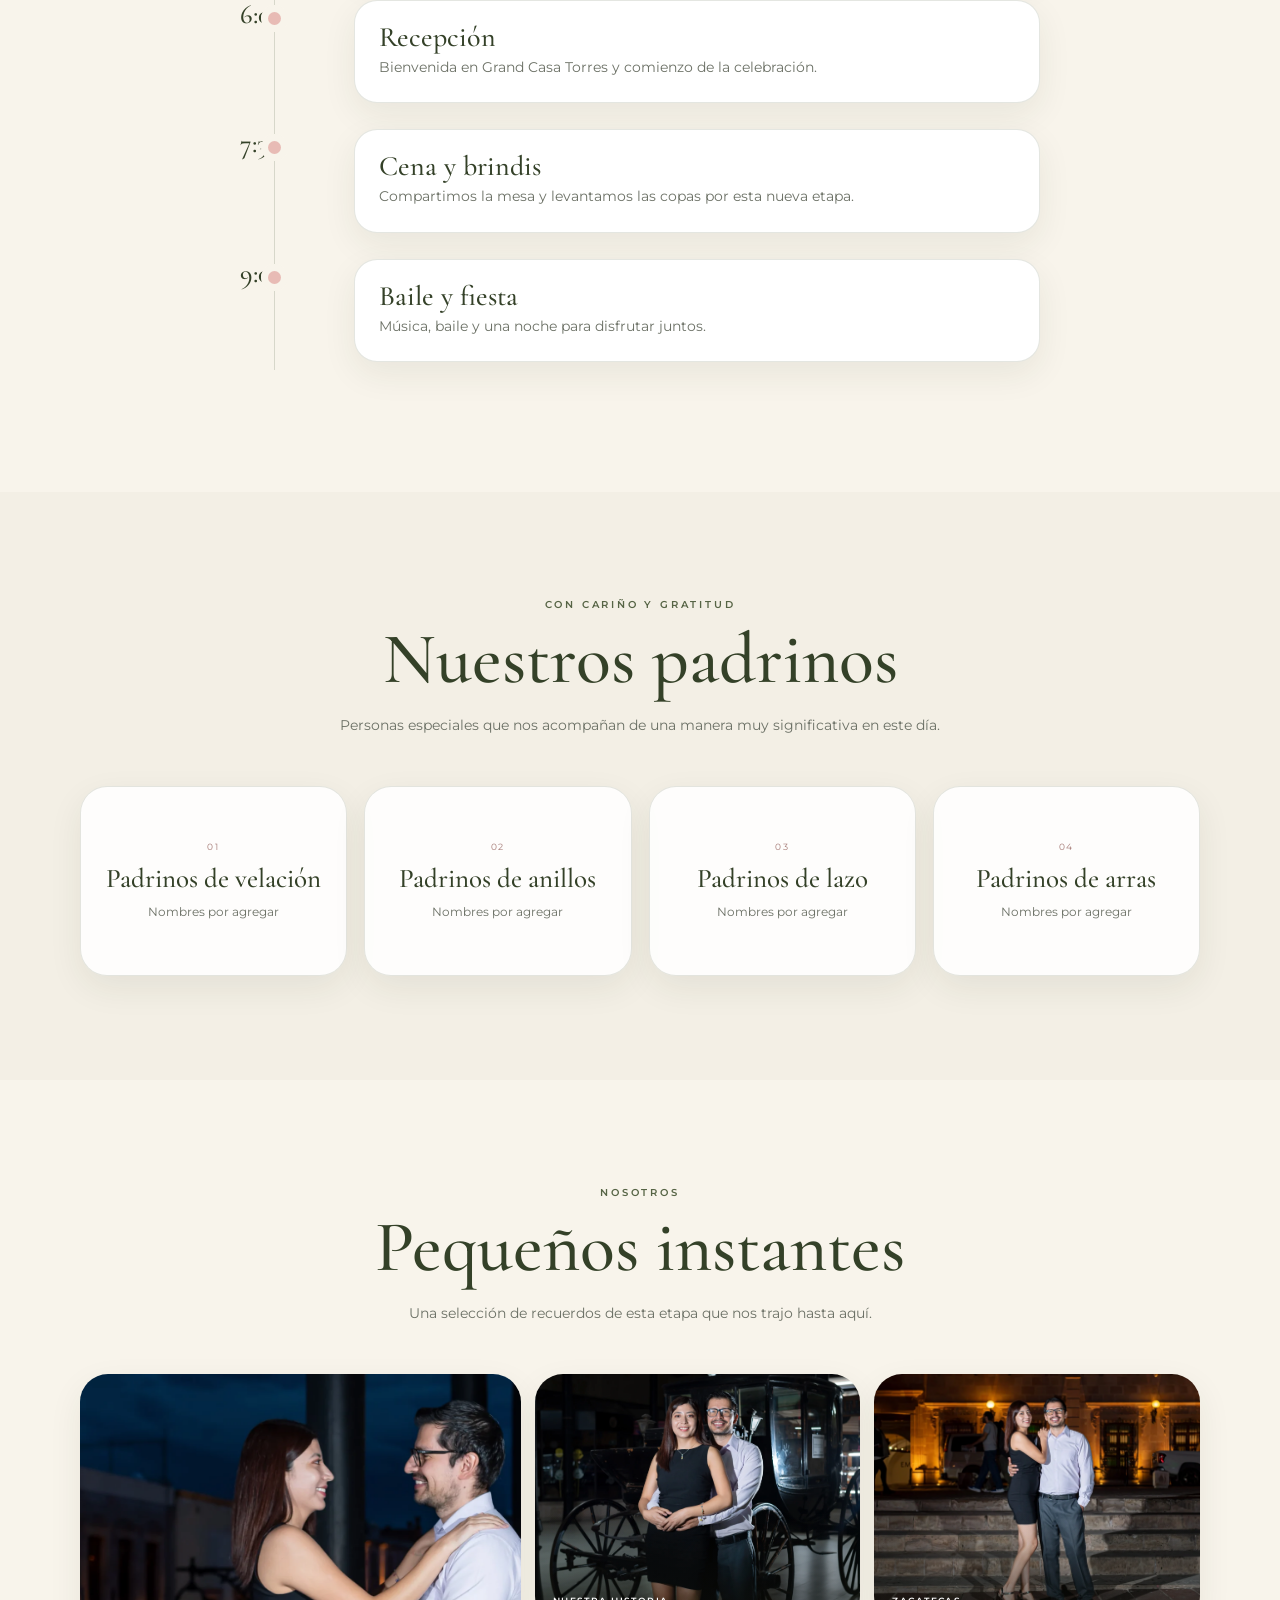
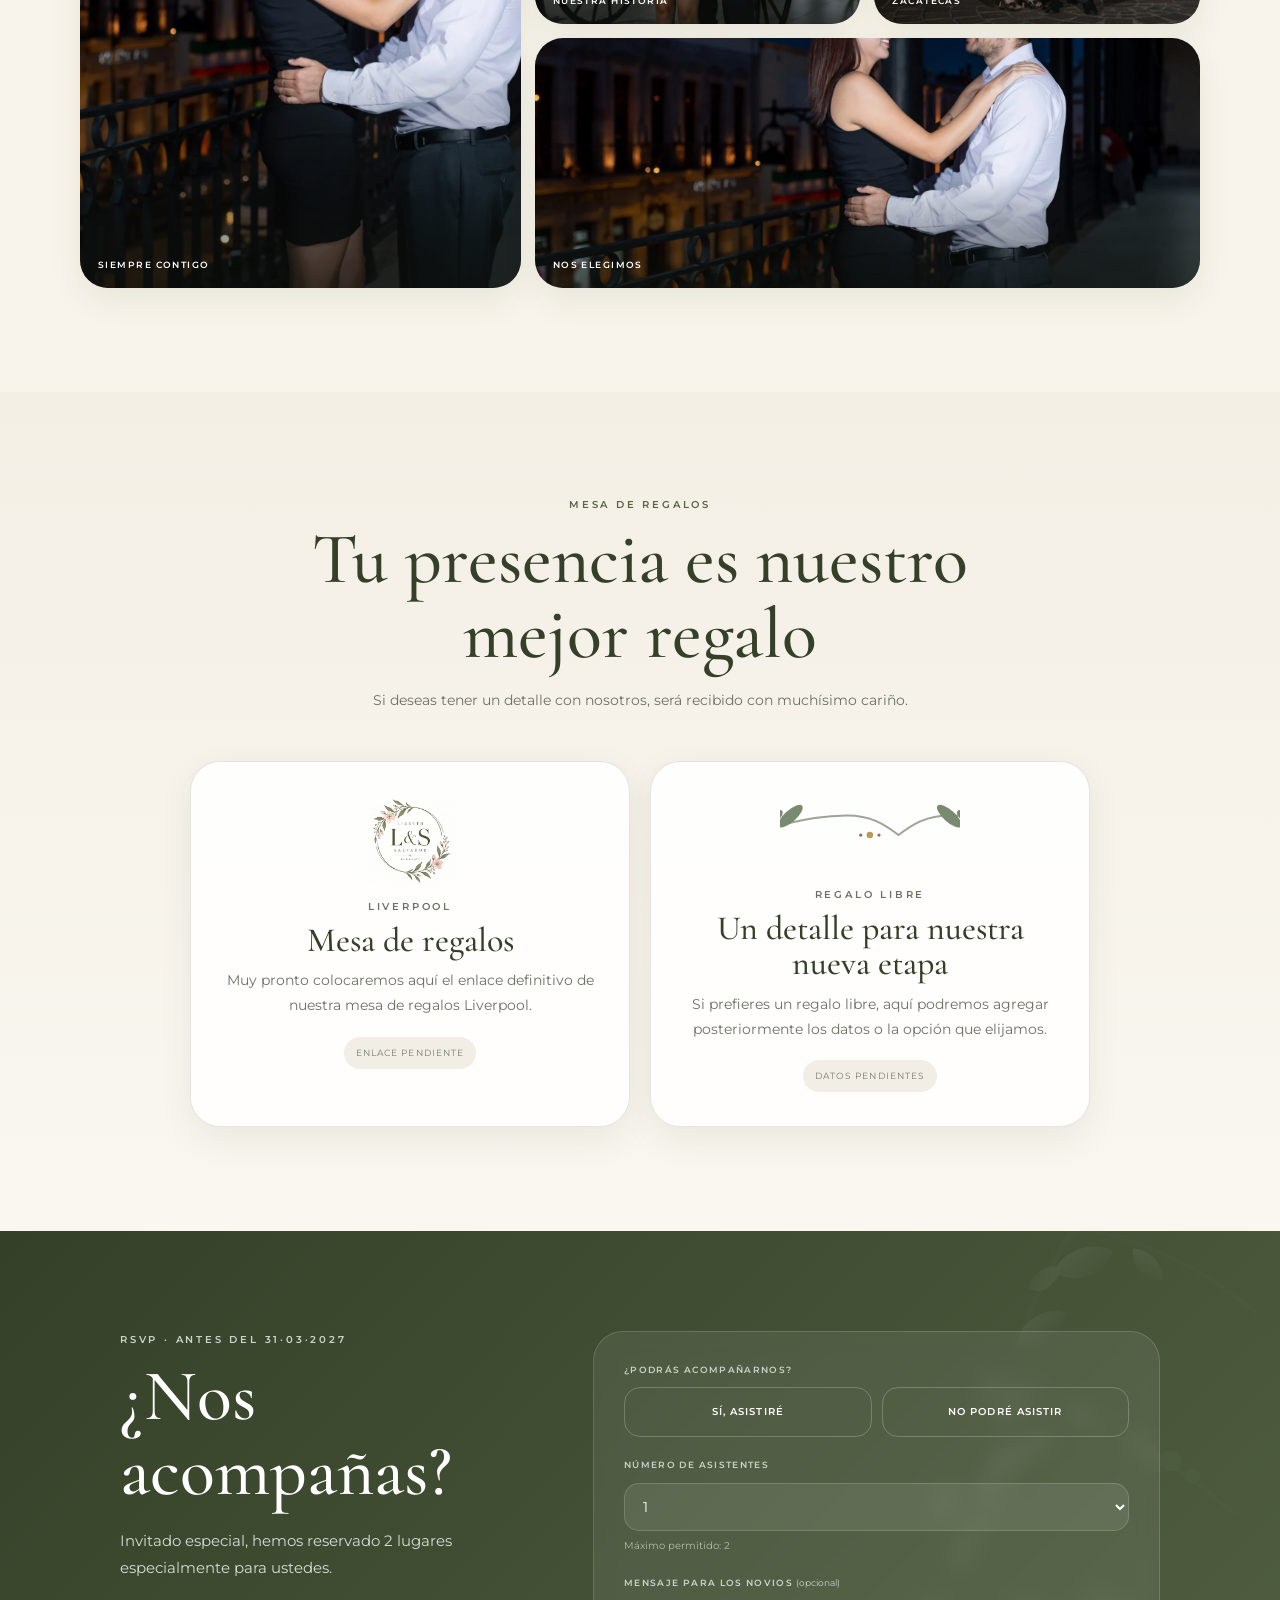
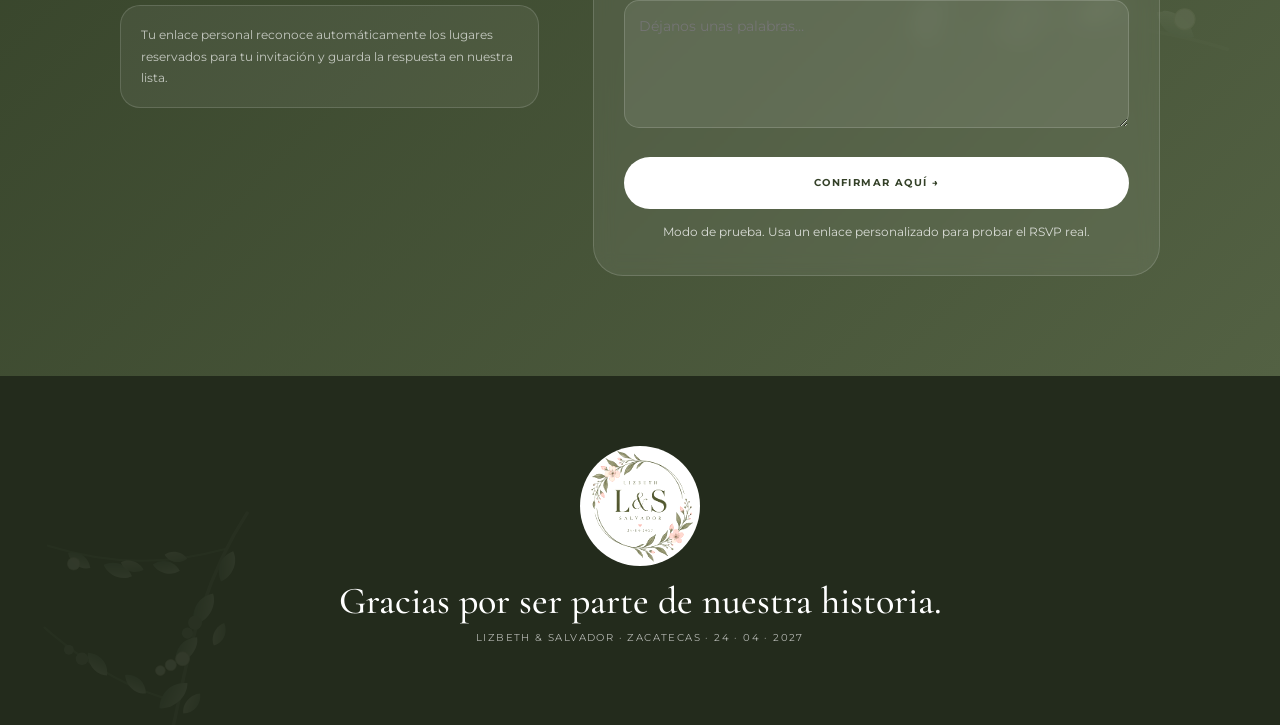
==== commit 66801a39: "Make final invitation self-contained while preserving Google RSVP" ====
--- a/index.html
+++ b/index.html
@@ -7,7 +7,7 @@
   <meta name="description" content="Invitación de boda de Lizbeth y Salvador · 24 de abril de 2027 · Zacatecas" />
   <meta property="og:title" content="Lizbeth & Salvador · Nuestra boda" />
   <meta property="og:description" content="24 de abril de 2027 · Zacatecas" />
-  <meta property="og:image" content="https://solopezz.github.io/testboda/preview/photos/balcon.webp" />
+  <meta property="og:image" content="assets/final-hero.webp" />
   <title>Lizbeth & Salvador · 24·04·2027</title>
   <link rel="preconnect" href="https://fonts.googleapis.com">
   <link rel="preconnect" href="https://fonts.gstatic.com" crossorigin>
@@ -106,7 +106,7 @@
 
 /* Countdown */
 .countdown-section{padding:74px max(24px,6vw);background:linear-gradient(135deg,#4c5b3c,#647153);color:white;text-align:center;position:relative;overflow:hidden}
-.countdown-section::before{content:"";position:absolute;inset:-200px auto auto -170px;width:500px;height:500px;background:url('https://solopezz.github.io/testboda/preview/assets/corner-premium.svg') center/contain no-repeat;opacity:.07;transform:rotate(12deg)}
+.countdown-section::before{content:"";position:absolute;inset:-200px auto auto -170px;width:500px;height:500px;background:url('assets/final-floral-corners.svg') center/contain no-repeat;opacity:.07;transform:rotate(12deg)}
 .countdown-section__copy{position:relative;z-index:1}
 .countdown-section h3{font-size:clamp(38px,5vw,56px);color:white;margin:7px 0 26px}
 .countdown{position:relative;z-index:1;width:min(760px,100%);margin:auto;display:grid;grid-template-columns:repeat(4,1fr);gap:10px}
@@ -205,7 +205,7 @@
 
 /* Footer */
 .footer{position:relative;padding:70px 24px 78px;text-align:center;background:#232b1c;color:white;overflow:hidden}
-.footer::before{content:"";position:absolute;left:-120px;bottom:-180px;width:430px;height:430px;background:url('https://solopezz.github.io/testboda/preview/assets/corner-premium.svg') center/contain no-repeat;opacity:.07;transform:rotate(180deg)}
+.footer::before{content:"";position:absolute;left:-120px;bottom:-180px;width:430px;height:430px;background:url('assets/final-floral-corners.svg') center/contain no-repeat;opacity:.07;transform:rotate(180deg)}
 .footer img{width:120px;margin:0 auto 16px;border-radius:50%;filter:brightness(1.08)}
 .footer h3{font-size:38px;color:white;margin-bottom:8px}
 .footer p{color:rgba(255,255,255,.66);font-size:10px;letter-spacing:.14em;text-transform:uppercase}
@@ -271,10 +271,10 @@
 </head>
 <body class="locked">
   <section id="cover" class="cover" aria-label="Abrir invitación">
-    <img class="cover__floral cover__floral--top" src="https://solopezz.github.io/testboda/preview/assets/corner-premium.svg" alt="" aria-hidden="true" />
-    <img class="cover__floral cover__floral--bottom" src="https://solopezz.github.io/testboda/preview/assets/corner-premium.svg" alt="" aria-hidden="true" />
+    <img class="cover__floral cover__floral--top" src="assets/final-floral-corners.svg" alt="" aria-hidden="true" />
+    <img class="cover__floral cover__floral--bottom" src="assets/final-floral-corners.svg" alt="" aria-hidden="true" />
     <div class="cover__card">
-      <img class="cover__logo" src="https://solopezz.github.io/testboda/preview/photos/monograma.webp" alt="Monograma de Lizbeth y Salvador" />
+      <img class="cover__logo" src="assets/final-logo.webp" alt="Monograma de Lizbeth y Salvador" />
       <p class="micro">TENEMOS EL HONOR DE INVITARTE</p>
       <h1>Lizbeth <em>&</em> Salvador</h1>
       <p class="cover__date">24 · 04 · 2027</p>
@@ -286,7 +286,7 @@
 
   <header class="site-nav">
     <a class="site-nav__brand" href="#inicio" aria-label="Ir al inicio">
-      <img src="https://solopezz.github.io/testboda/preview/photos/monograma.webp" alt="" aria-hidden="true" />
+      <img src="assets/final-logo.webp" alt="" aria-hidden="true" />
       <span>L<em>&</em>S</span>
     </a>
     <nav aria-label="Navegación de la invitación">
@@ -300,7 +300,7 @@
 
   <main id="inicio" class="invitation-shell">
     <section class="hero reveal">
-      <img class="hero__photo" src="https://solopezz.github.io/testboda/preview/photos/balcon.webp" alt="Lizbeth y Salvador abrazados en un balcón de noche" fetchpriority="high" />
+      <img class="hero__photo" src="assets/final-hero.webp" alt="Lizbeth y Salvador abrazados en un balcón de noche" fetchpriority="high" />
       <div class="hero__veil"></div>
       <div class="hero__copy">
         <p class="micro micro--light">NUESTRA BODA · ZACATECAS</p>
@@ -315,11 +315,11 @@
     <section id="bienvenida" class="section section--paper intro reveal">
       <div class="intro__grid">
         <div class="intro__photo-wrap">
-          <img class="intro__photo" src="https://solopezz.github.io/testboda/preview/photos/hero.webp" alt="Lizbeth y Salvador sosteniendo un letrero Save the Date" loading="lazy" />
+          <img class="intro__photo" src="assets/final-save-date.webp" alt="Lizbeth y Salvador sosteniendo un letrero Save the Date" loading="lazy" />
           <span class="intro__caption">24 · 04 · 2027</span>
         </div>
         <div class="intro__copy">
-          <img class="intro__logo" src="https://solopezz.github.io/testboda/preview/photos/monograma.webp" alt="Monograma L y S" loading="lazy" />
+          <img class="intro__logo" src="assets/final-logo.webp" alt="Monograma L y S" loading="lazy" />
           <p class="micro">CON MUCHA ILUSIÓN</p>
           <h3>Un día, un sí, una vida entera.</h3>
           <p>Hay momentos que merecen ser compartidos con las personas que queremos. Después de tantos recuerdos juntos, llegó el momento de celebrar nuestra historia rodeados de familia y amigos.</p>
@@ -327,7 +327,7 @@
           <p class="signature">Lizbeth & Salvador</p>
         </div>
       </div>
-      <img class="floral-divider" src="https://solopezz.github.io/testboda/preview/assets/olive-divider.svg" alt="Decoración floral con las iniciales L y S" loading="lazy" />
+      <img class="floral-divider" src="assets/final-floral-divider.svg" alt="Decoración floral con las iniciales L y S" loading="lazy" />
     </section>
 
     <section class="countdown-section reveal" aria-label="Cuenta regresiva">
@@ -352,7 +352,7 @@
 
       <div class="event-grid">
         <article class="event-card">
-          <div class="event-card__image"><img src="https://solopezz.github.io/testboda/preview/photos/carruaje.webp" alt="Lizbeth y Salvador frente a un carruaje clásico" loading="lazy" /></div>
+          <div class="event-card__image"><img src="assets/final-carriage.webp" alt="Lizbeth y Salvador frente a un carruaje clásico" loading="lazy" /></div>
           <div class="event-card__body">
             <p class="micro">01 · CEREMONIA RELIGIOSA</p>
             <h4>Iglesia de Santo Domingo</h4>
@@ -363,7 +363,7 @@
         </article>
 
         <article class="event-card event-card--olive">
-          <div class="event-card__image"><img src="https://solopezz.github.io/testboda/preview/photos/escalinata.webp" alt="Lizbeth y Salvador en una escalinata iluminada" loading="lazy" /></div>
+          <div class="event-card__image"><img src="assets/final-steps.webp" alt="Lizbeth y Salvador en una escalinata iluminada" loading="lazy" /></div>
           <div class="event-card__body">
             <p class="micro micro--light">02 · RECEPCIÓN</p>
             <h4>Terraza Grand Casa Torres</h4>
@@ -385,7 +385,7 @@
     </section>
 
     <section class="quote-photo reveal">
-      <img src="https://solopezz.github.io/testboda/preview/photos/fuente.webp" alt="Lizbeth y Salvador frente a una fuente de piedra" loading="lazy" />
+      <img src="assets/final-fountain.webp" alt="Lizbeth y Salvador frente a una fuente de piedra" loading="lazy" />
       <div class="quote-photo__veil"></div>
       <blockquote>“De todas las historias, la nuestra es mi favorita.”</blockquote>
     </section>
@@ -426,10 +426,10 @@
         <p>Una selección de recuerdos de esta etapa que nos trajo hasta aquí.</p>
       </div>
       <div class="gallery__grid">
-        <figure class="gallery__feature"><img src="https://solopezz.github.io/testboda/preview/photos/balcon.webp" alt="Lizbeth y Salvador mirándose en un balcón" loading="lazy"><figcaption>Siempre contigo</figcaption></figure>
-        <figure><img src="https://solopezz.github.io/testboda/preview/photos/carruaje.webp" alt="Lizbeth y Salvador frente a un carruaje" loading="lazy"><figcaption>Nuestra historia</figcaption></figure>
-        <figure><img src="https://solopezz.github.io/testboda/preview/photos/escalinata.webp" alt="Lizbeth y Salvador en una escalinata" loading="lazy"><figcaption>Zacatecas</figcaption></figure>
-        <figure class="gallery__wide"><img src="https://solopezz.github.io/testboda/preview/photos/balcon.webp" alt="Lizbeth y Salvador abrazados en un balcón" loading="lazy"><figcaption>Nos elegimos</figcaption></figure>
+        <figure class="gallery__feature"><img src="assets/final-railing.webp" alt="Lizbeth y Salvador mirándose en un balcón" loading="lazy"><figcaption>Siempre contigo</figcaption></figure>
+        <figure><img src="assets/final-carriage.webp" alt="Lizbeth y Salvador frente a un carruaje" loading="lazy"><figcaption>Nuestra historia</figcaption></figure>
+        <figure><img src="assets/final-steps.webp" alt="Lizbeth y Salvador en una escalinata" loading="lazy"><figcaption>Zacatecas</figcaption></figure>
+        <figure class="gallery__wide"><img src="assets/final-hero.webp" alt="Lizbeth y Salvador abrazados en un balcón" loading="lazy"><figcaption>Nos elegimos</figcaption></figure>
       </div>
     </section>
 
@@ -441,14 +441,14 @@
       </div>
       <div class="gifts__grid">
         <article class="gift-card">
-          <img src="https://solopezz.github.io/testboda/preview/photos/monograma.webp" alt="" aria-hidden="true" />
+          <img src="assets/final-logo.webp" alt="" aria-hidden="true" />
           <p class="micro">LIVERPOOL</p>
           <h4>Mesa de regalos</h4>
           <p>Muy pronto colocaremos aquí el enlace definitivo de nuestra mesa de regalos Liverpool.</p>
           <span class="gift-card__status">Enlace pendiente</span>
         </article>
         <article class="gift-card">
-          <img src="https://solopezz.github.io/testboda/preview/assets/olive-divider.svg" alt="" aria-hidden="true" />
+          <img src="assets/final-floral-divider.svg" alt="" aria-hidden="true" />
           <p class="micro">REGALO LIBRE</p>
           <h4>Un detalle para nuestra nueva etapa</h4>
           <p>Si prefieres un regalo libre, aquí podremos agregar posteriormente los datos o la opción que elijamos.</p>
@@ -458,7 +458,7 @@
     </section>
 
     <section id="rsvp" class="rsvp reveal">
-      <img class="rsvp__floral" src="https://solopezz.github.io/testboda/preview/assets/corner-premium.svg" alt="" aria-hidden="true" />
+      <img class="rsvp__floral" src="assets/final-floral-corners.svg" alt="" aria-hidden="true" />
       <div class="rsvp__grid">
         <div class="rsvp__copy">
           <p class="micro micro--light">RSVP · ANTES DEL 31·03·2027</p>
@@ -494,7 +494,7 @@
     </section>
 
     <footer class="footer reveal">
-      <img src="https://solopezz.github.io/testboda/preview/photos/monograma.webp" alt="Lizbeth y Salvador · 24·04·2027" loading="lazy">
+      <img src="assets/final-logo.webp" alt="Lizbeth y Salvador · 24·04·2027" loading="lazy">
       <h3>Gracias por ser parte de nuestra historia.</h3>
       <p>Lizbeth & Salvador · Zacatecas · 24 · 04 · 2027</p>
     </footer>
